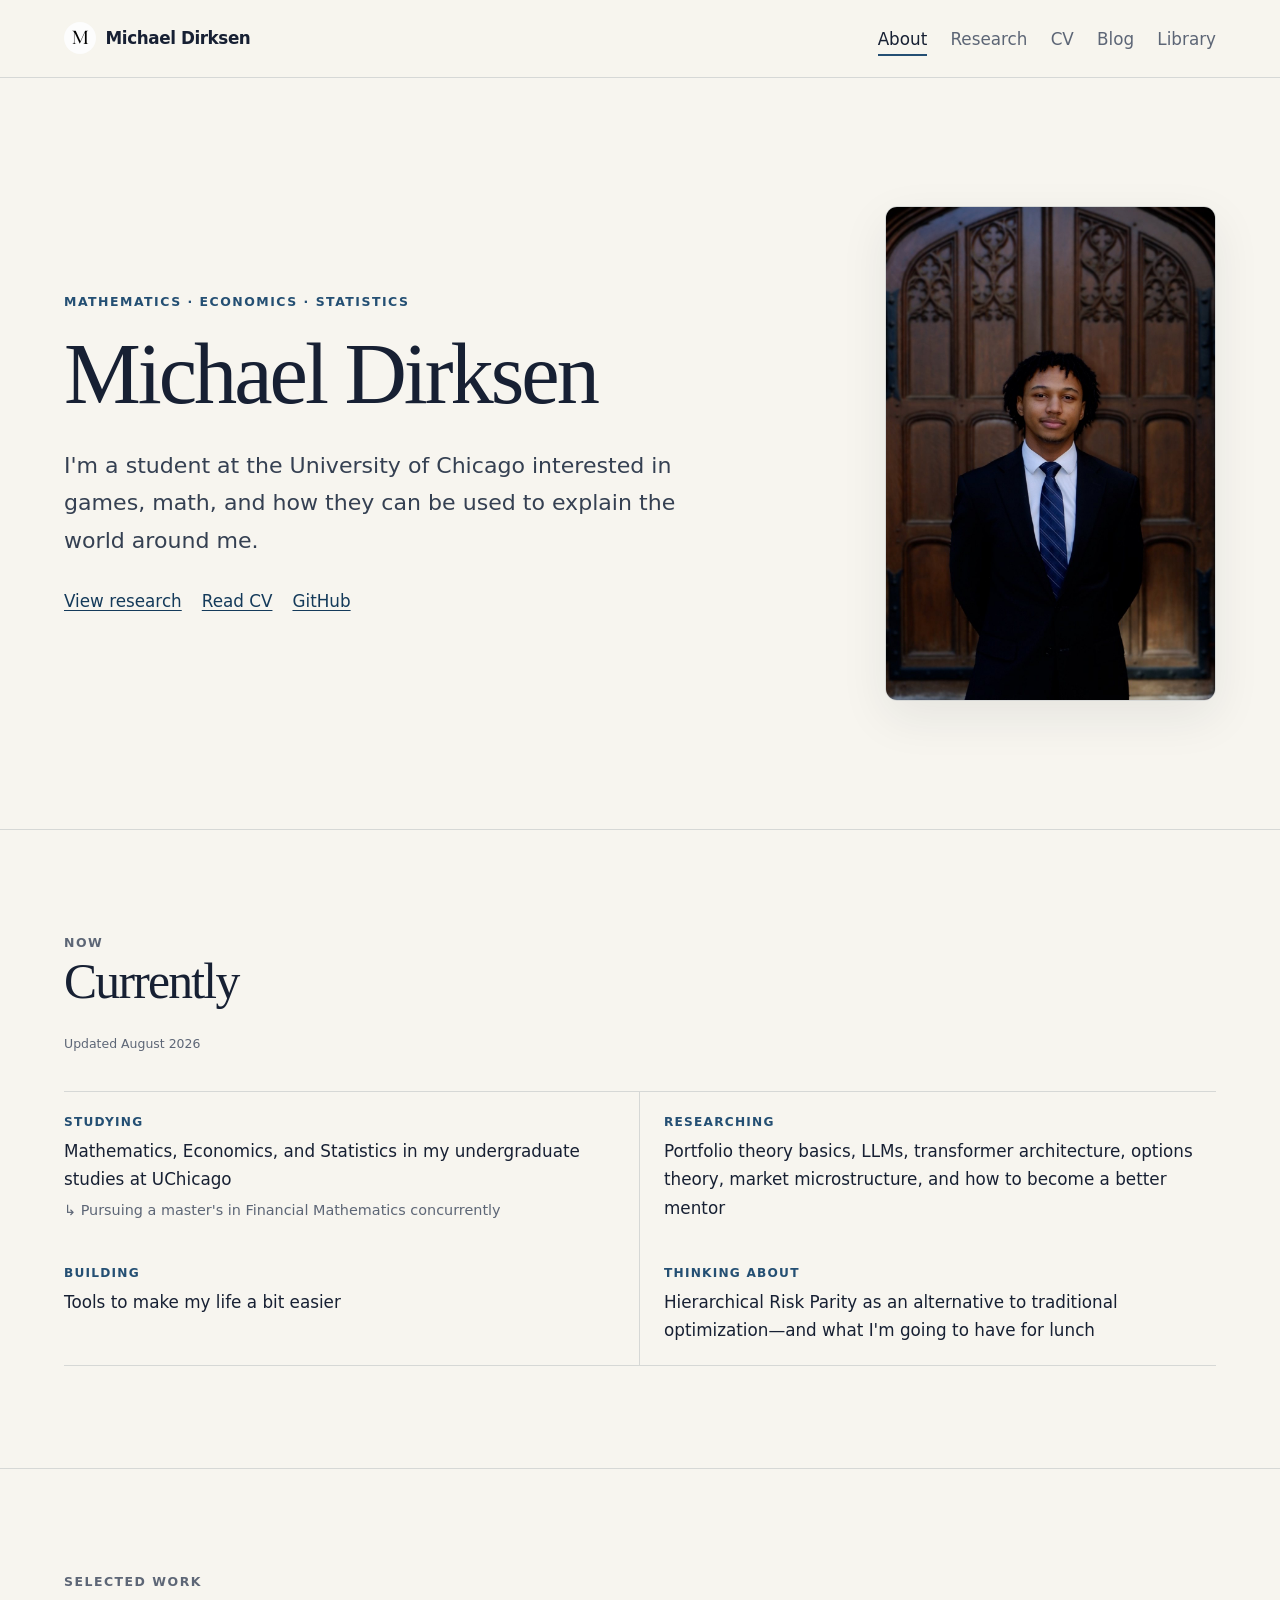
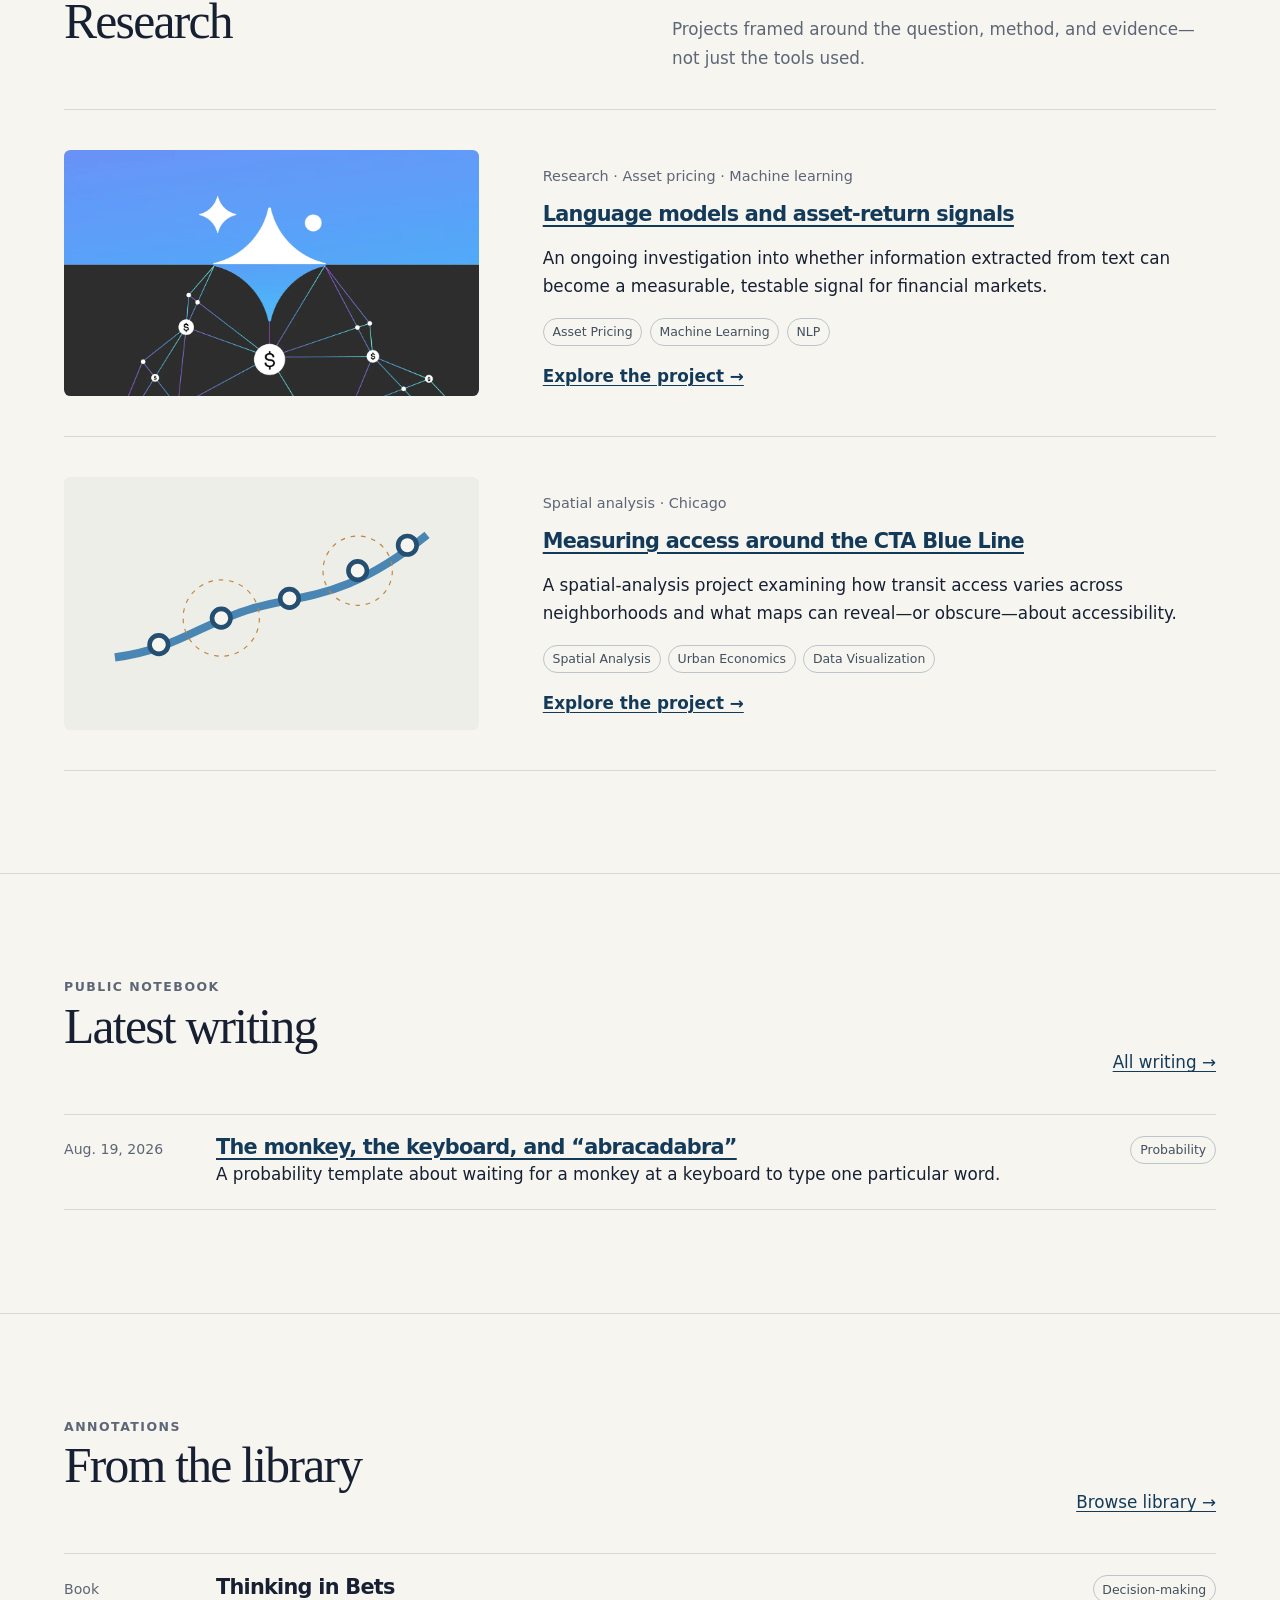
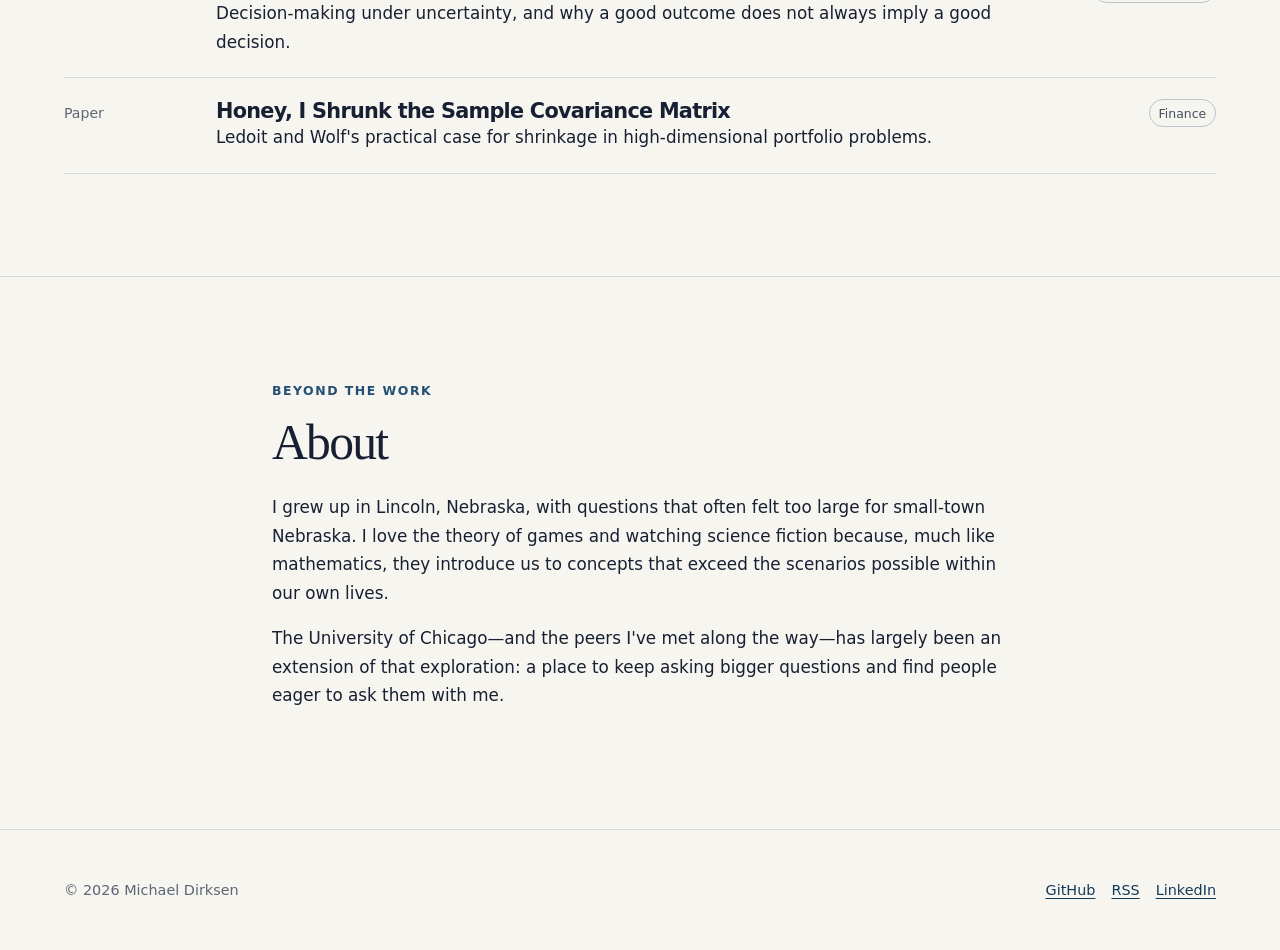
==== index.html @ cda5f02d "Update site content and add CV toggle" ====
<!doctype html>
<html lang="en">
<head>
  <meta charset="utf-8"><meta name="viewport" content="width=device-width,initial-scale=1">
  <title>Michael Dirksen — Mathematics, Economics & Statistics</title>
  <meta name="description" content="Michael Dirksen studies mathematics, economics, and statistics at the University of Chicago, with interests in quantitative finance and applied research.">
  <link rel="canonical" href="https://mike-dirksen.github.io/"><link rel="icon" type="image/png" href="/assets/images/michael-dirksen-logo.png"><link rel="stylesheet" href="/assets/css/site.css">
  <meta property="og:title" content="Michael Dirksen"><meta property="og:description" content="Research, writing, and an evolving intellectual library."><meta property="og:type" content="website"><meta property="og:url" content="https://mike-dirksen.github.io/"><meta property="og:image" content="https://mike-dirksen.github.io/assets/images/profile-michael-dirksen.jpg">
</head>
<body>
<a class="skip-link" href="#content">Skip to content</a>
<header class="site-header"><nav class="container nav-wrap" aria-label="Primary"><a class="wordmark" href="/"><img class="wordmark-logo" src="/assets/images/michael-dirksen-logo.png" width="32" height="32" alt="">Michael Dirksen</a><button class="nav-toggle" aria-expanded="false" aria-controls="nav">Menu</button><ul class="nav-list" id="nav"><li><a href="/" aria-current="page">About</a></li><li><a href="/research/">Research</a></li><li><a href="/cv/">CV</a></li><li><a href="/blog/">Blog</a></li><li><a href="/library/">Library</a></li></ul></nav></header>
<main id="content">
  <section class="container hero"><div><p class="eyebrow">Mathematics · Economics · Statistics</p><h1>Michael Dirksen</h1><p class="lede">I'm a student at the University of Chicago interested in games, math, and how they can be used to explain the world around me.</p><div class="link-row"><a href="/research/">View research</a><a href="/cv/">Read CV</a><a href="https://github.com/Mike-Dirksen">GitHub</a></div></div><img class="portrait" src="/assets/images/profile-michael-dirksen.jpg" width="1066" height="1600" alt="Michael Dirksen standing in front of carved wooden doors"></section>
  <section class="section"><div class="container"><div class="section-head"><div><p class="eyebrow">Now</p><h2>Currently</h2><p class="updated-note">Updated August 2026</p></div></div><div class="currently"><div><strong>Studying</strong><span>Mathematics, Economics, and Statistics in my undergraduate studies at UChicago<small>↳ Pursuing a master's in Financial Mathematics concurrently</small></span></div><div><strong>Researching</strong><span>Portfolio theory basics, LLMs, transformer architecture, options theory, market microstructure, and how to become a better mentor</span></div><div><strong>Building</strong><span>Tools to make my life a bit easier</span></div><div><strong>Thinking about</strong><span>Hierarchical Risk Parity as an alternative to traditional optimization—and what I'm going to have for lunch</span></div></div></div></section>
  <section class="section"><div class="container"><div class="section-head"><div><p class="eyebrow">Selected work</p><h2>Research</h2></div><p>Projects framed around the question, method, and evidence—not just the tools used.</p></div><div class="research-list">
    <article class="research-card"><div class="figure-tile has-image"><img src="/assets/images/llm-asset-returns-thumbnail.webp" width="1200" height="711" loading="lazy" alt="Abstract network of connected dollar symbols beneath a blue geometric canopy"></div><div><p class="meta">Research · Asset pricing · Machine learning</p><h3><a href="/research/llm-asset-returns/">Language models and asset-return signals</a></h3><p>An ongoing investigation into whether information extracted from text can become a measurable, testable signal for financial markets.</p><ul class="tags"><li class="tag">Asset Pricing</li><li class="tag">Machine Learning</li><li class="tag">NLP</li></ul><a class="arrow-link" href="/research/llm-asset-returns/">Explore the project →</a></div></article>
    <article class="research-card"><div class="figure-tile"><svg viewBox="0 0 320 180" role="img" aria-label="Stylized transit map with stations and surrounding access rings"><path d="M25 137C78 130 99 108 143 95s82-7 152-64" fill="none" stroke="#4986b3" stroke-width="7"/><g fill="#f7f5ef" stroke="#244f73" stroke-width="4"><circle cx="63" cy="126" r="8"/><circle cx="117" cy="103" r="8"/><circle cx="176" cy="86" r="8"/><circle cx="235" cy="62" r="8"/><circle cx="278" cy="40" r="8"/></g><g fill="none" stroke="#c1843c" stroke-dasharray="4 5"><circle cx="117" cy="103" r="33"/><circle cx="235" cy="62" r="30"/></g></svg></div><div><p class="meta">Spatial analysis · Chicago</p><h3><a href="/research/blue-line-accessibility/">Measuring access around the CTA Blue Line</a></h3><p>A spatial-analysis project examining how transit access varies across neighborhoods and what maps can reveal—or obscure—about accessibility.</p><ul class="tags"><li class="tag">Spatial Analysis</li><li class="tag">Urban Economics</li><li class="tag">Data Visualization</li></ul><a class="arrow-link" href="/research/blue-line-accessibility/">Explore the project →</a></div></article>
  </div></div></section>
  <section class="section"><div class="container"><div class="section-head"><div><p class="eyebrow">Public notebook</p><h2>Latest writing</h2></div><a href="/blog/">All writing →</a></div><div class="editorial-list"><article class="editorial-row"><time datetime="2026-08-19">Aug. 19, 2026</time><div><h3><a href="/blog/monkey-keyboard-abracadabra/">The monkey, the keyboard, and “abracadabra”</a></h3><p>A probability template about waiting for a monkey at a keyboard to type one particular word.</p></div><span class="tag">Probability</span></article></div></div></section>
  <section class="section"><div class="container"><div class="section-head"><div><p class="eyebrow">Annotations</p><h2>From the library</h2></div><a href="/library/">Browse library →</a></div><div class="editorial-list"><div class="editorial-row"><span class="kind">Book</span><div><h3>Thinking in Bets</h3><p>Decision-making under uncertainty, and why a good outcome does not always imply a good decision.</p></div><span class="tag">Decision-making</span></div><div class="editorial-row"><span class="kind">Paper</span><div><h3>Honey, I Shrunk the Sample Covariance Matrix</h3><p>Ledoit and Wolf's practical case for shrinkage in high-dimensional portfolio problems.</p></div><span class="tag">Finance</span></div></div></div></section>
  <section class="section"><div class="container reading"><p class="eyebrow">Beyond the work</p><h2>About</h2><p>I grew up in Lincoln, Nebraska, with questions that often felt too large for small-town Nebraska. I love the theory of games and watching science fiction because, much like mathematics, they introduce us to concepts that exceed the scenarios possible within our own lives.</p><p>The University of Chicago—and the peers I've met along the way—has largely been an extension of that exploration: a place to keep asking bigger questions and find people eager to ask them with me.</p></div></section>
</main>
<footer class="site-footer"><div class="container footer-wrap"><span>© 2026 Michael Dirksen</span><div class="footer-links"><a href="https://github.com/Mike-Dirksen">GitHub</a><a href="/rss.xml">RSS</a><a href="https://www.linkedin.com/in/mike-dirksen/">LinkedIn</a></div></div></footer><script src="/assets/js/site.js" defer></script>
</body></html>
---- assets/css/site.css ----
:root {
  --paper: #f7f5ef;
  --ink: #172033;
  --muted: #5d6676;
  --accent: #244f73;
  --accent-strong: #143a5a;
  --surface: #eeeee8;
  --line: #d6d8d6;
  --white: #fffefa;
  --max: 72rem;
  --read: 46rem;
  --radius: .4rem;
  --shadow: 0 1rem 3rem rgba(23, 32, 51, .08);
}

* { box-sizing: border-box; }
html { scroll-behavior: smooth; }
body {
  margin: 0;
  background: var(--paper);
  color: var(--ink);
  font-family: Inter, ui-sans-serif, system-ui, -apple-system, BlinkMacSystemFont, "Segoe UI", sans-serif;
  font-size: 1.05rem;
  line-height: 1.7;
  text-rendering: optimizeLegibility;
}
img, svg { display: block; max-width: 100%; }
a { color: var(--accent-strong); text-decoration-thickness: .08em; text-underline-offset: .18em; }
a:hover { color: #0b263d; }
:focus-visible { outline: 3px solid #d78b36; outline-offset: 3px; }
.skip-link { position: fixed; left: 1rem; top: -5rem; z-index: 20; background: var(--ink); color: white; padding: .65rem 1rem; }
.skip-link:focus { top: 1rem; }
.container { width: min(calc(100% - 2.5rem), var(--max)); margin-inline: auto; }
.reading { max-width: var(--read); }

.site-header { border-bottom: 1px solid var(--line); background: rgba(247, 245, 239, .96); }
.nav-wrap { min-height: 4.8rem; display: flex; align-items: center; justify-content: space-between; gap: 2rem; }
.wordmark { display: inline-flex; align-items: center; gap: .6rem; color: var(--ink); font-weight: 760; text-decoration: none; letter-spacing: -.025em; }
.wordmark-logo { width: 2rem; height: 2rem; border-radius: 50%; object-fit: cover; }
.nav-list { display: flex; align-items: center; gap: 1.45rem; list-style: none; margin: 0; padding: 0; }
.nav-list a { color: var(--muted); text-decoration: none; padding-block: .35rem; border-bottom: 2px solid transparent; }
.nav-list a:hover, .nav-list a[aria-current="page"] { color: var(--ink); border-color: var(--accent); }
.nav-toggle { display: none; font: inherit; color: var(--ink); background: transparent; border: 1px solid var(--line); border-radius: var(--radius); padding: .45rem .7rem; }

main { min-height: 70vh; }
.hero { display: grid; grid-template-columns: minmax(0, 1.55fr) minmax(15rem, .7fr); gap: clamp(2rem, 7vw, 6rem); align-items: center; padding-block: clamp(4rem, 10vw, 8rem); }
.eyebrow { margin: 0 0 .8rem; color: var(--accent); font-size: .78rem; font-weight: 760; letter-spacing: .12em; text-transform: uppercase; }
h1, h2, h3 { line-height: 1.15; letter-spacing: -.035em; }
h1 { margin: 0 0 1.25rem; font-family: Georgia, "Times New Roman", serif; font-size: clamp(2.8rem, 7vw, 5.4rem); font-weight: 500; }
h2 { margin: 0 0 1.4rem; font-family: Georgia, "Times New Roman", serif; font-size: clamp(2rem, 4.5vw, 3.1rem); font-weight: 500; }
h3 { margin: 0 0 .65rem; font-size: 1.3rem; }
.lede { max-width: 42rem; color: #354052; font-size: clamp(1.15rem, 2vw, 1.38rem); }
.link-row { display: flex; flex-wrap: wrap; gap: .75rem 1.25rem; margin-top: 1.7rem; }
.portrait { width: 100%; height: auto; max-height: 34rem; border: 1px solid var(--line); border-radius: .75rem; object-fit: cover; object-position: center 36%; box-shadow: var(--shadow); }

.section { padding-block: clamp(3.5rem, 8vw, 6.5rem); border-top: 1px solid var(--line); }
.section-head { display: flex; justify-content: space-between; align-items: end; gap: 2rem; margin-bottom: 2.3rem; }
.section-head p { max-width: 34rem; margin: 0; color: var(--muted); }
.updated-note { margin: -.85rem 0 0; color: var(--muted); font-size: .78rem; }
.currently { display: grid; grid-template-columns: repeat(2, minmax(0, 1fr)); border-block: 1px solid var(--line); }
.currently div { padding: 1.25rem 1rem 1.25rem 0; }
.currently div:nth-child(odd) { border-right: 1px solid var(--line); }
.currently div:nth-child(even) { padding-left: 1.5rem; }
.currently strong { display: block; color: var(--accent); font-size: .76rem; letter-spacing: .1em; text-transform: uppercase; }
.currently span { display: block; margin-top: .25rem; }
.currently small { display: block; margin-top: .3rem; color: var(--muted); font-size: .9rem; }

.research-list { display: grid; gap: 0; }
.research-card { display: grid; grid-template-columns: minmax(14rem, 36%) 1fr; gap: clamp(1.5rem, 5vw, 4rem); padding-block: 2.5rem; border-top: 1px solid var(--line); }
.research-card:last-child { border-bottom: 1px solid var(--line); }
.figure-tile { min-height: 13rem; display: grid; place-items: center; padding: 1.4rem; background: var(--surface); border-radius: var(--radius); overflow: hidden; }
.figure-tile svg { width: 100%; height: auto; }
.figure-tile.has-image { padding: 0; }
.figure-tile.has-image img { width: 100%; height: 100%; min-height: 13rem; object-fit: cover; }
.meta { color: var(--muted); font-size: .9rem; }
.tags { display: flex; flex-wrap: wrap; gap: .45rem; list-style: none; margin: 1rem 0 0; padding: 0; }
.tag { border: 1px solid #bbc5ca; border-radius: 999px; padding: .15rem .55rem; color: #42505f; font-size: .78rem; }
.arrow-link { display: inline-block; margin-top: 1rem; font-weight: 650; }

.editorial-list { border-top: 1px solid var(--line); }
.editorial-row { display: grid; grid-template-columns: 8rem 1fr auto; gap: 1.5rem; align-items: baseline; padding-block: 1.3rem; border-bottom: 1px solid var(--line); }
.editorial-row h3, .editorial-row p { margin: 0; }
.editorial-row time, .editorial-row .kind { color: var(--muted); font-size: .88rem; }

.page-head { padding-block: clamp(4rem, 9vw, 7rem); }
.page-head h1 { font-size: clamp(2.8rem, 6vw, 4.7rem); }
.page-head p { max-width: 45rem; color: #414c5d; font-size: 1.2rem; }
.project-head { padding-block: 4rem 2.5rem; }
.project-head h1 { max-width: 58rem; font-size: clamp(2.7rem, 6vw, 4.8rem); }
.context-strip { display: grid; grid-template-columns: repeat(4, 1fr); gap: 1.2rem; padding: 1.2rem 0; border-block: 1px solid var(--line); }
.context-strip strong { display: block; font-size: .75rem; color: var(--muted); text-transform: uppercase; letter-spacing: .08em; }
.article { padding-block: 3.5rem 6rem; }
.article h2 { margin-top: 3.6rem; font-size: 2rem; }
.article h3 { margin-top: 2.5rem; }
.article p, .article li { max-width: var(--read); }
.callout { max-width: var(--read); margin: 2rem 0; padding: 1.2rem 1.4rem; background: #e8eee9; border-left: 4px solid #547463; }
.formula { max-width: var(--read); overflow-x: auto; padding: 1.1rem 1.25rem; background: var(--ink); color: white; font-family: ui-monospace, SFMono-Regular, Menlo, monospace; }
.back { display: inline-block; margin-bottom: 2rem; }

.cv-actions { display: flex; flex-wrap: wrap; gap: .8rem; margin-top: 1.5rem; }
.document-toggle { display: inline-flex; gap: .25rem; margin-top: 1.5rem; padding: .25rem; border: 1px solid var(--line); border-radius: var(--radius); background: var(--surface); }
.document-toggle-button { min-width: 6rem; padding: .55rem .9rem; border: 0; border-radius: calc(var(--radius) - .2rem); background: transparent; color: var(--muted); font: inherit; font-weight: 700; cursor: pointer; }
.document-toggle-button[aria-pressed="true"] { background: var(--accent); color: white; }
.document-toggle-button:focus-visible { outline: 3px solid color-mix(in srgb, var(--accent) 35%, transparent); outline-offset: 2px; }
.button { display: inline-block; padding: .65rem .95rem; border: 1px solid var(--accent); border-radius: var(--radius); background: var(--accent); color: white; font-weight: 650; text-decoration: none; }
.button.secondary { background: transparent; color: var(--accent-strong); }
.timeline { display: grid; gap: 2rem; }
.timeline-item { display: grid; grid-template-columns: 10rem 1fr; gap: 1.5rem; }
.timeline-item p { margin: .25rem 0; }
.pdf-frame { width: 100%; min-height: 48rem; margin-top: 2rem; border: 1px solid var(--line); background: white; }

.filter-bar { display: flex; flex-wrap: wrap; gap: 1rem; align-items: end; margin-bottom: 2rem; padding: 1rem; background: var(--surface); }
.filter-bar label { display: grid; gap: .25rem; font-size: .82rem; font-weight: 700; }
.filter-bar select, .filter-bar input { min-height: 2.7rem; padding: .45rem .6rem; border: 1px solid #9ba7ad; border-radius: .25rem; background: var(--white); color: var(--ink); font: inherit; }
.library-grid { display: grid; grid-template-columns: repeat(2, 1fr); gap: 1rem; }
.library-item { padding: 1.4rem; border: 1px solid var(--line); background: rgba(255, 254, 250, .55); }
.library-item h3 { margin-top: .35rem; }
.library-item p { margin-bottom: 0; }
.empty-state { display: none; padding: 2rem; border: 1px dashed var(--line); }

.site-footer { padding-block: 3rem; border-top: 1px solid var(--line); color: var(--muted); font-size: .9rem; }
.footer-wrap { display: flex; justify-content: space-between; gap: 2rem; }
.footer-links { display: flex; flex-wrap: wrap; gap: 1rem; }

@media (max-width: 760px) {
  body { font-size: 1rem; }
  .container { width: min(calc(100% - 2rem), var(--max)); }
  .nav-toggle { display: block; }
  .nav-list { display: none; position: absolute; inset: 4.7rem 1rem auto; z-index: 10; flex-direction: column; align-items: stretch; padding: .8rem; background: var(--white); border: 1px solid var(--line); box-shadow: var(--shadow); }
  .nav-list[data-open="true"] { display: flex; }
  .nav-list a { display: block; padding: .65rem; }
  .hero, .research-card { grid-template-columns: 1fr; }
  .hero { padding-block: 3.5rem; }
  .hero .portrait { max-width: 14rem; grid-row: 1; }
  .section-head { display: block; }
  .currently { grid-template-columns: 1fr; }
  .currently div:nth-child(odd) { border-right: 0; }
  .currently div:nth-child(even) { padding-left: 0; }
  .editorial-row { grid-template-columns: 1fr; gap: .3rem; }
  .context-strip { grid-template-columns: repeat(2, 1fr); }
  .timeline-item { grid-template-columns: 1fr; gap: .25rem; }
  .library-grid { grid-template-columns: 1fr; }
  .footer-wrap { flex-direction: column; }
  .pdf-frame { display: none; }
}

@media (prefers-reduced-motion: reduce) {
  html { scroll-behavior: auto; }
  *, *::before, *::after { animation-duration: .01ms !important; transition-duration: .01ms !important; }
}

@media print {
  .site-header, .site-footer, .skip-link, .filter-bar { display: none !important; }
  body { background: white; color: black; font-size: 11pt; }
  a { color: black; }
  .section { padding-block: 1.5rem; }
}
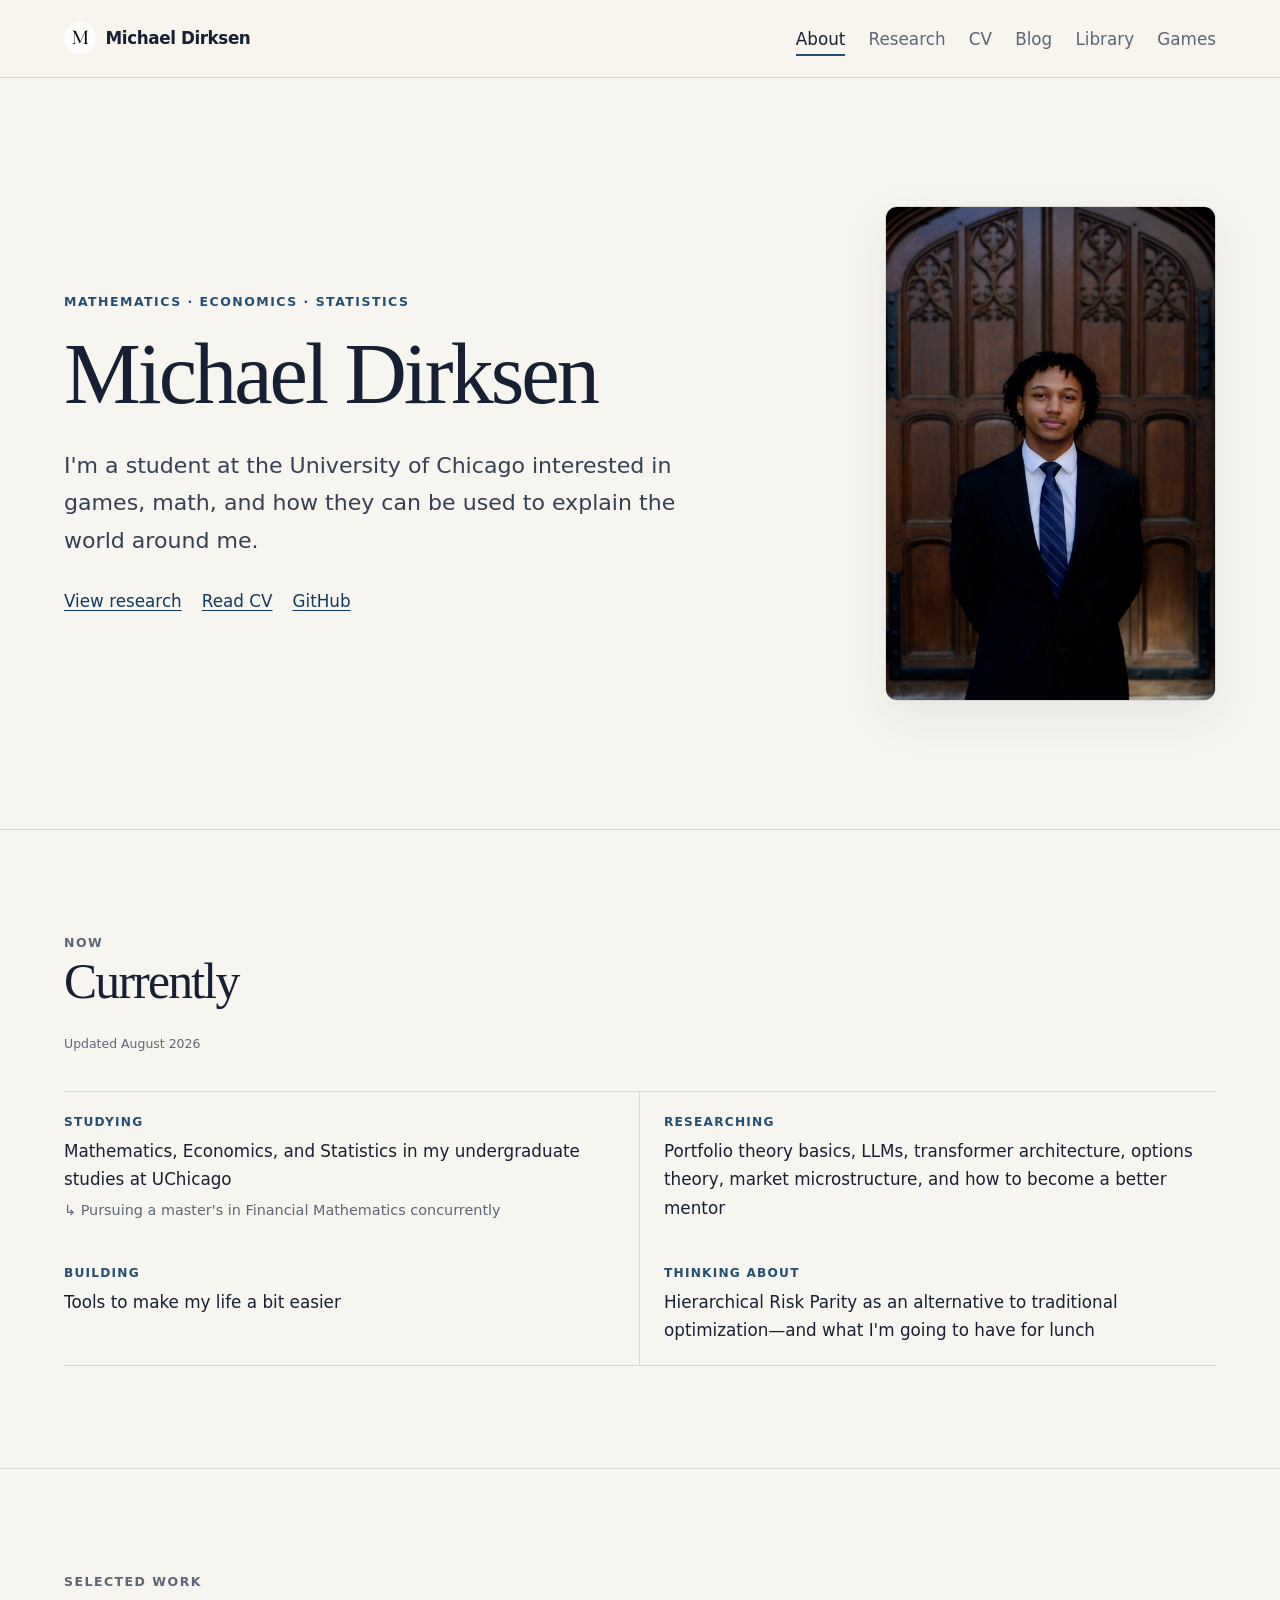
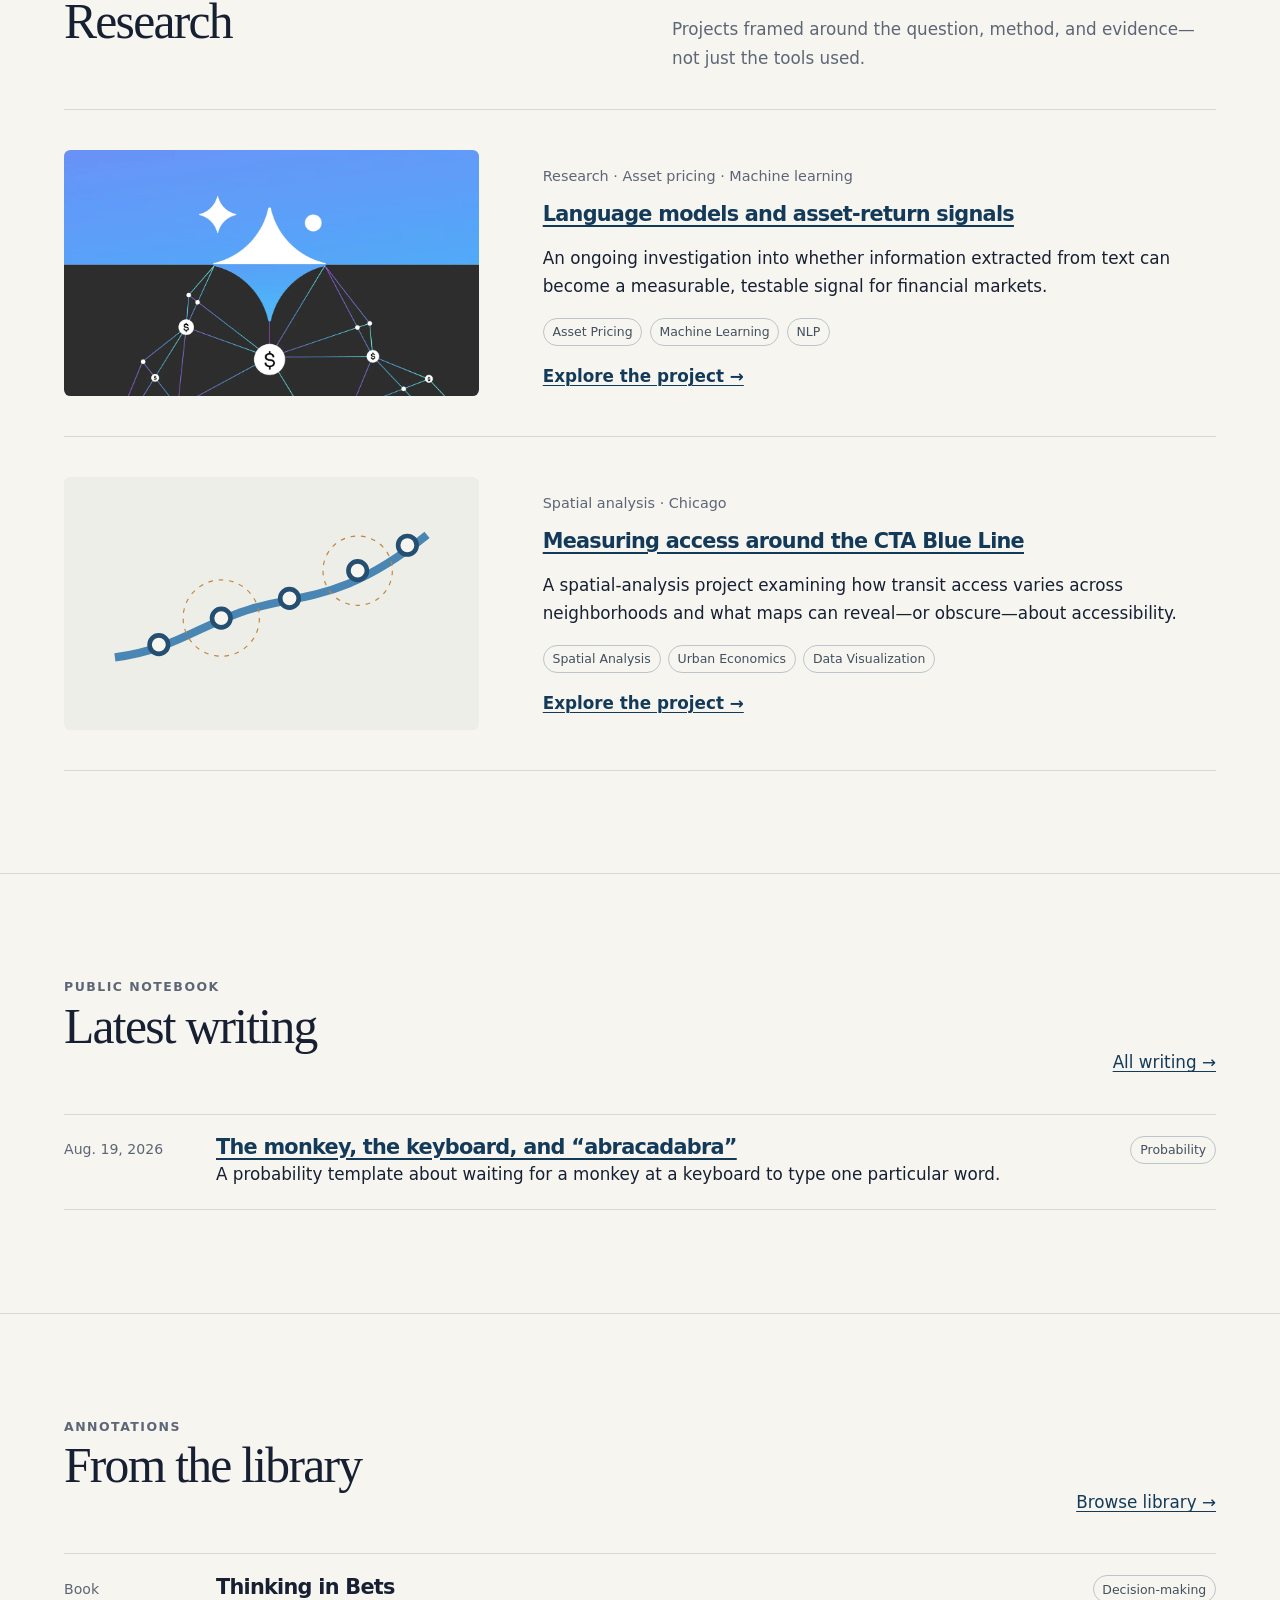
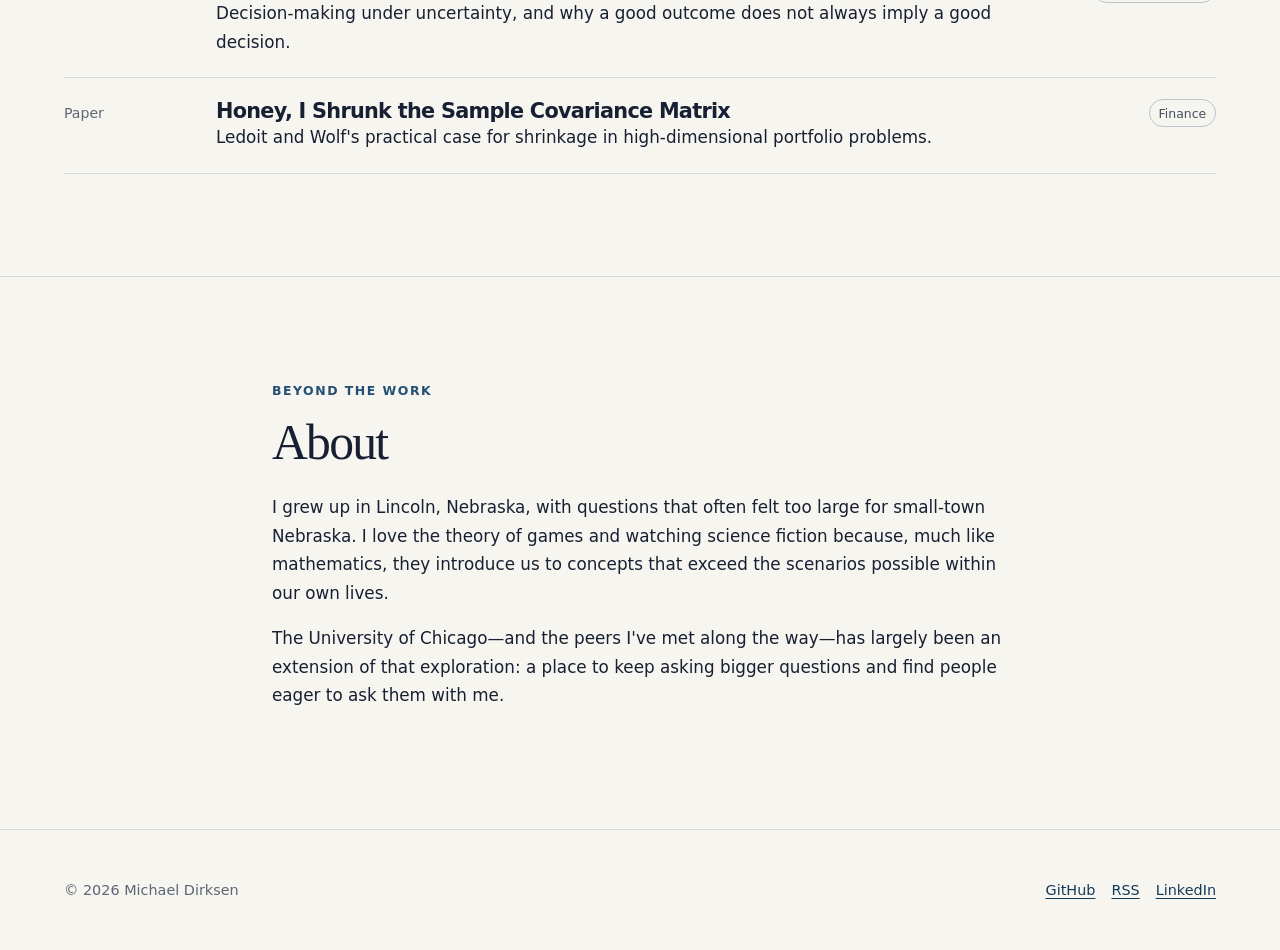
==== commit 613e092e: "Add Game Room with PCP-Mac" ====
--- a/index.html
+++ b/index.html
@@ -9,7 +9,7 @@
 </head>
 <body>
 <a class="skip-link" href="#content">Skip to content</a>
-<header class="site-header"><nav class="container nav-wrap" aria-label="Primary"><a class="wordmark" href="/"><img class="wordmark-logo" src="/assets/images/michael-dirksen-logo.png" width="32" height="32" alt="">Michael Dirksen</a><button class="nav-toggle" aria-expanded="false" aria-controls="nav">Menu</button><ul class="nav-list" id="nav"><li><a href="/" aria-current="page">About</a></li><li><a href="/research/">Research</a></li><li><a href="/cv/">CV</a></li><li><a href="/blog/">Blog</a></li><li><a href="/library/">Library</a></li></ul></nav></header>
+<header class="site-header"><nav class="container nav-wrap" aria-label="Primary"><a class="wordmark" href="/"><img class="wordmark-logo" src="/assets/images/michael-dirksen-logo.png" width="32" height="32" alt="">Michael Dirksen</a><button class="nav-toggle" aria-expanded="false" aria-controls="nav">Menu</button><ul class="nav-list" id="nav"><li><a href="/" aria-current="page">About</a></li><li><a href="/research/">Research</a></li><li><a href="/cv/">CV</a></li><li><a href="/blog/">Blog</a></li><li><a href="/library/">Library</a></li><li><a href="/games/">Games</a></li></ul></nav></header>
 <main id="content">
   <section class="container hero"><div><p class="eyebrow">Mathematics · Economics · Statistics</p><h1>Michael Dirksen</h1><p class="lede">I'm a student at the University of Chicago interested in games, math, and how they can be used to explain the world around me.</p><div class="link-row"><a href="/research/">View research</a><a href="/cv/">Read CV</a><a href="https://github.com/Mike-Dirksen">GitHub</a></div></div><img class="portrait" src="/assets/images/profile-michael-dirksen.jpg" width="1066" height="1600" alt="Michael Dirksen standing in front of carved wooden doors"></section>
   <section class="section"><div class="container"><div class="section-head"><div><p class="eyebrow">Now</p><h2>Currently</h2><p class="updated-note">Updated August 2026</p></div></div><div class="currently"><div><strong>Studying</strong><span>Mathematics, Economics, and Statistics in my undergraduate studies at UChicago<small>↳ Pursuing a master's in Financial Mathematics concurrently</small></span></div><div><strong>Researching</strong><span>Portfolio theory basics, LLMs, transformer architecture, options theory, market microstructure, and how to become a better mentor</span></div><div><strong>Building</strong><span>Tools to make my life a bit easier</span></div><div><strong>Thinking about</strong><span>Hierarchical Risk Parity as an alternative to traditional optimization—and what I'm going to have for lunch</span></div></div></div></section>
--- a/assets/css/site.css
+++ b/assets/css/site.css
@@ -118,6 +118,17 @@
 .library-item p { margin-bottom: 0; }
 .empty-state { display: none; padding: 2rem; border: 1px dashed var(--line); }
 
+.game-room-head { padding-bottom: clamp(3rem, 7vw, 5rem); }
+.game-shelf { padding-top: clamp(2.5rem, 6vw, 4.5rem); }
+.game-card { display: grid; grid-template-columns: minmax(18rem, 1.12fr) minmax(18rem, .88fr); overflow: hidden; border: 1px solid var(--line); border-radius: .75rem; background: rgba(255, 254, 250, .65); box-shadow: var(--shadow); }
+.game-card-art { display: block; min-height: 25rem; overflow: hidden; background: var(--ink); }
+.game-card-art img { width: 100%; height: 100%; object-fit: cover; transition: transform .25s ease; }
+.game-card-art:hover img { transform: scale(1.015); }
+.game-card-copy { display: flex; flex-direction: column; justify-content: center; padding: clamp(2rem, 5vw, 4rem); }
+.game-card-copy h3 { margin-bottom: 1rem; font-family: Georgia, "Times New Roman", serif; font-size: clamp(2rem, 4vw, 3rem); font-weight: 500; }
+.game-card-copy > p:not(.meta) { color: #414c5d; }
+.game-launch { align-self: flex-start; margin-top: 1.6rem; }
+
 .site-footer { padding-block: 3rem; border-top: 1px solid var(--line); color: var(--muted); font-size: .9rem; }
 .footer-wrap { display: flex; justify-content: space-between; gap: 2rem; }
 .footer-links { display: flex; flex-wrap: wrap; gap: 1rem; }
@@ -140,6 +151,8 @@
   .context-strip { grid-template-columns: repeat(2, 1fr); }
   .timeline-item { grid-template-columns: 1fr; gap: .25rem; }
   .library-grid { grid-template-columns: 1fr; }
+  .game-card { grid-template-columns: 1fr; }
+  .game-card-art { min-height: 14rem; }
   .footer-wrap { flex-direction: column; }
   .pdf-frame { display: none; }
 }
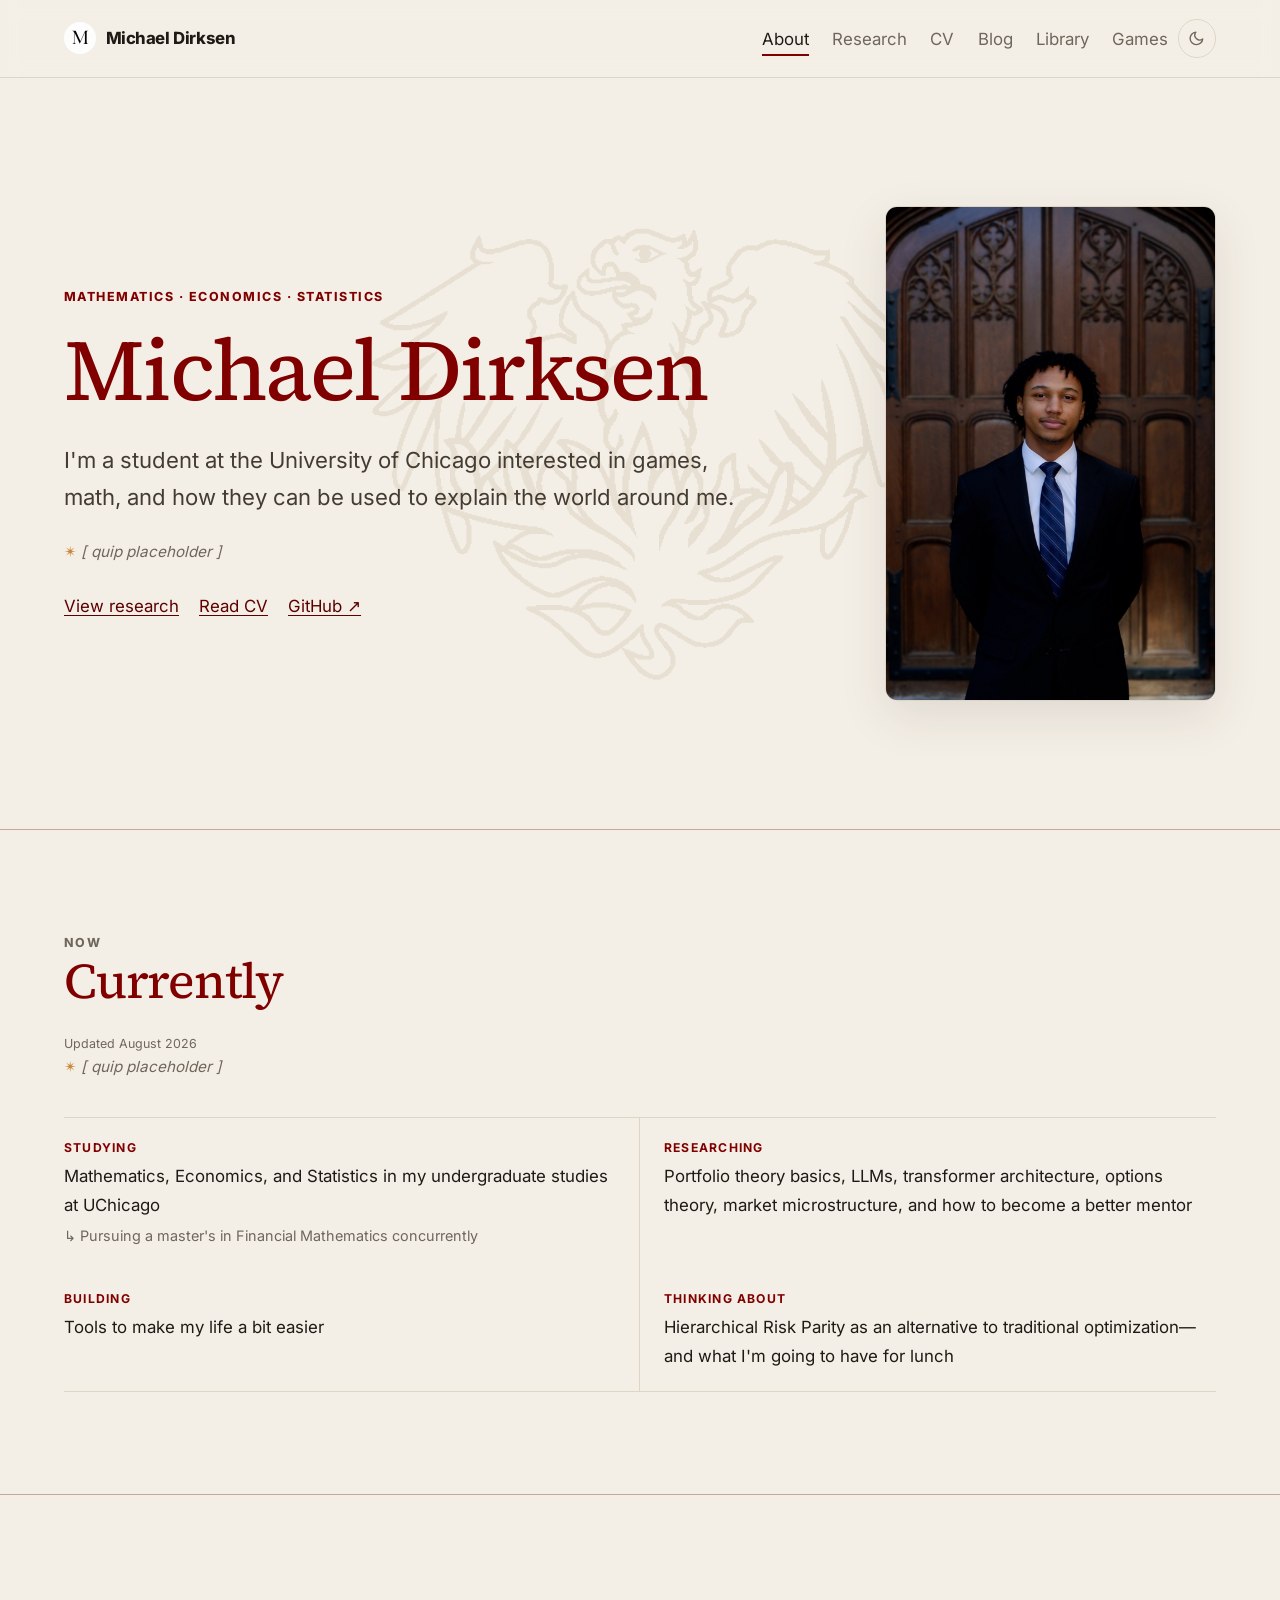
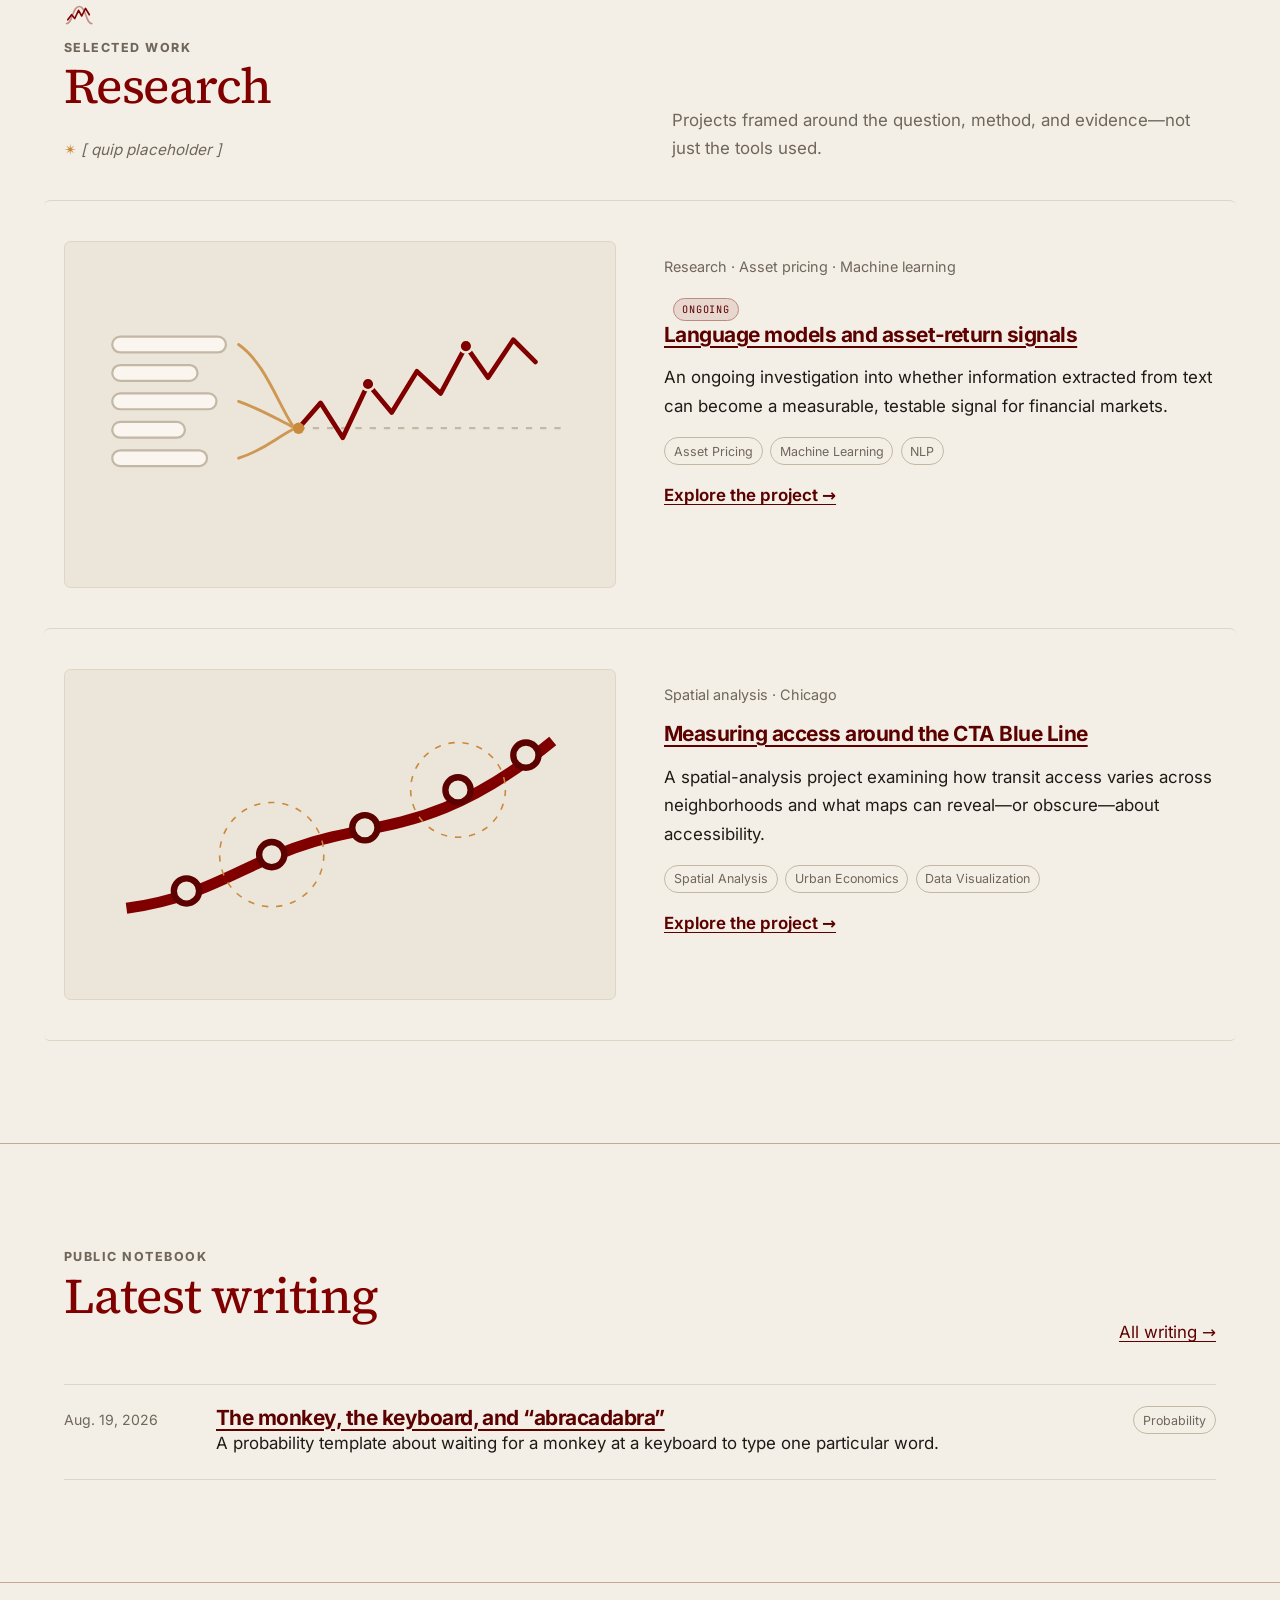
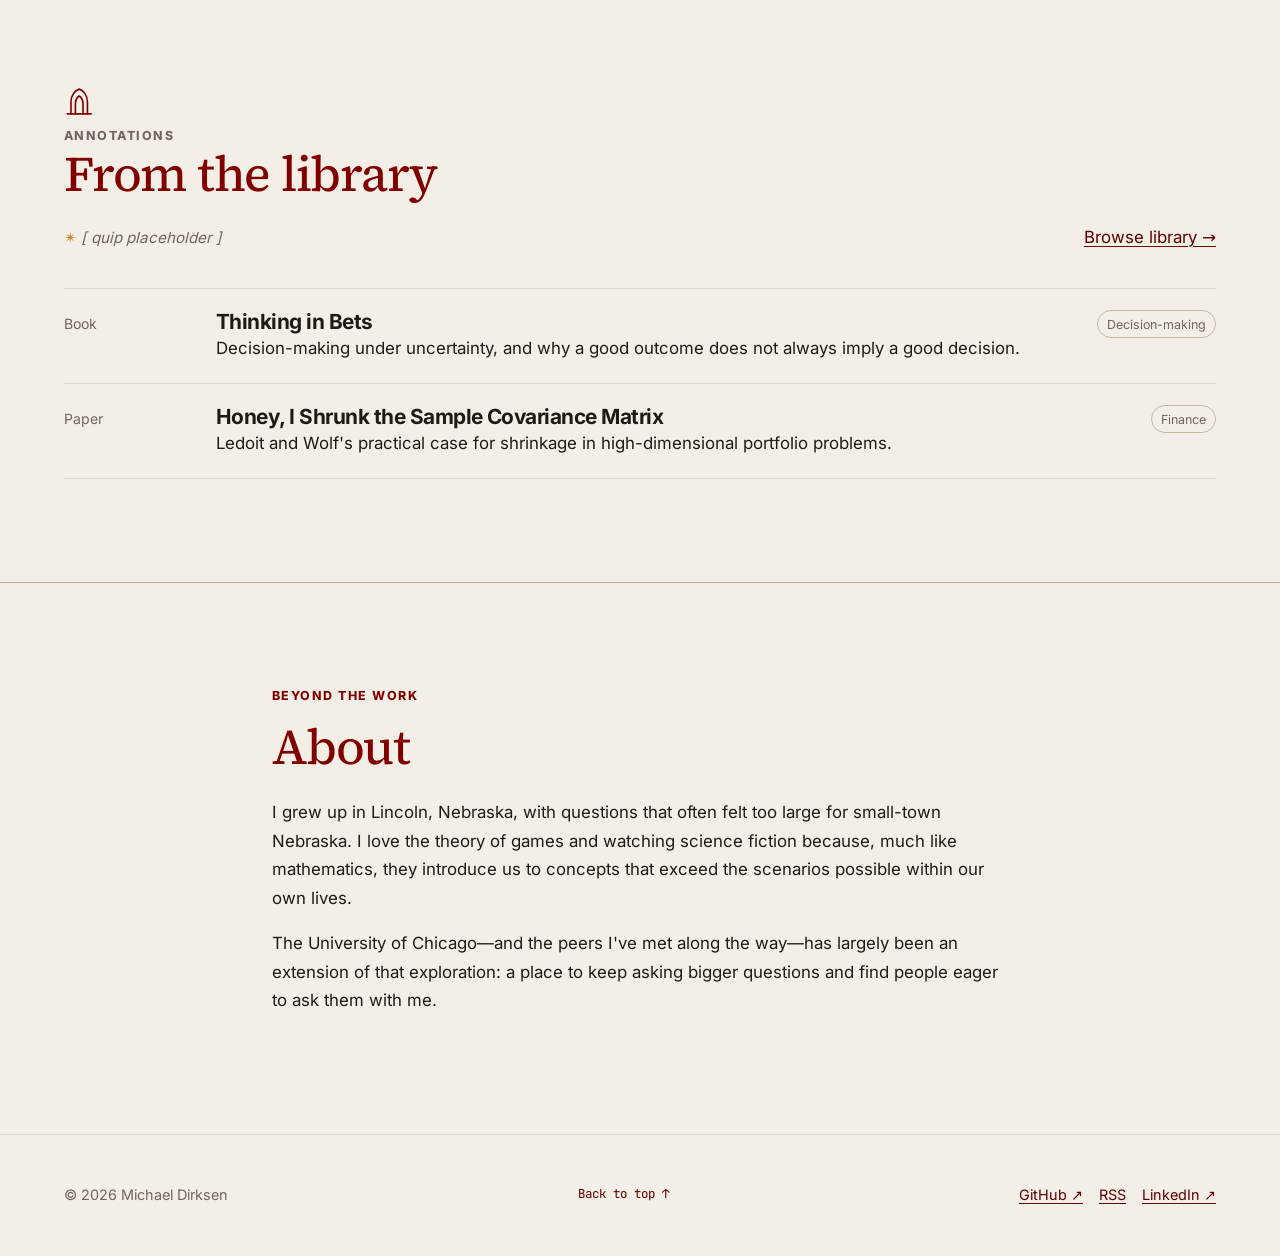
==== commit b81e4479: "Redesign: warm retro light theme, editorial dark theme, themed artwork Rebuilds the visual layer aro" ====
--- a/index.html
+++ b/index.html
@@ -1,25 +1,25 @@
 <!doctype html>
 <html lang="en">
-<head>
+<head><script>var d=document.documentElement;try{var s=localStorage.getItem("theme");d.dataset.theme=s||(matchMedia("(prefers-color-scheme: dark)").matches?"dark":"light")}catch(e){d.dataset.theme="light"}d.classList.add("js")</script>
   <meta charset="utf-8"><meta name="viewport" content="width=device-width,initial-scale=1">
   <title>Michael Dirksen — Mathematics, Economics & Statistics</title>
   <meta name="description" content="Michael Dirksen studies mathematics, economics, and statistics at the University of Chicago, with interests in quantitative finance and applied research.">
   <link rel="canonical" href="https://mike-dirksen.github.io/"><link rel="icon" type="image/png" href="/assets/images/michael-dirksen-logo.png"><link rel="stylesheet" href="/assets/css/site.css">
   <meta property="og:title" content="Michael Dirksen"><meta property="og:description" content="Research, writing, and an evolving intellectual library."><meta property="og:type" content="website"><meta property="og:url" content="https://mike-dirksen.github.io/"><meta property="og:image" content="https://mike-dirksen.github.io/assets/images/profile-michael-dirksen.jpg">
 </head>
-<body>
+<body><div class="scroll-progress" aria-hidden="true"></div><canvas class="dot-field" aria-hidden="true"></canvas><div class="cursor-dot" aria-hidden="true"></div><div class="cursor-ring" aria-hidden="true"></div><svg width="0" height="0" aria-hidden="true" focusable="false" style="position:absolute"><defs><g id="phoenix-art"><path d="M437 234 L437 235 435 237 434 237 433 237 432 237 432 238 432 237 431 237 430 237 428 235 428 234 427 234 427 233 427 232 427 231 426 230 426 229 426 228 426 227 425 227 425 226 425 225 425 224 424 223 424 222 424 221 424 220 423 220 423 219 423 218 423 217 423 216 422 216 422 215 422 214 422 213 422 212 421 212 421 211 421 210 421 209 420 208 420 209 420 210 419 210 419 211 419 212 418 212 418 213 418 214 417 215 415 216 414 218 414 219 413 219 413 220 412 220 412 221 412 222 412 226 411 226 411 227 411 228 411 229 411 230 411 231 410 231 410 232 410 233 410 234 409 234 409 235 409 236 408 237 408 238 410 238 411 238 412 238 412 239 413 239 414 239 415 240 418 243 420 244 419 245 418 245 417 245 417 246 416 246 415 246 414 246 414 247 413 247 412 247 412 248 411 248 409 250 409 252 409 253 409 254 408 254 408 255 408 256 408 258 407 259 407 260 407 261 407 262 406 263 406 264 406 265 406 266 405 266 405 267 405 268 405 269 404 269 404 270 404 271 404 272 403 272 403 273 403 274 402 274 402 275 402 276 401 277 401 278 401 279 400 279 400 280 400 281 399 281 399 282 399 283 398 283 398 284 397 285 397 286 396 286 396 287 396 288 395 288 395 289 394 290 393 291 392 293 391 293 390 293 390 294 387 294 386 294 386 293 385 293 384 292 384 291 383 291 383 290 383 289 382 288 382 286 382 284 382 280 382 277 382 276 382 275 382 274 383 274 383 272 383 271 383 270 382 270 381 270 381 271 380 271 379 271 378 271 377 272 376 272 375 272 374 272 372 272 372 273 371 273 370 273 369 273 368 273 366 273 366 274 364 274 362 274 360 274 359 274 358 275 357 275 355 275 354 275 352 275 352 276 351 276 350 276 349 276 348 276 348 277 347 277 346 277 345 277 344 277 344 278 343 278 342 278 342 279 341 279 340 279 339 279 339 280 338 280 337 280 336 281 335 281 334 281 334 282 333 282 332 283 331 283 330 284 329 285 328 285 327 286 326 286 326 287 325 287 324 287 324 288 323 288 322 289 322 290 321 290 320 290 320 291 319 291 318 292 317 292 316 293 316 294 315 294 314 295 313 295 312 296 311 297 310 297 310 298 309 298 308 298 308 299 307 299 306 300 305 300 305 301 304 301 303 301 303 302 302 302 301 302 301 303 300 303 299 303 298 303 298 304 297 304 296 304 296 305 295 305 294 305 293 305 294 306 295 306 296 306 296 307 297 307 298 307 298 308 299 308 300 308 301 308 302 308 303 308 303 309 306 309 307 308 308 308 309 308 310 308 311 308 312 308 312 307 313 307 314 307 314 306 315 306 316 306 317 305 318 305 318 304 319 304 320 304 320 303 321 303 322 303 323 302 324 302 324 301 325 301 326 301 326 300 327 300 328 300 328 299 329 299 330 299 330 298 331 298 332 298 332 297 333 297 334 297 334 296 335 296 336 296 336 295 337 295 338 295 338 294 339 294 340 294 340 293 341 293 342 293 342 292 343 292 344 292 345 292 345 291 346 291 347 291 348 291 349 291 352 291 353 291 353 292 353 293 352 294 351 296 350 296 347 299 346 299 346 300 342 304 342 305 339 307 338 309 334 313 332 315 330 317 329 317 328 318 327 319 326 320 325 320 325 321 324 321 323 322 322 322 321 323 320 323 319 323 319 324 318 324 317 324 316 324 316 325 315 325 314 325 313 326 312 326 311 326 310 326 310 327 309 327 308 327 307 327 306 327 306 328 305 328 304 328 302 328 301 328 301 329 300 329 299 329 298 329 296 329 294 329 294 330 290 330 281 330 278 330 278 329 276 329 274 329 272 329 271 329 271 328 269 328 269 329 270 329 271 330 272 330 275 334 276 334 277 335 278 335 278 336 279 336 280 336 280 337 281 337 282 337 282 338 283 338 284 338 285 338 285 339 287 339 288 338 289 338 290 338 290 337 291 336 292 336 294 334 295 333 296 333 296 332 297 332 298 332 298 331 299 331 300 331 300 330 301 330 302 330 303 330 304 330 304 329 306 329 308 329 309 329 311 329 311 330 312 330 313 330 314 330 315 330 315 331 316 331 317 331 318 332 319 332 320 333 321 333 321 334 322 335 324 336 329 341 329 342 330 342 330 343 330 344 329 344 328 344 326 344 325 344 321 344 320 344 320 345 319 345 316 348 315 349 314 350 314 351 313 352 312 354 307 358 306 359 305 360 304 360 304 361 303 361 302 361 302 362 301 362 300 362 299 362 299 363 298 363 297 363 296 363 295 363 293 363 292 364 290 364 290 363 286 363 285 363 284 363 283 363 283 362 282 362 281 362 280 361 279 361 278 360 277 360 277 359 276 359 275 359 275 358 274 358 274 357 273 357 272 357 272 356 271 356 270 356 270 355 269 355 269 354 268 354 267 353 266 353 265 352 264 352 264 351 263 351 262 351 262 350 261 350 260 349 259 349 258 349 258 348 256 348 255 349 255 351 255 352 256 352 256 353 257 354 257 355 258 356 259 357 259 358 261 359 262 360 262 361 263 362 264 363 265 364 265 365 266 366 266 367 267 367 267 368 267 369 268 370 268 371 268 372 268 373 268 374 268 375 268 376 268 377 268 378 267 378 267 379 267 380 266 380 266 381 265 382 264 384 263 384 262 386 261 386 260 386 260 387 259 387 258 388 257 388 256 388 256 389 254 389 253 389 252 389 250 389 250 388 249 388 248 388 247 388 246 387 245 387 244 386 243 386 242 385 241 384 240 384 239 383 236 379 234 377 233 376 232 375 232 374 231 374 231 373 231 372 230 372 230 371 229 371 229 370 228 369 228 368 227 367 227 366 226 366 226 365 225 364 224 365 223 366 222 366 222 367 221 367 220 367 220 368 219 368 218 368 218 369 217 369 216 369 216 370 215 370 214 370 213 371 212 371 211 371 210 371 209 372 203 372 203 371 202 371 201 371 200 371 199 370 198 370 197 370 197 369 196 369 195 368 194 368 194 367 193 367 180 354 178 351 177 351 175 349 174 348 173 348 172 347 171 346 170 346 170 345 169 344 168 344 168 343 167 343 166 343 166 342 165 342 164 341 163 340 162 340 162 339 161 339 160 339 160 338 159 338 158 338 158 337 157 337 156 337 156 336 155 336 154 336 153 335 152 335 151 334 150 333 150 332 151 332 151 331 152 331 153 331 154 331 158 331 158 330 161 330 165 330 166 330 172 330 176 330 178 330 179 331 180 331 181 331 182 331 183 331 184 331 184 332 186 332 187 332 187 331 188 330 189 330 189 329 189 328 190 328 191 326 192 325 194 323 197 320 198 320 199 318 200 317 201 317 202 316 203 316 203 315 204 315 205 314 206 314 207 313 208 313 209 313 210 312 211 312 212 312 213 312 213 311 211 311 210 311 209 311 207 311 206 312 205 312 204 312 203 312 202 312 202 313 201 313 200 313 199 314 198 314 197 314 197 315 196 315 195 315 194 316 193 316 192 317 191 317 190 318 189 318 188 319 187 319 186 320 185 320 184 321 183 321 182 322 181 322 180 322 180 323 179 323 178 323 177 324 176 324 175 324 174 324 170 324 168 324 167 324 166 323 165 323 164 323 164 322 163 322 162 322 162 321 161 321 160 321 160 320 159 320 158 320 158 319 157 319 156 319 156 318 155 318 154 318 154 317 153 317 153 316 152 316 151 315 150 315 149 314 148 313 147 312 146 312 145 310 144 310 143 309 140 307 136 303 136 302 134 300 133 299 132 298 131 297 131 296 130 295 130 294 129 294 129 293 129 292 128 292 128 291 128 290 127 290 127 289 127 288 126 288 126 287 126 286 126 285 125 285 125 284 125 283 124 282 124 281 124 280 124 279 126 279 127 280 128 281 129 281 130 282 131 283 132 283 133 283 135 281 136 279 137 279 138 278 139 278 140 277 141 276 142 275 143 275 144 274 145 273 146 273 147 272 148 272 149 272 149 271 150 271 148 271 146 271 144 271 144 270 143 270 142 270 141 270 140 270 138 270 138 269 137 269 136 269 134 269 133 269 132 268 130 268 129 268 128 268 128 267 127 267 126 267 125 267 124 267 123 267 123 266 122 266 121 266 120 266 119 266 119 265 118 265 117 265 116 265 115 265 114 264 113 264 112 264 111 264 111 263 110 263 109 263 108 263 107 262 106 262 105 262 105 263 106 263 106 264 106 265 106 266 106 267 107 267 107 268 107 270 107 273 107 274 107 276 107 279 107 280 107 281 107 282 106 282 106 283 106 284 106 285 105 285 105 286 104 287 104 288 103 289 102 289 101 290 98 290 98 289 97 289 96 289 96 288 95 287 95 286 94 286 94 285 94 284 93 284 93 283 93 282 92 282 92 281 92 280 91 280 91 279 91 278 91 277 90 277 90 276 90 275 89 274 89 273 89 272 88 272 88 271 88 270 88 269 87 268 87 267 87 266 86 265 86 264 86 263 86 262 85 262 85 261 85 260 85 259 84 258 84 257 84 256 83 255 83 254 83 253 83 252 82 252 82 251 82 250 82 249 81 248 81 247 82 247 82 246 81 246 81 245 81 244 81 242 80 241 80 240 80 238 80 237 80 236 79 236 79 234 79 232 79 231 79 229 78 229 78 227 78 225 78 224 78 222 78 220 77 219 77 214 77 201 77 194 78 194 78 189 78 185 78 182 78 181 78 182 78 183 77 183 77 184 77 185 76 185 76 186 76 187 76 188 75 188 75 189 75 190 74 190 74 191 74 192 73 193 73 194 73 195 72 195 72 196 72 197 71 198 71 199 71 200 70 200 70 201 70 202 69 202 69 203 69 204 69 205 68 205 68 206 68 207 67 208 67 209 67 210 66 210 66 211 66 212 65 212 65 213 65 214 64 215 64 216 64 217 63 217 63 218 63 219 62 220 62 221 62 222 61 222 61 223 61 224 60 224 60 225 60 226 59 227 59 228 59 229 58 229 58 230 58 231 57 232 57 233 57 234 56 234 56 235 56 236 55 236 55 237 55 238 54 238 54 239 54 240 53 240 52 240 51 240 50 240 50 239 49 239 48 238 47 238 47 237 46 236 46 235 45 234 45 233 45 232 45 230 44 230 44 224 45 224 45 222 45 221 45 220 45 218 45 216 46 216 46 215 46 214 46 213 46 212 47 212 47 211 47 210 47 209 47 208 48 208 48 207 48 206 48 205 48 204 49 204 49 203 49 202 49 201 50 201 50 200 50 199 50 198 51 198 51 197 51 196 51 195 52 195 52 194 52 193 52 192 53 192 53 191 53 190 54 190 54 189 54 188 54 187 55 187 55 186 55 185 56 184 56 183 56 182 57 182 57 181 57 180 58 180 58 179 58 178 59 178 59 177 59 176 60 176 60 175 60 174 61 173 61 172 62 171 62 170 63 170 63 169 63 168 64 168 64 167 63 167 62 169 60 170 59 171 58 171 58 172 57 172 56 173 55 174 54 174 54 175 53 175 53 176 52 176 51 176 51 177 50 177 49 178 48 178 47 179 46 179 45 179 45 180 44 180 43 180 42 180 41 181 40 181 36 181 34 181 34 180 33 180 32 180 31 180 30 180 30 179 29 178 28 178 29 177 29 176 29 175 42 162 43 162 47 157 48 157 52 153 56 149 60 145 64 141 63 141 63 142 62 142 61 142 60 142 60 143 59 143 58 143 57 143 56 143 56 144 55 144 54 144 52 144 50 144 50 145 43 145 43 144 41 144 39 144 38 144 37 144 37 143 36 143 35 143 34 143 33 142 32 142 31 142 30 141 29 141 28 141 28 140 28 139 28 138 29 138 30 137 31 137 31 136 32 136 33 135 34 135 35 135 35 134 36 134 37 133 38 133 39 132 40 132 40 131 41 131 42 131 43 130 44 130 44 129 45 129 46 129 46 128 47 128 48 127 49 127 50 127 50 126 51 126 52 125 53 125 54 124 55 123 56 123 56 122 57 122 58 122 58 121 59 121 60 120 61 120 62 119 63 118 64 118 64 117 65 117 66 117 66 116 67 116 68 115 69 114 70 114 71 113 72 112 73 112 74 111 75 110 77 108 79 107 78 107 77 107 76 107 76 108 75 108 74 108 74 109 73 109 72 109 71 109 71 110 70 110 69 110 68 110 68 111 67 111 66 111 65 111 64 111 64 112 62 112 61 112 60 112 60 113 58 113 56 113 48 113 46 113 45 113 45 112 44 112 43 112 42 112 41 111 40 111 39 111 39 110 38 110 37 110 37 109 36 109 35 108 34 108 35 107 35 106 36 105 37 105 38 104 39 104 39 103 40 103 41 103 41 102 42 102 43 101 44 101 45 100 46 100 46 99 47 99 48 99 48 98 49 98 50 97 51 96 52 96 53 95 54 95 54 94 55 94 56 94 56 93 57 93 58 92 59 92 59 91 60 91 61 90 62 90 63 89 64 89 64 88 65 88 66 88 66 87 67 87 67 86 68 86 69 86 69 85 70 85 70 84 71 84 72 84 72 83 73 83 74 83 74 82 75 82 75 81 76 81 77 80 78 80 79 79 80 79 80 78 81 78 82 77 83 77 84 76 85 75 86 75 86 74 87 74 88 74 88 73 89 73 90 72 91 71 92 71 92 70 93 70 94 70 94 69 95 69 96 68 97 68 97 67 98 67 99 67 99 66 100 66 101 65 102 65 102 64 103 64 104 63 105 63 106 62 107 61 108 61 109 60 107 58 107 57 106 57 106 56 106 55 106 54 106 53 106 52 106 51 106 50 107 50 107 49 107 48 108 47 108 46 109 45 109 44 110 44 110 43 110 42 111 41 111 40 112 39 113 38 114 38 114 39 114 40 115 41 115 42 115 43 115 44 115 45 116 45 116 46 116 47 116 48 117 48 118 48 118 49 120 49 122 49 124 49 125 49 126 48 127 48 128 48 129 48 130 48 130 47 131 47 132 47 133 47 133 46 134 46 135 46 136 46 136 45 137 45 138 45 139 44 140 44 141 44 142 43 143 43 144 43 145 42 146 42 147 42 148 42 150 42 150 41 155 41 155 42 156 42 157 42 158 42 159 42 160 43 161 43 162 43 162 44 163 44 163 45 164 45 164 46 165 46 166 47 167 48 168 49 168 50 169 51 169 52 170 53 170 54 170 55 171 56 171 57 171 58 171 60 172 60 172 61 172 62 172 64 172 65 172 69 172 72 172 74 171 74 171 75 171 76 172 76 173 77 174 77 175 77 176 77 176 78 178 78 178 77 180 77 182 77 183 77 183 78 183 80 183 81 182 81 182 82 182 83 182 84 181 84 181 85 181 86 180 86 180 87 179 87 179 88 176 91 175 92 174 92 173 92 172 93 168 93 166 93 166 92 165 92 164 92 163 92 163 91 162 91 160 94 159 94 158 94 158 95 155 97 155 98 155 101 155 102 157 104 157 105 158 105 158 106 158 107 158 109 159 109 159 112 158 112 158 113 158 114 158 115 157 116 156 116 156 118 157 118 157 119 160 119 161 119 161 118 162 118 163 118 164 118 165 118 165 117 166 117 167 117 168 117 169 117 169 116 170 116 171 116 172 116 174 116 174 115 179 115 179 116 180 116 181 116 182 116 182 117 183 117 184 117 184 118 185 118 186 119 186 118 185 117 184 117 183 116 182 116 182 115 181 115 180 114 179 113 178 113 178 112 177 111 177 110 176 110 176 109 176 108 176 103 176 102 176 101 176 100 177 99 177 98 177 97 177 96 178 96 178 95 178 94 179 94 179 93 179 92 180 92 180 91 180 90 181 90 181 89 181 88 182 88 182 87 182 86 183 86 185 84 186 82 187 82 188 82 189 83 189 84 189 85 189 86 190 86 190 87 190 88 190 89 190 90 191 90 191 91 191 92 192 93 192 94 193 94 193 95 193 96 197 99 198 100 199 100 199 101 200 101 201 102 202 102 202 103 203 103 204 104 205 105 206 105 206 106 207 106 208 106 211 110 211 111 212 112 213 112 213 113 213 114 214 114 214 115 214 116 215 116 215 117 215 118 215 119 216 120 216 122 217 121 218 120 221 117 222 116 223 116 223 115 224 115 224 114 225 114 226 114 227 114 226 113 226 112 226 111 226 110 225 110 225 109 225 108 226 108 227 108 228 107 229 107 231 107 233 107 234 107 234 106 235 106 234 106 232 104 232 103 231 103 231 102 230 101 230 100 229 100 230 99 231 99 232 99 232 98 233 98 234 98 235 97 236 97 236 96 235 96 235 95 232 95 232 96 231 96 230 96 227 96 226 96 226 95 225 95 224 95 224 94 223 93 222 93 220 91 220 90 219 90 219 89 219 88 218 88 218 87 218 86 218 85 218 82 217 83 216 83 215 83 214 83 214 84 213 84 212 84 211 84 210 84 210 85 209 85 208 85 206 85 204 85 204 86 200 86 200 85 199 85 198 85 197 85 196 85 196 84 195 84 194 84 194 83 191 81 191 80 190 80 190 79 190 78 190 77 190 76 190 74 190 73 191 73 191 72 191 71 192 70 193 69 194 68 195 67 196 67 196 66 198 65 199 64 200 64 200 66 200 67 200 70 200 71 201 72 202 72 202 73 208 73 209 73 210 72 211 72 212 72 213 72 214 72 216 72 216 71 217 71 220 71 221 71 221 70 221 69 221 68 220 68 220 67 220 66 219 65 219 64 218 63 217 63 216 63 215 63 214 63 214 64 213 65 213 67 213 70 212 70 211 70 210 70 209 70 209 69 208 69 207 68 206 67 205 66 204 65 203 64 202 63 202 62 202 61 201 61 201 60 201 58 201 56 201 54 201 53 202 52 202 51 202 50 203 50 203 49 204 48 205 48 205 47 208 44 209 43 210 43 210 42 211 42 212 41 213 41 214 41 216 41 217 41 218 41 218 40 219 40 220 39 221 39 222 39 222 38 224 38 224 39 225 39 226 39 227 39 228 39 228 38 229 37 230 36 231 36 232 35 233 35 234 34 235 34 236 34 236 33 237 33 238 33 239 33 244 33 245 33 246 33 247 33 248 34 249 34 250 34 251 35 252 35 253 35 253 36 254 36 255 36 256 37 257 37 258 37 258 38 259 38 260 38 260 39 261 39 262 39 263 39 264 40 265 40 268 40 269 39 270 39 271 39 271 38 272 38 273 38 273 37 274 37 276 37 276 38 276 40 277 40 277 41 277 43 278 42 278 41 279 40 279 39 280 39 280 38 280 37 281 37 281 36 281 35 282 34 283 34 284 35 284 36 284 37 284 38 285 38 285 39 285 40 285 41 285 42 286 42 286 44 286 48 286 49 286 50 285 50 285 51 285 52 284 52 284 53 284 54 281 56 280 57 279 57 279 58 278 58 278 59 278 60 279 60 279 61 279 63 279 64 279 65 280 65 280 66 281 67 282 67 283 67 284 66 285 66 285 65 286 65 287 65 287 64 288 64 289 63 289 64 289 65 289 66 288 67 288 68 288 69 288 70 288 71 288 72 287 72 287 73 287 74 286 74 286 75 286 76 284 77 284 78 283 78 282 78 281 78 280 79 281 79 281 80 281 81 281 83 281 85 281 86 282 86 282 87 282 88 282 89 282 90 283 90 283 91 285 92 286 93 287 94 288 94 290 96 290 97 290 98 289 99 288 99 288 100 287 100 286 100 286 101 285 101 284 101 284 102 282 102 282 101 281 101 281 102 281 104 280 104 280 106 280 107 280 108 280 109 279 109 279 110 279 111 279 112 278 112 278 113 278 114 277 115 277 116 277 117 276 117 276 118 276 119 277 119 278 119 278 120 279 120 280 120 280 121 281 121 282 121 283 121 283 120 284 120 284 119 284 118 284 117 285 117 285 116 285 115 285 114 286 114 286 113 286 112 287 112 287 111 288 110 290 108 291 108 292 107 293 106 294 105 294 104 294 103 294 102 294 101 294 100 293 100 293 99 293 98 292 98 292 97 291 97 291 96 291 95 290 95 290 94 289 93 289 92 288 92 288 91 289 90 290 90 292 90 292 91 293 91 294 91 294 90 293 90 293 89 293 88 293 84 293 83 294 83 294 82 294 81 296 79 297 79 298 78 299 78 300 78 300 77 301 77 302 77 302 76 303 76 304 76 305 75 306 75 306 74 307 74 308 74 310 72 310 71 309 70 308 70 308 69 308 68 308 65 308 63 308 62 309 62 309 61 309 60 310 60 310 59 311 58 311 57 312 56 313 55 314 54 314 53 318 49 319 49 320 49 320 48 321 48 321 47 322 47 323 47 324 46 326 46 329 46 330 46 331 46 332 47 332 46 333 46 334 45 335 45 335 44 336 44 337 44 338 44 338 43 339 43 340 43 340 42 341 42 342 42 343 42 344 42 346 42 346 41 348 41 348 42 351 42 353 42 354 42 355 42 356 42 356 43 357 43 358 43 359 43 360 43 360 44 361 44 362 44 363 44 364 44 364 45 365 45 366 45 367 45 367 46 368 46 369 46 370 47 371 47 372 47 372 48 373 48 374 48 374 49 375 49 376 49 377 49 377 50 378 50 380 50 385 50 386 50 387 50 388 50 389 50 389 49 390 49 390 55 390 56 390 57 390 58 389 58 389 59 388 60 389 60 390 60 390 61 391 61 392 61 392 62 393 62 394 62 395 63 396 63 397 64 398 64 399 65 400 65 400 66 401 66 402 66 402 67 403 67 404 67 404 68 405 69 408 71 408 72 409 72 409 73 409 74 409 75 409 76 414 82 416 84 418 86 419 87 419 88 420 88 427 95 427 96 428 96 428 97 429 97 436 104 436 105 437 105 437 106 438 106 443 111 443 112 444 112 444 113 444 114 444 116 442 118 440 118 439 118 438 118 437 118 436 118 436 117 435 117 434 117 433 116 435 118 435 119 437 121 438 122 438 123 439 124 441 126 442 127 442 128 443 129 444 130 445 131 445 132 446 132 446 133 447 134 448 135 448 136 449 136 449 137 449 138 450 138 450 139 451 139 451 140 452 141 452 142 453 142 453 143 453 144 454 144 454 145 454 146 455 146 455 147 455 148 456 148 456 149 456 150 456 152 456 153 455 153 454 153 454 154 453 154 453 153 451 153 450 153 449 153 448 153 448 152 447 152 446 152 445 152 445 151 444 151 443 151 442 151 442 150 441 150 440 150 440 149 439 149 438 149 437 148 436 148 435 148 435 147 434 147 433 147 433 146 432 146 431 145 430 145 429 144 428 144 428 143 427 143 426 142 426 143 427 143 427 144 427 145 428 145 428 146 429 147 429 148 430 148 430 149 430 150 431 150 431 151 431 152 432 152 432 153 432 154 433 154 433 155 433 156 434 156 434 157 434 158 435 159 435 160 435 161 436 161 436 162 436 163 436 164 437 164 437 165 437 166 437 167 438 167 438 168 438 169 438 170 439 170 439 171 439 172 439 173 439 174 440 175 440 176 440 177 440 178 440 180 441 180 441 182 441 184 441 189 441 190 441 208 441 213 441 216 441 217 441 220 440 220 440 222 440 224 440 225 440 226 439 226 439 228 439 229 439 230 438 231 438 232 438 233 437 233 437 234Z M229 257 L229 256 228 256 228 255 228 254 228 253 227 252 227 251 227 250 227 248 226 248 226 247 226 245 226 242 226 234 226 232 226 231 226 230 226 229 226 228 227 228 227 227 227 226 227 225 227 224 227 223 228 223 228 222 228 221 228 220 229 220 229 219 229 218 229 217 230 217 230 216 230 215 230 214 231 214 231 213 231 212 232 211 232 210 232 209 233 208 233 207 233 206 234 206 234 205 234 204 235 203 235 202 235 201 236 200 236 199 236 198 237 198 237 197 237 196 238 195 238 194 238 193 239 192 239 191 239 190 240 190 240 189 240 188 241 188 241 187 241 186 241 185 242 185 242 184 242 185 243 186 243 187 244 187 244 188 244 189 245 189 245 190 245 191 246 192 246 193 246 194 247 194 247 195 247 196 247 197 248 197 248 198 248 199 248 200 249 200 249 201 249 202 249 203 250 204 250 206 250 207 251 208 251 209 251 210 251 211 251 212 251 213 252 213 252 215 252 218 252 220 252 223 253 223 253 225 253 224 254 224 255 223 255 222 257 220 258 219 258 218 259 218 259 217 260 216 261 215 261 214 262 213 263 212 266 209 266 210 266 211 267 211 267 212 267 213 267 214 267 215 268 215 268 216 268 217 268 218 268 219 269 219 269 220 269 221 269 222 269 223 270 224 270 226 270 227 270 228 271 228 271 229 271 230 271 231 271 232 272 232 272 231 272 230 272 229 273 229 273 228 273 227 274 226 274 225 274 224 275 224 275 223 275 222 275 221 275 220 276 220 276 219 276 218 276 217 276 215 276 211 276 208 276 206 276 205 275 205 275 204 275 203 275 202 275 201 275 200 274 200 274 199 274 198 274 197 273 197 273 196 273 195 273 194 272 194 272 193 272 192 272 191 271 191 271 190 272 190 273 191 274 192 274 193 275 193 275 194 276 195 276 196 277 196 277 197 277 198 278 198 279 198 279 197 279 196 279 192 279 190 279 188 278 188 278 187 278 186 278 185 278 184 277 184 277 183 275 181 275 180 274 180 273 179 273 178 273 177 272 177 272 176 271 175 271 174 271 173 270 173 270 172 270 171 270 170 269 169 269 166 270 166 271 167 271 168 271 169 272 169 272 170 272 171 273 171 273 172 274 173 274 174 275 174 276 176 277 176 277 175 278 174 278 172 278 170 278 169 278 168 278 167 279 167 279 166 279 165 279 163 279 161 279 158 280 158 280 155 279 154 279 153 279 152 279 151 278 150 278 149 278 148 277 148 277 147 277 146 276 146 276 145 275 144 275 143 274 143 274 142 273 142 272 140 268 136 268 135 267 134 266 133 266 132 265 132 265 131 265 130 264 130 264 129 264 128 264 127 263 126 263 125 263 124 263 123 265 124 265 125 266 126 267 127 267 128 267 129 268 130 269 130 269 131 270 131 270 130 271 130 271 128 271 127 271 125 271 122 270 122 270 120 270 119 270 118 270 117 269 117 269 116 269 115 269 114 268 114 268 113 268 112 267 112 267 111 267 110 266 109 266 108 265 108 265 107 265 106 266 107 268 108 268 109 269 110 270 111 270 112 271 112 271 113 272 114 273 114 273 115 274 114 274 113 274 112 275 112 275 111 275 110 275 109 276 109 276 108 276 107 276 106 276 105 277 104 277 103 277 98 277 97 276 97 276 96 276 95 276 94 275 94 275 93 275 92 276 94 278 95 280 97 281 97 282 98 284 98 284 97 285 97 284 96 283 96 282 95 281 94 280 93 280 92 279 92 279 91 279 90 278 90 278 89 278 88 278 87 278 86 277 86 277 84 277 82 277 80 277 79 276 79 276 78 276 77 276 76 275 76 275 75 274 74 274 73 274 72 275 73 276 73 276 74 277 74 278 74 278 75 281 75 281 74 282 74 283 73 283 72 284 72 284 71 283 71 281 71 280 71 279 71 279 70 278 70 277 68 276 68 276 67 276 66 276 65 275 65 275 64 275 62 275 61 275 60 274 60 272 58 271 57 270 57 269 57 269 56 270 56 272 56 273 56 273 55 274 55 275 55 276 55 276 54 277 54 278 54 278 53 281 51 281 50 282 50 282 49 282 48 282 47 282 45 282 44 282 43 281 43 281 44 281 45 278 47 277 48 276 48 275 48 275 49 274 49 271 49 270 49 269 48 270 48 271 47 272 46 273 46 273 45 273 44 273 42 272 42 272 43 271 43 270 43 268 43 268 44 264 44 264 43 262 43 261 43 260 43 260 42 259 42 258 42 257 41 256 41 255 41 255 40 254 40 253 40 253 39 252 39 251 39 250 39 250 38 249 38 248 38 247 37 246 37 245 37 244 37 240 37 238 37 237 37 236 37 236 38 235 38 234 38 234 39 233 39 232 39 232 40 230 42 229 43 229 44 228 45 227 45 225 43 224 43 224 42 222 42 222 43 221 43 221 44 220 44 220 45 220 46 221 47 221 48 221 49 222 49 222 50 222 51 223 51 223 52 223 54 221 54 220 53 219 52 218 51 218 50 218 49 217 49 217 48 217 47 217 46 216 46 215 45 215 44 214 44 214 45 213 45 212 45 212 46 211 47 207 50 207 51 206 52 206 53 205 53 205 54 205 55 205 56 204 57 204 58 205 58 205 60 205 61 206 62 206 63 209 66 210 66 210 64 210 63 211 62 212 60 213 60 214 60 214 59 215 59 218 59 219 59 220 60 222 62 222 63 223 63 223 64 223 65 224 65 224 66 224 67 228 67 230 67 231 67 232 67 232 68 233 68 234 68 234 69 235 69 236 70 238 71 238 72 239 72 239 73 239 74 240 74 240 75 240 76 241 77 242 77 243 77 244 77 245 78 246 78 247 78 248 79 249 79 250 80 251 82 252 82 252 83 252 84 253 84 253 85 253 88 253 89 252 90 251 89 250 88 247 85 246 84 245 84 244 83 243 83 242 83 242 82 241 82 240 82 238 82 237 82 236 83 235 83 234 83 234 84 233 84 232 84 232 85 231 85 230 85 230 86 229 86 228 86 228 87 227 87 226 87 224 87 223 87 222 86 222 87 222 88 223 88 223 89 224 90 225 91 226 91 226 92 227 92 228 92 230 92 231 92 232 92 233 91 234 91 234 92 236 92 237 92 238 93 239 94 239 95 240 96 240 97 239 97 239 98 239 99 237 101 236 101 235 101 235 102 236 103 237 103 240 103 241 103 242 103 242 102 243 102 244 102 244 101 248 98 248 97 249 96 250 95 250 96 250 97 250 100 250 101 249 101 249 102 249 103 248 104 246 106 245 107 244 107 243 108 242 108 242 109 241 109 240 109 239 109 238 109 238 110 236 110 235 110 234 110 234 111 232 111 230 111 230 112 231 113 231 114 232 114 233 114 233 115 234 115 235 115 236 115 236 116 234 116 232 116 231 116 230 116 230 117 229 117 228 117 227 117 227 118 226 118 225 118 224 119 224 120 220 123 220 124 219 124 219 125 219 126 218 126 218 127 218 128 217 128 217 129 217 130 216 130 216 131 216 132 216 134 216 135 215 135 215 137 215 142 215 143 216 143 217 143 217 142 218 142 219 141 220 141 221 140 222 139 223 139 224 138 225 138 225 140 224 141 222 142 222 143 222 144 221 145 220 146 219 147 219 148 218 148 218 149 218 150 217 150 217 151 217 152 216 152 216 153 216 154 215 154 215 155 215 156 214 156 214 157 214 158 213 159 213 160 213 161 213 162 212 162 212 163 212 164 212 165 212 167 212 173 212 174 212 175 212 176 212 177 213 178 213 179 213 180 214 180 214 181 214 182 215 183 216 182 218 180 218 179 219 179 219 178 219 177 219 176 220 176 220 175 221 175 222 176 222 177 222 178 223 178 223 180 222 180 222 181 222 182 222 183 221 183 221 184 221 185 220 185 220 186 219 186 219 187 219 188 218 188 217 189 217 190 217 191 216 191 216 192 216 193 216 194 216 195 215 195 215 196 215 197 215 200 215 201 216 201 216 202 216 203 217 203 217 204 218 205 219 205 220 206 221 206 221 205 221 204 222 204 222 203 222 202 223 202 223 201 223 200 223 199 223 198 223 196 224 196 224 195 225 195 225 196 226 196 226 197 226 198 226 199 227 199 227 200 227 204 226 204 226 205 225 205 224 206 223 207 223 208 222 208 222 209 222 210 221 211 221 212 221 213 221 214 220 214 220 215 220 216 220 218 220 219 220 223 219 223 219 224 220 224 220 228 220 231 220 232 220 233 220 234 221 235 221 236 221 237 221 238 221 239 222 240 222 241 222 242 222 243 223 243 223 244 223 245 223 246 224 246 224 247 224 248 224 249 225 249 225 250 225 251 226 251 226 252 226 253 227 253 227 254 227 255 228 256 229 257Z M50 235 L51 235 51 236 52 235 52 234 53 233 53 232 53 231 54 231 54 230 54 229 55 228 55 227 55 226 56 226 56 225 56 224 57 224 57 223 57 222 58 221 58 220 58 219 59 219 59 218 59 217 60 216 60 215 60 214 61 214 61 213 61 212 62 212 62 211 62 210 63 209 63 208 63 207 64 207 64 206 64 205 64 204 65 204 65 203 65 202 66 202 66 201 66 200 67 199 67 198 67 197 68 197 68 196 68 195 69 194 69 193 69 192 70 192 70 191 70 190 71 190 71 189 71 188 72 187 72 186 72 185 73 185 73 184 73 183 73 182 74 182 74 181 74 180 75 180 75 179 75 178 76 178 76 177 76 176 76 175 77 175 77 174 77 173 78 173 78 172 78 171 78 170 79 170 79 169 79 168 80 168 80 167 80 166 81 166 81 165 81 164 82 164 82 163 82 162 83 161 83 160 84 159 85 159 85 163 84 163 84 165 84 166 84 167 84 168 84 169 84 171 83 171 83 172 83 173 83 174 83 175 83 176 83 178 82 178 82 180 82 183 82 186 82 191 81 191 81 196 81 197 81 218 81 221 82 222 82 224 82 226 82 228 82 230 83 230 83 232 83 233 83 235 83 236 84 236 84 238 84 239 84 240 84 242 85 242 85 243 85 244 85 245 85 246 86 247 86 246 88 245 88 244 89 244 90 244 90 243 95 243 95 242 95 241 94 240 93 239 93 238 92 237 92 236 91 236 91 235 91 234 90 233 90 232 90 230 90 226 90 224 90 223 90 222 91 221 91 220 91 218 91 216 91 212 91 211 91 210 91 209 90 208 90 207 90 206 89 206 89 205 88 205 88 204 87 204 87 203 86 202 85 201 85 200 86 199 87 199 88 199 89 198 90 198 94 198 94 197 94 195 95 195 95 193 95 191 95 190 95 189 95 188 96 188 96 187 96 186 96 185 96 184 96 183 97 183 97 182 97 181 97 180 97 179 98 179 98 178 98 177 98 176 99 175 99 174 99 173 100 172 100 171 101 170 102 169 102 173 102 175 102 176 102 177 101 178 101 179 101 180 101 181 101 182 100 183 100 184 100 185 100 186 100 187 100 188 99 188 99 190 99 192 99 194 99 197 99 198 100 198 101 198 102 197 102 196 103 196 103 195 104 194 105 193 105 192 106 192 106 191 107 190 107 189 108 188 108 187 109 187 109 186 110 186 110 185 110 184 111 184 111 183 111 182 112 182 112 181 113 180 114 179 114 178 115 178 115 177 116 176 116 175 117 175 117 174 118 173 118 172 119 172 119 171 120 170 120 169 121 168 122 167 123 166 123 165 124 164 125 163 127 161 127 162 127 163 127 164 126 164 126 165 126 166 125 166 125 167 125 168 124 169 124 170 124 171 123 171 123 172 123 173 122 173 122 174 122 175 121 175 121 176 121 177 120 177 120 178 120 179 119 179 119 180 119 181 118 181 118 182 117 182 117 183 117 184 116 184 116 185 116 186 115 186 115 187 114 188 113 189 112 190 112 191 111 192 110 193 110 194 109 195 108 196 108 197 107 198 106 198 106 199 106 200 105 200 105 201 107 203 108 204 109 206 110 206 110 207 111 208 111 209 111 210 112 210 113 208 114 207 115 206 116 205 117 204 118 202 119 202 119 201 119 200 120 199 121 198 122 197 122 196 123 196 124 194 125 193 126 192 127 191 127 190 128 190 128 189 129 188 130 187 131 186 132 184 134 183 134 182 135 181 136 180 138 178 142 173 143 174 142 174 142 175 142 176 141 177 141 178 140 178 140 179 140 180 139 180 139 181 139 182 138 182 138 183 137 184 137 185 136 186 135 187 135 188 134 189 134 190 133 190 133 191 133 192 132 192 132 193 131 194 130 195 130 196 129 197 128 198 127 199 127 200 126 201 125 202 125 203 123 204 123 205 121 206 121 207 119 209 117 211 117 212 115 214 113 216 113 217 113 221 113 224 113 226 114 226 114 228 114 229 114 230 115 229 116 228 117 227 118 227 119 226 121 224 128 217 128 216 130 215 130 214 131 214 131 213 132 212 132 209 132 208 132 206 132 205 133 205 133 204 133 203 133 202 133 201 133 200 134 200 134 199 135 199 136 199 136 200 137 200 140 203 141 202 142 201 143 200 144 199 144 198 145 198 145 197 145 196 146 196 146 195 146 194 147 194 147 193 148 192 149 191 149 190 150 190 150 189 150 188 151 188 151 187 152 186 153 185 153 184 154 183 154 182 155 182 155 181 156 180 156 179 157 179 157 178 158 177 158 176 159 176 159 175 160 174 160 173 161 172 162 171 162 170 163 170 163 171 163 172 162 173 162 174 162 175 161 175 161 176 161 177 160 178 160 179 160 180 159 180 159 181 159 182 158 182 158 183 158 184 157 184 157 185 157 186 156 186 156 187 156 188 155 188 155 189 155 190 154 190 154 191 154 192 153 192 153 193 152 194 151 195 151 196 150 196 150 197 150 198 149 198 149 199 148 200 147 200 147 201 146 202 145 203 144 204 144 205 143 206 144 207 144 208 145 208 145 209 145 210 146 210 146 211 146 212 147 212 147 213 147 214 148 214 148 215 148 216 149 216 149 217 149 218 150 219 150 218 151 218 151 217 151 216 152 216 153 215 153 214 154 213 154 212 155 212 155 211 156 211 156 210 157 209 158 208 158 207 159 206 159 205 160 204 161 204 161 203 161 202 162 202 163 201 163 200 164 200 164 199 165 198 166 197 166 196 167 195 168 194 169 193 169 192 170 191 171 190 172 188 173 187 174 186 176 184 178 182 179 182 179 183 178 184 178 185 178 186 177 186 177 187 177 188 176 188 176 189 176 190 175 190 175 191 175 192 174 192 174 193 174 194 173 194 173 195 172 196 172 197 172 198 171 198 171 199 170 200 170 201 169 201 169 202 168 203 168 204 167 205 166 206 166 207 165 208 164 209 163 210 162 211 161 212 161 213 161 214 160 214 160 215 159 216 158 217 157 218 156 219 156 220 155 220 154 222 153 222 153 223 153 224 152 224 152 225 153 226 153 227 153 228 154 228 154 229 154 230 155 230 155 231 155 232 155 233 156 233 156 234 156 235 156 236 157 236 157 237 157 238 158 238 158 239 158 240 158 241 159 241 159 239 158 238 158 232 159 232 159 230 159 229 159 228 159 227 159 226 160 226 160 225 160 224 161 223 161 222 162 221 162 220 163 219 163 218 164 218 164 217 165 216 166 215 170 211 171 210 171 211 171 212 172 213 172 214 172 215 172 216 173 216 173 217 173 218 174 219 174 220 174 221 175 221 175 222 177 224 178 224 178 225 179 225 180 227 181 227 181 228 182 228 184 230 184 231 185 232 186 232 186 231 186 230 186 221 186 220 186 219 186 218 186 217 185 217 185 216 185 215 185 214 184 214 184 213 183 212 183 211 181 210 180 208 179 207 178 206 178 205 176 204 174 202 174 201 175 200 176 200 176 199 178 199 183 199 184 199 184 200 186 200 187 200 188 200 188 201 189 201 190 201 191 201 191 202 192 202 193 202 194 203 195 203 196 204 197 204 197 205 198 205 199 206 200 206 201 207 205 211 206 212 207 213 207 214 208 215 208 216 209 216 209 217 209 218 210 218 210 219 210 220 211 220 211 221 211 222 212 222 212 223 212 224 213 224 213 225 213 226 214 226 214 227 214 228 215 228 215 229 215 230 216 230 216 231 216 232 216 230 216 225 216 224 216 222 215 222 215 219 216 218 216 216 216 215 216 214 216 213 217 212 217 211 217 210 214 206 213 206 213 205 213 204 212 204 212 203 212 202 211 202 211 201 211 200 211 198 211 194 211 193 211 192 211 191 211 190 211 189 212 189 212 188 212 187 212 186 211 186 211 185 210 184 210 183 209 183 209 182 209 181 208 181 208 180 208 179 208 178 207 178 207 177 207 176 207 174 207 173 206 172 206 166 207 166 207 164 207 162 207 160 207 159 208 159 208 158 208 157 208 156 209 155 209 154 209 153 210 152 210 151 210 150 211 150 211 149 212 149 212 148 213 147 212 147 212 146 212 145 211 145 211 144 211 143 211 142 210 142 210 141 210 137 210 136 211 135 211 134 211 133 211 132 212 132 212 131 212 130 212 129 213 128 213 125 213 124 212 123 212 122 212 121 212 120 212 119 211 119 211 118 211 117 211 116 210 116 210 115 209 114 208 113 208 112 205 109 204 109 204 108 203 108 202 108 202 107 201 107 200 106 199 105 198 105 198 104 197 104 196 103 195 103 194 102 191 98 190 98 190 97 189 96 189 95 188 95 188 94 188 93 187 93 187 92 187 91 187 90 186 90 186 89 186 88 185 89 185 90 184 90 184 91 184 92 183 93 183 94 182 94 182 95 182 96 181 97 181 98 181 99 180 100 180 101 180 102 180 104 179 104 179 107 180 107 180 108 180 109 181 110 182 111 183 112 184 112 185 113 186 113 187 114 188 114 188 115 189 116 190 116 190 117 190 118 190 122 190 123 190 124 188 124 187 124 186 123 185 123 184 122 183 122 182 121 181 120 180 120 179 119 178 119 175 119 174 119 173 119 173 120 172 120 171 120 170 120 169 120 168 121 167 121 166 121 165 121 165 122 164 122 163 122 162 122 160 122 160 123 156 123 156 122 155 122 154 122 154 121 153 120 153 119 153 118 153 115 153 114 154 114 154 113 154 112 155 112 155 108 154 108 154 107 154 106 152 104 151 103 151 102 151 97 152 96 152 95 153 95 153 94 155 92 156 91 157 91 159 89 159 88 160 87 162 87 163 87 164 88 165 88 166 88 166 89 167 89 168 89 171 89 172 89 172 88 173 88 174 88 176 86 176 85 177 85 177 84 177 83 178 83 178 82 178 81 175 81 174 81 173 81 172 81 172 80 171 80 170 80 170 79 169 79 168 78 168 77 167 77 167 75 168 75 168 73 168 71 168 62 168 60 168 59 167 59 167 58 167 57 167 56 166 55 166 54 166 53 165 53 165 52 164 51 164 50 162 48 161 47 160 47 159 47 159 46 158 46 157 46 156 46 156 45 154 45 153 45 152 45 149 45 149 46 148 46 146 46 145 46 144 47 143 47 142 47 142 48 141 48 140 48 139 48 138 49 137 49 136 49 136 50 135 50 134 50 133 50 133 51 132 51 131 51 130 51 130 52 129 52 128 52 126 52 125 52 125 53 123 53 119 53 118 53 118 52 117 52 116 52 115 52 115 51 114 51 114 50 113 50 113 49 113 48 112 48 112 47 112 48 111 48 111 49 111 50 110 50 110 51 110 52 110 55 110 56 111 57 112 57 112 58 113 58 114 58 115 59 116 59 122 59 123 59 125 59 124 59 124 60 123 60 122 60 122 61 121 61 120 61 115 61 114 61 114 62 113 62 112 62 112 63 111 63 110 64 109 65 108 65 107 66 106 66 106 67 105 67 104 67 104 68 103 68 103 69 102 69 101 69 101 70 100 70 99 71 98 71 98 72 97 72 96 73 95 73 94 74 93 75 92 75 92 76 91 76 90 77 89 77 88 78 87 78 87 79 86 79 86 80 85 80 84 80 84 81 83 81 82 81 82 82 81 82 81 83 80 83 79 83 79 84 78 84 78 85 77 85 76 85 76 86 75 86 74 86 74 87 73 87 73 88 72 88 71 88 71 89 70 89 70 90 69 90 68 90 68 91 67 91 66 91 66 92 65 92 65 93 64 93 63 93 63 94 62 94 62 95 61 95 60 95 60 96 59 96 58 97 57 97 56 98 55 99 54 99 53 100 52 100 52 101 51 101 50 101 50 102 49 102 48 102 48 103 47 103 47 104 46 104 45 105 44 105 43 106 42 106 42 107 41 107 42 107 42 108 43 108 44 108 45 108 45 109 46 109 47 109 48 109 50 109 54 109 55 109 57 109 58 109 59 109 60 109 60 108 62 108 63 108 64 108 65 107 66 107 67 107 68 107 68 106 69 106 70 106 71 106 71 105 72 105 73 105 74 105 74 104 75 104 76 104 76 103 77 103 78 103 78 102 79 102 80 102 80 101 81 101 82 101 82 100 83 100 84 100 84 99 85 99 86 99 86 98 87 98 88 98 88 100 88 101 87 101 87 102 86 103 86 104 85 105 84 106 83 108 82 108 82 109 81 110 80 110 78 112 77 113 76 114 75 115 74 115 74 116 73 117 72 117 71 118 70 118 70 119 69 119 68 119 68 120 67 120 66 121 65 122 64 122 64 123 63 123 62 124 61 124 60 125 59 125 58 126 57 127 56 127 56 128 55 128 54 128 54 129 53 129 52 129 52 130 51 130 50 131 49 131 48 132 47 132 46 133 45 133 45 134 44 134 43 135 42 135 41 135 41 136 40 136 39 137 38 137 37 138 36 138 36 139 35 139 36 139 37 140 38 140 39 140 40 140 42 140 42 141 44 141 48 141 49 141 51 141 51 140 53 140 54 140 56 140 57 139 58 139 59 139 60 139 60 138 61 138 62 138 63 138 63 137 64 137 65 137 66 136 67 136 68 136 68 135 69 135 70 135 70 134 71 134 72 133 73 133 74 133 74 132 75 132 76 131 77 131 78 130 79 130 79 129 80 129 80 130 80 131 79 131 79 132 78 132 78 133 77 134 64 147 60 151 59 151 55 155 51 159 47 163 46 163 40 169 34 175 34 176 34 177 35 177 40 177 42 177 42 176 43 176 44 176 45 175 46 175 47 175 47 174 48 174 49 173 50 173 51 172 52 172 52 171 53 171 54 170 54 169 55 169 56 169 57 167 58 166 59 166 60 165 72 153 75 150 77 148 78 148 78 147 79 147 80 147 80 149 79 150 78 151 77 152 77 153 76 154 76 155 75 156 74 156 74 157 74 158 73 158 73 159 73 160 72 160 72 161 71 161 71 162 71 163 70 163 70 164 69 165 69 166 68 166 68 167 68 168 67 168 67 169 67 170 66 170 66 171 66 172 65 172 65 173 65 174 64 174 64 175 64 176 63 176 63 177 63 178 62 178 62 179 62 180 61 180 61 181 61 182 60 183 60 184 60 185 59 185 59 186 59 187 58 188 58 189 58 190 57 190 57 191 57 192 56 193 56 194 56 195 55 195 55 196 55 197 55 198 54 198 54 199 54 200 54 201 53 201 53 202 53 203 53 204 52 204 52 205 52 206 52 207 52 208 51 208 51 209 51 210 51 211 51 212 50 212 50 213 50 214 50 215 50 216 49 216 49 218 49 219 49 220 49 221 49 222 48 222 48 226 48 229 48 231 49 232 49 233 49 234 50 234Z M234 49 L235 49 235 48 236 48 236 47 237 47 238 47 238 46 239 46 240 46 241 46 243 46 243 45 244 45 244 46 246 46 247 46 248 46 248 47 249 47 250 47 250 48 251 48 252 48 252 49 253 49 254 49 254 50 255 50 256 50 256 51 257 51 258 51 258 52 259 52 260 52 261 52 261 53 260 53 259 53 258 54 257 54 256 54 256 55 255 55 254 56 253 56 253 57 252 57 251 57 251 58 250 58 249 58 249 59 248 59 247 59 246 59 246 60 245 60 241 60 240 60 240 59 239 59 238 59 238 58 237 58 236 57 236 56 237 56 237 57 238 57 240 57 241 57 241 58 241 57 240 56 240 55 239 54 239 52 240 51 240 50 240 49 240 50 239 50 238 50 238 51 237 51 234 51 234 50Z M292 248 L293 247 293 246 294 245 294 244 294 243 295 243 295 242 295 241 296 241 296 240 297 239 297 238 298 238 298 237 299 236 299 235 300 234 300 233 300 232 301 231 301 230 301 229 301 228 301 227 302 227 302 225 302 223 302 220 302 219 303 219 303 218 305 216 306 215 307 214 308 213 309 212 310 212 311 211 312 211 312 210 313 210 315 210 316 210 316 211 316 214 316 216 316 220 316 221 316 222 316 224 317 224 317 225 317 226 317 227 317 228 317 229 318 229 318 230 318 232 318 233 318 234 319 235 319 238 319 239 319 238 320 238 322 238 324 238 327 238 328 237 330 237 330 238 332 238 333 238 334 238 335 240 336 241 337 241 338 242 339 242 340 242 341 242 341 241 341 240 341 239 341 238 340 238 339 237 338 237 337 236 336 235 335 234 334 233 332 232 329 229 329 228 328 228 328 227 327 227 327 226 327 225 326 225 326 224 326 223 325 223 325 222 325 221 325 220 325 219 326 219 326 220 327 221 328 221 329 222 338 231 339 231 339 232 341 234 342 234 342 235 343 234 343 233 343 232 344 232 344 231 344 230 345 229 345 228 346 227 346 226 347 225 347 224 348 224 348 223 348 222 349 222 348 220 346 219 342 216 342 215 342 214 341 213 340 212 339 211 339 210 338 210 338 209 338 208 337 208 337 207 337 206 336 206 336 205 336 204 335 204 335 203 335 202 334 202 334 201 334 200 334 199 335 199 335 200 336 200 338 202 344 208 347 211 349 214 351 216 354 218 355 217 356 217 357 217 359 217 360 217 360 218 361 218 361 219 361 220 361 221 362 221 362 222 362 224 362 225 362 226 363 227 364 227 365 228 366 229 368 230 369 231 370 232 371 232 372 234 374 235 375 236 376 237 377 237 378 236 379 234 380 233 381 232 381 231 382 231 382 230 382 229 383 229 383 228 384 227 384 226 382 223 377 219 372 213 371 213 363 204 360 202 360 201 358 200 357 198 357 197 356 197 356 196 355 195 355 194 354 193 354 192 353 192 353 191 353 190 352 190 352 189 352 188 351 188 351 187 350 186 350 185 349 184 349 183 348 183 348 182 348 181 347 180 347 179 347 178 346 178 346 176 347 176 348 177 353 182 355 184 357 186 358 188 359 190 361 191 362 192 362 193 363 194 364 196 366 197 367 198 367 199 368 200 369 202 371 203 372 204 372 205 373 206 374 208 376 209 376 210 377 211 379 213 381 215 385 219 386 220 386 219 387 218 387 217 387 216 387 215 387 214 388 214 388 212 388 211 388 208 388 201 387 200 386 200 385 198 384 197 381 195 381 194 380 194 378 192 378 191 375 189 374 188 374 187 373 186 372 185 372 184 371 184 371 183 371 182 370 182 370 181 369 181 369 180 369 179 368 179 368 178 367 178 367 177 367 176 366 176 366 175 366 174 365 174 365 173 365 172 364 172 364 171 363 170 363 169 362 168 362 167 361 166 361 165 361 164 360 164 360 163 361 163 362 164 366 168 369 170 369 171 370 172 371 174 373 175 373 176 374 177 375 178 375 179 376 180 378 181 378 182 379 182 379 183 380 184 381 185 381 186 382 186 382 187 383 188 384 189 385 190 386 192 387 193 388 194 388 191 387 190 387 189 387 188 387 187 387 185 387 183 386 183 386 182 386 181 386 180 386 178 386 176 385 176 385 174 385 173 385 171 385 169 384 169 384 168 384 167 384 166 384 164 384 162 383 162 383 160 383 158 383 157 383 154 383 153 383 152 384 152 384 153 385 154 385 155 385 156 386 156 386 157 386 158 387 158 387 159 387 160 387 161 388 162 388 163 388 164 389 165 389 166 389 167 389 168 390 168 390 169 390 170 390 171 390 172 391 172 391 173 391 174 391 175 391 176 392 176 392 178 392 179 392 180 392 181 393 181 393 182 393 183 393 184 393 185 393 186 393 187 394 187 394 189 394 190 394 191 394 192 394 194 395 195 395 198 395 200 395 201 395 206 395 212 395 213 395 216 396 216 396 215 397 214 398 214 398 213 399 213 399 212 400 212 401 211 402 211 402 210 403 210 404 210 404 209 405 209 406 209 406 208 407 208 408 208 408 207 409 207 410 207 411 206 412 206 413 206 413 205 414 205 415 205 416 205 416 204 416 203 416 202 416 199 416 196 415 196 415 194 415 192 415 190 415 188 414 188 414 187 414 186 414 185 414 184 414 183 413 182 413 181 413 180 413 179 413 178 412 178 412 177 412 176 412 175 412 174 411 173 411 172 411 171 411 170 410 169 410 168 410 167 410 166 409 166 409 165 409 164 409 163 409 162 408 162 408 161 408 160 408 159 407 159 407 158 407 157 407 156 406 156 406 155 406 154 406 153 405 153 405 152 405 151 405 150 404 150 404 149 404 148 404 147 403 147 403 146 403 145 403 144 402 144 402 143 402 142 401 142 401 141 401 140 401 139 400 139 400 138 400 137 400 136 399 136 399 135 399 134 398 134 398 133 398 132 397 131 397 130 397 129 396 128 396 127 396 126 395 126 395 125 395 124 396 124 396 125 396 126 397 126 397 127 398 128 399 128 399 129 400 130 400 131 401 131 401 132 401 133 402 133 402 134 403 135 403 136 404 137 404 138 405 139 405 140 405 141 406 141 406 142 406 143 407 143 407 144 407 145 407 146 408 146 408 147 408 148 409 148 409 149 409 150 409 151 410 151 410 152 410 153 410 154 411 154 411 155 411 156 411 157 412 157 412 158 412 159 412 160 413 160 413 161 413 162 413 163 413 164 414 164 414 165 414 166 414 167 415 167 415 168 415 169 415 170 415 171 416 171 416 172 416 173 416 174 416 175 417 175 417 176 417 177 417 178 418 179 418 180 418 181 418 182 418 183 419 183 419 184 419 185 419 186 419 187 420 187 420 188 420 189 420 190 420 191 421 191 421 192 421 193 421 194 421 195 422 196 422 197 422 198 422 200 423 200 423 201 423 202 423 203 423 204 424 204 424 205 424 206 424 207 424 208 425 208 425 209 425 210 425 211 425 212 426 212 426 213 426 214 426 215 426 216 427 216 427 217 427 218 427 219 427 220 428 220 428 221 428 222 428 223 428 224 429 224 429 225 429 226 429 227 430 228 430 229 430 230 430 231 431 231 431 232 431 233 432 234 434 232 434 231 434 230 435 230 435 229 435 228 435 227 436 227 436 226 436 224 436 223 436 221 437 221 437 219 437 218 437 216 437 212 437 201 438 201 438 199 437 198 437 185 437 183 437 182 437 181 437 179 436 179 436 178 436 177 436 176 436 175 436 174 435 174 435 173 435 172 435 171 435 170 434 170 434 169 434 168 434 167 433 167 433 166 433 165 433 164 432 164 432 163 432 162 431 162 431 161 431 160 431 159 430 159 430 158 430 157 429 157 429 156 429 155 428 155 428 154 428 153 427 153 427 152 427 151 426 151 426 150 426 149 425 149 425 148 424 147 424 146 423 146 423 145 423 144 422 144 422 143 422 142 421 142 421 141 421 140 420 140 420 139 419 138 419 137 418 136 417 135 417 134 416 134 416 133 416 132 415 132 415 131 414 130 414 129 413 128 413 127 412 126 411 125 411 124 410 124 410 123 410 122 409 122 409 121 409 120 408 120 408 119 407 118 407 117 406 117 406 116 405 115 405 114 404 114 404 113 404 112 403 112 403 111 402 110 402 109 401 109 401 108 401 107 400 107 400 106 399 106 399 105 399 104 398 104 398 103 398 102 399 102 400 102 401 102 404 105 404 106 405 106 405 107 405 108 406 108 406 109 407 110 407 111 408 111 408 112 409 113 409 114 410 114 410 115 411 116 411 117 412 118 413 119 413 120 414 120 414 121 414 122 415 122 415 123 416 124 416 125 417 125 417 126 418 126 418 127 418 128 419 128 419 129 420 130 421 131 421 132 422 133 423 134 427 138 428 139 429 140 430 140 431 141 432 141 432 142 433 142 434 142 434 143 435 143 436 143 436 144 437 144 438 144 438 145 439 145 440 145 440 146 441 146 442 146 442 147 443 147 444 147 445 147 445 148 446 148 447 148 448 148 448 149 449 149 450 149 451 149 452 149 452 148 451 148 451 147 450 146 450 145 449 145 449 144 449 143 448 143 448 142 447 142 447 141 447 140 446 140 446 139 445 138 444 137 444 136 443 135 442 134 441 133 441 132 440 131 440 130 439 130 438 128 437 127 436 126 434 124 432 122 430 120 428 118 428 117 425 114 425 113 420 109 412 101 412 100 411 100 408 96 407 94 406 93 405 92 404 92 404 91 404 90 404 89 406 91 408 93 409 93 411 95 413 97 415 99 416 100 417 100 418 101 420 103 421 104 422 104 423 105 424 106 425 107 426 107 427 108 428 109 429 110 430 110 430 111 431 111 432 111 432 112 433 112 434 112 434 113 435 113 436 113 436 114 437 114 438 114 440 114 433 107 424 98 423 98 423 97 416 90 415 89 415 88 414 87 412 86 412 85 402 75 405 75 405 74 403 72 402 71 401 71 401 70 400 70 399 69 398 69 398 68 397 68 396 68 396 67 395 67 394 67 394 66 393 66 392 66 392 65 391 65 390 65 390 64 389 64 388 64 387 63 386 63 385 63 384 63 384 62 382 62 381 62 380 62 380 61 379 61 378 61 377 60 378 59 380 59 382 59 382 58 383 58 384 58 385 57 386 56 386 55 387 54 386 54 385 54 384 54 381 54 379 54 378 54 377 54 377 53 376 53 375 53 374 53 374 52 373 52 372 52 372 51 371 51 370 51 369 51 369 50 368 50 367 50 366 49 365 49 364 49 364 48 363 48 362 48 361 48 360 48 360 47 359 47 358 47 357 47 356 47 356 46 355 46 354 46 352 46 350 46 350 45 344 45 344 46 343 46 342 46 341 46 340 47 339 47 338 47 338 48 337 48 336 48 336 49 335 49 334 50 333 50 332 51 331 51 331 50 330 50 328 50 327 50 326 50 325 50 324 50 324 51 323 51 322 51 321 52 317 56 316 58 315 59 314 60 314 61 313 61 313 62 312 63 312 64 312 68 313 68 313 69 313 70 314 71 314 72 313 72 313 73 313 74 310 76 310 77 309 77 309 78 308 78 307 78 307 79 306 79 305 79 305 80 304 80 303 80 303 81 302 81 301 81 300 81 300 82 299 82 298 82 298 83 297 84 297 85 297 86 297 87 298 87 298 86 299 86 300 86 301 85 302 85 304 85 305 85 306 85 306 86 307 86 308 86 308 87 309 87 310 87 311 87 312 88 313 88 314 88 315 88 316 87 317 87 318 86 319 85 322 83 324 80 325 80 325 79 326 78 326 79 326 80 326 81 326 82 326 84 326 85 327 85 328 85 328 86 329 86 330 86 331 88 332 88 332 89 332 92 331 93 331 94 330 94 328 97 326 98 326 99 326 100 325 100 325 101 324 102 324 103 324 104 323 104 323 106 323 107 323 108 323 109 322 109 322 110 322 111 321 112 320 114 319 115 318 115 318 116 317 116 316 116 316 117 315 117 314 117 314 118 313 118 312 118 310 118 310 119 308 119 304 119 303 119 303 118 302 118 302 116 302 115 303 114 303 113 303 112 304 112 304 111 304 110 305 110 305 109 305 108 305 107 306 107 306 103 305 103 305 102 305 101 304 101 304 100 303 99 302 99 302 98 301 98 300 97 299 97 298 97 298 96 297 96 296 96 296 95 295 96 296 96 296 97 296 98 297 98 297 99 297 100 298 100 298 101 298 102 298 104 298 105 298 106 297 107 297 108 294 110 294 111 293 111 292 111 290 113 290 114 290 115 289 115 289 116 289 117 288 118 288 119 288 120 287 120 287 121 287 122 284 124 283 125 280 125 280 124 279 124 278 124 277 123 276 123 276 125 276 127 275 127 275 128 275 129 275 130 275 131 275 132 274 132 274 133 274 134 274 135 278 139 279 140 279 141 280 142 281 142 281 143 281 144 282 144 282 145 282 146 283 146 283 147 283 148 284 149 284 150 284 151 284 152 284 153 284 158 284 160 284 163 284 164 283 165 283 166 283 167 283 168 283 170 283 171 283 174 282 174 282 182 283 183 283 184 283 185 283 186 284 186 284 187 284 188 284 189 284 190 285 190 285 196 284 196 284 198 284 199 284 200 283 200 283 201 283 202 282 202 282 203 280 205 280 206 281 206 281 208 281 210 281 211 281 212 281 213 282 214 282 216 282 217 283 217 283 218 283 219 284 220 284 221 285 221 285 222 285 223 286 223 286 224 286 225 287 226 288 227 288 228 289 228 289 229 289 230 290 230 290 231 290 232 290 233 290 243 291 243 291 245 291 246 291 247 292 247 292 248Z M247 49 L248 50 248 51 249 52 249 53 249 54 248 54 248 55 248 56 247 56 247 57 248 57 248 56 249 56 250 56 250 55 251 55 252 55 252 54 253 54 254 54 254 53 255 53 254 52 253 52 252 52 252 51 251 51 250 50 249 50 248 49 247 49Z M247 57Z M193 75 L193 77 193 78 194 78 194 79 195 80 196 80 196 81 197 81 198 82 199 82 200 82 204 82 206 82 208 82 209 81 210 81 211 81 212 81 213 80 214 80 215 80 216 80 216 79 217 79 218 79 219 79 220 79 220 78 221 78 222 78 223 78 224 78 226 78 226 77 230 77 230 78 231 78 232 78 233 78 232 76 231 76 230 75 229 75 228 75 228 74 227 74 224 74 223 74 219 74 218 74 217 75 216 75 214 75 213 75 211 75 211 76 210 76 208 76 202 76 201 76 200 75 199 75 198 74 198 73 198 72 197 72 197 71 197 70 194 72 194 73 194 74 193 74 193 75Z M233 78Z M230 81 L226 81 224 81 223 81 222 81 221 82 220 82 221 82 221 83 222 83 223 83 226 83 227 83 228 83 228 82 229 82 230 81Z M307 115 L310 115 311 115 311 114 312 114 313 114 314 114 314 113 315 113 316 112 317 111 318 110 318 109 319 109 319 108 319 107 319 106 319 105 320 105 320 104 320 103 320 102 320 101 321 101 321 100 321 99 322 99 322 98 322 97 323 97 323 96 324 96 326 94 326 93 327 92 328 91 328 90 327 89 326 89 325 89 324 89 324 88 323 87 322 88 321 89 320 89 320 90 319 90 318 90 318 91 317 91 316 91 315 91 315 92 312 92 312 91 311 91 310 91 309 91 308 91 308 90 307 90 306 90 306 89 305 89 302 89 301 89 301 90 300 90 299 90 299 91 298 91 297 91 297 92 296 92 297 92 298 92 299 93 300 93 301 93 301 94 302 94 303 94 304 95 305 96 306 96 307 98 308 98 308 99 308 100 309 100 309 101 309 102 309 103 310 103 310 106 309 107 309 108 309 109 309 110 308 111 308 112 308 113 307 113 307 114 307 115Z M64 167Z M415 210 L414 210 414 211 413 211 412 211 411 211 411 212 410 212 409 212 409 213 408 213 407 213 406 214 405 214 405 215 404 215 403 216 402 216 402 217 401 217 400 218 399 218 399 219 398 219 397 220 396 220 395 222 393 223 393 224 392 224 392 225 392 226 391 226 390 227 390 228 389 228 389 229 389 230 388 230 388 231 387 232 387 233 386 234 386 235 385 236 384 237 384 238 383 238 383 239 383 240 382 240 381 241 381 242 379 244 374 249 372 251 371 252 370 252 369 253 368 254 367 254 366 255 365 256 364 256 364 257 363 257 362 258 361 258 360 259 359 259 358 260 357 260 357 261 356 261 355 262 354 262 353 263 352 263 351 264 350 264 349 265 348 265 347 266 346 266 345 266 345 267 344 267 343 267 343 268 342 268 341 268 342 267 344 264 346 262 347 261 347 260 348 260 349 259 349 258 350 258 350 257 350 256 351 256 351 255 351 254 352 254 352 253 352 252 352 251 353 251 353 250 353 249 353 248 354 248 354 246 354 245 354 244 355 243 355 242 355 241 355 240 355 238 356 238 356 236 356 234 356 228 356 226 356 225 355 225 355 224 355 223 353 225 353 226 351 227 351 228 350 228 350 229 350 230 349 230 349 231 349 232 348 232 348 233 348 234 347 234 347 235 347 236 347 237 347 238 346 238 346 239 346 240 346 241 345 242 345 243 345 244 344 244 344 245 344 246 343 247 343 248 342 249 342 250 341 251 341 252 340 253 340 254 339 254 339 255 339 256 338 256 338 257 334 261 332 262 331 263 330 263 330 264 329 264 328 264 328 265 327 266 326 266 326 267 325 267 324 267 324 268 323 268 322 269 321 270 320 270 320 271 319 272 317 274 315 276 310 281 308 283 307 284 306 284 305 285 304 286 303 286 302 287 301 287 301 288 300 288 299 288 299 289 298 289 297 289 296 289 296 290 295 290 294 290 293 290 292 290 292 289 293 289 293 288 293 287 294 287 294 286 294 285 297 283 298 282 299 281 300 281 304 277 304 276 305 275 305 274 306 274 306 273 307 272 307 271 308 270 308 269 309 268 309 267 309 266 310 266 310 265 310 264 311 264 311 263 311 262 311 261 312 261 312 260 312 259 313 259 313 258 313 257 314 256 314 255 315 254 315 253 316 252 317 251 317 250 320 247 321 247 322 247 322 246 323 246 323 245 324 245 325 245 326 244 327 244 328 244 328 243 329 243 330 243 329 243 328 243 328 242 327 242 326 242 324 242 323 242 322 243 321 243 320 243 319 244 318 244 317 245 316 245 315 246 314 246 314 247 313 247 312 248 311 248 311 249 310 249 310 248 311 247 311 246 312 246 312 245 312 244 313 244 313 243 313 242 313 241 313 240 314 240 314 239 314 232 314 230 313 230 313 228 313 227 313 226 313 224 312 224 312 223 312 222 312 221 312 216 311 216 310 217 310 218 309 218 307 220 307 221 306 222 306 223 306 224 306 226 305 226 305 228 305 229 305 230 305 231 304 232 304 233 304 234 304 235 303 235 303 236 303 237 302 238 302 239 301 240 301 241 300 242 300 243 299 244 298 245 298 246 297 246 297 247 297 248 296 248 296 249 296 250 295 250 295 251 295 252 295 253 295 258 295 260 294 260 294 261 294 262 294 263 294 264 293 264 293 265 293 266 292 266 292 267 292 268 291 268 291 269 291 270 290 270 290 271 290 272 289 272 288 273 288 274 287 275 286 276 285 277 285 278 284 279 283 280 281 282 279 284 278 285 278 284 278 282 278 280 278 278 278 277 279 277 279 276 279 275 279 274 280 274 280 273 280 272 281 272 282 271 282 270 285 267 286 267 286 266 287 266 287 265 288 265 290 263 290 262 291 261 291 258 290 258 290 257 290 256 290 255 290 254 289 254 289 253 289 252 288 252 288 251 288 252 288 253 287 253 287 254 287 255 287 256 286 256 286 257 286 258 285 258 285 259 285 260 284 260 284 261 283 262 282 264 281 264 280 264 280 265 279 265 278 265 278 266 277 266 276 266 275 266 275 265 275 264 276 264 276 263 277 262 277 261 278 260 279 259 279 258 280 258 280 257 280 256 281 255 281 254 282 254 282 253 282 252 283 252 283 251 283 250 284 249 284 248 284 247 285 246 285 245 285 244 285 243 286 242 286 241 286 235 286 234 285 234 285 233 285 232 285 231 284 230 283 229 283 228 283 227 282 226 282 225 280 226 280 227 280 228 279 228 279 229 278 230 277 231 277 232 276 233 276 234 276 235 275 235 275 236 275 237 275 238 274 239 274 240 274 241 274 243 274 244 273 244 273 246 273 247 273 248 273 249 273 250 272 250 272 251 272 252 272 253 272 254 271 254 271 255 271 256 270 256 270 257 270 258 269 258 269 259 269 260 268 261 268 262 267 262 267 263 266 264 265 265 265 266 264 267 263 268 262 269 262 270 262 271 261 271 261 272 261 273 260 273 260 274 260 275 259 275 259 276 259 277 259 278 258 278 258 279 258 280 257 281 257 282 257 283 257 284 256 284 256 285 256 286 256 287 255 287 255 288 255 279 255 278 255 276 255 274 256 274 256 273 256 272 256 271 257 271 257 270 257 269 258 269 258 268 258 267 259 267 259 266 260 266 260 265 260 264 261 264 261 263 261 262 262 262 262 261 263 260 264 259 264 258 265 257 265 256 266 255 266 254 267 253 267 252 267 251 267 250 268 250 268 249 268 248 268 247 268 246 268 239 268 238 268 236 268 235 267 235 267 234 267 233 267 232 267 231 266 231 266 230 266 229 266 228 265 227 265 226 265 225 265 224 264 224 264 223 264 222 264 221 264 220 263 220 262 221 260 223 259 224 256 227 256 228 255 229 254 230 254 231 253 231 253 232 253 233 252 233 252 234 252 235 251 235 251 236 251 237 251 238 250 238 250 239 250 240 249 241 249 242 249 244 248 245 248 246 248 247 248 248 248 250 248 249 247 249 247 247 247 246 247 244 247 242 246 241 246 238 246 235 246 234 246 232 247 232 247 231 247 230 247 229 247 228 248 228 248 226 248 225 248 224 248 222 248 221 248 220 248 216 248 214 248 212 247 212 247 211 247 210 247 208 246 207 246 206 246 205 246 204 245 203 245 202 245 201 245 200 244 200 244 199 244 198 243 197 243 196 243 197 242 198 241 199 241 200 240 200 240 201 240 202 239 202 239 203 239 204 238 204 238 205 238 206 237 207 237 208 237 209 236 209 236 210 236 211 236 212 235 212 235 213 235 214 235 215 234 215 234 216 234 217 234 218 234 219 233 219 233 220 233 221 233 222 233 224 232 224 232 225 232 226 232 227 232 229 232 231 231 232 231 236 231 242 231 246 232 246 232 249 232 251 232 252 232 253 232 255 233 255 233 256 233 258 233 259 233 260 234 260 234 262 234 263 234 264 234 265 235 265 235 266 235 267 235 268 235 269 236 269 236 270 236 271 236 272 237 272 237 273 237 274 237 275 237 276 238 276 238 277 237 277 237 276 236 275 236 274 235 274 235 273 235 272 234 272 233 271 233 270 232 269 231 268 229 266 225 262 225 261 223 259 222 258 221 257 221 256 220 256 220 255 220 254 219 254 219 253 219 252 218 252 218 251 218 250 218 249 218 248 217 248 217 247 217 246 217 245 217 244 216 244 216 243 216 242 216 241 215 241 215 240 215 239 215 238 214 238 214 237 214 236 213 236 213 235 213 234 212 233 212 232 212 231 211 231 211 230 211 229 210 229 210 228 210 227 209 226 209 225 208 225 208 224 207 223 207 222 206 221 206 220 205 220 205 219 204 218 203 217 203 216 201 215 201 214 196 209 195 208 194 208 193 207 192 207 192 206 191 206 190 206 190 205 189 205 188 205 188 204 187 204 186 204 185 204 185 203 184 203 182 203 183 205 184 205 186 207 186 208 187 209 188 210 188 211 189 211 189 212 189 213 190 213 190 214 190 215 190 216 190 217 190 227 191 228 191 231 190 231 190 233 190 236 190 239 190 242 190 243 191 243 191 244 191 245 191 246 191 247 192 247 192 248 192 249 192 250 193 250 193 251 193 252 194 252 194 253 194 254 195 254 195 255 196 256 197 256 197 257 198 258 199 260 202 262 204 265 206 266 207 267 208 267 208 268 209 268 210 269 211 269 211 270 212 270 213 271 214 271 214 272 215 272 216 273 217 273 217 274 218 274 218 275 219 275 220 275 220 276 221 276 222 277 223 278 224 278 224 279 225 279 226 279 226 280 227 281 228 281 228 282 229 282 230 283 233 285 233 286 234 286 234 287 234 288 235 288 235 289 235 290 236 290 236 291 236 292 236 296 235 295 235 294 234 293 234 292 233 291 227 286 226 285 225 284 224 284 224 283 223 282 222 282 221 281 220 281 220 280 219 280 218 279 217 279 217 278 216 278 215 278 215 277 214 277 213 276 212 276 212 275 211 275 210 275 210 274 209 274 208 274 208 273 207 273 206 273 206 272 205 272 204 272 204 271 203 271 202 271 202 270 201 270 200 270 200 269 199 269 198 268 197 267 196 267 195 266 194 266 194 265 193 265 192 264 191 263 190 263 190 262 189 262 188 261 187 260 184 258 184 257 184 256 183 256 183 255 182 254 182 253 182 252 182 251 181 251 181 249 182 249 182 247 182 246 182 245 182 239 182 236 182 235 181 234 181 233 181 232 179 231 178 230 177 230 177 229 176 229 176 228 173 226 173 225 172 224 171 223 171 222 170 221 170 220 170 219 169 219 167 221 166 222 166 223 165 224 165 225 164 225 164 226 164 227 163 227 163 228 163 229 163 230 163 232 162 233 162 235 163 235 163 238 163 239 163 240 163 241 163 242 164 242 164 244 164 245 164 246 164 248 164 253 164 254 164 255 164 256 163 255 160 253 160 252 159 251 159 250 158 250 158 249 157 248 157 247 156 247 156 246 155 245 154 244 153 243 153 242 152 241 152 240 151 240 151 239 151 238 150 238 150 237 150 236 149 236 149 235 149 234 148 234 148 233 148 232 148 231 147 231 147 230 147 229 147 228 146 228 146 227 146 226 146 225 146 224 145 224 145 223 145 222 145 221 145 220 144 220 144 219 144 218 144 217 143 217 143 216 143 215 143 214 142 214 142 213 142 212 141 212 141 211 141 210 140 210 140 209 140 208 139 208 139 207 138 206 137 206 137 208 136 208 136 210 136 211 136 215 136 216 136 220 136 224 136 226 137 227 137 228 137 230 137 231 137 232 138 232 138 233 138 234 138 235 138 236 139 236 139 237 139 238 140 238 140 239 140 240 141 241 141 242 142 242 142 243 142 244 142 245 141 246 140 247 140 248 139 248 138 248 137 248 137 247 136 247 135 247 134 246 133 246 132 245 131 244 130 244 129 243 128 242 125 240 125 239 124 238 123 237 123 236 122 236 122 235 122 234 121 234 121 233 121 232 120 232 120 231 119 232 118 233 118 234 117 234 117 235 117 236 116 236 116 237 116 238 116 239 116 240 116 242 116 243 117 243 117 244 117 245 117 246 117 245 116 245 115 244 113 242 112 242 112 241 112 240 111 240 111 239 111 238 110 238 110 237 110 236 110 235 109 234 109 232 109 230 109 229 108 228 108 226 108 223 108 222 108 220 108 218 107 218 107 216 107 214 107 213 107 212 106 212 106 211 106 210 105 210 105 209 105 208 104 207 102 205 101 205 101 204 100 204 99 204 99 203 98 203 97 203 94 203 93 203 93 204 94 204 94 205 94 206 95 206 95 207 95 208 96 208 96 209 96 211 96 214 96 216 96 218 95 218 95 219 95 220 95 221 95 222 95 223 95 224 94 224 94 229 95 229 95 230 95 231 95 232 96 233 96 234 96 235 97 235 97 236 98 237 98 238 99 238 99 239 100 240 101 241 101 242 104 245 105 245 106 246 107 247 108 247 108 248 109 249 110 249 111 250 110 250 110 249 109 249 108 249 107 249 107 248 106 248 105 248 104 248 103 248 101 248 101 247 98 247 98 248 96 248 94 248 93 248 93 249 92 249 91 250 90 250 90 251 89 252 90 252 90 253 91 253 92 253 92 254 93 254 94 254 95 254 95 255 96 255 97 255 98 255 98 256 99 256 100 256 101 256 101 257 102 257 103 257 104 257 104 258 105 258 106 258 107 258 108 259 109 259 110 259 111 259 111 260 112 260 113 260 114 260 115 261 116 261 117 261 118 261 119 262 120 262 121 262 122 262 123 262 123 263 124 263 125 263 126 263 127 263 128 264 129 264 130 264 131 264 132 264 132 265 134 265 135 265 136 265 137 265 138 265 138 266 139 266 140 266 141 266 142 266 144 266 144 267 146 267 147 267 148 267 149 267 151 267 151 268 153 268 155 268 157 268 159 268 159 269 161 269 162 269 163 269 163 270 164 270 165 270 165 271 166 271 167 272 168 272 168 273 169 273 170 273 172 276 170 276 170 275 169 275 168 275 167 275 166 275 166 274 165 274 164 274 163 274 162 274 156 274 155 274 154 274 153 274 152 274 152 275 151 275 150 275 149 276 148 276 147 277 146 277 145 278 144 278 144 279 143 279 142 280 141 280 140 281 139 282 140 282 141 282 142 283 143 283 144 283 144 284 145 284 146 284 146 285 147 285 148 286 149 286 149 287 150 287 150 288 151 288 152 288 152 289 153 289 154 289 154 290 155 290 156 290 156 291 157 291 158 291 159 291 160 292 163 292 163 291 164 291 165 291 166 291 167 291 167 290 168 290 169 290 170 289 171 289 172 289 172 288 173 288 174 288 176 288 176 287 177 287 178 287 179 287 180 287 181 287 181 286 182 286 184 286 186 286 187 286 198 286 200 286 201 286 202 286 203 287 204 287 205 287 206 287 207 287 207 288 208 288 209 288 210 288 210 289 211 289 212 289 212 290 213 290 214 290 215 291 216 291 216 292 217 292 218 292 218 293 219 293 220 294 221 295 222 295 224 296 225 298 227 300 228 300 230 302 230 303 229 302 228 302 227 302 226 302 226 301 225 301 224 301 224 300 223 300 222 300 222 299 221 299 220 299 219 299 219 298 218 298 217 298 216 297 215 297 214 297 214 296 213 296 212 296 211 296 210 296 210 295 209 295 208 295 206 295 206 294 205 294 204 294 203 294 202 294 201 294 200 293 198 293 192 293 190 293 190 294 188 294 187 294 186 294 185 294 185 295 184 295 183 295 182 295 182 296 181 296 180 296 180 297 179 297 178 297 178 298 177 298 176 298 176 299 175 299 174 299 174 300 173 300 172 300 171 300 170 300 170 301 168 301 162 301 160 301 160 300 158 300 157 300 156 300 155 300 155 299 154 299 153 299 152 299 152 298 151 298 150 298 149 298 149 297 148 297 147 297 146 297 146 296 145 296 144 296 144 295 143 295 142 295 142 294 141 294 140 294 140 293 139 293 138 293 138 292 137 292 137 291 136 291 135 291 135 290 134 290 133 289 132 288 131 288 131 287 131 288 131 289 131 290 132 290 132 291 133 292 134 293 134 294 135 295 136 296 137 297 137 298 138 299 144 305 146 306 147 308 148 308 148 309 149 309 150 310 151 310 152 311 152 312 153 312 154 312 154 313 155 313 156 314 157 315 158 315 159 316 160 316 160 317 161 317 162 317 162 318 163 318 164 318 164 319 165 319 166 319 167 320 168 320 169 320 170 320 170 321 173 321 173 320 174 320 175 320 176 320 177 320 177 319 178 319 179 319 180 319 180 318 181 318 182 318 182 317 183 317 184 317 184 316 185 316 186 316 186 315 187 315 188 315 188 314 189 314 190 314 190 313 191 313 192 313 192 312 193 312 194 312 194 311 195 311 196 311 196 310 197 310 198 310 199 310 199 309 200 309 201 309 202 309 202 308 203 308 204 308 206 308 208 308 208 307 212 307 212 308 215 308 216 308 217 308 218 308 218 309 219 309 220 309 221 309 222 309 222 310 223 310 224 310 224 311 225 311 226 311 226 312 227 312 228 313 229 314 230 314 233 317 234 318 234 319 235 320 235 321 236 322 236 323 236 324 237 324 237 325 237 326 237 329 236 328 235 327 235 326 234 326 234 325 230 321 229 321 228 320 228 319 227 319 226 319 226 318 225 318 224 318 224 317 223 317 222 317 222 316 221 316 220 316 219 316 217 316 217 315 214 315 214 316 212 316 211 316 210 316 210 317 209 317 208 317 207 317 207 318 206 318 205 319 204 319 203 320 202 321 201 322 200 322 196 326 195 328 194 329 193 330 193 331 194 331 194 330 195 330 196 330 197 330 197 329 198 329 199 329 200 329 201 329 202 328 203 328 206 328 211 328 214 328 216 328 216 329 218 329 219 329 220 329 221 329 221 330 222 330 223 330 224 330 225 330 225 331 226 331 227 331 228 331 228 332 229 332 230 332 230 333 231 333 232 333 233 334 234 334 234 335 233 335 233 336 232 337 232 338 231 339 230 340 229 342 227 344 225 346 224 347 220 351 220 352 219 352 218 352 218 353 217 353 216 353 216 354 215 354 214 354 210 354 209 354 209 353 208 353 207 353 206 352 204 350 203 348 202 348 202 347 201 347 201 346 201 345 200 344 196 341 196 340 195 340 194 340 194 339 193 339 192 338 191 338 190 337 189 337 188 337 188 336 187 336 186 336 185 336 184 335 183 335 182 335 181 335 180 335 180 334 178 334 176 334 175 334 171 334 167 334 162 334 160 334 161 335 162 335 162 336 163 336 164 336 164 337 165 337 166 337 166 338 167 338 168 339 169 339 169 340 170 340 170 341 171 341 172 341 172 342 173 343 174 343 174 344 175 344 176 345 178 347 180 349 183 352 184 352 196 364 197 365 198 365 198 366 199 366 200 366 200 367 201 367 202 367 203 368 204 368 208 368 210 368 210 367 211 367 212 367 213 367 214 366 215 366 216 366 216 365 217 365 218 365 218 364 219 364 220 363 221 362 222 362 222 361 223 361 224 361 224 360 225 359 226 359 226 358 227 358 228 357 230 356 232 354 235 351 236 351 236 350 239 347 240 347 240 346 241 346 241 345 242 345 243 346 243 348 243 349 243 350 243 351 243 352 244 352 244 353 244 354 244 355 245 355 245 356 245 357 246 357 246 358 247 359 247 360 248 360 248 361 249 362 249 363 249 364 250 364 250 365 250 366 251 366 251 367 251 368 251 370 251 371 251 372 250 372 249 373 248 373 242 373 240 373 239 373 238 373 238 372 237 372 236 372 235 372 235 371 235 372 236 373 236 374 237 374 237 375 238 376 242 380 243 381 244 381 244 382 245 382 246 383 247 383 247 384 248 384 249 384 250 384 250 385 251 385 254 385 255 385 256 385 256 384 257 384 258 384 258 383 259 383 260 382 262 380 263 379 263 378 264 378 264 377 264 376 264 375 264 372 264 371 264 370 263 370 263 369 263 368 262 367 262 366 261 366 260 365 260 364 259 364 259 363 258 362 257 360 256 359 255 358 254 357 254 356 253 356 253 355 253 354 252 354 252 353 252 352 251 352 251 351 251 349 251 348 252 348 252 347 252 346 254 345 254 344 255 344 257 344 258 344 258 345 259 345 260 345 261 345 261 346 262 346 263 346 263 347 264 347 265 347 265 348 266 348 267 349 268 349 268 350 269 350 270 350 270 351 271 351 272 352 273 352 273 353 274 353 274 354 275 354 276 354 276 355 277 355 278 355 278 356 279 356 280 357 281 357 281 358 282 358 283 358 284 359 285 359 286 359 288 359 288 360 294 360 294 359 296 359 297 359 298 359 299 358 300 358 301 358 301 357 302 357 303 357 303 356 304 356 306 354 308 352 309 351 309 350 310 350 310 349 311 348 312 348 312 347 313 346 314 345 316 342 317 341 318 341 319 341 319 340 320 340 322 340 321 338 320 337 319 337 318 337 318 336 317 336 317 335 316 335 315 335 314 334 313 334 312 334 312 333 310 333 305 333 304 333 304 334 302 334 301 334 300 334 300 335 299 335 298 335 298 336 297 337 296 337 293 340 292 341 291 341 290 342 289 342 288 342 284 342 283 342 282 342 281 341 280 341 279 341 278 340 277 340 277 339 276 339 276 338 275 338 274 338 274 337 273 337 272 336 271 335 271 334 270 334 270 333 269 333 268 333 268 332 267 332 266 332 265 332 265 331 264 331 260 331 258 331 258 332 257 332 257 331 257 330 258 329 260 328 260 327 261 327 262 327 262 326 263 326 264 326 264 325 265 325 266 325 267 325 272 325 273 325 274 325 275 325 276 325 276 326 279 326 283 326 288 326 292 326 295 326 295 325 297 325 298 325 299 325 300 325 302 325 302 324 303 324 304 324 305 324 306 324 306 323 307 323 308 323 309 323 310 323 310 322 311 322 312 322 313 322 314 321 315 321 316 321 316 320 317 320 318 320 319 319 320 319 321 319 321 318 322 318 323 317 324 317 324 316 325 316 326 316 326 315 327 315 328 313 329 313 332 309 335 306 337 304 340 301 345 296 345 295 344 296 343 296 342 296 342 297 341 297 340 297 340 298 339 298 338 298 338 299 337 299 336 299 336 300 335 300 334 301 333 301 332 301 332 302 331 302 330 302 330 303 329 303 328 304 327 304 326 305 325 305 325 306 324 306 323 306 323 307 322 307 321 307 321 308 320 308 319 308 319 309 318 309 317 309 317 310 316 310 315 310 315 311 314 311 313 311 312 311 312 312 311 312 310 312 309 312 308 312 302 312 300 312 299 312 298 312 298 311 297 311 296 311 295 311 295 310 294 310 293 310 293 309 292 309 291 309 291 308 290 308 289 307 288 307 288 306 286 306 285 306 285 305 286 305 286 304 287 303 288 303 289 303 289 302 290 302 291 302 292 302 292 301 293 301 294 301 295 301 296 301 296 300 297 300 298 300 298 299 299 299 300 299 300 298 301 298 302 298 302 297 303 297 304 297 304 296 305 296 306 295 307 295 308 294 309 293 310 293 310 292 311 292 312 292 312 291 313 291 314 290 315 290 315 289 316 289 316 288 317 288 318 287 319 287 320 286 321 285 322 285 322 284 323 284 324 283 325 282 326 282 327 281 328 281 329 280 330 280 330 279 331 279 332 279 332 278 333 278 334 278 334 277 335 277 336 277 336 276 337 276 338 276 339 275 340 275 341 275 341 274 342 274 343 274 344 274 344 273 345 273 346 273 347 273 348 273 348 272 349 272 350 272 352 272 353 272 353 271 354 271 356 271 358 271 359 271 360 270 361 270 363 270 365 270 366 270 367 269 368 269 370 269 371 269 372 269 373 269 373 268 374 268 375 268 376 268 378 268 378 267 379 267 380 267 381 267 381 266 382 266 383 266 384 266 384 265 385 265 386 265 387 264 388 264 389 263 390 263 390 262 391 262 392 262 393 261 394 260 395 260 396 258 401 254 402 252 403 251 404 250 405 248 408 246 409 245 410 244 411 244 412 243 412 242 411 242 410 242 408 242 407 242 406 243 405 243 405 244 404 244 403 244 403 245 402 245 401 245 400 245 400 244 401 243 401 242 402 242 402 241 402 240 403 240 403 239 403 238 404 238 404 237 404 236 405 236 405 235 405 234 406 234 406 233 406 232 406 231 407 231 407 230 407 229 407 228 407 226 408 226 408 224 408 222 408 221 408 220 409 220 409 219 409 218 410 218 410 217 411 216 412 215 413 214 414 212 415 211Z M135 242 L135 241 135 240 135 239 134 239 134 238 134 237 134 236 133 236 133 235 133 234 133 233 133 232 133 230 132 230 132 222 132 220 130 223 129 223 128 225 127 225 126 226 125 227 124 228 124 230 125 230 125 231 125 232 126 233 126 234 127 234 127 235 128 236 130 238 132 240 134 242 135 242Z M366 248 L368 246 369 245 370 245 371 244 374 241 374 240 373 239 372 239 371 238 370 236 369 236 368 235 366 234 365 232 364 232 363 231 362 231 362 230 362 232 362 234 361 234 361 236 361 238 361 240 361 241 360 242 360 243 360 244 361 245 362 245 362 246 363 246 364 246 364 247 365 247 366 248Z M195 261 L194 260 193 259 193 258 192 257 192 256 191 256 191 255 191 254 190 254 190 253 190 252 189 252 189 251 189 250 188 250 188 249 188 248 188 247 187 247 187 246 187 245 187 244 187 242 186 242 186 240 186 236 186 238 186 240 186 244 186 246 186 248 185 248 185 250 185 252 186 252 186 253 186 254 187 254 187 255 190 258 191 258 192 259 192 260 193 260 194 260 194 261 195 261Z M159 241Z M314 270 L316 269 317 268 318 267 319 266 320 266 321 265 322 263 323 263 324 262 326 261 327 260 329 258 331 256 333 255 337 250 338 250 338 249 338 248 339 248 339 247 339 246 339 245 338 246 337 246 336 246 334 246 333 246 333 247 332 247 331 247 331 248 330 248 329 249 328 249 327 250 323 254 323 255 322 256 321 257 320 258 320 259 319 260 318 261 318 262 317 263 317 264 316 265 316 266 316 267 315 267 315 268 315 269 314 270Z M355 255 L356 255 357 255 358 255 358 254 359 254 360 253 361 253 362 252 363 251 363 250 362 250 361 249 360 249 360 248 359 248 358 248 358 249 358 250 357 251 357 252 357 253 356 253 356 254 356 255 355 255Z M388 290 L389 290 391 288 391 287 392 287 392 286 393 285 393 284 394 284 394 283 394 282 395 282 395 281 395 280 396 280 396 279 396 278 397 278 397 277 397 276 398 276 398 275 398 274 399 274 399 273 399 272 400 272 400 271 400 270 400 269 401 269 401 268 401 267 401 266 402 266 402 265 402 264 402 263 403 262 403 261 403 260 403 259 404 259 404 258 404 257 404 256 403 257 400 261 399 261 398 262 397 262 396 263 396 264 395 264 394 264 394 265 393 265 393 266 392 266 391 266 391 267 390 267 389 267 389 268 388 268 388 269 387 269 387 270 387 271 387 272 387 273 386 273 386 274 386 275 386 276 386 278 386 286 386 287 386 288 387 289 388 290Z M100 286 L101 285 101 284 102 284 102 283 102 282 103 282 103 281 103 280 103 278 103 271 103 269 103 268 103 267 102 266 102 265 102 264 102 263 101 263 101 262 100 262 100 261 99 261 98 261 98 260 97 260 96 260 95 260 95 259 94 259 93 259 92 259 92 258 91 258 90 258 90 257 89 257 88 256 88 257 88 258 89 259 89 260 89 261 89 262 90 262 90 263 90 264 90 265 91 266 91 267 91 268 92 269 92 270 92 271 93 272 93 273 93 274 94 274 94 275 94 276 95 277 95 278 95 279 96 279 96 280 96 281 97 281 97 282 97 283 98 283 98 284 98 285 99 286 100 286Z M229 257Z M196 262 L196 261 195 262 196 262Z M191 290 L191 289 189 289 188 290 185 290 183 290 182 290 180 290 180 291 179 291 178 291 176 291 175 292 174 292 173 292 172 292 172 293 171 293 170 293 170 294 169 294 168 294 167 294 167 295 166 295 165 295 164 295 159 295 158 295 157 295 156 295 155 294 154 294 153 294 153 293 152 293 151 293 150 292 149 291 148 291 148 290 147 290 146 289 145 289 145 288 144 288 143 287 142 287 141 287 141 286 140 286 136 286 135 286 136 286 136 287 137 287 138 288 139 288 140 289 141 289 142 290 143 290 143 291 144 291 145 291 145 292 146 292 147 292 147 293 148 293 149 293 149 294 150 294 151 294 152 294 152 295 153 295 154 295 155 295 155 296 156 296 157 296 158 296 159 296 159 297 161 297 163 297 164 297 167 297 169 297 170 297 171 296 172 296 173 296 174 296 174 295 175 295 176 294 177 294 178 293 179 293 180 292 181 292 182 292 182 291 183 291 184 291 185 291 186 290 187 290 188 290 189 290 191 290Z M193 331 L192 331Z M228 336 L228 335 227 335 226 335 225 335 224 334 223 334 222 334 221 333 220 333 219 333 218 333 217 333 217 332 215 332 213 332 204 332 202 332 201 332 201 333 200 333 199 333 198 333 197 333 197 334 196 334 195 334 194 334 194 335 195 335 195 336 196 336 197 336 197 337 198 337 199 338 200 338 202 341 202 342 203 342 203 343 204 343 204 344 205 345 205 346 207 347 208 348 209 349 210 350 211 350 214 350 215 350 216 350 216 349 217 349 217 348 218 348 222 344 223 343 223 342 224 341 226 339 227 338 227 337Z M247 369 L247 368 247 367 247 366 246 366 246 365 246 364 245 364 245 363 244 362 243 361 243 360 242 359 242 358 241 357 241 356 241 355 240 355 240 354 240 353 240 352 239 352 236 356 233 358 232 358 231 360 230 361 229 361 228 362 227 363 226 364 227 364 228 364 228 365 229 365 230 365 231 365 231 366 232 366 233 366 233 367 234 367 235 367 236 367 236 368 237 368 238 368 238 369 239 369 240 369 241 369 242 369 243 370 247 370 247 369Z" fill="currentColor" fill-rule="evenodd"/></g></defs></svg>
 <a class="skip-link" href="#content">Skip to content</a>
-<header class="site-header"><nav class="container nav-wrap" aria-label="Primary"><a class="wordmark" href="/"><img class="wordmark-logo" src="/assets/images/michael-dirksen-logo.png" width="32" height="32" alt="">Michael Dirksen</a><button class="nav-toggle" aria-expanded="false" aria-controls="nav">Menu</button><ul class="nav-list" id="nav"><li><a href="/" aria-current="page">About</a></li><li><a href="/research/">Research</a></li><li><a href="/cv/">CV</a></li><li><a href="/blog/">Blog</a></li><li><a href="/library/">Library</a></li><li><a href="/games/">Games</a></li></ul></nav></header>
+<header class="site-header"><nav class="container nav-wrap" aria-label="Primary"><a class="wordmark" href="/"><img class="wordmark-logo" src="/assets/images/michael-dirksen-logo.png" width="32" height="32" alt="">Michael Dirksen</a><div class="nav-actions"><button class="nav-toggle" aria-expanded="false" aria-controls="nav">Menu</button><ul class="nav-list" id="nav"><li><a href="/" aria-current="page">About</a></li><li><a href="/research/">Research</a></li><li><a href="/cv/">CV</a></li><li><a href="/blog/">Blog</a></li><li><a href="/library/">Library</a></li><li><a href="/games/">Games</a></li></ul><button class="theme-toggle" type="button" data-theme-toggle aria-label="Switch to dark theme"><svg class="icon-sun" viewBox="0 0 24 24" fill="none" stroke="currentColor" stroke-width="2" stroke-linecap="round" aria-hidden="true"><circle cx="12" cy="12" r="4"/><path d="M12 2v2M12 20v2M4.9 4.9l1.4 1.4M17.7 17.7l1.4 1.4M2 12h2M20 12h2M4.9 19.1l1.4-1.4M17.7 6.3l1.4-1.4"/></svg><svg class="icon-moon" viewBox="0 0 24 24" fill="none" stroke="currentColor" stroke-width="2" stroke-linecap="round" stroke-linejoin="round" aria-hidden="true"><path d="M21 12.8A9 9 0 1 1 11.2 3a7 7 0 0 0 9.8 9.8z"/></svg></button></div></nav></header>
 <main id="content">
-  <section class="container hero"><div><p class="eyebrow">Mathematics · Economics · Statistics</p><h1>Michael Dirksen</h1><p class="lede">I'm a student at the University of Chicago interested in games, math, and how they can be used to explain the world around me.</p><div class="link-row"><a href="/research/">View research</a><a href="/cv/">Read CV</a><a href="https://github.com/Mike-Dirksen">GitHub</a></div></div><img class="portrait" src="/assets/images/profile-michael-dirksen.jpg" width="1066" height="1600" alt="Michael Dirksen standing in front of carved wooden doors"></section>
-  <section class="section"><div class="container"><div class="section-head"><div><p class="eyebrow">Now</p><h2>Currently</h2><p class="updated-note">Updated August 2026</p></div></div><div class="currently"><div><strong>Studying</strong><span>Mathematics, Economics, and Statistics in my undergraduate studies at UChicago<small>↳ Pursuing a master's in Financial Mathematics concurrently</small></span></div><div><strong>Researching</strong><span>Portfolio theory basics, LLMs, transformer architecture, options theory, market microstructure, and how to become a better mentor</span></div><div><strong>Building</strong><span>Tools to make my life a bit easier</span></div><div><strong>Thinking about</strong><span>Hierarchical Risk Parity as an alternative to traditional optimization—and what I'm going to have for lunch</span></div></div></div></section>
-  <section class="section"><div class="container"><div class="section-head"><div><p class="eyebrow">Selected work</p><h2>Research</h2></div><p>Projects framed around the question, method, and evidence—not just the tools used.</p></div><div class="research-list">
-    <article class="research-card"><div class="figure-tile has-image"><img src="/assets/images/llm-asset-returns-thumbnail.webp" width="1200" height="711" loading="lazy" alt="Abstract network of connected dollar symbols beneath a blue geometric canopy"></div><div><p class="meta">Research · Asset pricing · Machine learning</p><h3><a href="/research/llm-asset-returns/">Language models and asset-return signals</a></h3><p>An ongoing investigation into whether information extracted from text can become a measurable, testable signal for financial markets.</p><ul class="tags"><li class="tag">Asset Pricing</li><li class="tag">Machine Learning</li><li class="tag">NLP</li></ul><a class="arrow-link" href="/research/llm-asset-returns/">Explore the project →</a></div></article>
-    <article class="research-card"><div class="figure-tile"><svg viewBox="0 0 320 180" role="img" aria-label="Stylized transit map with stations and surrounding access rings"><path d="M25 137C78 130 99 108 143 95s82-7 152-64" fill="none" stroke="#4986b3" stroke-width="7"/><g fill="#f7f5ef" stroke="#244f73" stroke-width="4"><circle cx="63" cy="126" r="8"/><circle cx="117" cy="103" r="8"/><circle cx="176" cy="86" r="8"/><circle cx="235" cy="62" r="8"/><circle cx="278" cy="40" r="8"/></g><g fill="none" stroke="#c1843c" stroke-dasharray="4 5"><circle cx="117" cy="103" r="33"/><circle cx="235" cy="62" r="30"/></g></svg></div><div><p class="meta">Spatial analysis · Chicago</p><h3><a href="/research/blue-line-accessibility/">Measuring access around the CTA Blue Line</a></h3><p>A spatial-analysis project examining how transit access varies across neighborhoods and what maps can reveal—or obscure—about accessibility.</p><ul class="tags"><li class="tag">Spatial Analysis</li><li class="tag">Urban Economics</li><li class="tag">Data Visualization</li></ul><a class="arrow-link" href="/research/blue-line-accessibility/">Explore the project →</a></div></article>
+  <section class="container hero" id="top" data-nav="/"><svg class="hero-watermark" viewBox="0 0 480 420" aria-hidden="true"><use href="#phoenix-art"/></svg><div><p class="eyebrow">Mathematics · Economics · Statistics</p><h1>Michael Dirksen</h1><p class="lede">I'm a student at the University of Chicago interested in games, math, and how they can be used to explain the world around me.</p><p class="quip">[ quip placeholder ]</p><div class="link-row"><a href="/research/">View research</a><a href="/cv/">Read CV</a><a href="https://github.com/Mike-Dirksen">GitHub</a></div></div><img class="portrait" src="/assets/images/profile-michael-dirksen.jpg" width="1066" height="1600" alt="Michael Dirksen standing in front of carved wooden doors"></section>
+  <section class="section" id="currently" data-reveal><div class="container"><div class="section-head"><div><p class="eyebrow">Now</p><h2>Currently</h2><p class="updated-note">Updated August 2026</p><p class="quip">[ quip placeholder ]</p></div></div><div class="currently"><div><strong>Studying</strong><span>Mathematics, Economics, and Statistics in my undergraduate studies at UChicago<small>↳ Pursuing a master's in Financial Mathematics concurrently</small></span></div><div><strong>Researching</strong><span>Portfolio theory basics, LLMs, transformer architecture, options theory, market microstructure, and how to become a better mentor</span></div><div><strong>Building</strong><span>Tools to make my life a bit easier</span></div><div><strong>Thinking about</strong><span>Hierarchical Risk Parity as an alternative to traditional optimization—and what I'm going to have for lunch</span></div></div></div></section>
+  <section class="section" id="research" data-nav="/research/" data-reveal><div class="container"><div class="section-head"><div><svg class="section-mark" viewBox="0 0 48 48" fill="none" stroke="currentColor" stroke-width="2.6" stroke-linecap="round" stroke-linejoin="round" aria-hidden="true"><path d="M4 42C14 42 13 15 24 15s10 27 20 27" opacity=".4"/><path d="M6 36l6-8 5 6 6-13 5 9 6-12 6 10"/></svg><p class="eyebrow">Selected work</p><h2>Research</h2><p class="quip">[ quip placeholder ]</p></div><p>Projects framed around the question, method, and evidence—not just the tools used.</p></div><div class="research-list">
+    <article class="research-card"><div class="figure-tile"><svg viewBox="0 0 320 190" role="img" aria-label="Rows of text converging into a fluctuating asset-return series"><g style="fill:var(--elevated);stroke:var(--line-strong)" stroke-width="1.4"><rect x="16" y="46" width="72" height="10" rx="5"/><rect x="16" y="64" width="54" height="10" rx="5"/><rect x="16" y="82" width="66" height="10" rx="5"/><rect x="16" y="100" width="46" height="10" rx="5"/><rect x="16" y="118" width="60" height="10" rx="5"/></g><g fill="none" style="stroke:var(--warm)" stroke-width="1.8" stroke-linecap="round" opacity=".85"><path d="M96 51C112 62 120 86 130 102"/><path d="M96 87C110 92 120 98 130 103"/><path d="M96 123C112 118 120 110 130 105"/></g><path d="M134 104H302" fill="none" style="stroke:var(--line-strong)" stroke-width="1.4" stroke-dasharray="4 5"/><path d="M134 104l14-16 14 22 16-34 15 18 16-26 15 14 16-30 14 20 16-24 14 14" fill="none" style="stroke:var(--accent)" stroke-width="3" stroke-linecap="round" stroke-linejoin="round"/><circle cx="134" cy="104" r="3.6" style="fill:var(--warm)"/><g style="fill:var(--accent);stroke:var(--surface)" stroke-width="1.6"><circle cx="178" cy="76" r="4"/><circle cx="240" cy="52" r="4"/></g></svg></div><div><p class="meta">Research · Asset pricing · Machine learning</p><span class="pill">Ongoing</span><h3><a href="/research/llm-asset-returns/">Language models and asset-return signals</a></h3><p>An ongoing investigation into whether information extracted from text can become a measurable, testable signal for financial markets.</p><ul class="tags"><li class="tag">Asset Pricing</li><li class="tag">Machine Learning</li><li class="tag">NLP</li></ul><a class="arrow-link" href="/research/llm-asset-returns/">Explore the project →</a></div></article>
+    <article class="research-card"><div class="figure-tile"><svg viewBox="0 0 320 180" role="img" aria-label="Stylized transit map with stations and surrounding access rings"><path d="M25 137C78 130 99 108 143 95s82-7 152-64" fill="none" style="stroke:var(--accent)" stroke-width="7"/><g style="fill:var(--surface);stroke:var(--accent-strong)" stroke-width="4"><circle cx="63" cy="126" r="8"/><circle cx="117" cy="103" r="8"/><circle cx="176" cy="86" r="8"/><circle cx="235" cy="62" r="8"/><circle cx="278" cy="40" r="8"/></g><g fill="none" style="stroke:var(--warm)" stroke-dasharray="4 5"><circle cx="117" cy="103" r="33"/><circle cx="235" cy="62" r="30"/></g></svg></div><div><p class="meta">Spatial analysis · Chicago</p><h3><a href="/research/blue-line-accessibility/">Measuring access around the CTA Blue Line</a></h3><p>A spatial-analysis project examining how transit access varies across neighborhoods and what maps can reveal—or obscure—about accessibility.</p><ul class="tags"><li class="tag">Spatial Analysis</li><li class="tag">Urban Economics</li><li class="tag">Data Visualization</li></ul><a class="arrow-link" href="/research/blue-line-accessibility/">Explore the project →</a></div></article>
   </div></div></section>
-  <section class="section"><div class="container"><div class="section-head"><div><p class="eyebrow">Public notebook</p><h2>Latest writing</h2></div><a href="/blog/">All writing →</a></div><div class="editorial-list"><article class="editorial-row"><time datetime="2026-08-19">Aug. 19, 2026</time><div><h3><a href="/blog/monkey-keyboard-abracadabra/">The monkey, the keyboard, and “abracadabra”</a></h3><p>A probability template about waiting for a monkey at a keyboard to type one particular word.</p></div><span class="tag">Probability</span></article></div></div></section>
-  <section class="section"><div class="container"><div class="section-head"><div><p class="eyebrow">Annotations</p><h2>From the library</h2></div><a href="/library/">Browse library →</a></div><div class="editorial-list"><div class="editorial-row"><span class="kind">Book</span><div><h3>Thinking in Bets</h3><p>Decision-making under uncertainty, and why a good outcome does not always imply a good decision.</p></div><span class="tag">Decision-making</span></div><div class="editorial-row"><span class="kind">Paper</span><div><h3>Honey, I Shrunk the Sample Covariance Matrix</h3><p>Ledoit and Wolf's practical case for shrinkage in high-dimensional portfolio problems.</p></div><span class="tag">Finance</span></div></div></div></section>
-  <section class="section"><div class="container reading"><p class="eyebrow">Beyond the work</p><h2>About</h2><p>I grew up in Lincoln, Nebraska, with questions that often felt too large for small-town Nebraska. I love the theory of games and watching science fiction because, much like mathematics, they introduce us to concepts that exceed the scenarios possible within our own lives.</p><p>The University of Chicago—and the peers I've met along the way—has largely been an extension of that exploration: a place to keep asking bigger questions and find people eager to ask them with me.</p></div></section>
+  <section class="section" id="writing" data-nav="/blog/" data-reveal><div class="container"><div class="section-head"><div><p class="eyebrow">Public notebook</p><h2>Latest writing</h2></div><a href="/blog/">All writing →</a></div><div class="editorial-list"><article class="editorial-row"><time datetime="2026-08-19">Aug. 19, 2026</time><div><h3><a href="/blog/monkey-keyboard-abracadabra/">The monkey, the keyboard, and “abracadabra”</a></h3><p>A probability template about waiting for a monkey at a keyboard to type one particular word.</p></div><span class="tag">Probability</span></article></div></div></section>
+  <section class="section" id="library" data-nav="/library/" data-reveal><div class="container"><div class="section-head"><div><svg class="section-mark" viewBox="0 0 48 48" fill="none" stroke="currentColor" stroke-width="2.6" stroke-linecap="round" stroke-linejoin="round" aria-hidden="true"><path d="M11 44V25c0-10 6-18 13-20 7 2 13 10 13 20v19"/><path d="M18 44V28c0-6 3-11 6-12 3 1 6 6 6 12v16"/><path d="M5 44h38"/></svg><p class="eyebrow">Annotations</p><h2>From the library</h2><p class="quip">[ quip placeholder ]</p></div><a href="/library/">Browse library →</a></div><div class="editorial-list"><div class="editorial-row"><span class="kind">Book</span><div><h3>Thinking in Bets</h3><p>Decision-making under uncertainty, and why a good outcome does not always imply a good decision.</p></div><span class="tag">Decision-making</span></div><div class="editorial-row"><span class="kind">Paper</span><div><h3>Honey, I Shrunk the Sample Covariance Matrix</h3><p>Ledoit and Wolf's practical case for shrinkage in high-dimensional portfolio problems.</p></div><span class="tag">Finance</span></div></div></div></section>
+  <section class="section" id="about" data-reveal><div class="container reading"><p class="eyebrow">Beyond the work</p><h2>About</h2><p>I grew up in Lincoln, Nebraska, with questions that often felt too large for small-town Nebraska. I love the theory of games and watching science fiction because, much like mathematics, they introduce us to concepts that exceed the scenarios possible within our own lives.</p><p>The University of Chicago—and the peers I've met along the way—has largely been an extension of that exploration: a place to keep asking bigger questions and find people eager to ask them with me.</p></div></section>
 </main>
-<footer class="site-footer"><div class="container footer-wrap"><span>© 2026 Michael Dirksen</span><div class="footer-links"><a href="https://github.com/Mike-Dirksen">GitHub</a><a href="/rss.xml">RSS</a><a href="https://www.linkedin.com/in/mike-dirksen/">LinkedIn</a></div></div></footer><script src="/assets/js/site.js" defer></script>
+<footer class="site-footer"><div class="container footer-wrap"><span>© 2026 Michael Dirksen</span><a class="back-to-top" href="#content">Back to top ↑</a><div class="footer-links"><a href="https://github.com/Mike-Dirksen">GitHub</a><a href="/rss.xml">RSS</a><a href="https://www.linkedin.com/in/mike-dirksen/">LinkedIn</a></div></div></footer><script src="/assets/js/site.js" defer></script>
 </body></html>
--- a/assets/css/site.css
+++ b/assets/css/site.css
@@ -1,59 +1,240 @@
+@font-face {
+  font-family: Inter;
+  font-style: normal;
+  font-weight: 100 900;
+  font-display: swap;
+  src: url("/assets/fonts/inter-latin-wght-normal.woff2") format("woff2");
+}
+
+@font-face {
+  font-family: "Source Serif 4";
+  font-style: normal;
+  font-weight: 200 900;
+  font-display: swap;
+  src: url("/assets/fonts/source-serif-4-latin-wght-normal.woff2") format("woff2");
+}
+
+@font-face {
+  font-family: "JetBrains Mono";
+  font-style: normal;
+  font-weight: 100 800;
+  font-display: swap;
+  src: url("/assets/fonts/jetbrains-mono-latin-wght-normal.woff2") format("woff2");
+}
+
+/* LIGHT — warm retro paper with UChicago maroon as the dominant accent.
+   --watermark is deliberately just a shade darker than --bg so the phoenix
+   reads as a paper watermark rather than a graphic. */
 :root {
-  --paper: #f7f5ef;
-  --ink: #172033;
-  --muted: #5d6676;
-  --accent: #244f73;
-  --accent-strong: #143a5a;
-  --surface: #eeeee8;
-  --line: #d6d8d6;
-  --white: #fffefa;
+  color-scheme: light;
+  --bg: #f4efe6;
+  --surface: #ece5d9;
+  --elevated: #faf6ef;
+  --ink: #1f1a16;
+  --ink-soft: #443b32;
+  --muted: #6f665c;
+  --line: #ded5c6;
+  --line-strong: #c3b8a5;
+  --accent: #800000;
+  --accent-strong: #5c0000;
+  --accent-contrast: #faf6ef;
+  --warm: #c98a3c;
+  --watermark: #e7dfd2;
+  --header-bg: rgba(244, 239, 230, .88);
+  --callout-bg: #ece5d9;
+  --shadow: 0 1rem 3rem rgba(47, 38, 28, .10);
+  --panel-bg: #1f1a16;
+  --panel-fg: #f4efe6;
+
+  --display: var(--serif);
+  --heading-color: var(--accent);
+  --quip-style: italic;
+
   --max: 72rem;
   --read: 46rem;
   --radius: .4rem;
-  --shadow: 0 1rem 3rem rgba(23, 32, 51, .08);
+  --radius-lg: .55rem;
+  --serif: "Source Serif 4", Georgia, "Times New Roman", serif;
+  --sans: Inter, ui-sans-serif, system-ui, -apple-system, BlinkMacSystemFont, "Segoe UI", sans-serif;
+  --mono: "JetBrains Mono", ui-monospace, SFMono-Regular, Menlo, monospace;
+}
+
+/* DARK — warm and editorial. Same maroon lineage as light, brightened so it
+   carries on a dark ground. Headings stay serif; mono is reserved for
+   micro-labels. Single block: the boot script always resolves an explicit
+   theme, so no prefers-color-scheme duplicate is needed. */
+:root[data-theme="dark"] {
+  color-scheme: dark;
+  --bg: #141211;
+  --surface: #1c1a18;
+  --elevated: #221f1c;
+  --ink: #f2ede8;
+  --ink-soft: #c9c2ba;
+  --muted: #8d857d;
+  --line: #2a2724;
+  --line-strong: #3a352f;
+  --accent: #d05a42;
+  --accent-strong: #e2836d;
+  --accent-contrast: #141211;
+  --warm: #d9a05b;
+  --watermark: #423b33;
+  --header-bg: rgba(20, 18, 17, .84);
+  --callout-bg: #1b1817;
+  --shadow: 0 1rem 3rem rgba(0, 0, 0, .55);
+  --panel-bg: #0d0c0b;
+  --panel-fg: #e8e2db;
+  --radius-lg: 1rem;
+
+  --display: var(--serif);
+  --heading-color: var(--ink);
+  --quip-style: normal;
 }
 
 * { box-sizing: border-box; }
 html { scroll-behavior: smooth; }
 body {
   margin: 0;
-  background: var(--paper);
+  background: var(--bg);
   color: var(--ink);
-  font-family: Inter, ui-sans-serif, system-ui, -apple-system, BlinkMacSystemFont, "Segoe UI", sans-serif;
+  font-family: var(--sans);
   font-size: 1.05rem;
   line-height: 1.7;
   text-rendering: optimizeLegibility;
+  -webkit-font-smoothing: antialiased;
 }
 img, svg { display: block; max-width: 100%; }
 a { color: var(--accent-strong); text-decoration-thickness: .08em; text-underline-offset: .18em; }
-a:hover { color: #0b263d; }
-:focus-visible { outline: 3px solid #d78b36; outline-offset: 3px; }
-.skip-link { position: fixed; left: 1rem; top: -5rem; z-index: 20; background: var(--ink); color: white; padding: .65rem 1rem; }
+a:hover { color: var(--accent); }
+:focus-visible { outline: 3px solid var(--warm); outline-offset: 3px; }
+.skip-link { position: fixed; left: 1rem; top: -5rem; z-index: 40; background: var(--ink); color: var(--bg); padding: .65rem 1rem; }
 .skip-link:focus { top: 1rem; }
 .container { width: min(calc(100% - 2.5rem), var(--max)); margin-inline: auto; }
 .reading { max-width: var(--read); }
 
-.site-header { border-bottom: 1px solid var(--line); background: rgba(247, 245, 239, .96); }
+.scroll-progress { position: fixed; inset: 0 auto auto 0; z-index: 30; width: 0; height: 2px; background: var(--accent); }
+
+/* Interactive dot field. Dark only, and z-index -1 so it sits behind all
+   in-flow content rather than over it. */
+.dot-field { display: none; position: fixed; inset: 0; z-index: -1; width: 100%; height: 100%; pointer-events: none; }
+:root[data-theme="dark"].js .dot-field { display: block; }
+
+/* Custom cursor, two parts: the dot tracks the pointer exactly so clicks land
+   where it appears, and the ring lags behind it for the trailing feel. */
+.cursor-dot,
+.cursor-ring {
+  display: none;
+  position: fixed;
+  top: 0;
+  left: 0;
+  border-radius: 50%;
+  pointer-events: none;
+  transition: opacity .2s ease;
+}
+.cursor-dot {
+  z-index: 46;
+  width: .4rem;
+  height: .4rem;
+  margin: -.2rem 0 0 -.2rem;
+  background: var(--accent);
+  translate: var(--dx, -100px) var(--dy, -100px);
+}
+.cursor-ring {
+  z-index: 45;
+  width: 1.7rem;
+  height: 1.7rem;
+  margin: -.85rem 0 0 -.85rem;
+  border: 1px solid color-mix(in srgb, var(--accent) 50%, transparent);
+  translate: var(--rx, -100px) var(--ry, -100px);
+  transition: opacity .2s ease, scale .18s ease, border-color .18s ease;
+}
+@media (pointer: fine) {
+  .js .cursor-dot,
+  .js .cursor-ring { display: block; }
+}
+.cursor-ring[data-over="true"] { scale: 1.65; border-color: var(--accent); }
+
+/* Hide the native cursor only once the custom one is confirmed running, so a
+   JS failure can never leave the page with no cursor at all. Text entry keeps
+   its I-beam, where losing it is genuinely disorienting. */
+/* :root raises specificity to (0,2,0) so these beat the component rules below
+   that set cursor: pointer — those are (0,1,0) but appear later in the file. */
+@media (pointer: fine) {
+  :root.cursor-custom,
+  :root.cursor-custom * { cursor: none; }
+  :root.cursor-custom input,
+  :root.cursor-custom textarea,
+  :root.cursor-custom select { cursor: auto; }
+}
+
+.site-header { position: sticky; top: 0; z-index: 20; border-bottom: 1px solid var(--line); background: var(--header-bg); backdrop-filter: saturate(1.4) blur(8px); }
 .nav-wrap { min-height: 4.8rem; display: flex; align-items: center; justify-content: space-between; gap: 2rem; }
 .wordmark { display: inline-flex; align-items: center; gap: .6rem; color: var(--ink); font-weight: 760; text-decoration: none; letter-spacing: -.025em; }
 .wordmark-logo { width: 2rem; height: 2rem; border-radius: 50%; object-fit: cover; }
 .nav-list { display: flex; align-items: center; gap: 1.45rem; list-style: none; margin: 0; padding: 0; }
-.nav-list a { color: var(--muted); text-decoration: none; padding-block: .35rem; border-bottom: 2px solid transparent; }
-.nav-list a:hover, .nav-list a[aria-current="page"] { color: var(--ink); border-color: var(--accent); }
-.nav-toggle { display: none; font: inherit; color: var(--ink); background: transparent; border: 1px solid var(--line); border-radius: var(--radius); padding: .45rem .7rem; }
+.nav-list a { color: var(--muted); text-decoration: none; padding-block: .35rem; border-bottom: 2px solid transparent; transition: color .2s ease, border-color .2s ease; }
+.nav-list a:hover, .nav-list a[aria-current="page"], .nav-list a[data-active="true"] { color: var(--ink); border-color: var(--accent); }
+.nav-list[data-scrolled="true"] a[aria-current="page"]:not([data-active="true"]):not(:hover) { color: var(--muted); border-color: transparent; }
+.nav-actions { display: flex; align-items: center; gap: .6rem; }
+.nav-toggle { display: none; font: inherit; color: var(--ink); background: transparent; border: 1px solid var(--line); border-radius: var(--radius); padding: .45rem .7rem; cursor: pointer; }
+
+/* Two-state pill. Shows the mode it will switch TO: moon while light, sun while dark. */
+.theme-toggle { display: inline-grid; place-items: center; width: 2.4rem; height: 2.4rem; padding: 0; border: 1px solid var(--line); border-radius: 999px; background: transparent; color: var(--muted); cursor: pointer; transition: color .2s ease, border-color .2s ease; }
+.theme-toggle:hover { color: var(--ink); border-color: var(--line-strong); }
+.theme-toggle svg { width: 1.05rem; height: 1.05rem; }
+.theme-toggle .icon-sun { display: none; }
+.theme-toggle .icon-moon { display: block; }
+:root[data-theme="dark"] .theme-toggle .icon-sun { display: block; }
+:root[data-theme="dark"] .theme-toggle .icon-moon { display: none; }
+
+/* Status badge, as the reference uses on its project cards. */
+.pill { display: inline-block; margin-left: .55rem; padding: .12rem .52rem; border: 1px solid color-mix(in srgb, var(--accent) 35%, var(--line)); border-radius: 999px; background: color-mix(in srgb, var(--accent) 10%, transparent); color: var(--accent-strong); font-family: var(--mono); font-size: .64rem; letter-spacing: .08em; text-transform: uppercase; vertical-align: middle; }
+
+/* Outbound links get an explicit cue. */
+.link-row a[href^="http"]::after,
+.footer-links a[href^="http"]::after { content: "\00a0\2197"; }
+.back-to-top { font-family: var(--mono); font-size: .78rem; text-decoration: none; }
+
+/* Scroll reveal. Gated on .js so content is never hidden without JS. */
+.js [data-reveal] { opacity: 0; transform: translateY(12px); transition: opacity .6s ease, transform .6s ease; }
+.js [data-reveal].is-visible { opacity: 1; transform: none; }
 
 main { min-height: 70vh; }
 .hero { display: grid; grid-template-columns: minmax(0, 1.55fr) minmax(15rem, .7fr); gap: clamp(2rem, 7vw, 6rem); align-items: center; padding-block: clamp(4rem, 10vw, 8rem); }
 .eyebrow { margin: 0 0 .8rem; color: var(--accent); font-size: .78rem; font-weight: 760; letter-spacing: .12em; text-transform: uppercase; }
-h1, h2, h3 { line-height: 1.15; letter-spacing: -.035em; }
-h1 { margin: 0 0 1.25rem; font-family: Georgia, "Times New Roman", serif; font-size: clamp(2.8rem, 7vw, 5.4rem); font-weight: 500; }
-h2 { margin: 0 0 1.4rem; font-family: Georgia, "Times New Roman", serif; font-size: clamp(2rem, 4.5vw, 3.1rem); font-weight: 500; }
+h1, h2, h3 { line-height: 1.15; letter-spacing: -.025em; }
+h1 { margin: 0 0 1.25rem; font-family: var(--display); color: var(--heading-color); font-size: clamp(2.8rem, 7vw, 5.4rem); font-weight: 450; }
+h2 { margin: 0 0 1.4rem; font-family: var(--display); color: var(--heading-color); font-size: clamp(2rem, 4.5vw, 3.1rem); font-weight: 450; }
 h3 { margin: 0 0 .65rem; font-size: 1.3rem; }
-.lede { max-width: 42rem; color: #354052; font-size: clamp(1.15rem, 2vw, 1.38rem); }
+.lede { max-width: 42rem; color: var(--ink-soft); font-size: clamp(1.15rem, 2vw, 1.38rem); }
 .link-row { display: flex; flex-wrap: wrap; gap: .75rem 1.25rem; margin-top: 1.7rem; }
 .portrait { width: 100%; height: auto; max-height: 34rem; border: 1px solid var(--line); border-radius: .75rem; object-fit: cover; object-position: center 36%; box-shadow: var(--shadow); }
 
-.section { padding-block: clamp(3.5rem, 8vw, 6.5rem); border-top: 1px solid var(--line); }
+/* Personality marks. Inline SVGs use currentColor so they follow the theme accent. */
+/* Phoenix sits in the background in both themes. Artwork is inlined once in
+   <defs> and <use>d, so currentColor resolves — it goes transparent if an SVG
+   is pulled in as an external CSS mask instead. Colour comes from --watermark
+   rather than opacity, so each theme controls it exactly. */
+.hero { position: relative; }
+.hero-watermark {
+  position: absolute;
+  top: 50%;
+  left: 50%;
+  translate: -50% -50%;
+  width: min(38rem, 88%);
+  height: auto;
+  color: var(--watermark);
+  pointer-events: none;
+}
+.hero > div,
+.hero > .portrait { position: relative; }
+.section-mark { width: 1.9rem; height: 1.9rem; margin-bottom: .55rem; color: var(--accent); }
+
+/* Quips: muted italic asides in light, glowing fluorescent ink in dark. */
+.quip { margin: .9rem 0 0; color: var(--muted); font-size: .95rem; font-style: var(--quip-style); }
+.quip::before { content: "\2734\00a0"; color: var(--warm); font-style: normal; }
+:root[data-theme="dark"] .quip { font-family: var(--mono); color: var(--warm); font-size: .88rem; letter-spacing: -.01em; }
+
+.section { padding-block: clamp(3.5rem, 8vw, 6.5rem); border-top: 1px solid color-mix(in srgb, var(--accent) 22%, var(--line)); scroll-margin-top: 6rem; }
 .section-head { display: flex; justify-content: space-between; align-items: end; gap: 2rem; margin-bottom: 2.3rem; }
 .section-head p { max-width: 34rem; margin: 0; color: var(--muted); }
 .updated-note { margin: -.85rem 0 0; color: var(--muted); font-size: .78rem; }
@@ -66,16 +247,23 @@
 .currently small { display: block; margin-top: .3rem; color: var(--muted); font-size: .9rem; }
 
 .research-list { display: grid; gap: 0; }
-.research-card { display: grid; grid-template-columns: minmax(14rem, 36%) 1fr; gap: clamp(1.5rem, 5vw, 4rem); padding-block: 2.5rem; border-top: 1px solid var(--line); }
+.research-card { display: grid; grid-template-columns: minmax(16rem, 1fr) 1fr; gap: clamp(1.5rem, 4vw, 3rem); padding: 2.5rem 1.25rem; margin-inline: -1.25rem; border-top: 1px solid var(--line); border-radius: var(--radius); transition: background-color .25s ease, box-shadow .25s ease, transform .25s ease; }
 .research-card:last-child { border-bottom: 1px solid var(--line); }
-.figure-tile { min-height: 13rem; display: grid; place-items: center; padding: 1.4rem; background: var(--surface); border-radius: var(--radius); overflow: hidden; }
+/* Hover lifts the card frame only. The thumbnail slot is left interaction-neutral
+   so it can host interactive content later without fighting the card. */
+@media (hover: hover) {
+  .research-card:hover { background: var(--surface); box-shadow: var(--shadow); transform: translateY(-2px); }
+  .research-card:hover .arrow-link { transform: translateX(4px); }
+}
+.figure-tile { min-height: 13rem; display: grid; place-items: center; padding: 1.4rem; background: var(--surface); border: 1px solid var(--line); border-radius: var(--radius); overflow: hidden; }
+.research-card:hover .figure-tile { background: var(--elevated); }
 .figure-tile svg { width: 100%; height: auto; }
 .figure-tile.has-image { padding: 0; }
 .figure-tile.has-image img { width: 100%; height: 100%; min-height: 13rem; object-fit: cover; }
 .meta { color: var(--muted); font-size: .9rem; }
 .tags { display: flex; flex-wrap: wrap; gap: .45rem; list-style: none; margin: 1rem 0 0; padding: 0; }
-.tag { border: 1px solid #bbc5ca; border-radius: 999px; padding: .15rem .55rem; color: #42505f; font-size: .78rem; }
-.arrow-link { display: inline-block; margin-top: 1rem; font-weight: 650; }
+.tag { border: 1px solid var(--line-strong); border-radius: 999px; padding: .15rem .55rem; color: var(--muted); font-size: .78rem; }
+.arrow-link { display: inline-block; margin-top: 1rem; font-weight: 650; transition: transform .25s ease; }
 
 .editorial-list { border-top: 1px solid var(--line); }
 .editorial-row { display: grid; grid-template-columns: 8rem 1fr auto; gap: 1.5rem; align-items: baseline; padding-block: 1.3rem; border-bottom: 1px solid var(--line); }
@@ -84,7 +272,7 @@
 
 .page-head { padding-block: clamp(4rem, 9vw, 7rem); }
 .page-head h1 { font-size: clamp(2.8rem, 6vw, 4.7rem); }
-.page-head p { max-width: 45rem; color: #414c5d; font-size: 1.2rem; }
+.page-head p { max-width: 45rem; color: var(--ink-soft); font-size: 1.2rem; }
 .project-head { padding-block: 4rem 2.5rem; }
 .project-head h1 { max-width: 58rem; font-size: clamp(2.7rem, 6vw, 4.8rem); }
 .context-strip { display: grid; grid-template-columns: repeat(4, 1fr); gap: 1.2rem; padding: 1.2rem 0; border-block: 1px solid var(--line); }
@@ -93,51 +281,125 @@
 .article h2 { margin-top: 3.6rem; font-size: 2rem; }
 .article h3 { margin-top: 2.5rem; }
 .article p, .article li { max-width: var(--read); }
-.callout { max-width: var(--read); margin: 2rem 0; padding: 1.2rem 1.4rem; background: #e8eee9; border-left: 4px solid #547463; }
-.formula { max-width: var(--read); overflow-x: auto; padding: 1.1rem 1.25rem; background: var(--ink); color: white; font-family: ui-monospace, SFMono-Regular, Menlo, monospace; }
+.callout { max-width: var(--read); margin: 2rem 0; padding: 1.2rem 1.4rem; background: var(--callout-bg); border-left: 4px solid var(--accent); }
+.formula { max-width: var(--read); overflow-x: auto; padding: 1.1rem 1.25rem; background: var(--panel-bg); color: var(--panel-fg); font-family: var(--mono); border-radius: var(--radius); }
 .back { display: inline-block; margin-bottom: 2rem; }
 
 .cv-actions { display: flex; flex-wrap: wrap; gap: .8rem; margin-top: 1.5rem; }
 .document-toggle { display: inline-flex; gap: .25rem; margin-top: 1.5rem; padding: .25rem; border: 1px solid var(--line); border-radius: var(--radius); background: var(--surface); }
 .document-toggle-button { min-width: 6rem; padding: .55rem .9rem; border: 0; border-radius: calc(var(--radius) - .2rem); background: transparent; color: var(--muted); font: inherit; font-weight: 700; cursor: pointer; }
-.document-toggle-button[aria-pressed="true"] { background: var(--accent); color: white; }
+.document-toggle-button[aria-pressed="true"] { background: var(--accent); color: var(--accent-contrast); }
 .document-toggle-button:focus-visible { outline: 3px solid color-mix(in srgb, var(--accent) 35%, transparent); outline-offset: 2px; }
-.button { display: inline-block; padding: .65rem .95rem; border: 1px solid var(--accent); border-radius: var(--radius); background: var(--accent); color: white; font-weight: 650; text-decoration: none; }
+.button { display: inline-block; padding: .65rem .95rem; border: 1px solid var(--accent); border-radius: var(--radius); background: var(--accent); color: var(--accent-contrast); font-weight: 650; text-decoration: none; }
 .button.secondary { background: transparent; color: var(--accent-strong); }
 .timeline { display: grid; gap: 2rem; }
 .timeline-item { display: grid; grid-template-columns: 10rem 1fr; gap: 1.5rem; }
 .timeline-item p { margin: .25rem 0; }
-.pdf-frame { width: 100%; min-height: 48rem; margin-top: 2rem; border: 1px solid var(--line); background: white; }
-
-.filter-bar { display: flex; flex-wrap: wrap; gap: 1rem; align-items: end; margin-bottom: 2rem; padding: 1rem; background: var(--surface); }
+.pdf-frame { width: 100%; min-height: 48rem; margin-top: 2rem; border: 1px solid var(--line); background: var(--elevated); }
+
+.filter-bar { display: flex; flex-wrap: wrap; gap: 1rem; align-items: end; margin-bottom: 2rem; padding: 1rem; background: var(--surface); border-radius: var(--radius); }
 .filter-bar label { display: grid; gap: .25rem; font-size: .82rem; font-weight: 700; }
-.filter-bar select, .filter-bar input { min-height: 2.7rem; padding: .45rem .6rem; border: 1px solid #9ba7ad; border-radius: .25rem; background: var(--white); color: var(--ink); font: inherit; }
+.filter-bar select, .filter-bar input { min-height: 2.7rem; padding: .45rem .6rem; border: 1px solid var(--line-strong); border-radius: .25rem; background: var(--elevated); color: var(--ink); font: inherit; }
 .library-grid { display: grid; grid-template-columns: repeat(2, 1fr); gap: 1rem; }
-.library-item { padding: 1.4rem; border: 1px solid var(--line); background: rgba(255, 254, 250, .55); }
+.library-item { padding: 1.4rem; border: 1px solid var(--line); border-radius: var(--radius); background: var(--elevated); transition: box-shadow .25s ease, transform .25s ease; }
+@media (hover: hover) {
+  .library-item:hover { box-shadow: var(--shadow); transform: translateY(-2px); }
+}
 .library-item h3 { margin-top: .35rem; }
 .library-item p { margin-bottom: 0; }
 .empty-state { display: none; padding: 2rem; border: 1px dashed var(--line); }
 
 .game-room-head { padding-bottom: clamp(3rem, 7vw, 5rem); }
 .game-shelf { padding-top: clamp(2.5rem, 6vw, 4.5rem); }
-.game-card { display: grid; grid-template-columns: minmax(18rem, 1.12fr) minmax(18rem, .88fr); overflow: hidden; border: 1px solid var(--line); border-radius: .75rem; background: rgba(255, 254, 250, .65); box-shadow: var(--shadow); }
-.game-card-art { display: block; min-height: 25rem; overflow: hidden; background: var(--ink); }
-.game-card-art img { width: 100%; height: 100%; object-fit: cover; transition: transform .25s ease; }
-.game-card-art:hover img { transform: scale(1.015); }
+.game-card { display: grid; grid-template-columns: minmax(18rem, 1.12fr) minmax(18rem, .88fr); overflow: hidden; border: 1px solid var(--line); border-radius: .75rem; background: var(--elevated); box-shadow: var(--shadow); }
+/* Surface rather than the fixed dark panel, so the theme-reactive artwork inside
+   sits on a ground that moves with it. */
+.game-card-art { display: grid; place-items: center; min-height: 25rem; padding: clamp(1.5rem, 4vw, 3rem); overflow: hidden; background: var(--surface); }
+.game-card-art img,
+.game-card-art svg { width: 100%; height: auto; max-height: 100%; object-fit: contain; transition: transform .25s ease; }
+@media (hover: hover) {
+  .game-card-art:hover img,
+  .game-card-art:hover svg { transform: scale(1.015); }
+}
 .game-card-copy { display: flex; flex-direction: column; justify-content: center; padding: clamp(2rem, 5vw, 4rem); }
-.game-card-copy h3 { margin-bottom: 1rem; font-family: Georgia, "Times New Roman", serif; font-size: clamp(2rem, 4vw, 3rem); font-weight: 500; }
-.game-card-copy > p:not(.meta) { color: #414c5d; }
+.game-card-copy h3 { margin-bottom: 1rem; font-family: var(--display); color: var(--heading-color); font-size: clamp(2rem, 4vw, 3rem); font-weight: 450; }
+.game-card-copy > p:not(.meta) { color: var(--ink-soft); }
 .game-launch { align-self: flex-start; margin-top: 1.6rem; }
 
 .site-footer { padding-block: 3rem; border-top: 1px solid var(--line); color: var(--muted); font-size: .9rem; }
 .footer-wrap { display: flex; justify-content: space-between; gap: 2rem; }
 .footer-links { display: flex; flex-wrap: wrap; gap: 1rem; }
+
+/* ---- Dark-mode treatment. Warm ground, hairline panels, mono reserved for
+   micro-labels. Deliberately no glow, grid, scanlines or HUD numbering. ---- */
+
+/* Micro-labels go mono. Headings stay serif, shared with light mode. */
+:root[data-theme="dark"] .eyebrow,
+:root[data-theme="dark"] .currently strong,
+:root[data-theme="dark"] .context-strip strong,
+:root[data-theme="dark"] .meta,
+:root[data-theme="dark"] .tag,
+:root[data-theme="dark"] .updated-note,
+:root[data-theme="dark"] .editorial-row time,
+:root[data-theme="dark"] .editorial-row .kind {
+  font-family: var(--mono);
+  font-weight: 500;
+  letter-spacing: .02em;
+}
+:root[data-theme="dark"] .eyebrow { font-size: .72rem; letter-spacing: .14em; }
+
+/* Dot texture is drawn on canvas in dark (see .dot-field) so it can react to
+   the pointer and clear around the phoenix. This is the no-JS fallback. */
+:root[data-theme="dark"]:not(.js) body {
+  background-image: radial-gradient(color-mix(in srgb, var(--ink) 8%, transparent) 1px, transparent 0);
+  background-size: 26px 26px;
+}
+
+/* Content groups into elevated panels with hairline borders. */
+:root[data-theme="dark"] .research-list { gap: 1rem; }
+:root[data-theme="dark"] .research-card {
+  margin-inline: 0;
+  padding: 1.75rem;
+  background: var(--surface);
+  border: 1px solid var(--line);
+  border-radius: var(--radius-lg);
+}
+:root[data-theme="dark"] .research-card:last-child { border-bottom: 1px solid var(--line); }
+:root[data-theme="dark"] .figure-tile { background: var(--elevated); border-radius: calc(var(--radius-lg) - .3rem); }
+:root[data-theme="dark"] .library-item { background: var(--surface); border-radius: var(--radius-lg); }
+:root[data-theme="dark"] .currently { padding-inline: 1.25rem; border: 1px solid var(--line); border-radius: var(--radius-lg); }
+:root[data-theme="dark"] .filter-bar,
+:root[data-theme="dark"] .document-toggle,
+:root[data-theme="dark"] .pdf-frame { border-radius: var(--radius-lg); }
+:root[data-theme="dark"] .callout { border-radius: 0 var(--radius-lg) var(--radius-lg) 0; }
+
+/* Tags read as status pills, as in the reference. */
+:root[data-theme="dark"] .tag {
+  padding: .2rem .62rem;
+  background: color-mix(in srgb, var(--accent) 12%, transparent);
+  border-color: color-mix(in srgb, var(--accent) 28%, transparent);
+  color: var(--accent-strong);
+  font-size: .71rem;
+  text-transform: uppercase;
+}
+
+/* Quips: a quiet mono aside. */
+:root[data-theme="dark"] .quip { font-family: var(--mono); color: var(--muted); font-size: .84rem; }
+
+@media (hover: hover) {
+  :root[data-theme="dark"] .research-card:hover {
+    background: var(--elevated);
+    border-color: var(--line-strong);
+    box-shadow: var(--shadow);
+  }
+  :root[data-theme="dark"] .library-item:hover { border-color: var(--line-strong); box-shadow: var(--shadow); }
+}
 
 @media (max-width: 760px) {
   body { font-size: 1rem; }
   .container { width: min(calc(100% - 2rem), var(--max)); }
   .nav-toggle { display: block; }
-  .nav-list { display: none; position: absolute; inset: 4.7rem 1rem auto; z-index: 10; flex-direction: column; align-items: stretch; padding: .8rem; background: var(--white); border: 1px solid var(--line); box-shadow: var(--shadow); }
+  .nav-list { display: none; position: absolute; inset: 4.7rem 1rem auto; z-index: 10; flex-direction: column; align-items: stretch; padding: .8rem; background: var(--elevated); border: 1px solid var(--line); border-radius: var(--radius); box-shadow: var(--shadow); }
   .nav-list[data-open="true"] { display: flex; }
   .nav-list a { display: block; padding: .65rem; }
   .hero, .research-card { grid-template-columns: 1fr; }
@@ -160,11 +422,17 @@
 @media (prefers-reduced-motion: reduce) {
   html { scroll-behavior: auto; }
   *, *::before, *::after { animation-duration: .01ms !important; transition-duration: .01ms !important; }
+  .js [data-reveal] { opacity: 1; transform: none; }
+  .cursor-dot, .cursor-ring { display: none !important; }
 }
 
 @media print {
-  .site-header, .site-footer, .skip-link, .filter-bar { display: none !important; }
+  .site-header, .site-footer, .skip-link, .filter-bar, .scroll-progress,
+  .dot-field, .cursor-dot, .cursor-ring { display: none !important; }
   body { background: white; color: black; font-size: 11pt; }
-  a { color: black; }
+  a, h1, h2, h3 { color: black; }
   .section { padding-block: 1.5rem; }
-}
+  .hero-mark, .section-mark, .hero-watermark { display: none !important; }
+  body { background-image: none !important; }
+  .js [data-reveal] { opacity: 1 !important; transform: none !important; }
+}
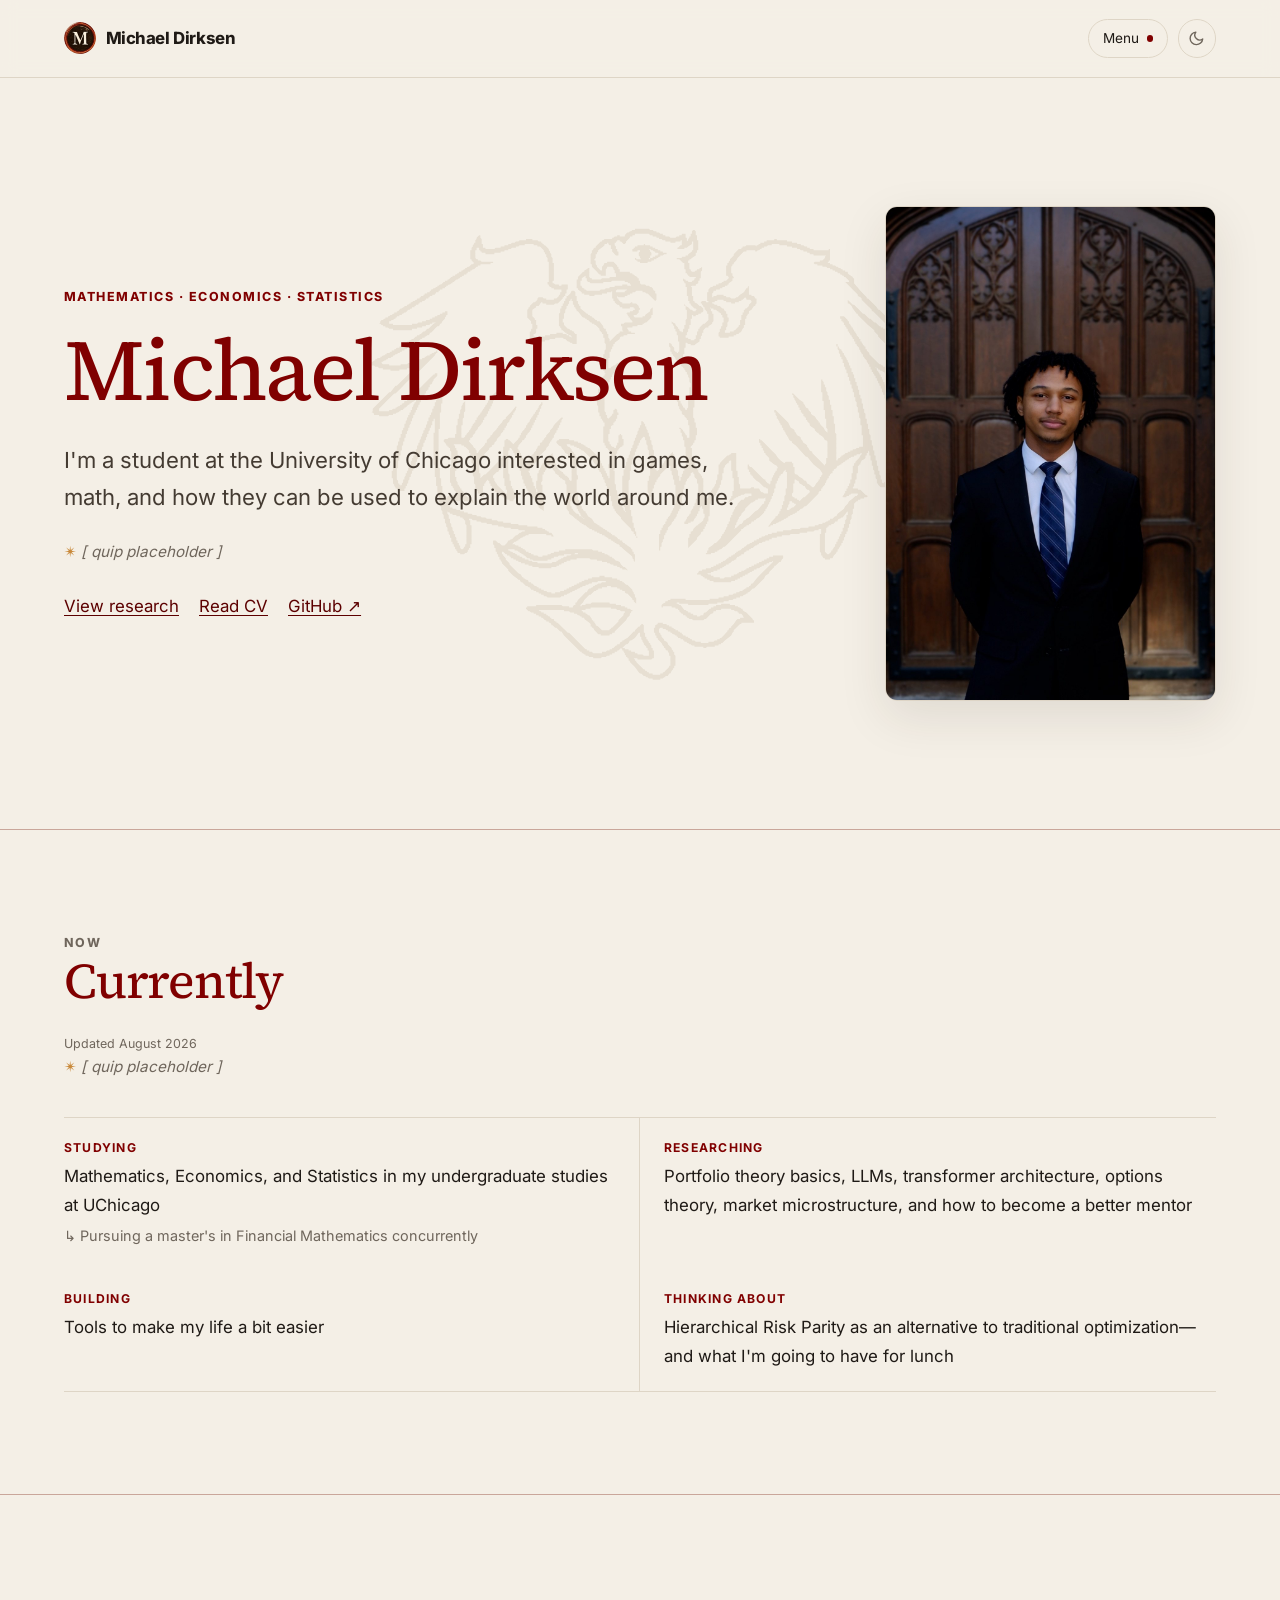
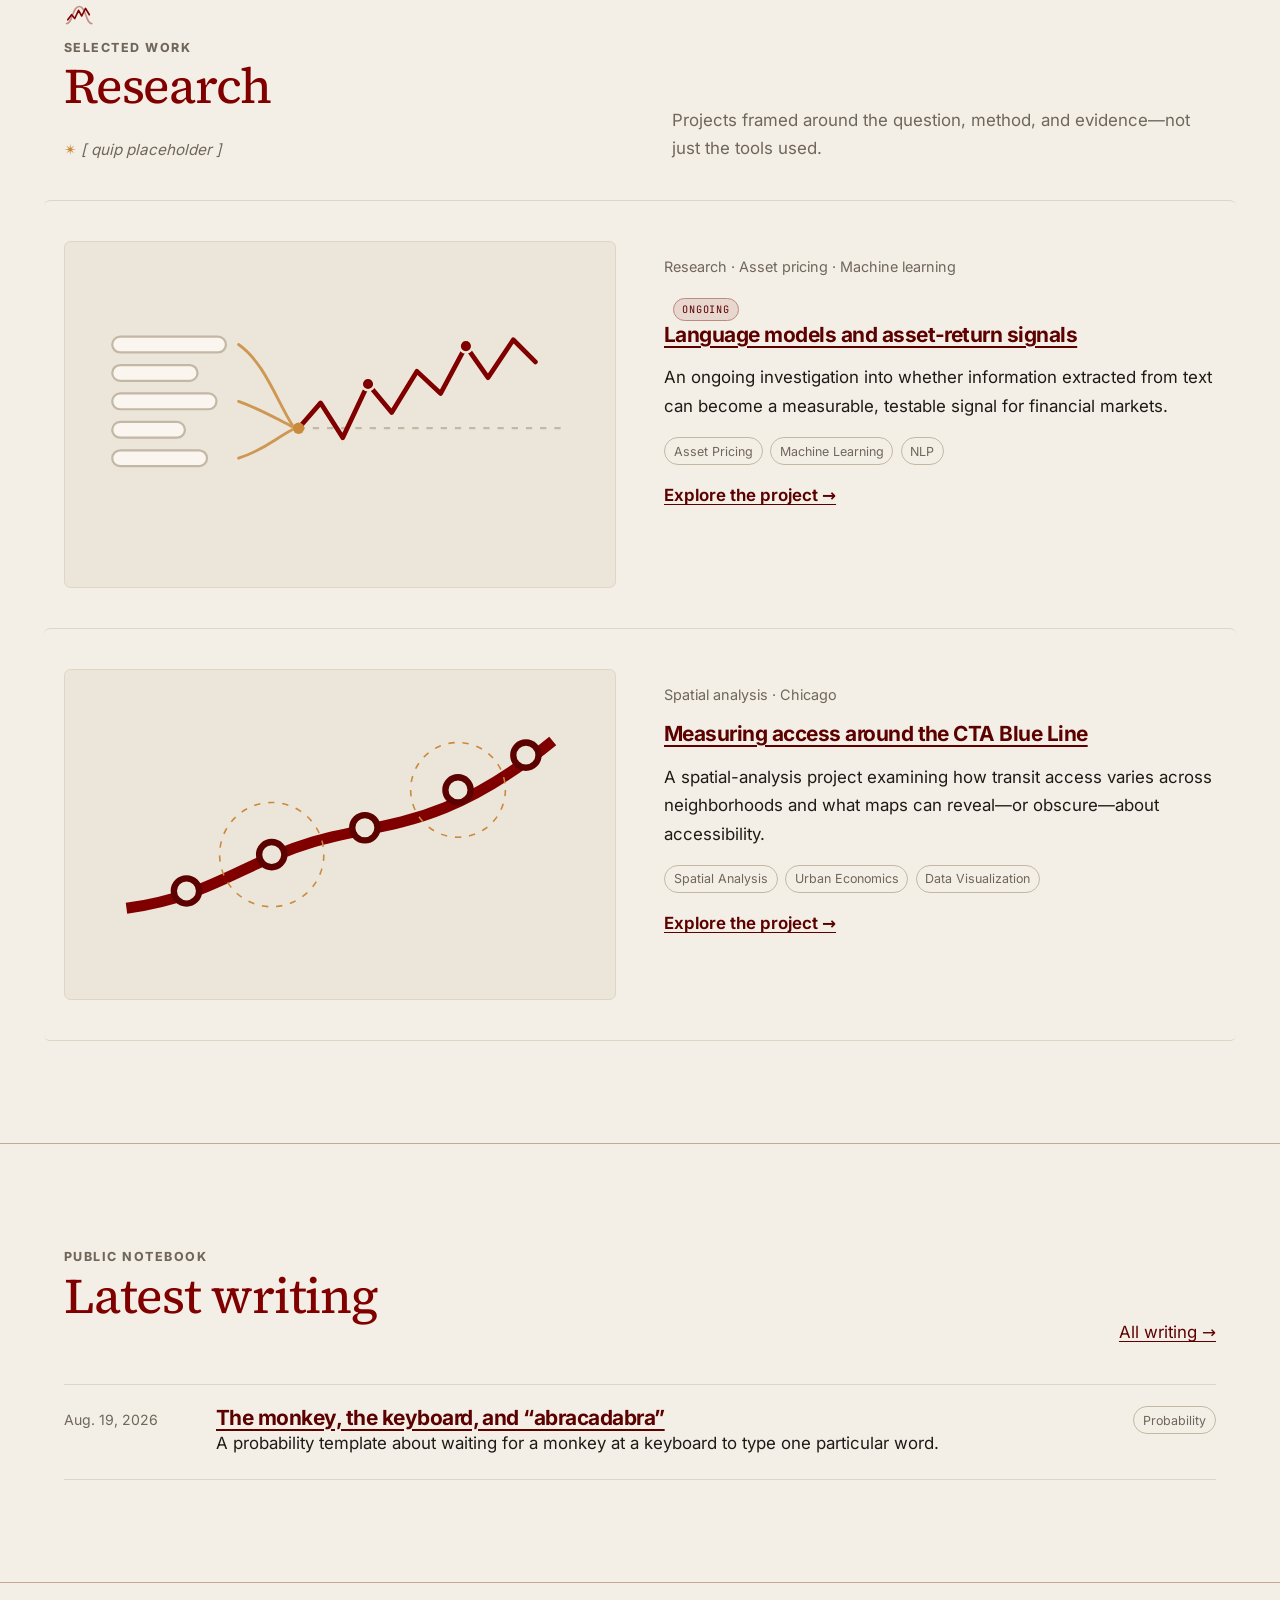
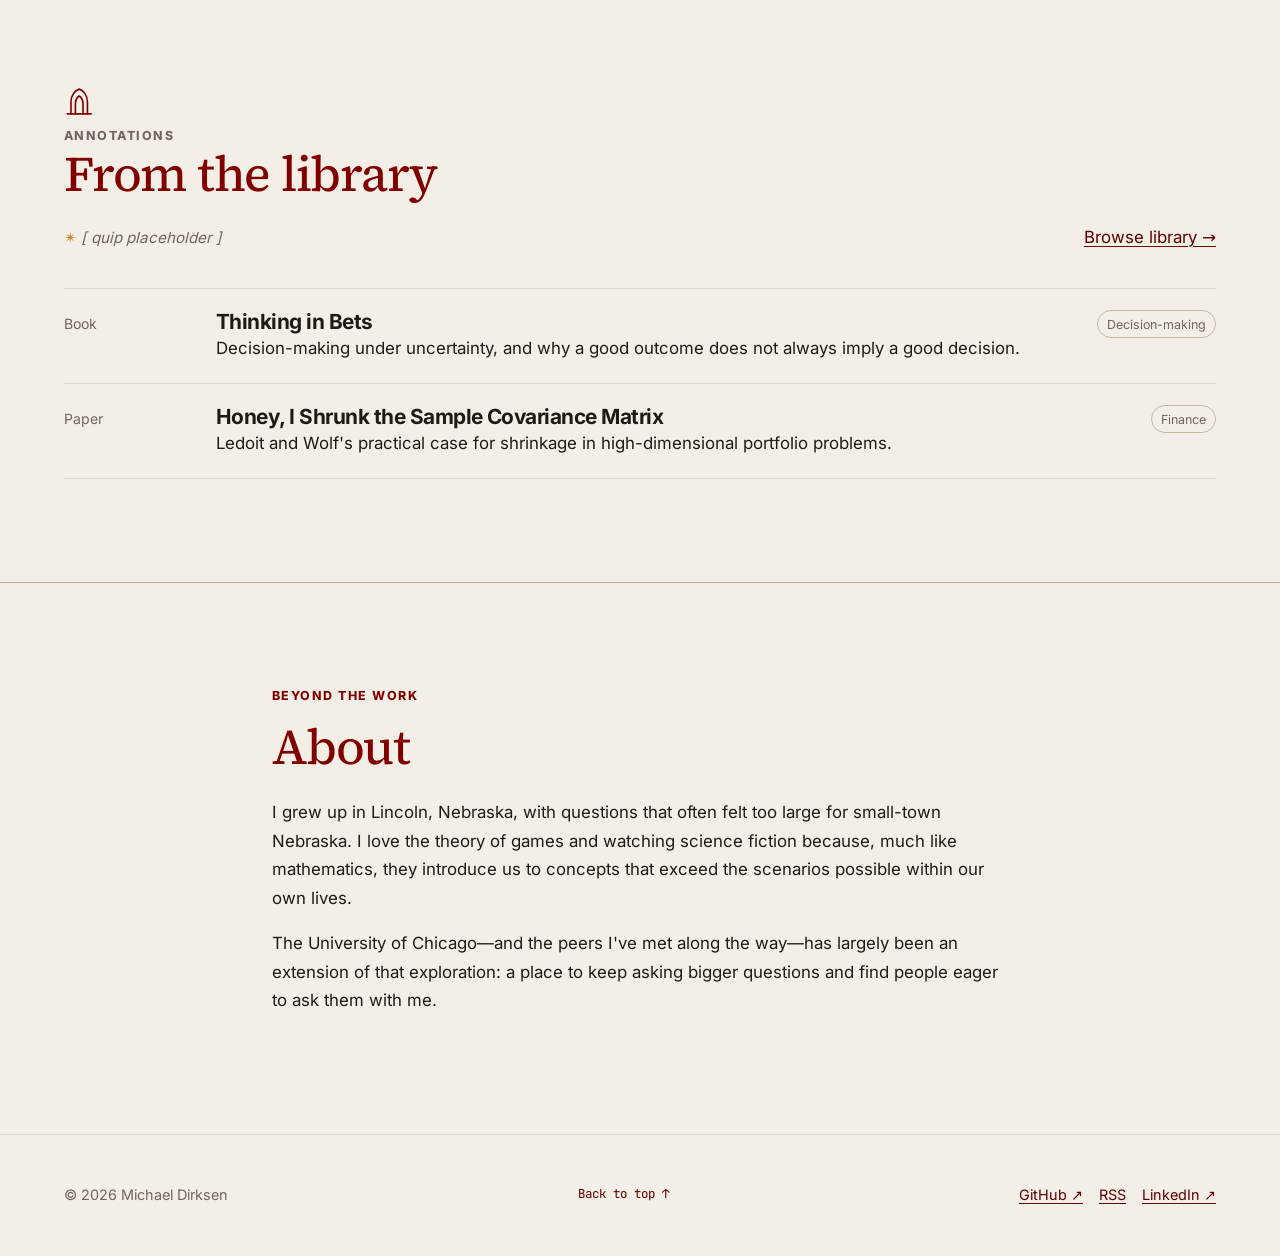
==== commit d5f00d41: "Use the wax-seal monogram for the logo and tab icon Header keeps an opaque crop, since CSS already c" ====
--- a/index.html
+++ b/index.html
@@ -4,7 +4,7 @@
   <meta charset="utf-8"><meta name="viewport" content="width=device-width,initial-scale=1">
   <title>Michael Dirksen — Mathematics, Economics & Statistics</title>
   <meta name="description" content="Michael Dirksen studies mathematics, economics, and statistics at the University of Chicago, with interests in quantitative finance and applied research.">
-  <link rel="canonical" href="https://mike-dirksen.github.io/"><link rel="icon" type="image/png" href="/assets/images/michael-dirksen-logo.png"><link rel="stylesheet" href="/assets/css/site.css">
+  <link rel="canonical" href="https://mike-dirksen.github.io/"><link rel="icon" type="image/png" href="/assets/images/favicon.png"><link rel="stylesheet" href="/assets/css/site.css">
   <meta property="og:title" content="Michael Dirksen"><meta property="og:description" content="Research, writing, and an evolving intellectual library."><meta property="og:type" content="website"><meta property="og:url" content="https://mike-dirksen.github.io/"><meta property="og:image" content="https://mike-dirksen.github.io/assets/images/profile-michael-dirksen.jpg">
 </head>
 <body><div class="scroll-progress" aria-hidden="true"></div><canvas class="dot-field" aria-hidden="true"></canvas><div class="cursor-dot" aria-hidden="true"></div><div class="cursor-ring" aria-hidden="true"></div><svg width="0" height="0" aria-hidden="true" focusable="false" style="position:absolute"><defs><g id="phoenix-art"><path d="M437 234 L437 235 435 237 434 237 433 237 432 237 432 238 432 237 431 237 430 237 428 235 428 234 427 234 427 233 427 232 427 231 426 230 426 229 426 228 426 227 425 227 425 226 425 225 425 224 424 223 424 222 424 221 424 220 423 220 423 219 423 218 423 217 423 216 422 216 422 215 422 214 422 213 422 212 421 212 421 211 421 210 421 209 420 208 420 209 420 210 419 210 419 211 419 212 418 212 418 213 418 214 417 215 415 216 414 218 414 219 413 219 413 220 412 220 412 221 412 222 412 226 411 226 411 227 411 228 411 229 411 230 411 231 410 231 410 232 410 233 410 234 409 234 409 235 409 236 408 237 408 238 410 238 411 238 412 238 412 239 413 239 414 239 415 240 418 243 420 244 419 245 418 245 417 245 417 246 416 246 415 246 414 246 414 247 413 247 412 247 412 248 411 248 409 250 409 252 409 253 409 254 408 254 408 255 408 256 408 258 407 259 407 260 407 261 407 262 406 263 406 264 406 265 406 266 405 266 405 267 405 268 405 269 404 269 404 270 404 271 404 272 403 272 403 273 403 274 402 274 402 275 402 276 401 277 401 278 401 279 400 279 400 280 400 281 399 281 399 282 399 283 398 283 398 284 397 285 397 286 396 286 396 287 396 288 395 288 395 289 394 290 393 291 392 293 391 293 390 293 390 294 387 294 386 294 386 293 385 293 384 292 384 291 383 291 383 290 383 289 382 288 382 286 382 284 382 280 382 277 382 276 382 275 382 274 383 274 383 272 383 271 383 270 382 270 381 270 381 271 380 271 379 271 378 271 377 272 376 272 375 272 374 272 372 272 372 273 371 273 370 273 369 273 368 273 366 273 366 274 364 274 362 274 360 274 359 274 358 275 357 275 355 275 354 275 352 275 352 276 351 276 350 276 349 276 348 276 348 277 347 277 346 277 345 277 344 277 344 278 343 278 342 278 342 279 341 279 340 279 339 279 339 280 338 280 337 280 336 281 335 281 334 281 334 282 333 282 332 283 331 283 330 284 329 285 328 285 327 286 326 286 326 287 325 287 324 287 324 288 323 288 322 289 322 290 321 290 320 290 320 291 319 291 318 292 317 292 316 293 316 294 315 294 314 295 313 295 312 296 311 297 310 297 310 298 309 298 308 298 308 299 307 299 306 300 305 300 305 301 304 301 303 301 303 302 302 302 301 302 301 303 300 303 299 303 298 303 298 304 297 304 296 304 296 305 295 305 294 305 293 305 294 306 295 306 296 306 296 307 297 307 298 307 298 308 299 308 300 308 301 308 302 308 303 308 303 309 306 309 307 308 308 308 309 308 310 308 311 308 312 308 312 307 313 307 314 307 314 306 315 306 316 306 317 305 318 305 318 304 319 304 320 304 320 303 321 303 322 303 323 302 324 302 324 301 325 301 326 301 326 300 327 300 328 300 328 299 329 299 330 299 330 298 331 298 332 298 332 297 333 297 334 297 334 296 335 296 336 296 336 295 337 295 338 295 338 294 339 294 340 294 340 293 341 293 342 293 342 292 343 292 344 292 345 292 345 291 346 291 347 291 348 291 349 291 352 291 353 291 353 292 353 293 352 294 351 296 350 296 347 299 346 299 346 300 342 304 342 305 339 307 338 309 334 313 332 315 330 317 329 317 328 318 327 319 326 320 325 320 325 321 324 321 323 322 322 322 321 323 320 323 319 323 319 324 318 324 317 324 316 324 316 325 315 325 314 325 313 326 312 326 311 326 310 326 310 327 309 327 308 327 307 327 306 327 306 328 305 328 304 328 302 328 301 328 301 329 300 329 299 329 298 329 296 329 294 329 294 330 290 330 281 330 278 330 278 329 276 329 274 329 272 329 271 329 271 328 269 328 269 329 270 329 271 330 272 330 275 334 276 334 277 335 278 335 278 336 279 336 280 336 280 337 281 337 282 337 282 338 283 338 284 338 285 338 285 339 287 339 288 338 289 338 290 338 290 337 291 336 292 336 294 334 295 333 296 333 296 332 297 332 298 332 298 331 299 331 300 331 300 330 301 330 302 330 303 330 304 330 304 329 306 329 308 329 309 329 311 329 311 330 312 330 313 330 314 330 315 330 315 331 316 331 317 331 318 332 319 332 320 333 321 333 321 334 322 335 324 336 329 341 329 342 330 342 330 343 330 344 329 344 328 344 326 344 325 344 321 344 320 344 320 345 319 345 316 348 315 349 314 350 314 351 313 352 312 354 307 358 306 359 305 360 304 360 304 361 303 361 302 361 302 362 301 362 300 362 299 362 299 363 298 363 297 363 296 363 295 363 293 363 292 364 290 364 290 363 286 363 285 363 284 363 283 363 283 362 282 362 281 362 280 361 279 361 278 360 277 360 277 359 276 359 275 359 275 358 274 358 274 357 273 357 272 357 272 356 271 356 270 356 270 355 269 355 269 354 268 354 267 353 266 353 265 352 264 352 264 351 263 351 262 351 262 350 261 350 260 349 259 349 258 349 258 348 256 348 255 349 255 351 255 352 256 352 256 353 257 354 257 355 258 356 259 357 259 358 261 359 262 360 262 361 263 362 264 363 265 364 265 365 266 366 266 367 267 367 267 368 267 369 268 370 268 371 268 372 268 373 268 374 268 375 268 376 268 377 268 378 267 378 267 379 267 380 266 380 266 381 265 382 264 384 263 384 262 386 261 386 260 386 260 387 259 387 258 388 257 388 256 388 256 389 254 389 253 389 252 389 250 389 250 388 249 388 248 388 247 388 246 387 245 387 244 386 243 386 242 385 241 384 240 384 239 383 236 379 234 377 233 376 232 375 232 374 231 374 231 373 231 372 230 372 230 371 229 371 229 370 228 369 228 368 227 367 227 366 226 366 226 365 225 364 224 365 223 366 222 366 222 367 221 367 220 367 220 368 219 368 218 368 218 369 217 369 216 369 216 370 215 370 214 370 213 371 212 371 211 371 210 371 209 372 203 372 203 371 202 371 201 371 200 371 199 370 198 370 197 370 197 369 196 369 195 368 194 368 194 367 193 367 180 354 178 351 177 351 175 349 174 348 173 348 172 347 171 346 170 346 170 345 169 344 168 344 168 343 167 343 166 343 166 342 165 342 164 341 163 340 162 340 162 339 161 339 160 339 160 338 159 338 158 338 158 337 157 337 156 337 156 336 155 336 154 336 153 335 152 335 151 334 150 333 150 332 151 332 151 331 152 331 153 331 154 331 158 331 158 330 161 330 165 330 166 330 172 330 176 330 178 330 179 331 180 331 181 331 182 331 183 331 184 331 184 332 186 332 187 332 187 331 188 330 189 330 189 329 189 328 190 328 191 326 192 325 194 323 197 320 198 320 199 318 200 317 201 317 202 316 203 316 203 315 204 315 205 314 206 314 207 313 208 313 209 313 210 312 211 312 212 312 213 312 213 311 211 311 210 311 209 311 207 311 206 312 205 312 204 312 203 312 202 312 202 313 201 313 200 313 199 314 198 314 197 314 197 315 196 315 195 315 194 316 193 316 192 317 191 317 190 318 189 318 188 319 187 319 186 320 185 320 184 321 183 321 182 322 181 322 180 322 180 323 179 323 178 323 177 324 176 324 175 324 174 324 170 324 168 324 167 324 166 323 165 323 164 323 164 322 163 322 162 322 162 321 161 321 160 321 160 320 159 320 158 320 158 319 157 319 156 319 156 318 155 318 154 318 154 317 153 317 153 316 152 316 151 315 150 315 149 314 148 313 147 312 146 312 145 310 144 310 143 309 140 307 136 303 136 302 134 300 133 299 132 298 131 297 131 296 130 295 130 294 129 294 129 293 129 292 128 292 128 291 128 290 127 290 127 289 127 288 126 288 126 287 126 286 126 285 125 285 125 284 125 283 124 282 124 281 124 280 124 279 126 279 127 280 128 281 129 281 130 282 131 283 132 283 133 283 135 281 136 279 137 279 138 278 139 278 140 277 141 276 142 275 143 275 144 274 145 273 146 273 147 272 148 272 149 272 149 271 150 271 148 271 146 271 144 271 144 270 143 270 142 270 141 270 140 270 138 270 138 269 137 269 136 269 134 269 133 269 132 268 130 268 129 268 128 268 128 267 127 267 126 267 125 267 124 267 123 267 123 266 122 266 121 266 120 266 119 266 119 265 118 265 117 265 116 265 115 265 114 264 113 264 112 264 111 264 111 263 110 263 109 263 108 263 107 262 106 262 105 262 105 263 106 263 106 264 106 265 106 266 106 267 107 267 107 268 107 270 107 273 107 274 107 276 107 279 107 280 107 281 107 282 106 282 106 283 106 284 106 285 105 285 105 286 104 287 104 288 103 289 102 289 101 290 98 290 98 289 97 289 96 289 96 288 95 287 95 286 94 286 94 285 94 284 93 284 93 283 93 282 92 282 92 281 92 280 91 280 91 279 91 278 91 277 90 277 90 276 90 275 89 274 89 273 89 272 88 272 88 271 88 270 88 269 87 268 87 267 87 266 86 265 86 264 86 263 86 262 85 262 85 261 85 260 85 259 84 258 84 257 84 256 83 255 83 254 83 253 83 252 82 252 82 251 82 250 82 249 81 248 81 247 82 247 82 246 81 246 81 245 81 244 81 242 80 241 80 240 80 238 80 237 80 236 79 236 79 234 79 232 79 231 79 229 78 229 78 227 78 225 78 224 78 222 78 220 77 219 77 214 77 201 77 194 78 194 78 189 78 185 78 182 78 181 78 182 78 183 77 183 77 184 77 185 76 185 76 186 76 187 76 188 75 188 75 189 75 190 74 190 74 191 74 192 73 193 73 194 73 195 72 195 72 196 72 197 71 198 71 199 71 200 70 200 70 201 70 202 69 202 69 203 69 204 69 205 68 205 68 206 68 207 67 208 67 209 67 210 66 210 66 211 66 212 65 212 65 213 65 214 64 215 64 216 64 217 63 217 63 218 63 219 62 220 62 221 62 222 61 222 61 223 61 224 60 224 60 225 60 226 59 227 59 228 59 229 58 229 58 230 58 231 57 232 57 233 57 234 56 234 56 235 56 236 55 236 55 237 55 238 54 238 54 239 54 240 53 240 52 240 51 240 50 240 50 239 49 239 48 238 47 238 47 237 46 236 46 235 45 234 45 233 45 232 45 230 44 230 44 224 45 224 45 222 45 221 45 220 45 218 45 216 46 216 46 215 46 214 46 213 46 212 47 212 47 211 47 210 47 209 47 208 48 208 48 207 48 206 48 205 48 204 49 204 49 203 49 202 49 201 50 201 50 200 50 199 50 198 51 198 51 197 51 196 51 195 52 195 52 194 52 193 52 192 53 192 53 191 53 190 54 190 54 189 54 188 54 187 55 187 55 186 55 185 56 184 56 183 56 182 57 182 57 181 57 180 58 180 58 179 58 178 59 178 59 177 59 176 60 176 60 175 60 174 61 173 61 172 62 171 62 170 63 170 63 169 63 168 64 168 64 167 63 167 62 169 60 170 59 171 58 171 58 172 57 172 56 173 55 174 54 174 54 175 53 175 53 176 52 176 51 176 51 177 50 177 49 178 48 178 47 179 46 179 45 179 45 180 44 180 43 180 42 180 41 181 40 181 36 181 34 181 34 180 33 180 32 180 31 180 30 180 30 179 29 178 28 178 29 177 29 176 29 175 42 162 43 162 47 157 48 157 52 153 56 149 60 145 64 141 63 141 63 142 62 142 61 142 60 142 60 143 59 143 58 143 57 143 56 143 56 144 55 144 54 144 52 144 50 144 50 145 43 145 43 144 41 144 39 144 38 144 37 144 37 143 36 143 35 143 34 143 33 142 32 142 31 142 30 141 29 141 28 141 28 140 28 139 28 138 29 138 30 137 31 137 31 136 32 136 33 135 34 135 35 135 35 134 36 134 37 133 38 133 39 132 40 132 40 131 41 131 42 131 43 130 44 130 44 129 45 129 46 129 46 128 47 128 48 127 49 127 50 127 50 126 51 126 52 125 53 125 54 124 55 123 56 123 56 122 57 122 58 122 58 121 59 121 60 120 61 120 62 119 63 118 64 118 64 117 65 117 66 117 66 116 67 116 68 115 69 114 70 114 71 113 72 112 73 112 74 111 75 110 77 108 79 107 78 107 77 107 76 107 76 108 75 108 74 108 74 109 73 109 72 109 71 109 71 110 70 110 69 110 68 110 68 111 67 111 66 111 65 111 64 111 64 112 62 112 61 112 60 112 60 113 58 113 56 113 48 113 46 113 45 113 45 112 44 112 43 112 42 112 41 111 40 111 39 111 39 110 38 110 37 110 37 109 36 109 35 108 34 108 35 107 35 106 36 105 37 105 38 104 39 104 39 103 40 103 41 103 41 102 42 102 43 101 44 101 45 100 46 100 46 99 47 99 48 99 48 98 49 98 50 97 51 96 52 96 53 95 54 95 54 94 55 94 56 94 56 93 57 93 58 92 59 92 59 91 60 91 61 90 62 90 63 89 64 89 64 88 65 88 66 88 66 87 67 87 67 86 68 86 69 86 69 85 70 85 70 84 71 84 72 84 72 83 73 83 74 83 74 82 75 82 75 81 76 81 77 80 78 80 79 79 80 79 80 78 81 78 82 77 83 77 84 76 85 75 86 75 86 74 87 74 88 74 88 73 89 73 90 72 91 71 92 71 92 70 93 70 94 70 94 69 95 69 96 68 97 68 97 67 98 67 99 67 99 66 100 66 101 65 102 65 102 64 103 64 104 63 105 63 106 62 107 61 108 61 109 60 107 58 107 57 106 57 106 56 106 55 106 54 106 53 106 52 106 51 106 50 107 50 107 49 107 48 108 47 108 46 109 45 109 44 110 44 110 43 110 42 111 41 111 40 112 39 113 38 114 38 114 39 114 40 115 41 115 42 115 43 115 44 115 45 116 45 116 46 116 47 116 48 117 48 118 48 118 49 120 49 122 49 124 49 125 49 126 48 127 48 128 48 129 48 130 48 130 47 131 47 132 47 133 47 133 46 134 46 135 46 136 46 136 45 137 45 138 45 139 44 140 44 141 44 142 43 143 43 144 43 145 42 146 42 147 42 148 42 150 42 150 41 155 41 155 42 156 42 157 42 158 42 159 42 160 43 161 43 162 43 162 44 163 44 163 45 164 45 164 46 165 46 166 47 167 48 168 49 168 50 169 51 169 52 170 53 170 54 170 55 171 56 171 57 171 58 171 60 172 60 172 61 172 62 172 64 172 65 172 69 172 72 172 74 171 74 171 75 171 76 172 76 173 77 174 77 175 77 176 77 176 78 178 78 178 77 180 77 182 77 183 77 183 78 183 80 183 81 182 81 182 82 182 83 182 84 181 84 181 85 181 86 180 86 180 87 179 87 179 88 176 91 175 92 174 92 173 92 172 93 168 93 166 93 166 92 165 92 164 92 163 92 163 91 162 91 160 94 159 94 158 94 158 95 155 97 155 98 155 101 155 102 157 104 157 105 158 105 158 106 158 107 158 109 159 109 159 112 158 112 158 113 158 114 158 115 157 116 156 116 156 118 157 118 157 119 160 119 161 119 161 118 162 118 163 118 164 118 165 118 165 117 166 117 167 117 168 117 169 117 169 116 170 116 171 116 172 116 174 116 174 115 179 115 179 116 180 116 181 116 182 116 182 117 183 117 184 117 184 118 185 118 186 119 186 118 185 117 184 117 183 116 182 116 182 115 181 115 180 114 179 113 178 113 178 112 177 111 177 110 176 110 176 109 176 108 176 103 176 102 176 101 176 100 177 99 177 98 177 97 177 96 178 96 178 95 178 94 179 94 179 93 179 92 180 92 180 91 180 90 181 90 181 89 181 88 182 88 182 87 182 86 183 86 185 84 186 82 187 82 188 82 189 83 189 84 189 85 189 86 190 86 190 87 190 88 190 89 190 90 191 90 191 91 191 92 192 93 192 94 193 94 193 95 193 96 197 99 198 100 199 100 199 101 200 101 201 102 202 102 202 103 203 103 204 104 205 105 206 105 206 106 207 106 208 106 211 110 211 111 212 112 213 112 213 113 213 114 214 114 214 115 214 116 215 116 215 117 215 118 215 119 216 120 216 122 217 121 218 120 221 117 222 116 223 116 223 115 224 115 224 114 225 114 226 114 227 114 226 113 226 112 226 111 226 110 225 110 225 109 225 108 226 108 227 108 228 107 229 107 231 107 233 107 234 107 234 106 235 106 234 106 232 104 232 103 231 103 231 102 230 101 230 100 229 100 230 99 231 99 232 99 232 98 233 98 234 98 235 97 236 97 236 96 235 96 235 95 232 95 232 96 231 96 230 96 227 96 226 96 226 95 225 95 224 95 224 94 223 93 222 93 220 91 220 90 219 90 219 89 219 88 218 88 218 87 218 86 218 85 218 82 217 83 216 83 215 83 214 83 214 84 213 84 212 84 211 84 210 84 210 85 209 85 208 85 206 85 204 85 204 86 200 86 200 85 199 85 198 85 197 85 196 85 196 84 195 84 194 84 194 83 191 81 191 80 190 80 190 79 190 78 190 77 190 76 190 74 190 73 191 73 191 72 191 71 192 70 193 69 194 68 195 67 196 67 196 66 198 65 199 64 200 64 200 66 200 67 200 70 200 71 201 72 202 72 202 73 208 73 209 73 210 72 211 72 212 72 213 72 214 72 216 72 216 71 217 71 220 71 221 71 221 70 221 69 221 68 220 68 220 67 220 66 219 65 219 64 218 63 217 63 216 63 215 63 214 63 214 64 213 65 213 67 213 70 212 70 211 70 210 70 209 70 209 69 208 69 207 68 206 67 205 66 204 65 203 64 202 63 202 62 202 61 201 61 201 60 201 58 201 56 201 54 201 53 202 52 202 51 202 50 203 50 203 49 204 48 205 48 205 47 208 44 209 43 210 43 210 42 211 42 212 41 213 41 214 41 216 41 217 41 218 41 218 40 219 40 220 39 221 39 222 39 222 38 224 38 224 39 225 39 226 39 227 39 228 39 228 38 229 37 230 36 231 36 232 35 233 35 234 34 235 34 236 34 236 33 237 33 238 33 239 33 244 33 245 33 246 33 247 33 248 34 249 34 250 34 251 35 252 35 253 35 253 36 254 36 255 36 256 37 257 37 258 37 258 38 259 38 260 38 260 39 261 39 262 39 263 39 264 40 265 40 268 40 269 39 270 39 271 39 271 38 272 38 273 38 273 37 274 37 276 37 276 38 276 40 277 40 277 41 277 43 278 42 278 41 279 40 279 39 280 39 280 38 280 37 281 37 281 36 281 35 282 34 283 34 284 35 284 36 284 37 284 38 285 38 285 39 285 40 285 41 285 42 286 42 286 44 286 48 286 49 286 50 285 50 285 51 285 52 284 52 284 53 284 54 281 56 280 57 279 57 279 58 278 58 278 59 278 60 279 60 279 61 279 63 279 64 279 65 280 65 280 66 281 67 282 67 283 67 284 66 285 66 285 65 286 65 287 65 287 64 288 64 289 63 289 64 289 65 289 66 288 67 288 68 288 69 288 70 288 71 288 72 287 72 287 73 287 74 286 74 286 75 286 76 284 77 284 78 283 78 282 78 281 78 280 79 281 79 281 80 281 81 281 83 281 85 281 86 282 86 282 87 282 88 282 89 282 90 283 90 283 91 285 92 286 93 287 94 288 94 290 96 290 97 290 98 289 99 288 99 288 100 287 100 286 100 286 101 285 101 284 101 284 102 282 102 282 101 281 101 281 102 281 104 280 104 280 106 280 107 280 108 280 109 279 109 279 110 279 111 279 112 278 112 278 113 278 114 277 115 277 116 277 117 276 117 276 118 276 119 277 119 278 119 278 120 279 120 280 120 280 121 281 121 282 121 283 121 283 120 284 120 284 119 284 118 284 117 285 117 285 116 285 115 285 114 286 114 286 113 286 112 287 112 287 111 288 110 290 108 291 108 292 107 293 106 294 105 294 104 294 103 294 102 294 101 294 100 293 100 293 99 293 98 292 98 292 97 291 97 291 96 291 95 290 95 290 94 289 93 289 92 288 92 288 91 289 90 290 90 292 90 292 91 293 91 294 91 294 90 293 90 293 89 293 88 293 84 293 83 294 83 294 82 294 81 296 79 297 79 298 78 299 78 300 78 300 77 301 77 302 77 302 76 303 76 304 76 305 75 306 75 306 74 307 74 308 74 310 72 310 71 309 70 308 70 308 69 308 68 308 65 308 63 308 62 309 62 309 61 309 60 310 60 310 59 311 58 311 57 312 56 313 55 314 54 314 53 318 49 319 49 320 49 320 48 321 48 321 47 322 47 323 47 324 46 326 46 329 46 330 46 331 46 332 47 332 46 333 46 334 45 335 45 335 44 336 44 337 44 338 44 338 43 339 43 340 43 340 42 341 42 342 42 343 42 344 42 346 42 346 41 348 41 348 42 351 42 353 42 354 42 355 42 356 42 356 43 357 43 358 43 359 43 360 43 360 44 361 44 362 44 363 44 364 44 364 45 365 45 366 45 367 45 367 46 368 46 369 46 370 47 371 47 372 47 372 48 373 48 374 48 374 49 375 49 376 49 377 49 377 50 378 50 380 50 385 50 386 50 387 50 388 50 389 50 389 49 390 49 390 55 390 56 390 57 390 58 389 58 389 59 388 60 389 60 390 60 390 61 391 61 392 61 392 62 393 62 394 62 395 63 396 63 397 64 398 64 399 65 400 65 400 66 401 66 402 66 402 67 403 67 404 67 404 68 405 69 408 71 408 72 409 72 409 73 409 74 409 75 409 76 414 82 416 84 418 86 419 87 419 88 420 88 427 95 427 96 428 96 428 97 429 97 436 104 436 105 437 105 437 106 438 106 443 111 443 112 444 112 444 113 444 114 444 116 442 118 440 118 439 118 438 118 437 118 436 118 436 117 435 117 434 117 433 116 435 118 435 119 437 121 438 122 438 123 439 124 441 126 442 127 442 128 443 129 444 130 445 131 445 132 446 132 446 133 447 134 448 135 448 136 449 136 449 137 449 138 450 138 450 139 451 139 451 140 452 141 452 142 453 142 453 143 453 144 454 144 454 145 454 146 455 146 455 147 455 148 456 148 456 149 456 150 456 152 456 153 455 153 454 153 454 154 453 154 453 153 451 153 450 153 449 153 448 153 448 152 447 152 446 152 445 152 445 151 444 151 443 151 442 151 442 150 441 150 440 150 440 149 439 149 438 149 437 148 436 148 435 148 435 147 434 147 433 147 433 146 432 146 431 145 430 145 429 144 428 144 428 143 427 143 426 142 426 143 427 143 427 144 427 145 428 145 428 146 429 147 429 148 430 148 430 149 430 150 431 150 431 151 431 152 432 152 432 153 432 154 433 154 433 155 433 156 434 156 434 157 434 158 435 159 435 160 435 161 436 161 436 162 436 163 436 164 437 164 437 165 437 166 437 167 438 167 438 168 438 169 438 170 439 170 439 171 439 172 439 173 439 174 440 175 440 176 440 177 440 178 440 180 441 180 441 182 441 184 441 189 441 190 441 208 441 213 441 216 441 217 441 220 440 220 440 222 440 224 440 225 440 226 439 226 439 228 439 229 439 230 438 231 438 232 438 233 437 233 437 234Z M229 257 L229 256 228 256 228 255 228 254 228 253 227 252 227 251 227 250 227 248 226 248 226 247 226 245 226 242 226 234 226 232 226 231 226 230 226 229 226 228 227 228 227 227 227 226 227 225 227 224 227 223 228 223 228 222 228 221 228 220 229 220 229 219 229 218 229 217 230 217 230 216 230 215 230 214 231 214 231 213 231 212 232 211 232 210 232 209 233 208 233 207 233 206 234 206 234 205 234 204 235 203 235 202 235 201 236 200 236 199 236 198 237 198 237 197 237 196 238 195 238 194 238 193 239 192 239 191 239 190 240 190 240 189 240 188 241 188 241 187 241 186 241 185 242 185 242 184 242 185 243 186 243 187 244 187 244 188 244 189 245 189 245 190 245 191 246 192 246 193 246 194 247 194 247 195 247 196 247 197 248 197 248 198 248 199 248 200 249 200 249 201 249 202 249 203 250 204 250 206 250 207 251 208 251 209 251 210 251 211 251 212 251 213 252 213 252 215 252 218 252 220 252 223 253 223 253 225 253 224 254 224 255 223 255 222 257 220 258 219 258 218 259 218 259 217 260 216 261 215 261 214 262 213 263 212 266 209 266 210 266 211 267 211 267 212 267 213 267 214 267 215 268 215 268 216 268 217 268 218 268 219 269 219 269 220 269 221 269 222 269 223 270 224 270 226 270 227 270 228 271 228 271 229 271 230 271 231 271 232 272 232 272 231 272 230 272 229 273 229 273 228 273 227 274 226 274 225 274 224 275 224 275 223 275 222 275 221 275 220 276 220 276 219 276 218 276 217 276 215 276 211 276 208 276 206 276 205 275 205 275 204 275 203 275 202 275 201 275 200 274 200 274 199 274 198 274 197 273 197 273 196 273 195 273 194 272 194 272 193 272 192 272 191 271 191 271 190 272 190 273 191 274 192 274 193 275 193 275 194 276 195 276 196 277 196 277 197 277 198 278 198 279 198 279 197 279 196 279 192 279 190 279 188 278 188 278 187 278 186 278 185 278 184 277 184 277 183 275 181 275 180 274 180 273 179 273 178 273 177 272 177 272 176 271 175 271 174 271 173 270 173 270 172 270 171 270 170 269 169 269 166 270 166 271 167 271 168 271 169 272 169 272 170 272 171 273 171 273 172 274 173 274 174 275 174 276 176 277 176 277 175 278 174 278 172 278 170 278 169 278 168 278 167 279 167 279 166 279 165 279 163 279 161 279 158 280 158 280 155 279 154 279 153 279 152 279 151 278 150 278 149 278 148 277 148 277 147 277 146 276 146 276 145 275 144 275 143 274 143 274 142 273 142 272 140 268 136 268 135 267 134 266 133 266 132 265 132 265 131 265 130 264 130 264 129 264 128 264 127 263 126 263 125 263 124 263 123 265 124 265 125 266 126 267 127 267 128 267 129 268 130 269 130 269 131 270 131 270 130 271 130 271 128 271 127 271 125 271 122 270 122 270 120 270 119 270 118 270 117 269 117 269 116 269 115 269 114 268 114 268 113 268 112 267 112 267 111 267 110 266 109 266 108 265 108 265 107 265 106 266 107 268 108 268 109 269 110 270 111 270 112 271 112 271 113 272 114 273 114 273 115 274 114 274 113 274 112 275 112 275 111 275 110 275 109 276 109 276 108 276 107 276 106 276 105 277 104 277 103 277 98 277 97 276 97 276 96 276 95 276 94 275 94 275 93 275 92 276 94 278 95 280 97 281 97 282 98 284 98 284 97 285 97 284 96 283 96 282 95 281 94 280 93 280 92 279 92 279 91 279 90 278 90 278 89 278 88 278 87 278 86 277 86 277 84 277 82 277 80 277 79 276 79 276 78 276 77 276 76 275 76 275 75 274 74 274 73 274 72 275 73 276 73 276 74 277 74 278 74 278 75 281 75 281 74 282 74 283 73 283 72 284 72 284 71 283 71 281 71 280 71 279 71 279 70 278 70 277 68 276 68 276 67 276 66 276 65 275 65 275 64 275 62 275 61 275 60 274 60 272 58 271 57 270 57 269 57 269 56 270 56 272 56 273 56 273 55 274 55 275 55 276 55 276 54 277 54 278 54 278 53 281 51 281 50 282 50 282 49 282 48 282 47 282 45 282 44 282 43 281 43 281 44 281 45 278 47 277 48 276 48 275 48 275 49 274 49 271 49 270 49 269 48 270 48 271 47 272 46 273 46 273 45 273 44 273 42 272 42 272 43 271 43 270 43 268 43 268 44 264 44 264 43 262 43 261 43 260 43 260 42 259 42 258 42 257 41 256 41 255 41 255 40 254 40 253 40 253 39 252 39 251 39 250 39 250 38 249 38 248 38 247 37 246 37 245 37 244 37 240 37 238 37 237 37 236 37 236 38 235 38 234 38 234 39 233 39 232 39 232 40 230 42 229 43 229 44 228 45 227 45 225 43 224 43 224 42 222 42 222 43 221 43 221 44 220 44 220 45 220 46 221 47 221 48 221 49 222 49 222 50 222 51 223 51 223 52 223 54 221 54 220 53 219 52 218 51 218 50 218 49 217 49 217 48 217 47 217 46 216 46 215 45 215 44 214 44 214 45 213 45 212 45 212 46 211 47 207 50 207 51 206 52 206 53 205 53 205 54 205 55 205 56 204 57 204 58 205 58 205 60 205 61 206 62 206 63 209 66 210 66 210 64 210 63 211 62 212 60 213 60 214 60 214 59 215 59 218 59 219 59 220 60 222 62 222 63 223 63 223 64 223 65 224 65 224 66 224 67 228 67 230 67 231 67 232 67 232 68 233 68 234 68 234 69 235 69 236 70 238 71 238 72 239 72 239 73 239 74 240 74 240 75 240 76 241 77 242 77 243 77 244 77 245 78 246 78 247 78 248 79 249 79 250 80 251 82 252 82 252 83 252 84 253 84 253 85 253 88 253 89 252 90 251 89 250 88 247 85 246 84 245 84 244 83 243 83 242 83 242 82 241 82 240 82 238 82 237 82 236 83 235 83 234 83 234 84 233 84 232 84 232 85 231 85 230 85 230 86 229 86 228 86 228 87 227 87 226 87 224 87 223 87 222 86 222 87 222 88 223 88 223 89 224 90 225 91 226 91 226 92 227 92 228 92 230 92 231 92 232 92 233 91 234 91 234 92 236 92 237 92 238 93 239 94 239 95 240 96 240 97 239 97 239 98 239 99 237 101 236 101 235 101 235 102 236 103 237 103 240 103 241 103 242 103 242 102 243 102 244 102 244 101 248 98 248 97 249 96 250 95 250 96 250 97 250 100 250 101 249 101 249 102 249 103 248 104 246 106 245 107 244 107 243 108 242 108 242 109 241 109 240 109 239 109 238 109 238 110 236 110 235 110 234 110 234 111 232 111 230 111 230 112 231 113 231 114 232 114 233 114 233 115 234 115 235 115 236 115 236 116 234 116 232 116 231 116 230 116 230 117 229 117 228 117 227 117 227 118 226 118 225 118 224 119 224 120 220 123 220 124 219 124 219 125 219 126 218 126 218 127 218 128 217 128 217 129 217 130 216 130 216 131 216 132 216 134 216 135 215 135 215 137 215 142 215 143 216 143 217 143 217 142 218 142 219 141 220 141 221 140 222 139 223 139 224 138 225 138 225 140 224 141 222 142 222 143 222 144 221 145 220 146 219 147 219 148 218 148 218 149 218 150 217 150 217 151 217 152 216 152 216 153 216 154 215 154 215 155 215 156 214 156 214 157 214 158 213 159 213 160 213 161 213 162 212 162 212 163 212 164 212 165 212 167 212 173 212 174 212 175 212 176 212 177 213 178 213 179 213 180 214 180 214 181 214 182 215 183 216 182 218 180 218 179 219 179 219 178 219 177 219 176 220 176 220 175 221 175 222 176 222 177 222 178 223 178 223 180 222 180 222 181 222 182 222 183 221 183 221 184 221 185 220 185 220 186 219 186 219 187 219 188 218 188 217 189 217 190 217 191 216 191 216 192 216 193 216 194 216 195 215 195 215 196 215 197 215 200 215 201 216 201 216 202 216 203 217 203 217 204 218 205 219 205 220 206 221 206 221 205 221 204 222 204 222 203 222 202 223 202 223 201 223 200 223 199 223 198 223 196 224 196 224 195 225 195 225 196 226 196 226 197 226 198 226 199 227 199 227 200 227 204 226 204 226 205 225 205 224 206 223 207 223 208 222 208 222 209 222 210 221 211 221 212 221 213 221 214 220 214 220 215 220 216 220 218 220 219 220 223 219 223 219 224 220 224 220 228 220 231 220 232 220 233 220 234 221 235 221 236 221 237 221 238 221 239 222 240 222 241 222 242 222 243 223 243 223 244 223 245 223 246 224 246 224 247 224 248 224 249 225 249 225 250 225 251 226 251 226 252 226 253 227 253 227 254 227 255 228 256 229 257Z M50 235 L51 235 51 236 52 235 52 234 53 233 53 232 53 231 54 231 54 230 54 229 55 228 55 227 55 226 56 226 56 225 56 224 57 224 57 223 57 222 58 221 58 220 58 219 59 219 59 218 59 217 60 216 60 215 60 214 61 214 61 213 61 212 62 212 62 211 62 210 63 209 63 208 63 207 64 207 64 206 64 205 64 204 65 204 65 203 65 202 66 202 66 201 66 200 67 199 67 198 67 197 68 197 68 196 68 195 69 194 69 193 69 192 70 192 70 191 70 190 71 190 71 189 71 188 72 187 72 186 72 185 73 185 73 184 73 183 73 182 74 182 74 181 74 180 75 180 75 179 75 178 76 178 76 177 76 176 76 175 77 175 77 174 77 173 78 173 78 172 78 171 78 170 79 170 79 169 79 168 80 168 80 167 80 166 81 166 81 165 81 164 82 164 82 163 82 162 83 161 83 160 84 159 85 159 85 163 84 163 84 165 84 166 84 167 84 168 84 169 84 171 83 171 83 172 83 173 83 174 83 175 83 176 83 178 82 178 82 180 82 183 82 186 82 191 81 191 81 196 81 197 81 218 81 221 82 222 82 224 82 226 82 228 82 230 83 230 83 232 83 233 83 235 83 236 84 236 84 238 84 239 84 240 84 242 85 242 85 243 85 244 85 245 85 246 86 247 86 246 88 245 88 244 89 244 90 244 90 243 95 243 95 242 95 241 94 240 93 239 93 238 92 237 92 236 91 236 91 235 91 234 90 233 90 232 90 230 90 226 90 224 90 223 90 222 91 221 91 220 91 218 91 216 91 212 91 211 91 210 91 209 90 208 90 207 90 206 89 206 89 205 88 205 88 204 87 204 87 203 86 202 85 201 85 200 86 199 87 199 88 199 89 198 90 198 94 198 94 197 94 195 95 195 95 193 95 191 95 190 95 189 95 188 96 188 96 187 96 186 96 185 96 184 96 183 97 183 97 182 97 181 97 180 97 179 98 179 98 178 98 177 98 176 99 175 99 174 99 173 100 172 100 171 101 170 102 169 102 173 102 175 102 176 102 177 101 178 101 179 101 180 101 181 101 182 100 183 100 184 100 185 100 186 100 187 100 188 99 188 99 190 99 192 99 194 99 197 99 198 100 198 101 198 102 197 102 196 103 196 103 195 104 194 105 193 105 192 106 192 106 191 107 190 107 189 108 188 108 187 109 187 109 186 110 186 110 185 110 184 111 184 111 183 111 182 112 182 112 181 113 180 114 179 114 178 115 178 115 177 116 176 116 175 117 175 117 174 118 173 118 172 119 172 119 171 120 170 120 169 121 168 122 167 123 166 123 165 124 164 125 163 127 161 127 162 127 163 127 164 126 164 126 165 126 166 125 166 125 167 125 168 124 169 124 170 124 171 123 171 123 172 123 173 122 173 122 174 122 175 121 175 121 176 121 177 120 177 120 178 120 179 119 179 119 180 119 181 118 181 118 182 117 182 117 183 117 184 116 184 116 185 116 186 115 186 115 187 114 188 113 189 112 190 112 191 111 192 110 193 110 194 109 195 108 196 108 197 107 198 106 198 106 199 106 200 105 200 105 201 107 203 108 204 109 206 110 206 110 207 111 208 111 209 111 210 112 210 113 208 114 207 115 206 116 205 117 204 118 202 119 202 119 201 119 200 120 199 121 198 122 197 122 196 123 196 124 194 125 193 126 192 127 191 127 190 128 190 128 189 129 188 130 187 131 186 132 184 134 183 134 182 135 181 136 180 138 178 142 173 143 174 142 174 142 175 142 176 141 177 141 178 140 178 140 179 140 180 139 180 139 181 139 182 138 182 138 183 137 184 137 185 136 186 135 187 135 188 134 189 134 190 133 190 133 191 133 192 132 192 132 193 131 194 130 195 130 196 129 197 128 198 127 199 127 200 126 201 125 202 125 203 123 204 123 205 121 206 121 207 119 209 117 211 117 212 115 214 113 216 113 217 113 221 113 224 113 226 114 226 114 228 114 229 114 230 115 229 116 228 117 227 118 227 119 226 121 224 128 217 128 216 130 215 130 214 131 214 131 213 132 212 132 209 132 208 132 206 132 205 133 205 133 204 133 203 133 202 133 201 133 200 134 200 134 199 135 199 136 199 136 200 137 200 140 203 141 202 142 201 143 200 144 199 144 198 145 198 145 197 145 196 146 196 146 195 146 194 147 194 147 193 148 192 149 191 149 190 150 190 150 189 150 188 151 188 151 187 152 186 153 185 153 184 154 183 154 182 155 182 155 181 156 180 156 179 157 179 157 178 158 177 158 176 159 176 159 175 160 174 160 173 161 172 162 171 162 170 163 170 163 171 163 172 162 173 162 174 162 175 161 175 161 176 161 177 160 178 160 179 160 180 159 180 159 181 159 182 158 182 158 183 158 184 157 184 157 185 157 186 156 186 156 187 156 188 155 188 155 189 155 190 154 190 154 191 154 192 153 192 153 193 152 194 151 195 151 196 150 196 150 197 150 198 149 198 149 199 148 200 147 200 147 201 146 202 145 203 144 204 144 205 143 206 144 207 144 208 145 208 145 209 145 210 146 210 146 211 146 212 147 212 147 213 147 214 148 214 148 215 148 216 149 216 149 217 149 218 150 219 150 218 151 218 151 217 151 216 152 216 153 215 153 214 154 213 154 212 155 212 155 211 156 211 156 210 157 209 158 208 158 207 159 206 159 205 160 204 161 204 161 203 161 202 162 202 163 201 163 200 164 200 164 199 165 198 166 197 166 196 167 195 168 194 169 193 169 192 170 191 171 190 172 188 173 187 174 186 176 184 178 182 179 182 179 183 178 184 178 185 178 186 177 186 177 187 177 188 176 188 176 189 176 190 175 190 175 191 175 192 174 192 174 193 174 194 173 194 173 195 172 196 172 197 172 198 171 198 171 199 170 200 170 201 169 201 169 202 168 203 168 204 167 205 166 206 166 207 165 208 164 209 163 210 162 211 161 212 161 213 161 214 160 214 160 215 159 216 158 217 157 218 156 219 156 220 155 220 154 222 153 222 153 223 153 224 152 224 152 225 153 226 153 227 153 228 154 228 154 229 154 230 155 230 155 231 155 232 155 233 156 233 156 234 156 235 156 236 157 236 157 237 157 238 158 238 158 239 158 240 158 241 159 241 159 239 158 238 158 232 159 232 159 230 159 229 159 228 159 227 159 226 160 226 160 225 160 224 161 223 161 222 162 221 162 220 163 219 163 218 164 218 164 217 165 216 166 215 170 211 171 210 171 211 171 212 172 213 172 214 172 215 172 216 173 216 173 217 173 218 174 219 174 220 174 221 175 221 175 222 177 224 178 224 178 225 179 225 180 227 181 227 181 228 182 228 184 230 184 231 185 232 186 232 186 231 186 230 186 221 186 220 186 219 186 218 186 217 185 217 185 216 185 215 185 214 184 214 184 213 183 212 183 211 181 210 180 208 179 207 178 206 178 205 176 204 174 202 174 201 175 200 176 200 176 199 178 199 183 199 184 199 184 200 186 200 187 200 188 200 188 201 189 201 190 201 191 201 191 202 192 202 193 202 194 203 195 203 196 204 197 204 197 205 198 205 199 206 200 206 201 207 205 211 206 212 207 213 207 214 208 215 208 216 209 216 209 217 209 218 210 218 210 219 210 220 211 220 211 221 211 222 212 222 212 223 212 224 213 224 213 225 213 226 214 226 214 227 214 228 215 228 215 229 215 230 216 230 216 231 216 232 216 230 216 225 216 224 216 222 215 222 215 219 216 218 216 216 216 215 216 214 216 213 217 212 217 211 217 210 214 206 213 206 213 205 213 204 212 204 212 203 212 202 211 202 211 201 211 200 211 198 211 194 211 193 211 192 211 191 211 190 211 189 212 189 212 188 212 187 212 186 211 186 211 185 210 184 210 183 209 183 209 182 209 181 208 181 208 180 208 179 208 178 207 178 207 177 207 176 207 174 207 173 206 172 206 166 207 166 207 164 207 162 207 160 207 159 208 159 208 158 208 157 208 156 209 155 209 154 209 153 210 152 210 151 210 150 211 150 211 149 212 149 212 148 213 147 212 147 212 146 212 145 211 145 211 144 211 143 211 142 210 142 210 141 210 137 210 136 211 135 211 134 211 133 211 132 212 132 212 131 212 130 212 129 213 128 213 125 213 124 212 123 212 122 212 121 212 120 212 119 211 119 211 118 211 117 211 116 210 116 210 115 209 114 208 113 208 112 205 109 204 109 204 108 203 108 202 108 202 107 201 107 200 106 199 105 198 105 198 104 197 104 196 103 195 103 194 102 191 98 190 98 190 97 189 96 189 95 188 95 188 94 188 93 187 93 187 92 187 91 187 90 186 90 186 89 186 88 185 89 185 90 184 90 184 91 184 92 183 93 183 94 182 94 182 95 182 96 181 97 181 98 181 99 180 100 180 101 180 102 180 104 179 104 179 107 180 107 180 108 180 109 181 110 182 111 183 112 184 112 185 113 186 113 187 114 188 114 188 115 189 116 190 116 190 117 190 118 190 122 190 123 190 124 188 124 187 124 186 123 185 123 184 122 183 122 182 121 181 120 180 120 179 119 178 119 175 119 174 119 173 119 173 120 172 120 171 120 170 120 169 120 168 121 167 121 166 121 165 121 165 122 164 122 163 122 162 122 160 122 160 123 156 123 156 122 155 122 154 122 154 121 153 120 153 119 153 118 153 115 153 114 154 114 154 113 154 112 155 112 155 108 154 108 154 107 154 106 152 104 151 103 151 102 151 97 152 96 152 95 153 95 153 94 155 92 156 91 157 91 159 89 159 88 160 87 162 87 163 87 164 88 165 88 166 88 166 89 167 89 168 89 171 89 172 89 172 88 173 88 174 88 176 86 176 85 177 85 177 84 177 83 178 83 178 82 178 81 175 81 174 81 173 81 172 81 172 80 171 80 170 80 170 79 169 79 168 78 168 77 167 77 167 75 168 75 168 73 168 71 168 62 168 60 168 59 167 59 167 58 167 57 167 56 166 55 166 54 166 53 165 53 165 52 164 51 164 50 162 48 161 47 160 47 159 47 159 46 158 46 157 46 156 46 156 45 154 45 153 45 152 45 149 45 149 46 148 46 146 46 145 46 144 47 143 47 142 47 142 48 141 48 140 48 139 48 138 49 137 49 136 49 136 50 135 50 134 50 133 50 133 51 132 51 131 51 130 51 130 52 129 52 128 52 126 52 125 52 125 53 123 53 119 53 118 53 118 52 117 52 116 52 115 52 115 51 114 51 114 50 113 50 113 49 113 48 112 48 112 47 112 48 111 48 111 49 111 50 110 50 110 51 110 52 110 55 110 56 111 57 112 57 112 58 113 58 114 58 115 59 116 59 122 59 123 59 125 59 124 59 124 60 123 60 122 60 122 61 121 61 120 61 115 61 114 61 114 62 113 62 112 62 112 63 111 63 110 64 109 65 108 65 107 66 106 66 106 67 105 67 104 67 104 68 103 68 103 69 102 69 101 69 101 70 100 70 99 71 98 71 98 72 97 72 96 73 95 73 94 74 93 75 92 75 92 76 91 76 90 77 89 77 88 78 87 78 87 79 86 79 86 80 85 80 84 80 84 81 83 81 82 81 82 82 81 82 81 83 80 83 79 83 79 84 78 84 78 85 77 85 76 85 76 86 75 86 74 86 74 87 73 87 73 88 72 88 71 88 71 89 70 89 70 90 69 90 68 90 68 91 67 91 66 91 66 92 65 92 65 93 64 93 63 93 63 94 62 94 62 95 61 95 60 95 60 96 59 96 58 97 57 97 56 98 55 99 54 99 53 100 52 100 52 101 51 101 50 101 50 102 49 102 48 102 48 103 47 103 47 104 46 104 45 105 44 105 43 106 42 106 42 107 41 107 42 107 42 108 43 108 44 108 45 108 45 109 46 109 47 109 48 109 50 109 54 109 55 109 57 109 58 109 59 109 60 109 60 108 62 108 63 108 64 108 65 107 66 107 67 107 68 107 68 106 69 106 70 106 71 106 71 105 72 105 73 105 74 105 74 104 75 104 76 104 76 103 77 103 78 103 78 102 79 102 80 102 80 101 81 101 82 101 82 100 83 100 84 100 84 99 85 99 86 99 86 98 87 98 88 98 88 100 88 101 87 101 87 102 86 103 86 104 85 105 84 106 83 108 82 108 82 109 81 110 80 110 78 112 77 113 76 114 75 115 74 115 74 116 73 117 72 117 71 118 70 118 70 119 69 119 68 119 68 120 67 120 66 121 65 122 64 122 64 123 63 123 62 124 61 124 60 125 59 125 58 126 57 127 56 127 56 128 55 128 54 128 54 129 53 129 52 129 52 130 51 130 50 131 49 131 48 132 47 132 46 133 45 133 45 134 44 134 43 135 42 135 41 135 41 136 40 136 39 137 38 137 37 138 36 138 36 139 35 139 36 139 37 140 38 140 39 140 40 140 42 140 42 141 44 141 48 141 49 141 51 141 51 140 53 140 54 140 56 140 57 139 58 139 59 139 60 139 60 138 61 138 62 138 63 138 63 137 64 137 65 137 66 136 67 136 68 136 68 135 69 135 70 135 70 134 71 134 72 133 73 133 74 133 74 132 75 132 76 131 77 131 78 130 79 130 79 129 80 129 80 130 80 131 79 131 79 132 78 132 78 133 77 134 64 147 60 151 59 151 55 155 51 159 47 163 46 163 40 169 34 175 34 176 34 177 35 177 40 177 42 177 42 176 43 176 44 176 45 175 46 175 47 175 47 174 48 174 49 173 50 173 51 172 52 172 52 171 53 171 54 170 54 169 55 169 56 169 57 167 58 166 59 166 60 165 72 153 75 150 77 148 78 148 78 147 79 147 80 147 80 149 79 150 78 151 77 152 77 153 76 154 76 155 75 156 74 156 74 157 74 158 73 158 73 159 73 160 72 160 72 161 71 161 71 162 71 163 70 163 70 164 69 165 69 166 68 166 68 167 68 168 67 168 67 169 67 170 66 170 66 171 66 172 65 172 65 173 65 174 64 174 64 175 64 176 63 176 63 177 63 178 62 178 62 179 62 180 61 180 61 181 61 182 60 183 60 184 60 185 59 185 59 186 59 187 58 188 58 189 58 190 57 190 57 191 57 192 56 193 56 194 56 195 55 195 55 196 55 197 55 198 54 198 54 199 54 200 54 201 53 201 53 202 53 203 53 204 52 204 52 205 52 206 52 207 52 208 51 208 51 209 51 210 51 211 51 212 50 212 50 213 50 214 50 215 50 216 49 216 49 218 49 219 49 220 49 221 49 222 48 222 48 226 48 229 48 231 49 232 49 233 49 234 50 234Z M234 49 L235 49 235 48 236 48 236 47 237 47 238 47 238 46 239 46 240 46 241 46 243 46 243 45 244 45 244 46 246 46 247 46 248 46 248 47 249 47 250 47 250 48 251 48 252 48 252 49 253 49 254 49 254 50 255 50 256 50 256 51 257 51 258 51 258 52 259 52 260 52 261 52 261 53 260 53 259 53 258 54 257 54 256 54 256 55 255 55 254 56 253 56 253 57 252 57 251 57 251 58 250 58 249 58 249 59 248 59 247 59 246 59 246 60 245 60 241 60 240 60 240 59 239 59 238 59 238 58 237 58 236 57 236 56 237 56 237 57 238 57 240 57 241 57 241 58 241 57 240 56 240 55 239 54 239 52 240 51 240 50 240 49 240 50 239 50 238 50 238 51 237 51 234 51 234 50Z M292 248 L293 247 293 246 294 245 294 244 294 243 295 243 295 242 295 241 296 241 296 240 297 239 297 238 298 238 298 237 299 236 299 235 300 234 300 233 300 232 301 231 301 230 301 229 301 228 301 227 302 227 302 225 302 223 302 220 302 219 303 219 303 218 305 216 306 215 307 214 308 213 309 212 310 212 311 211 312 211 312 210 313 210 315 210 316 210 316 211 316 214 316 216 316 220 316 221 316 222 316 224 317 224 317 225 317 226 317 227 317 228 317 229 318 229 318 230 318 232 318 233 318 234 319 235 319 238 319 239 319 238 320 238 322 238 324 238 327 238 328 237 330 237 330 238 332 238 333 238 334 238 335 240 336 241 337 241 338 242 339 242 340 242 341 242 341 241 341 240 341 239 341 238 340 238 339 237 338 237 337 236 336 235 335 234 334 233 332 232 329 229 329 228 328 228 328 227 327 227 327 226 327 225 326 225 326 224 326 223 325 223 325 222 325 221 325 220 325 219 326 219 326 220 327 221 328 221 329 222 338 231 339 231 339 232 341 234 342 234 342 235 343 234 343 233 343 232 344 232 344 231 344 230 345 229 345 228 346 227 346 226 347 225 347 224 348 224 348 223 348 222 349 222 348 220 346 219 342 216 342 215 342 214 341 213 340 212 339 211 339 210 338 210 338 209 338 208 337 208 337 207 337 206 336 206 336 205 336 204 335 204 335 203 335 202 334 202 334 201 334 200 334 199 335 199 335 200 336 200 338 202 344 208 347 211 349 214 351 216 354 218 355 217 356 217 357 217 359 217 360 217 360 218 361 218 361 219 361 220 361 221 362 221 362 222 362 224 362 225 362 226 363 227 364 227 365 228 366 229 368 230 369 231 370 232 371 232 372 234 374 235 375 236 376 237 377 237 378 236 379 234 380 233 381 232 381 231 382 231 382 230 382 229 383 229 383 228 384 227 384 226 382 223 377 219 372 213 371 213 363 204 360 202 360 201 358 200 357 198 357 197 356 197 356 196 355 195 355 194 354 193 354 192 353 192 353 191 353 190 352 190 352 189 352 188 351 188 351 187 350 186 350 185 349 184 349 183 348 183 348 182 348 181 347 180 347 179 347 178 346 178 346 176 347 176 348 177 353 182 355 184 357 186 358 188 359 190 361 191 362 192 362 193 363 194 364 196 366 197 367 198 367 199 368 200 369 202 371 203 372 204 372 205 373 206 374 208 376 209 376 210 377 211 379 213 381 215 385 219 386 220 386 219 387 218 387 217 387 216 387 215 387 214 388 214 388 212 388 211 388 208 388 201 387 200 386 200 385 198 384 197 381 195 381 194 380 194 378 192 378 191 375 189 374 188 374 187 373 186 372 185 372 184 371 184 371 183 371 182 370 182 370 181 369 181 369 180 369 179 368 179 368 178 367 178 367 177 367 176 366 176 366 175 366 174 365 174 365 173 365 172 364 172 364 171 363 170 363 169 362 168 362 167 361 166 361 165 361 164 360 164 360 163 361 163 362 164 366 168 369 170 369 171 370 172 371 174 373 175 373 176 374 177 375 178 375 179 376 180 378 181 378 182 379 182 379 183 380 184 381 185 381 186 382 186 382 187 383 188 384 189 385 190 386 192 387 193 388 194 388 191 387 190 387 189 387 188 387 187 387 185 387 183 386 183 386 182 386 181 386 180 386 178 386 176 385 176 385 174 385 173 385 171 385 169 384 169 384 168 384 167 384 166 384 164 384 162 383 162 383 160 383 158 383 157 383 154 383 153 383 152 384 152 384 153 385 154 385 155 385 156 386 156 386 157 386 158 387 158 387 159 387 160 387 161 388 162 388 163 388 164 389 165 389 166 389 167 389 168 390 168 390 169 390 170 390 171 390 172 391 172 391 173 391 174 391 175 391 176 392 176 392 178 392 179 392 180 392 181 393 181 393 182 393 183 393 184 393 185 393 186 393 187 394 187 394 189 394 190 394 191 394 192 394 194 395 195 395 198 395 200 395 201 395 206 395 212 395 213 395 216 396 216 396 215 397 214 398 214 398 213 399 213 399 212 400 212 401 211 402 211 402 210 403 210 404 210 404 209 405 209 406 209 406 208 407 208 408 208 408 207 409 207 410 207 411 206 412 206 413 206 413 205 414 205 415 205 416 205 416 204 416 203 416 202 416 199 416 196 415 196 415 194 415 192 415 190 415 188 414 188 414 187 414 186 414 185 414 184 414 183 413 182 413 181 413 180 413 179 413 178 412 178 412 177 412 176 412 175 412 174 411 173 411 172 411 171 411 170 410 169 410 168 410 167 410 166 409 166 409 165 409 164 409 163 409 162 408 162 408 161 408 160 408 159 407 159 407 158 407 157 407 156 406 156 406 155 406 154 406 153 405 153 405 152 405 151 405 150 404 150 404 149 404 148 404 147 403 147 403 146 403 145 403 144 402 144 402 143 402 142 401 142 401 141 401 140 401 139 400 139 400 138 400 137 400 136 399 136 399 135 399 134 398 134 398 133 398 132 397 131 397 130 397 129 396 128 396 127 396 126 395 126 395 125 395 124 396 124 396 125 396 126 397 126 397 127 398 128 399 128 399 129 400 130 400 131 401 131 401 132 401 133 402 133 402 134 403 135 403 136 404 137 404 138 405 139 405 140 405 141 406 141 406 142 406 143 407 143 407 144 407 145 407 146 408 146 408 147 408 148 409 148 409 149 409 150 409 151 410 151 410 152 410 153 410 154 411 154 411 155 411 156 411 157 412 157 412 158 412 159 412 160 413 160 413 161 413 162 413 163 413 164 414 164 414 165 414 166 414 167 415 167 415 168 415 169 415 170 415 171 416 171 416 172 416 173 416 174 416 175 417 175 417 176 417 177 417 178 418 179 418 180 418 181 418 182 418 183 419 183 419 184 419 185 419 186 419 187 420 187 420 188 420 189 420 190 420 191 421 191 421 192 421 193 421 194 421 195 422 196 422 197 422 198 422 200 423 200 423 201 423 202 423 203 423 204 424 204 424 205 424 206 424 207 424 208 425 208 425 209 425 210 425 211 425 212 426 212 426 213 426 214 426 215 426 216 427 216 427 217 427 218 427 219 427 220 428 220 428 221 428 222 428 223 428 224 429 224 429 225 429 226 429 227 430 228 430 229 430 230 430 231 431 231 431 232 431 233 432 234 434 232 434 231 434 230 435 230 435 229 435 228 435 227 436 227 436 226 436 224 436 223 436 221 437 221 437 219 437 218 437 216 437 212 437 201 438 201 438 199 437 198 437 185 437 183 437 182 437 181 437 179 436 179 436 178 436 177 436 176 436 175 436 174 435 174 435 173 435 172 435 171 435 170 434 170 434 169 434 168 434 167 433 167 433 166 433 165 433 164 432 164 432 163 432 162 431 162 431 161 431 160 431 159 430 159 430 158 430 157 429 157 429 156 429 155 428 155 428 154 428 153 427 153 427 152 427 151 426 151 426 150 426 149 425 149 425 148 424 147 424 146 423 146 423 145 423 144 422 144 422 143 422 142 421 142 421 141 421 140 420 140 420 139 419 138 419 137 418 136 417 135 417 134 416 134 416 133 416 132 415 132 415 131 414 130 414 129 413 128 413 127 412 126 411 125 411 124 410 124 410 123 410 122 409 122 409 121 409 120 408 120 408 119 407 118 407 117 406 117 406 116 405 115 405 114 404 114 404 113 404 112 403 112 403 111 402 110 402 109 401 109 401 108 401 107 400 107 400 106 399 106 399 105 399 104 398 104 398 103 398 102 399 102 400 102 401 102 404 105 404 106 405 106 405 107 405 108 406 108 406 109 407 110 407 111 408 111 408 112 409 113 409 114 410 114 410 115 411 116 411 117 412 118 413 119 413 120 414 120 414 121 414 122 415 122 415 123 416 124 416 125 417 125 417 126 418 126 418 127 418 128 419 128 419 129 420 130 421 131 421 132 422 133 423 134 427 138 428 139 429 140 430 140 431 141 432 141 432 142 433 142 434 142 434 143 435 143 436 143 436 144 437 144 438 144 438 145 439 145 440 145 440 146 441 146 442 146 442 147 443 147 444 147 445 147 445 148 446 148 447 148 448 148 448 149 449 149 450 149 451 149 452 149 452 148 451 148 451 147 450 146 450 145 449 145 449 144 449 143 448 143 448 142 447 142 447 141 447 140 446 140 446 139 445 138 444 137 444 136 443 135 442 134 441 133 441 132 440 131 440 130 439 130 438 128 437 127 436 126 434 124 432 122 430 120 428 118 428 117 425 114 425 113 420 109 412 101 412 100 411 100 408 96 407 94 406 93 405 92 404 92 404 91 404 90 404 89 406 91 408 93 409 93 411 95 413 97 415 99 416 100 417 100 418 101 420 103 421 104 422 104 423 105 424 106 425 107 426 107 427 108 428 109 429 110 430 110 430 111 431 111 432 111 432 112 433 112 434 112 434 113 435 113 436 113 436 114 437 114 438 114 440 114 433 107 424 98 423 98 423 97 416 90 415 89 415 88 414 87 412 86 412 85 402 75 405 75 405 74 403 72 402 71 401 71 401 70 400 70 399 69 398 69 398 68 397 68 396 68 396 67 395 67 394 67 394 66 393 66 392 66 392 65 391 65 390 65 390 64 389 64 388 64 387 63 386 63 385 63 384 63 384 62 382 62 381 62 380 62 380 61 379 61 378 61 377 60 378 59 380 59 382 59 382 58 383 58 384 58 385 57 386 56 386 55 387 54 386 54 385 54 384 54 381 54 379 54 378 54 377 54 377 53 376 53 375 53 374 53 374 52 373 52 372 52 372 51 371 51 370 51 369 51 369 50 368 50 367 50 366 49 365 49 364 49 364 48 363 48 362 48 361 48 360 48 360 47 359 47 358 47 357 47 356 47 356 46 355 46 354 46 352 46 350 46 350 45 344 45 344 46 343 46 342 46 341 46 340 47 339 47 338 47 338 48 337 48 336 48 336 49 335 49 334 50 333 50 332 51 331 51 331 50 330 50 328 50 327 50 326 50 325 50 324 50 324 51 323 51 322 51 321 52 317 56 316 58 315 59 314 60 314 61 313 61 313 62 312 63 312 64 312 68 313 68 313 69 313 70 314 71 314 72 313 72 313 73 313 74 310 76 310 77 309 77 309 78 308 78 307 78 307 79 306 79 305 79 305 80 304 80 303 80 303 81 302 81 301 81 300 81 300 82 299 82 298 82 298 83 297 84 297 85 297 86 297 87 298 87 298 86 299 86 300 86 301 85 302 85 304 85 305 85 306 85 306 86 307 86 308 86 308 87 309 87 310 87 311 87 312 88 313 88 314 88 315 88 316 87 317 87 318 86 319 85 322 83 324 80 325 80 325 79 326 78 326 79 326 80 326 81 326 82 326 84 326 85 327 85 328 85 328 86 329 86 330 86 331 88 332 88 332 89 332 92 331 93 331 94 330 94 328 97 326 98 326 99 326 100 325 100 325 101 324 102 324 103 324 104 323 104 323 106 323 107 323 108 323 109 322 109 322 110 322 111 321 112 320 114 319 115 318 115 318 116 317 116 316 116 316 117 315 117 314 117 314 118 313 118 312 118 310 118 310 119 308 119 304 119 303 119 303 118 302 118 302 116 302 115 303 114 303 113 303 112 304 112 304 111 304 110 305 110 305 109 305 108 305 107 306 107 306 103 305 103 305 102 305 101 304 101 304 100 303 99 302 99 302 98 301 98 300 97 299 97 298 97 298 96 297 96 296 96 296 95 295 96 296 96 296 97 296 98 297 98 297 99 297 100 298 100 298 101 298 102 298 104 298 105 298 106 297 107 297 108 294 110 294 111 293 111 292 111 290 113 290 114 290 115 289 115 289 116 289 117 288 118 288 119 288 120 287 120 287 121 287 122 284 124 283 125 280 125 280 124 279 124 278 124 277 123 276 123 276 125 276 127 275 127 275 128 275 129 275 130 275 131 275 132 274 132 274 133 274 134 274 135 278 139 279 140 279 141 280 142 281 142 281 143 281 144 282 144 282 145 282 146 283 146 283 147 283 148 284 149 284 150 284 151 284 152 284 153 284 158 284 160 284 163 284 164 283 165 283 166 283 167 283 168 283 170 283 171 283 174 282 174 282 182 283 183 283 184 283 185 283 186 284 186 284 187 284 188 284 189 284 190 285 190 285 196 284 196 284 198 284 199 284 200 283 200 283 201 283 202 282 202 282 203 280 205 280 206 281 206 281 208 281 210 281 211 281 212 281 213 282 214 282 216 282 217 283 217 283 218 283 219 284 220 284 221 285 221 285 222 285 223 286 223 286 224 286 225 287 226 288 227 288 228 289 228 289 229 289 230 290 230 290 231 290 232 290 233 290 243 291 243 291 245 291 246 291 247 292 247 292 248Z M247 49 L248 50 248 51 249 52 249 53 249 54 248 54 248 55 248 56 247 56 247 57 248 57 248 56 249 56 250 56 250 55 251 55 252 55 252 54 253 54 254 54 254 53 255 53 254 52 253 52 252 52 252 51 251 51 250 50 249 50 248 49 247 49Z M247 57Z M193 75 L193 77 193 78 194 78 194 79 195 80 196 80 196 81 197 81 198 82 199 82 200 82 204 82 206 82 208 82 209 81 210 81 211 81 212 81 213 80 214 80 215 80 216 80 216 79 217 79 218 79 219 79 220 79 220 78 221 78 222 78 223 78 224 78 226 78 226 77 230 77 230 78 231 78 232 78 233 78 232 76 231 76 230 75 229 75 228 75 228 74 227 74 224 74 223 74 219 74 218 74 217 75 216 75 214 75 213 75 211 75 211 76 210 76 208 76 202 76 201 76 200 75 199 75 198 74 198 73 198 72 197 72 197 71 197 70 194 72 194 73 194 74 193 74 193 75Z M233 78Z M230 81 L226 81 224 81 223 81 222 81 221 82 220 82 221 82 221 83 222 83 223 83 226 83 227 83 228 83 228 82 229 82 230 81Z M307 115 L310 115 311 115 311 114 312 114 313 114 314 114 314 113 315 113 316 112 317 111 318 110 318 109 319 109 319 108 319 107 319 106 319 105 320 105 320 104 320 103 320 102 320 101 321 101 321 100 321 99 322 99 322 98 322 97 323 97 323 96 324 96 326 94 326 93 327 92 328 91 328 90 327 89 326 89 325 89 324 89 324 88 323 87 322 88 321 89 320 89 320 90 319 90 318 90 318 91 317 91 316 91 315 91 315 92 312 92 312 91 311 91 310 91 309 91 308 91 308 90 307 90 306 90 306 89 305 89 302 89 301 89 301 90 300 90 299 90 299 91 298 91 297 91 297 92 296 92 297 92 298 92 299 93 300 93 301 93 301 94 302 94 303 94 304 95 305 96 306 96 307 98 308 98 308 99 308 100 309 100 309 101 309 102 309 103 310 103 310 106 309 107 309 108 309 109 309 110 308 111 308 112 308 113 307 113 307 114 307 115Z M64 167Z M415 210 L414 210 414 211 413 211 412 211 411 211 411 212 410 212 409 212 409 213 408 213 407 213 406 214 405 214 405 215 404 215 403 216 402 216 402 217 401 217 400 218 399 218 399 219 398 219 397 220 396 220 395 222 393 223 393 224 392 224 392 225 392 226 391 226 390 227 390 228 389 228 389 229 389 230 388 230 388 231 387 232 387 233 386 234 386 235 385 236 384 237 384 238 383 238 383 239 383 240 382 240 381 241 381 242 379 244 374 249 372 251 371 252 370 252 369 253 368 254 367 254 366 255 365 256 364 256 364 257 363 257 362 258 361 258 360 259 359 259 358 260 357 260 357 261 356 261 355 262 354 262 353 263 352 263 351 264 350 264 349 265 348 265 347 266 346 266 345 266 345 267 344 267 343 267 343 268 342 268 341 268 342 267 344 264 346 262 347 261 347 260 348 260 349 259 349 258 350 258 350 257 350 256 351 256 351 255 351 254 352 254 352 253 352 252 352 251 353 251 353 250 353 249 353 248 354 248 354 246 354 245 354 244 355 243 355 242 355 241 355 240 355 238 356 238 356 236 356 234 356 228 356 226 356 225 355 225 355 224 355 223 353 225 353 226 351 227 351 228 350 228 350 229 350 230 349 230 349 231 349 232 348 232 348 233 348 234 347 234 347 235 347 236 347 237 347 238 346 238 346 239 346 240 346 241 345 242 345 243 345 244 344 244 344 245 344 246 343 247 343 248 342 249 342 250 341 251 341 252 340 253 340 254 339 254 339 255 339 256 338 256 338 257 334 261 332 262 331 263 330 263 330 264 329 264 328 264 328 265 327 266 326 266 326 267 325 267 324 267 324 268 323 268 322 269 321 270 320 270 320 271 319 272 317 274 315 276 310 281 308 283 307 284 306 284 305 285 304 286 303 286 302 287 301 287 301 288 300 288 299 288 299 289 298 289 297 289 296 289 296 290 295 290 294 290 293 290 292 290 292 289 293 289 293 288 293 287 294 287 294 286 294 285 297 283 298 282 299 281 300 281 304 277 304 276 305 275 305 274 306 274 306 273 307 272 307 271 308 270 308 269 309 268 309 267 309 266 310 266 310 265 310 264 311 264 311 263 311 262 311 261 312 261 312 260 312 259 313 259 313 258 313 257 314 256 314 255 315 254 315 253 316 252 317 251 317 250 320 247 321 247 322 247 322 246 323 246 323 245 324 245 325 245 326 244 327 244 328 244 328 243 329 243 330 243 329 243 328 243 328 242 327 242 326 242 324 242 323 242 322 243 321 243 320 243 319 244 318 244 317 245 316 245 315 246 314 246 314 247 313 247 312 248 311 248 311 249 310 249 310 248 311 247 311 246 312 246 312 245 312 244 313 244 313 243 313 242 313 241 313 240 314 240 314 239 314 232 314 230 313 230 313 228 313 227 313 226 313 224 312 224 312 223 312 222 312 221 312 216 311 216 310 217 310 218 309 218 307 220 307 221 306 222 306 223 306 224 306 226 305 226 305 228 305 229 305 230 305 231 304 232 304 233 304 234 304 235 303 235 303 236 303 237 302 238 302 239 301 240 301 241 300 242 300 243 299 244 298 245 298 246 297 246 297 247 297 248 296 248 296 249 296 250 295 250 295 251 295 252 295 253 295 258 295 260 294 260 294 261 294 262 294 263 294 264 293 264 293 265 293 266 292 266 292 267 292 268 291 268 291 269 291 270 290 270 290 271 290 272 289 272 288 273 288 274 287 275 286 276 285 277 285 278 284 279 283 280 281 282 279 284 278 285 278 284 278 282 278 280 278 278 278 277 279 277 279 276 279 275 279 274 280 274 280 273 280 272 281 272 282 271 282 270 285 267 286 267 286 266 287 266 287 265 288 265 290 263 290 262 291 261 291 258 290 258 290 257 290 256 290 255 290 254 289 254 289 253 289 252 288 252 288 251 288 252 288 253 287 253 287 254 287 255 287 256 286 256 286 257 286 258 285 258 285 259 285 260 284 260 284 261 283 262 282 264 281 264 280 264 280 265 279 265 278 265 278 266 277 266 276 266 275 266 275 265 275 264 276 264 276 263 277 262 277 261 278 260 279 259 279 258 280 258 280 257 280 256 281 255 281 254 282 254 282 253 282 252 283 252 283 251 283 250 284 249 284 248 284 247 285 246 285 245 285 244 285 243 286 242 286 241 286 235 286 234 285 234 285 233 285 232 285 231 284 230 283 229 283 228 283 227 282 226 282 225 280 226 280 227 280 228 279 228 279 229 278 230 277 231 277 232 276 233 276 234 276 235 275 235 275 236 275 237 275 238 274 239 274 240 274 241 274 243 274 244 273 244 273 246 273 247 273 248 273 249 273 250 272 250 272 251 272 252 272 253 272 254 271 254 271 255 271 256 270 256 270 257 270 258 269 258 269 259 269 260 268 261 268 262 267 262 267 263 266 264 265 265 265 266 264 267 263 268 262 269 262 270 262 271 261 271 261 272 261 273 260 273 260 274 260 275 259 275 259 276 259 277 259 278 258 278 258 279 258 280 257 281 257 282 257 283 257 284 256 284 256 285 256 286 256 287 255 287 255 288 255 279 255 278 255 276 255 274 256 274 256 273 256 272 256 271 257 271 257 270 257 269 258 269 258 268 258 267 259 267 259 266 260 266 260 265 260 264 261 264 261 263 261 262 262 262 262 261 263 260 264 259 264 258 265 257 265 256 266 255 266 254 267 253 267 252 267 251 267 250 268 250 268 249 268 248 268 247 268 246 268 239 268 238 268 236 268 235 267 235 267 234 267 233 267 232 267 231 266 231 266 230 266 229 266 228 265 227 265 226 265 225 265 224 264 224 264 223 264 222 264 221 264 220 263 220 262 221 260 223 259 224 256 227 256 228 255 229 254 230 254 231 253 231 253 232 253 233 252 233 252 234 252 235 251 235 251 236 251 237 251 238 250 238 250 239 250 240 249 241 249 242 249 244 248 245 248 246 248 247 248 248 248 250 248 249 247 249 247 247 247 246 247 244 247 242 246 241 246 238 246 235 246 234 246 232 247 232 247 231 247 230 247 229 247 228 248 228 248 226 248 225 248 224 248 222 248 221 248 220 248 216 248 214 248 212 247 212 247 211 247 210 247 208 246 207 246 206 246 205 246 204 245 203 245 202 245 201 245 200 244 200 244 199 244 198 243 197 243 196 243 197 242 198 241 199 241 200 240 200 240 201 240 202 239 202 239 203 239 204 238 204 238 205 238 206 237 207 237 208 237 209 236 209 236 210 236 211 236 212 235 212 235 213 235 214 235 215 234 215 234 216 234 217 234 218 234 219 233 219 233 220 233 221 233 222 233 224 232 224 232 225 232 226 232 227 232 229 232 231 231 232 231 236 231 242 231 246 232 246 232 249 232 251 232 252 232 253 232 255 233 255 233 256 233 258 233 259 233 260 234 260 234 262 234 263 234 264 234 265 235 265 235 266 235 267 235 268 235 269 236 269 236 270 236 271 236 272 237 272 237 273 237 274 237 275 237 276 238 276 238 277 237 277 237 276 236 275 236 274 235 274 235 273 235 272 234 272 233 271 233 270 232 269 231 268 229 266 225 262 225 261 223 259 222 258 221 257 221 256 220 256 220 255 220 254 219 254 219 253 219 252 218 252 218 251 218 250 218 249 218 248 217 248 217 247 217 246 217 245 217 244 216 244 216 243 216 242 216 241 215 241 215 240 215 239 215 238 214 238 214 237 214 236 213 236 213 235 213 234 212 233 212 232 212 231 211 231 211 230 211 229 210 229 210 228 210 227 209 226 209 225 208 225 208 224 207 223 207 222 206 221 206 220 205 220 205 219 204 218 203 217 203 216 201 215 201 214 196 209 195 208 194 208 193 207 192 207 192 206 191 206 190 206 190 205 189 205 188 205 188 204 187 204 186 204 185 204 185 203 184 203 182 203 183 205 184 205 186 207 186 208 187 209 188 210 188 211 189 211 189 212 189 213 190 213 190 214 190 215 190 216 190 217 190 227 191 228 191 231 190 231 190 233 190 236 190 239 190 242 190 243 191 243 191 244 191 245 191 246 191 247 192 247 192 248 192 249 192 250 193 250 193 251 193 252 194 252 194 253 194 254 195 254 195 255 196 256 197 256 197 257 198 258 199 260 202 262 204 265 206 266 207 267 208 267 208 268 209 268 210 269 211 269 211 270 212 270 213 271 214 271 214 272 215 272 216 273 217 273 217 274 218 274 218 275 219 275 220 275 220 276 221 276 222 277 223 278 224 278 224 279 225 279 226 279 226 280 227 281 228 281 228 282 229 282 230 283 233 285 233 286 234 286 234 287 234 288 235 288 235 289 235 290 236 290 236 291 236 292 236 296 235 295 235 294 234 293 234 292 233 291 227 286 226 285 225 284 224 284 224 283 223 282 222 282 221 281 220 281 220 280 219 280 218 279 217 279 217 278 216 278 215 278 215 277 214 277 213 276 212 276 212 275 211 275 210 275 210 274 209 274 208 274 208 273 207 273 206 273 206 272 205 272 204 272 204 271 203 271 202 271 202 270 201 270 200 270 200 269 199 269 198 268 197 267 196 267 195 266 194 266 194 265 193 265 192 264 191 263 190 263 190 262 189 262 188 261 187 260 184 258 184 257 184 256 183 256 183 255 182 254 182 253 182 252 182 251 181 251 181 249 182 249 182 247 182 246 182 245 182 239 182 236 182 235 181 234 181 233 181 232 179 231 178 230 177 230 177 229 176 229 176 228 173 226 173 225 172 224 171 223 171 222 170 221 170 220 170 219 169 219 167 221 166 222 166 223 165 224 165 225 164 225 164 226 164 227 163 227 163 228 163 229 163 230 163 232 162 233 162 235 163 235 163 238 163 239 163 240 163 241 163 242 164 242 164 244 164 245 164 246 164 248 164 253 164 254 164 255 164 256 163 255 160 253 160 252 159 251 159 250 158 250 158 249 157 248 157 247 156 247 156 246 155 245 154 244 153 243 153 242 152 241 152 240 151 240 151 239 151 238 150 238 150 237 150 236 149 236 149 235 149 234 148 234 148 233 148 232 148 231 147 231 147 230 147 229 147 228 146 228 146 227 146 226 146 225 146 224 145 224 145 223 145 222 145 221 145 220 144 220 144 219 144 218 144 217 143 217 143 216 143 215 143 214 142 214 142 213 142 212 141 212 141 211 141 210 140 210 140 209 140 208 139 208 139 207 138 206 137 206 137 208 136 208 136 210 136 211 136 215 136 216 136 220 136 224 136 226 137 227 137 228 137 230 137 231 137 232 138 232 138 233 138 234 138 235 138 236 139 236 139 237 139 238 140 238 140 239 140 240 141 241 141 242 142 242 142 243 142 244 142 245 141 246 140 247 140 248 139 248 138 248 137 248 137 247 136 247 135 247 134 246 133 246 132 245 131 244 130 244 129 243 128 242 125 240 125 239 124 238 123 237 123 236 122 236 122 235 122 234 121 234 121 233 121 232 120 232 120 231 119 232 118 233 118 234 117 234 117 235 117 236 116 236 116 237 116 238 116 239 116 240 116 242 116 243 117 243 117 244 117 245 117 246 117 245 116 245 115 244 113 242 112 242 112 241 112 240 111 240 111 239 111 238 110 238 110 237 110 236 110 235 109 234 109 232 109 230 109 229 108 228 108 226 108 223 108 222 108 220 108 218 107 218 107 216 107 214 107 213 107 212 106 212 106 211 106 210 105 210 105 209 105 208 104 207 102 205 101 205 101 204 100 204 99 204 99 203 98 203 97 203 94 203 93 203 93 204 94 204 94 205 94 206 95 206 95 207 95 208 96 208 96 209 96 211 96 214 96 216 96 218 95 218 95 219 95 220 95 221 95 222 95 223 95 224 94 224 94 229 95 229 95 230 95 231 95 232 96 233 96 234 96 235 97 235 97 236 98 237 98 238 99 238 99 239 100 240 101 241 101 242 104 245 105 245 106 246 107 247 108 247 108 248 109 249 110 249 111 250 110 250 110 249 109 249 108 249 107 249 107 248 106 248 105 248 104 248 103 248 101 248 101 247 98 247 98 248 96 248 94 248 93 248 93 249 92 249 91 250 90 250 90 251 89 252 90 252 90 253 91 253 92 253 92 254 93 254 94 254 95 254 95 255 96 255 97 255 98 255 98 256 99 256 100 256 101 256 101 257 102 257 103 257 104 257 104 258 105 258 106 258 107 258 108 259 109 259 110 259 111 259 111 260 112 260 113 260 114 260 115 261 116 261 117 261 118 261 119 262 120 262 121 262 122 262 123 262 123 263 124 263 125 263 126 263 127 263 128 264 129 264 130 264 131 264 132 264 132 265 134 265 135 265 136 265 137 265 138 265 138 266 139 266 140 266 141 266 142 266 144 266 144 267 146 267 147 267 148 267 149 267 151 267 151 268 153 268 155 268 157 268 159 268 159 269 161 269 162 269 163 269 163 270 164 270 165 270 165 271 166 271 167 272 168 272 168 273 169 273 170 273 172 276 170 276 170 275 169 275 168 275 167 275 166 275 166 274 165 274 164 274 163 274 162 274 156 274 155 274 154 274 153 274 152 274 152 275 151 275 150 275 149 276 148 276 147 277 146 277 145 278 144 278 144 279 143 279 142 280 141 280 140 281 139 282 140 282 141 282 142 283 143 283 144 283 144 284 145 284 146 284 146 285 147 285 148 286 149 286 149 287 150 287 150 288 151 288 152 288 152 289 153 289 154 289 154 290 155 290 156 290 156 291 157 291 158 291 159 291 160 292 163 292 163 291 164 291 165 291 166 291 167 291 167 290 168 290 169 290 170 289 171 289 172 289 172 288 173 288 174 288 176 288 176 287 177 287 178 287 179 287 180 287 181 287 181 286 182 286 184 286 186 286 187 286 198 286 200 286 201 286 202 286 203 287 204 287 205 287 206 287 207 287 207 288 208 288 209 288 210 288 210 289 211 289 212 289 212 290 213 290 214 290 215 291 216 291 216 292 217 292 218 292 218 293 219 293 220 294 221 295 222 295 224 296 225 298 227 300 228 300 230 302 230 303 229 302 228 302 227 302 226 302 226 301 225 301 224 301 224 300 223 300 222 300 222 299 221 299 220 299 219 299 219 298 218 298 217 298 216 297 215 297 214 297 214 296 213 296 212 296 211 296 210 296 210 295 209 295 208 295 206 295 206 294 205 294 204 294 203 294 202 294 201 294 200 293 198 293 192 293 190 293 190 294 188 294 187 294 186 294 185 294 185 295 184 295 183 295 182 295 182 296 181 296 180 296 180 297 179 297 178 297 178 298 177 298 176 298 176 299 175 299 174 299 174 300 173 300 172 300 171 300 170 300 170 301 168 301 162 301 160 301 160 300 158 300 157 300 156 300 155 300 155 299 154 299 153 299 152 299 152 298 151 298 150 298 149 298 149 297 148 297 147 297 146 297 146 296 145 296 144 296 144 295 143 295 142 295 142 294 141 294 140 294 140 293 139 293 138 293 138 292 137 292 137 291 136 291 135 291 135 290 134 290 133 289 132 288 131 288 131 287 131 288 131 289 131 290 132 290 132 291 133 292 134 293 134 294 135 295 136 296 137 297 137 298 138 299 144 305 146 306 147 308 148 308 148 309 149 309 150 310 151 310 152 311 152 312 153 312 154 312 154 313 155 313 156 314 157 315 158 315 159 316 160 316 160 317 161 317 162 317 162 318 163 318 164 318 164 319 165 319 166 319 167 320 168 320 169 320 170 320 170 321 173 321 173 320 174 320 175 320 176 320 177 320 177 319 178 319 179 319 180 319 180 318 181 318 182 318 182 317 183 317 184 317 184 316 185 316 186 316 186 315 187 315 188 315 188 314 189 314 190 314 190 313 191 313 192 313 192 312 193 312 194 312 194 311 195 311 196 311 196 310 197 310 198 310 199 310 199 309 200 309 201 309 202 309 202 308 203 308 204 308 206 308 208 308 208 307 212 307 212 308 215 308 216 308 217 308 218 308 218 309 219 309 220 309 221 309 222 309 222 310 223 310 224 310 224 311 225 311 226 311 226 312 227 312 228 313 229 314 230 314 233 317 234 318 234 319 235 320 235 321 236 322 236 323 236 324 237 324 237 325 237 326 237 329 236 328 235 327 235 326 234 326 234 325 230 321 229 321 228 320 228 319 227 319 226 319 226 318 225 318 224 318 224 317 223 317 222 317 222 316 221 316 220 316 219 316 217 316 217 315 214 315 214 316 212 316 211 316 210 316 210 317 209 317 208 317 207 317 207 318 206 318 205 319 204 319 203 320 202 321 201 322 200 322 196 326 195 328 194 329 193 330 193 331 194 331 194 330 195 330 196 330 197 330 197 329 198 329 199 329 200 329 201 329 202 328 203 328 206 328 211 328 214 328 216 328 216 329 218 329 219 329 220 329 221 329 221 330 222 330 223 330 224 330 225 330 225 331 226 331 227 331 228 331 228 332 229 332 230 332 230 333 231 333 232 333 233 334 234 334 234 335 233 335 233 336 232 337 232 338 231 339 230 340 229 342 227 344 225 346 224 347 220 351 220 352 219 352 218 352 218 353 217 353 216 353 216 354 215 354 214 354 210 354 209 354 209 353 208 353 207 353 206 352 204 350 203 348 202 348 202 347 201 347 201 346 201 345 200 344 196 341 196 340 195 340 194 340 194 339 193 339 192 338 191 338 190 337 189 337 188 337 188 336 187 336 186 336 185 336 184 335 183 335 182 335 181 335 180 335 180 334 178 334 176 334 175 334 171 334 167 334 162 334 160 334 161 335 162 335 162 336 163 336 164 336 164 337 165 337 166 337 166 338 167 338 168 339 169 339 169 340 170 340 170 341 171 341 172 341 172 342 173 343 174 343 174 344 175 344 176 345 178 347 180 349 183 352 184 352 196 364 197 365 198 365 198 366 199 366 200 366 200 367 201 367 202 367 203 368 204 368 208 368 210 368 210 367 211 367 212 367 213 367 214 366 215 366 216 366 216 365 217 365 218 365 218 364 219 364 220 363 221 362 222 362 222 361 223 361 224 361 224 360 225 359 226 359 226 358 227 358 228 357 230 356 232 354 235 351 236 351 236 350 239 347 240 347 240 346 241 346 241 345 242 345 243 346 243 348 243 349 243 350 243 351 243 352 244 352 244 353 244 354 244 355 245 355 245 356 245 357 246 357 246 358 247 359 247 360 248 360 248 361 249 362 249 363 249 364 250 364 250 365 250 366 251 366 251 367 251 368 251 370 251 371 251 372 250 372 249 373 248 373 242 373 240 373 239 373 238 373 238 372 237 372 236 372 235 372 235 371 235 372 236 373 236 374 237 374 237 375 238 376 242 380 243 381 244 381 244 382 245 382 246 383 247 383 247 384 248 384 249 384 250 384 250 385 251 385 254 385 255 385 256 385 256 384 257 384 258 384 258 383 259 383 260 382 262 380 263 379 263 378 264 378 264 377 264 376 264 375 264 372 264 371 264 370 263 370 263 369 263 368 262 367 262 366 261 366 260 365 260 364 259 364 259 363 258 362 257 360 256 359 255 358 254 357 254 356 253 356 253 355 253 354 252 354 252 353 252 352 251 352 251 351 251 349 251 348 252 348 252 347 252 346 254 345 254 344 255 344 257 344 258 344 258 345 259 345 260 345 261 345 261 346 262 346 263 346 263 347 264 347 265 347 265 348 266 348 267 349 268 349 268 350 269 350 270 350 270 351 271 351 272 352 273 352 273 353 274 353 274 354 275 354 276 354 276 355 277 355 278 355 278 356 279 356 280 357 281 357 281 358 282 358 283 358 284 359 285 359 286 359 288 359 288 360 294 360 294 359 296 359 297 359 298 359 299 358 300 358 301 358 301 357 302 357 303 357 303 356 304 356 306 354 308 352 309 351 309 350 310 350 310 349 311 348 312 348 312 347 313 346 314 345 316 342 317 341 318 341 319 341 319 340 320 340 322 340 321 338 320 337 319 337 318 337 318 336 317 336 317 335 316 335 315 335 314 334 313 334 312 334 312 333 310 333 305 333 304 333 304 334 302 334 301 334 300 334 300 335 299 335 298 335 298 336 297 337 296 337 293 340 292 341 291 341 290 342 289 342 288 342 284 342 283 342 282 342 281 341 280 341 279 341 278 340 277 340 277 339 276 339 276 338 275 338 274 338 274 337 273 337 272 336 271 335 271 334 270 334 270 333 269 333 268 333 268 332 267 332 266 332 265 332 265 331 264 331 260 331 258 331 258 332 257 332 257 331 257 330 258 329 260 328 260 327 261 327 262 327 262 326 263 326 264 326 264 325 265 325 266 325 267 325 272 325 273 325 274 325 275 325 276 325 276 326 279 326 283 326 288 326 292 326 295 326 295 325 297 325 298 325 299 325 300 325 302 325 302 324 303 324 304 324 305 324 306 324 306 323 307 323 308 323 309 323 310 323 310 322 311 322 312 322 313 322 314 321 315 321 316 321 316 320 317 320 318 320 319 319 320 319 321 319 321 318 322 318 323 317 324 317 324 316 325 316 326 316 326 315 327 315 328 313 329 313 332 309 335 306 337 304 340 301 345 296 345 295 344 296 343 296 342 296 342 297 341 297 340 297 340 298 339 298 338 298 338 299 337 299 336 299 336 300 335 300 334 301 333 301 332 301 332 302 331 302 330 302 330 303 329 303 328 304 327 304 326 305 325 305 325 306 324 306 323 306 323 307 322 307 321 307 321 308 320 308 319 308 319 309 318 309 317 309 317 310 316 310 315 310 315 311 314 311 313 311 312 311 312 312 311 312 310 312 309 312 308 312 302 312 300 312 299 312 298 312 298 311 297 311 296 311 295 311 295 310 294 310 293 310 293 309 292 309 291 309 291 308 290 308 289 307 288 307 288 306 286 306 285 306 285 305 286 305 286 304 287 303 288 303 289 303 289 302 290 302 291 302 292 302 292 301 293 301 294 301 295 301 296 301 296 300 297 300 298 300 298 299 299 299 300 299 300 298 301 298 302 298 302 297 303 297 304 297 304 296 305 296 306 295 307 295 308 294 309 293 310 293 310 292 311 292 312 292 312 291 313 291 314 290 315 290 315 289 316 289 316 288 317 288 318 287 319 287 320 286 321 285 322 285 322 284 323 284 324 283 325 282 326 282 327 281 328 281 329 280 330 280 330 279 331 279 332 279 332 278 333 278 334 278 334 277 335 277 336 277 336 276 337 276 338 276 339 275 340 275 341 275 341 274 342 274 343 274 344 274 344 273 345 273 346 273 347 273 348 273 348 272 349 272 350 272 352 272 353 272 353 271 354 271 356 271 358 271 359 271 360 270 361 270 363 270 365 270 366 270 367 269 368 269 370 269 371 269 372 269 373 269 373 268 374 268 375 268 376 268 378 268 378 267 379 267 380 267 381 267 381 266 382 266 383 266 384 266 384 265 385 265 386 265 387 264 388 264 389 263 390 263 390 262 391 262 392 262 393 261 394 260 395 260 396 258 401 254 402 252 403 251 404 250 405 248 408 246 409 245 410 244 411 244 412 243 412 242 411 242 410 242 408 242 407 242 406 243 405 243 405 244 404 244 403 244 403 245 402 245 401 245 400 245 400 244 401 243 401 242 402 242 402 241 402 240 403 240 403 239 403 238 404 238 404 237 404 236 405 236 405 235 405 234 406 234 406 233 406 232 406 231 407 231 407 230 407 229 407 228 407 226 408 226 408 224 408 222 408 221 408 220 409 220 409 219 409 218 410 218 410 217 411 216 412 215 413 214 414 212 415 211Z M135 242 L135 241 135 240 135 239 134 239 134 238 134 237 134 236 133 236 133 235 133 234 133 233 133 232 133 230 132 230 132 222 132 220 130 223 129 223 128 225 127 225 126 226 125 227 124 228 124 230 125 230 125 231 125 232 126 233 126 234 127 234 127 235 128 236 130 238 132 240 134 242 135 242Z M366 248 L368 246 369 245 370 245 371 244 374 241 374 240 373 239 372 239 371 238 370 236 369 236 368 235 366 234 365 232 364 232 363 231 362 231 362 230 362 232 362 234 361 234 361 236 361 238 361 240 361 241 360 242 360 243 360 244 361 245 362 245 362 246 363 246 364 246 364 247 365 247 366 248Z M195 261 L194 260 193 259 193 258 192 257 192 256 191 256 191 255 191 254 190 254 190 253 190 252 189 252 189 251 189 250 188 250 188 249 188 248 188 247 187 247 187 246 187 245 187 244 187 242 186 242 186 240 186 236 186 238 186 240 186 244 186 246 186 248 185 248 185 250 185 252 186 252 186 253 186 254 187 254 187 255 190 258 191 258 192 259 192 260 193 260 194 260 194 261 195 261Z M159 241Z M314 270 L316 269 317 268 318 267 319 266 320 266 321 265 322 263 323 263 324 262 326 261 327 260 329 258 331 256 333 255 337 250 338 250 338 249 338 248 339 248 339 247 339 246 339 245 338 246 337 246 336 246 334 246 333 246 333 247 332 247 331 247 331 248 330 248 329 249 328 249 327 250 323 254 323 255 322 256 321 257 320 258 320 259 319 260 318 261 318 262 317 263 317 264 316 265 316 266 316 267 315 267 315 268 315 269 314 270Z M355 255 L356 255 357 255 358 255 358 254 359 254 360 253 361 253 362 252 363 251 363 250 362 250 361 249 360 249 360 248 359 248 358 248 358 249 358 250 357 251 357 252 357 253 356 253 356 254 356 255 355 255Z M388 290 L389 290 391 288 391 287 392 287 392 286 393 285 393 284 394 284 394 283 394 282 395 282 395 281 395 280 396 280 396 279 396 278 397 278 397 277 397 276 398 276 398 275 398 274 399 274 399 273 399 272 400 272 400 271 400 270 400 269 401 269 401 268 401 267 401 266 402 266 402 265 402 264 402 263 403 262 403 261 403 260 403 259 404 259 404 258 404 257 404 256 403 257 400 261 399 261 398 262 397 262 396 263 396 264 395 264 394 264 394 265 393 265 393 266 392 266 391 266 391 267 390 267 389 267 389 268 388 268 388 269 387 269 387 270 387 271 387 272 387 273 386 273 386 274 386 275 386 276 386 278 386 286 386 287 386 288 387 289 388 290Z M100 286 L101 285 101 284 102 284 102 283 102 282 103 282 103 281 103 280 103 278 103 271 103 269 103 268 103 267 102 266 102 265 102 264 102 263 101 263 101 262 100 262 100 261 99 261 98 261 98 260 97 260 96 260 95 260 95 259 94 259 93 259 92 259 92 258 91 258 90 258 90 257 89 257 88 256 88 257 88 258 89 259 89 260 89 261 89 262 90 262 90 263 90 264 90 265 91 266 91 267 91 268 92 269 92 270 92 271 93 272 93 273 93 274 94 274 94 275 94 276 95 277 95 278 95 279 96 279 96 280 96 281 97 281 97 282 97 283 98 283 98 284 98 285 99 286 100 286Z M229 257Z M196 262 L196 261 195 262 196 262Z M191 290 L191 289 189 289 188 290 185 290 183 290 182 290 180 290 180 291 179 291 178 291 176 291 175 292 174 292 173 292 172 292 172 293 171 293 170 293 170 294 169 294 168 294 167 294 167 295 166 295 165 295 164 295 159 295 158 295 157 295 156 295 155 294 154 294 153 294 153 293 152 293 151 293 150 292 149 291 148 291 148 290 147 290 146 289 145 289 145 288 144 288 143 287 142 287 141 287 141 286 140 286 136 286 135 286 136 286 136 287 137 287 138 288 139 288 140 289 141 289 142 290 143 290 143 291 144 291 145 291 145 292 146 292 147 292 147 293 148 293 149 293 149 294 150 294 151 294 152 294 152 295 153 295 154 295 155 295 155 296 156 296 157 296 158 296 159 296 159 297 161 297 163 297 164 297 167 297 169 297 170 297 171 296 172 296 173 296 174 296 174 295 175 295 176 294 177 294 178 293 179 293 180 292 181 292 182 292 182 291 183 291 184 291 185 291 186 290 187 290 188 290 189 290 191 290Z M193 331 L192 331Z M228 336 L228 335 227 335 226 335 225 335 224 334 223 334 222 334 221 333 220 333 219 333 218 333 217 333 217 332 215 332 213 332 204 332 202 332 201 332 201 333 200 333 199 333 198 333 197 333 197 334 196 334 195 334 194 334 194 335 195 335 195 336 196 336 197 336 197 337 198 337 199 338 200 338 202 341 202 342 203 342 203 343 204 343 204 344 205 345 205 346 207 347 208 348 209 349 210 350 211 350 214 350 215 350 216 350 216 349 217 349 217 348 218 348 222 344 223 343 223 342 224 341 226 339 227 338 227 337Z M247 369 L247 368 247 367 247 366 246 366 246 365 246 364 245 364 245 363 244 362 243 361 243 360 242 359 242 358 241 357 241 356 241 355 240 355 240 354 240 353 240 352 239 352 236 356 233 358 232 358 231 360 230 361 229 361 228 362 227 363 226 364 227 364 228 364 228 365 229 365 230 365 231 365 231 366 232 366 233 366 233 367 234 367 235 367 236 367 236 368 237 368 238 368 238 369 239 369 240 369 241 369 242 369 243 370 247 370 247 369Z" fill="currentColor" fill-rule="evenodd"/></g></defs></svg>
--- a/assets/css/site.css
+++ b/assets/css/site.css
@@ -170,12 +170,19 @@
 .nav-wrap { min-height: 4.8rem; display: flex; align-items: center; justify-content: space-between; gap: 2rem; }
 .wordmark { display: inline-flex; align-items: center; gap: .6rem; color: var(--ink); font-weight: 760; text-decoration: none; letter-spacing: -.025em; }
 .wordmark-logo { width: 2rem; height: 2rem; border-radius: 50%; object-fit: cover; }
-.nav-list { display: flex; align-items: center; gap: 1.45rem; list-style: none; margin: 0; padding: 0; }
-.nav-list a { color: var(--muted); text-decoration: none; padding-block: .35rem; border-bottom: 2px solid transparent; transition: color .2s ease, border-color .2s ease; }
-.nav-list a:hover, .nav-list a[aria-current="page"], .nav-list a[data-active="true"] { color: var(--ink); border-color: var(--accent); }
-.nav-list[data-scrolled="true"] a[aria-current="page"]:not([data-active="true"]):not(:hover) { color: var(--muted); border-color: transparent; }
-.nav-actions { display: flex; align-items: center; gap: .6rem; }
-.nav-toggle { display: none; font: inherit; color: var(--ink); background: transparent; border: 1px solid var(--line); border-radius: var(--radius); padding: .45rem .7rem; cursor: pointer; }
+/* Nav collapses behind a menu button at every width, not just on mobile. */
+.nav-actions { position: relative; display: flex; align-items: center; gap: .6rem; }
+.nav-toggle { display: inline-flex; align-items: center; gap: .5rem; min-height: 2.4rem; padding: 0 .85rem; font: inherit; font-size: .85rem; color: var(--ink); background: transparent; border: 1px solid var(--line); border-radius: 999px; cursor: pointer; transition: border-color .2s ease, background-color .2s ease; }
+.nav-toggle::after { content: ""; width: .4rem; height: .4rem; border-radius: 50%; background: var(--accent); transition: scale .2s ease; }
+.nav-toggle:hover { border-color: var(--line-strong); }
+.nav-toggle[aria-expanded="true"] { background: var(--surface); border-color: var(--line-strong); }
+.nav-toggle[aria-expanded="true"]::after { scale: 1.5; }
+
+.nav-list { display: none; position: absolute; top: calc(100% + .55rem); right: 0; z-index: 25; min-width: 12rem; flex-direction: column; align-items: stretch; gap: .1rem; margin: 0; padding: .45rem; list-style: none; background: var(--elevated); border: 1px solid var(--line); border-radius: var(--radius-lg); box-shadow: var(--shadow); }
+.nav-list[data-open="true"] { display: flex; }
+.nav-list a { display: block; padding: .55rem .7rem; border-radius: calc(var(--radius-lg) - .3rem); color: var(--muted); text-decoration: none; transition: color .2s ease, background-color .2s ease; }
+.nav-list a:hover, .nav-list a[aria-current="page"], .nav-list a[data-active="true"] { color: var(--ink); background: var(--surface); }
+.nav-list[data-scrolled="true"] a[aria-current="page"]:not([data-active="true"]):not(:hover) { color: var(--muted); background: transparent; }
 
 /* Two-state pill. Shows the mode it will switch TO: moon while light, sun while dark. */
 .theme-toggle { display: inline-grid; place-items: center; width: 2.4rem; height: 2.4rem; padding: 0; border: 1px solid var(--line); border-radius: 999px; background: transparent; color: var(--muted); cursor: pointer; transition: color .2s ease, border-color .2s ease; }
@@ -398,10 +405,8 @@
 @media (max-width: 760px) {
   body { font-size: 1rem; }
   .container { width: min(calc(100% - 2rem), var(--max)); }
-  .nav-toggle { display: block; }
-  .nav-list { display: none; position: absolute; inset: 4.7rem 1rem auto; z-index: 10; flex-direction: column; align-items: stretch; padding: .8rem; background: var(--elevated); border: 1px solid var(--line); border-radius: var(--radius); box-shadow: var(--shadow); }
-  .nav-list[data-open="true"] { display: flex; }
-  .nav-list a { display: block; padding: .65rem; }
+  /* Same menu button as desktop; just let the panel span more of the width. */
+  .nav-list { right: -.25rem; min-width: 13rem; }
   .hero, .research-card { grid-template-columns: 1fr; }
   .hero { padding-block: 3.5rem; }
   .hero .portrait { max-width: 14rem; grid-row: 1; }
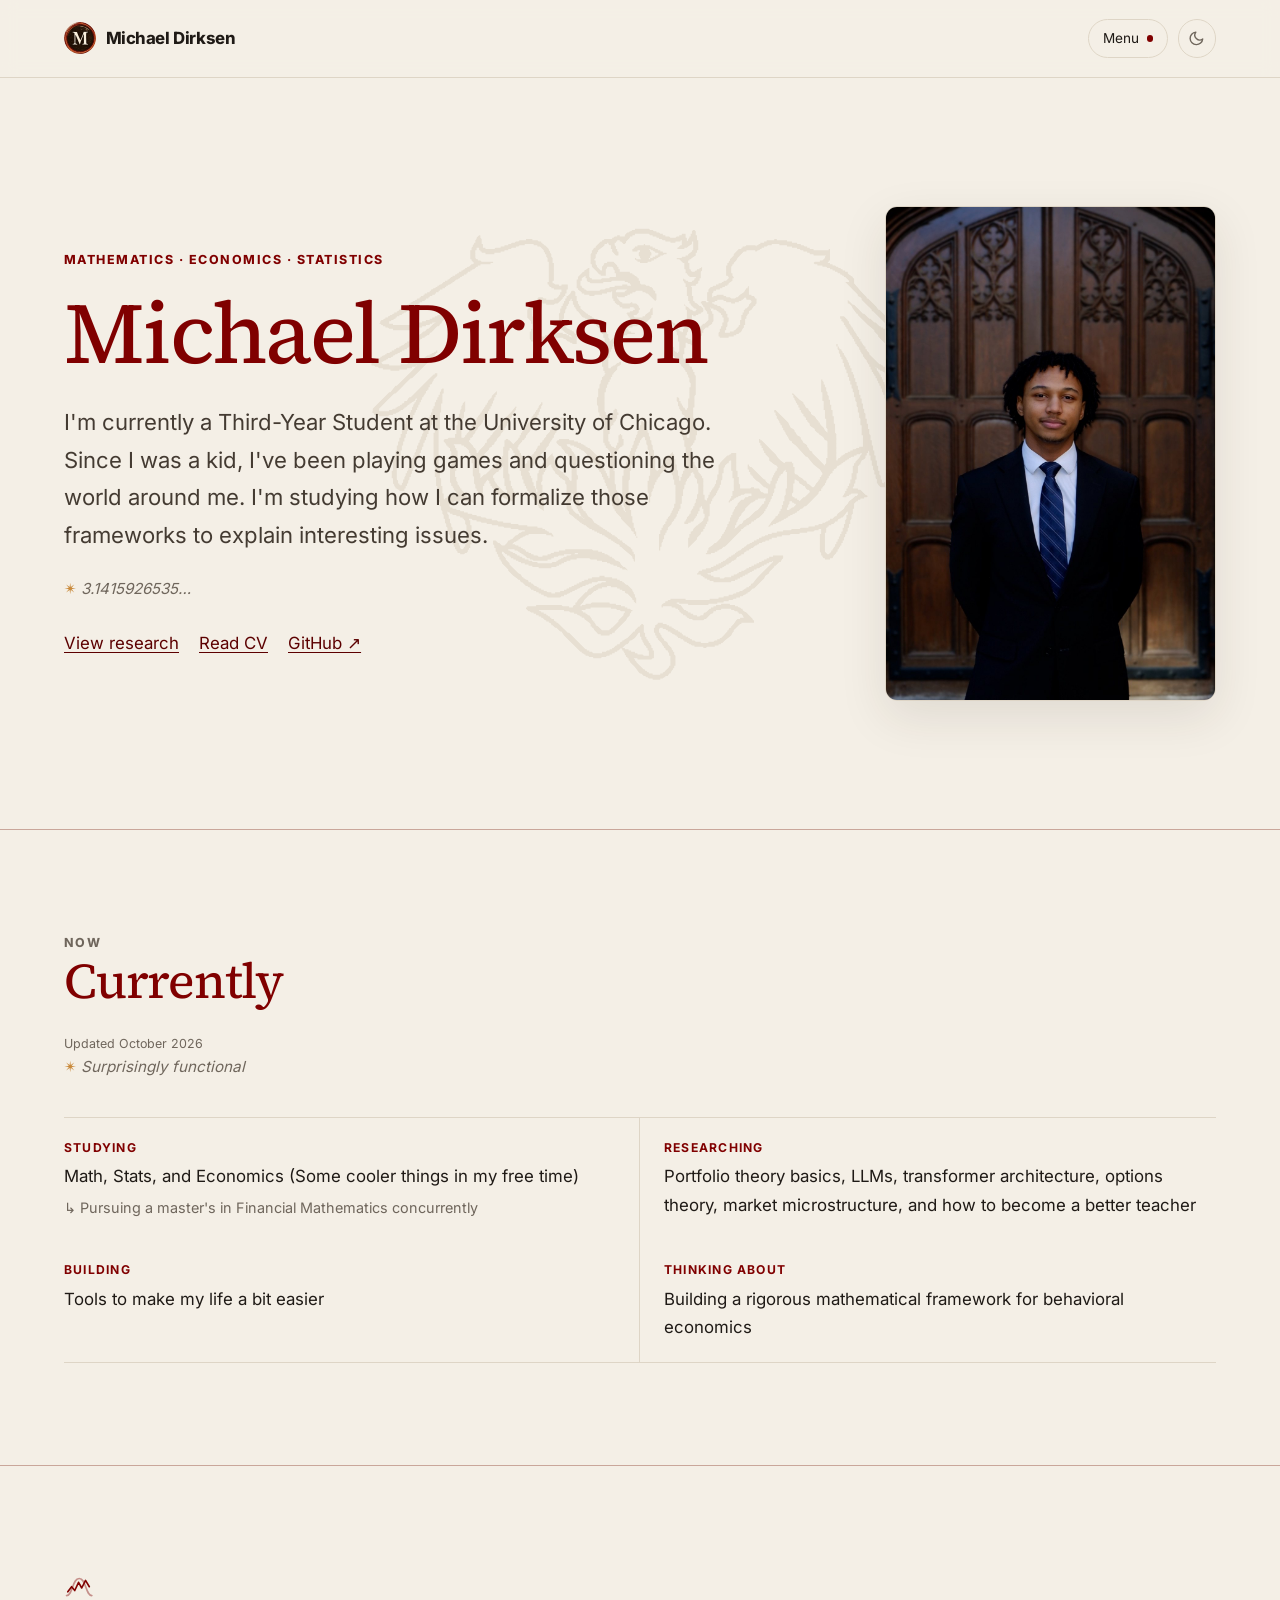
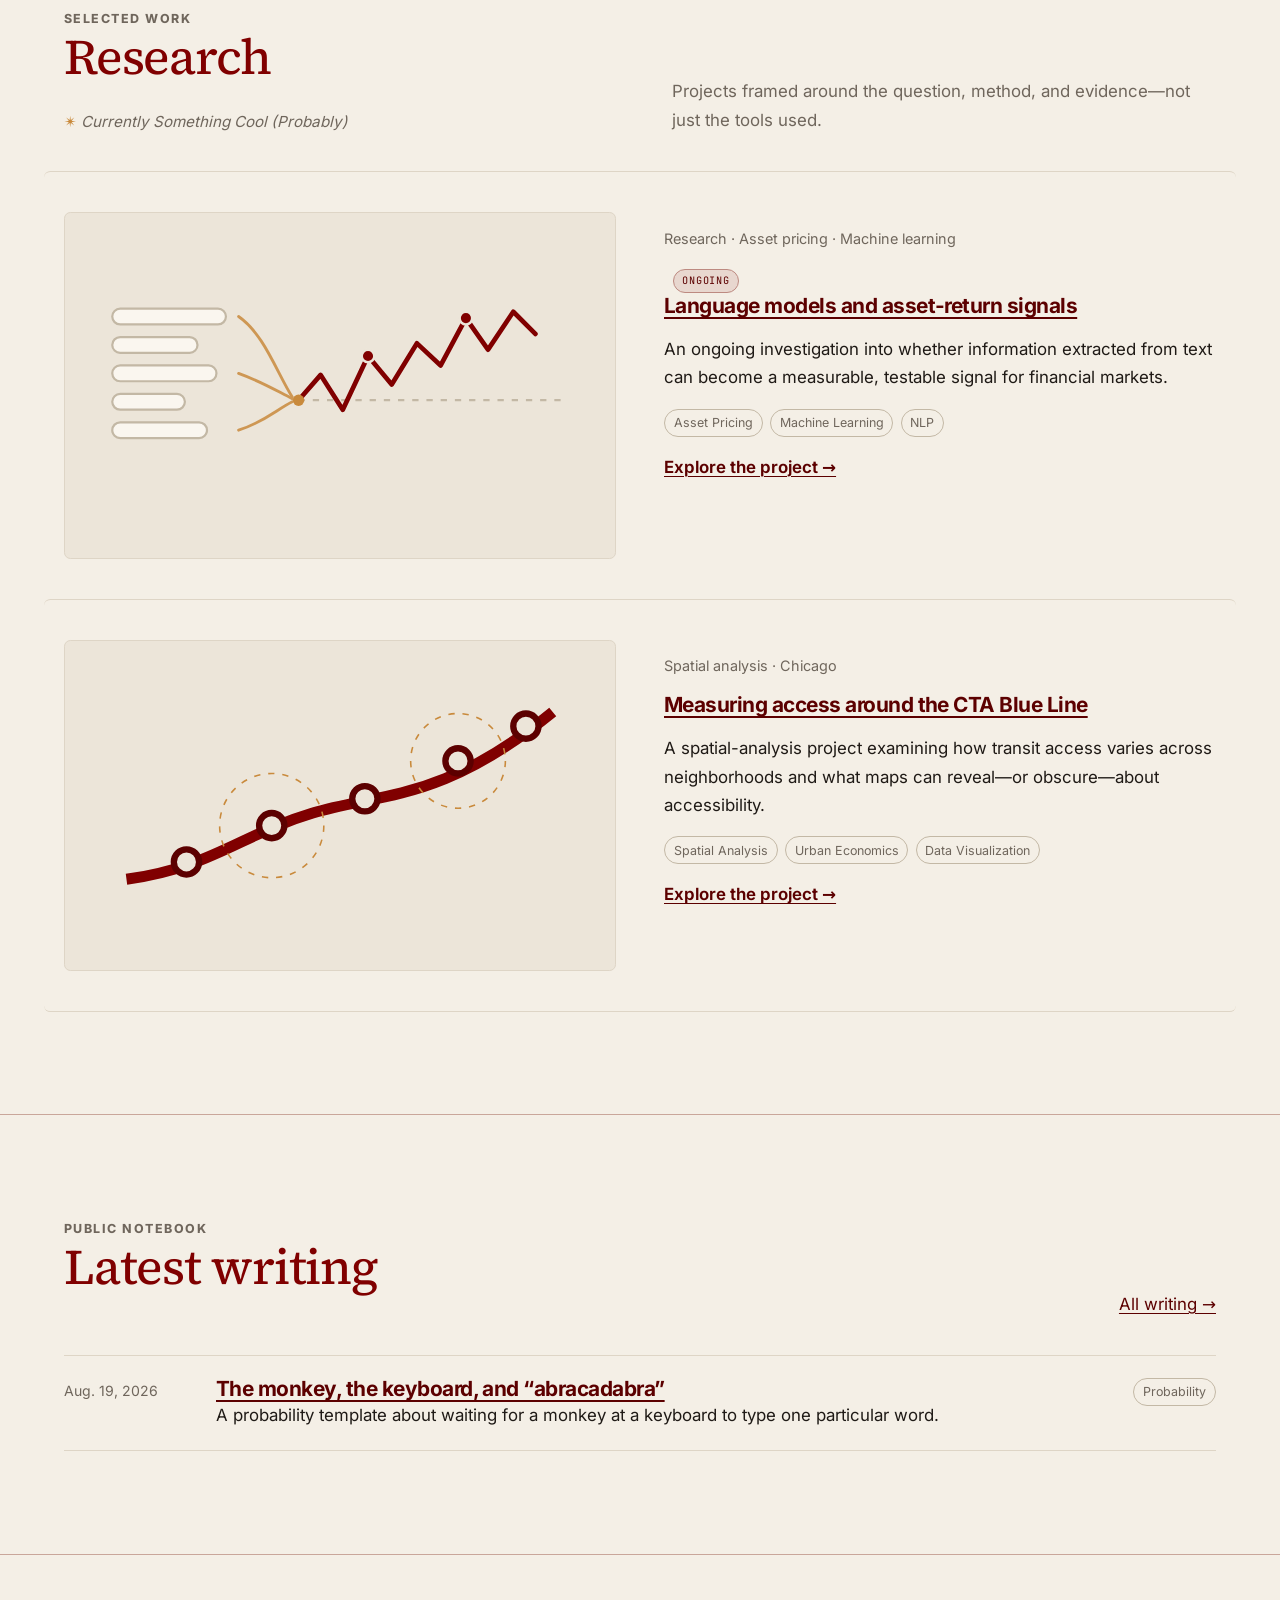
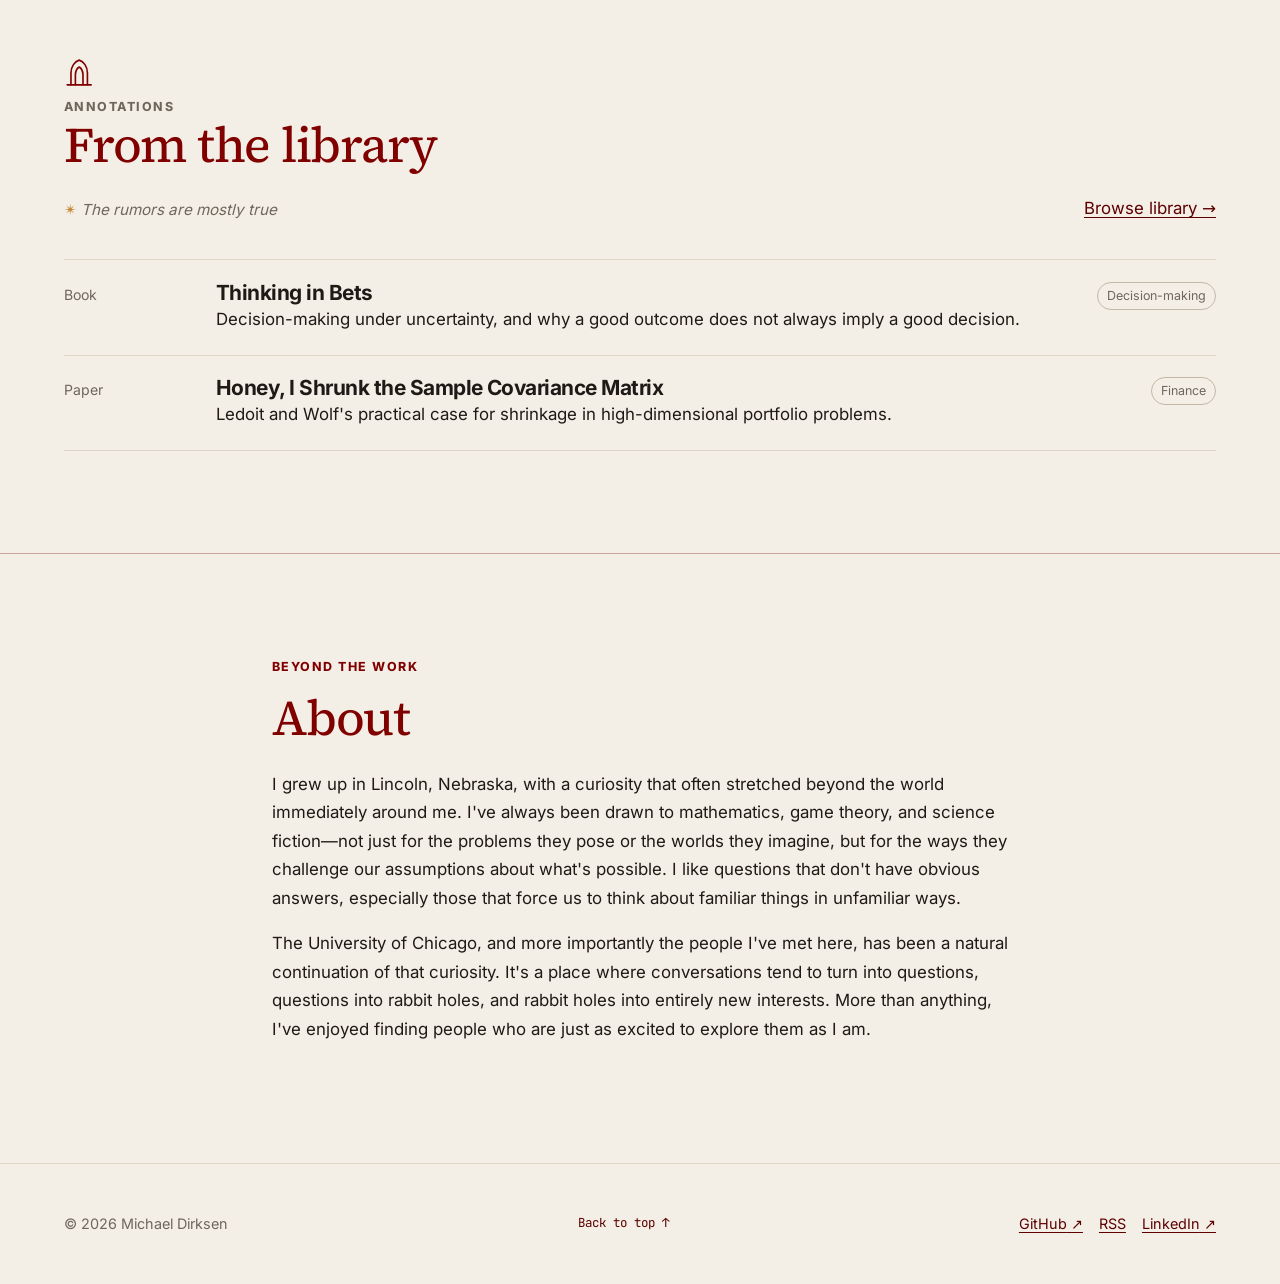
==== commit 45a49aad: "Replace home page placeholder copy and add cycling lines Swaps in the new lede, Studying/Researching" ====
--- a/index.html
+++ b/index.html
@@ -11,15 +11,15 @@
 <a class="skip-link" href="#content">Skip to content</a>
 <header class="site-header"><nav class="container nav-wrap" aria-label="Primary"><a class="wordmark" href="/"><img class="wordmark-logo" src="/assets/images/michael-dirksen-logo.png" width="32" height="32" alt="">Michael Dirksen</a><div class="nav-actions"><button class="nav-toggle" aria-expanded="false" aria-controls="nav">Menu</button><ul class="nav-list" id="nav"><li><a href="/" aria-current="page">About</a></li><li><a href="/research/">Research</a></li><li><a href="/cv/">CV</a></li><li><a href="/blog/">Blog</a></li><li><a href="/library/">Library</a></li><li><a href="/games/">Games</a></li></ul><button class="theme-toggle" type="button" data-theme-toggle aria-label="Switch to dark theme"><svg class="icon-sun" viewBox="0 0 24 24" fill="none" stroke="currentColor" stroke-width="2" stroke-linecap="round" aria-hidden="true"><circle cx="12" cy="12" r="4"/><path d="M12 2v2M12 20v2M4.9 4.9l1.4 1.4M17.7 17.7l1.4 1.4M2 12h2M20 12h2M4.9 19.1l1.4-1.4M17.7 6.3l1.4-1.4"/></svg><svg class="icon-moon" viewBox="0 0 24 24" fill="none" stroke="currentColor" stroke-width="2" stroke-linecap="round" stroke-linejoin="round" aria-hidden="true"><path d="M21 12.8A9 9 0 1 1 11.2 3a7 7 0 0 0 9.8 9.8z"/></svg></button></div></nav></header>
 <main id="content">
-  <section class="container hero" id="top" data-nav="/"><svg class="hero-watermark" viewBox="0 0 480 420" aria-hidden="true"><use href="#phoenix-art"/></svg><div><p class="eyebrow">Mathematics · Economics · Statistics</p><h1>Michael Dirksen</h1><p class="lede">I'm a student at the University of Chicago interested in games, math, and how they can be used to explain the world around me.</p><p class="quip">[ quip placeholder ]</p><div class="link-row"><a href="/research/">View research</a><a href="/cv/">Read CV</a><a href="https://github.com/Mike-Dirksen">GitHub</a></div></div><img class="portrait" src="/assets/images/profile-michael-dirksen.jpg" width="1066" height="1600" alt="Michael Dirksen standing in front of carved wooden doors"></section>
-  <section class="section" id="currently" data-reveal><div class="container"><div class="section-head"><div><p class="eyebrow">Now</p><h2>Currently</h2><p class="updated-note">Updated August 2026</p><p class="quip">[ quip placeholder ]</p></div></div><div class="currently"><div><strong>Studying</strong><span>Mathematics, Economics, and Statistics in my undergraduate studies at UChicago<small>↳ Pursuing a master's in Financial Mathematics concurrently</small></span></div><div><strong>Researching</strong><span>Portfolio theory basics, LLMs, transformer architecture, options theory, market microstructure, and how to become a better mentor</span></div><div><strong>Building</strong><span>Tools to make my life a bit easier</span></div><div><strong>Thinking about</strong><span>Hierarchical Risk Parity as an alternative to traditional optimization—and what I'm going to have for lunch</span></div></div></div></section>
-  <section class="section" id="research" data-nav="/research/" data-reveal><div class="container"><div class="section-head"><div><svg class="section-mark" viewBox="0 0 48 48" fill="none" stroke="currentColor" stroke-width="2.6" stroke-linecap="round" stroke-linejoin="round" aria-hidden="true"><path d="M4 42C14 42 13 15 24 15s10 27 20 27" opacity=".4"/><path d="M6 36l6-8 5 6 6-13 5 9 6-12 6 10"/></svg><p class="eyebrow">Selected work</p><h2>Research</h2><p class="quip">[ quip placeholder ]</p></div><p>Projects framed around the question, method, and evidence—not just the tools used.</p></div><div class="research-list">
+  <section class="container hero" id="top" data-nav="/"><svg class="hero-watermark" viewBox="0 0 480 420" aria-hidden="true"><use href="#phoenix-art"/></svg><div><p class="eyebrow">Mathematics · Economics · Statistics</p><h1>Michael Dirksen</h1><p class="lede">I'm currently a Third-Year Student at the University of Chicago. Since I was a kid, I've been playing games and questioning the world around me. I'm studying how I can formalize those frameworks to explain interesting issues.</p><p class="quip" data-quip>Oh Hello There!</p><div class="link-row"><a href="/research/">View research</a><a href="/cv/">Read CV</a><a href="https://github.com/Mike-Dirksen">GitHub</a></div></div><img class="portrait" src="/assets/images/profile-michael-dirksen.jpg" width="1066" height="1600" alt="Michael Dirksen standing in front of carved wooden doors"></section>
+  <section class="section" id="currently" data-reveal><div class="container"><div class="section-head"><div><p class="eyebrow">Now</p><h2>Currently</h2><p class="updated-note">Updated October 2026</p><p class="quip" data-quip>Currently Something Cool (Probably)</p></div></div><div class="currently"><div><strong>Studying</strong><span>Math, Stats, and Economics (Some cooler things in my free time)<small>↳ Pursuing a master's in Financial Mathematics concurrently</small></span></div><div><strong>Researching</strong><span>Portfolio theory basics, LLMs, transformer architecture, options theory, market microstructure, and how to become a better teacher</span></div><div><strong>Building</strong><span>Tools to make my life a bit easier</span></div><div><strong>Thinking about</strong><span data-thinking>Hierarchical Risk Parity as an alternative to mean-variance optimization</span></div></div></div></section>
+  <section class="section" id="research" data-nav="/research/" data-reveal><div class="container"><div class="section-head"><div><svg class="section-mark" viewBox="0 0 48 48" fill="none" stroke="currentColor" stroke-width="2.6" stroke-linecap="round" stroke-linejoin="round" aria-hidden="true"><path d="M4 42C14 42 13 15 24 15s10 27 20 27" opacity=".4"/><path d="M6 36l6-8 5 6 6-13 5 9 6-12 6 10"/></svg><p class="eyebrow">Selected work</p><h2>Research</h2><p class="quip" data-quip>Proof left to reader</p></div><p>Projects framed around the question, method, and evidence—not just the tools used.</p></div><div class="research-list">
     <article class="research-card"><div class="figure-tile"><svg viewBox="0 0 320 190" role="img" aria-label="Rows of text converging into a fluctuating asset-return series"><g style="fill:var(--elevated);stroke:var(--line-strong)" stroke-width="1.4"><rect x="16" y="46" width="72" height="10" rx="5"/><rect x="16" y="64" width="54" height="10" rx="5"/><rect x="16" y="82" width="66" height="10" rx="5"/><rect x="16" y="100" width="46" height="10" rx="5"/><rect x="16" y="118" width="60" height="10" rx="5"/></g><g fill="none" style="stroke:var(--warm)" stroke-width="1.8" stroke-linecap="round" opacity=".85"><path d="M96 51C112 62 120 86 130 102"/><path d="M96 87C110 92 120 98 130 103"/><path d="M96 123C112 118 120 110 130 105"/></g><path d="M134 104H302" fill="none" style="stroke:var(--line-strong)" stroke-width="1.4" stroke-dasharray="4 5"/><path d="M134 104l14-16 14 22 16-34 15 18 16-26 15 14 16-30 14 20 16-24 14 14" fill="none" style="stroke:var(--accent)" stroke-width="3" stroke-linecap="round" stroke-linejoin="round"/><circle cx="134" cy="104" r="3.6" style="fill:var(--warm)"/><g style="fill:var(--accent);stroke:var(--surface)" stroke-width="1.6"><circle cx="178" cy="76" r="4"/><circle cx="240" cy="52" r="4"/></g></svg></div><div><p class="meta">Research · Asset pricing · Machine learning</p><span class="pill">Ongoing</span><h3><a href="/research/llm-asset-returns/">Language models and asset-return signals</a></h3><p>An ongoing investigation into whether information extracted from text can become a measurable, testable signal for financial markets.</p><ul class="tags"><li class="tag">Asset Pricing</li><li class="tag">Machine Learning</li><li class="tag">NLP</li></ul><a class="arrow-link" href="/research/llm-asset-returns/">Explore the project →</a></div></article>
     <article class="research-card"><div class="figure-tile"><svg viewBox="0 0 320 180" role="img" aria-label="Stylized transit map with stations and surrounding access rings"><path d="M25 137C78 130 99 108 143 95s82-7 152-64" fill="none" style="stroke:var(--accent)" stroke-width="7"/><g style="fill:var(--surface);stroke:var(--accent-strong)" stroke-width="4"><circle cx="63" cy="126" r="8"/><circle cx="117" cy="103" r="8"/><circle cx="176" cy="86" r="8"/><circle cx="235" cy="62" r="8"/><circle cx="278" cy="40" r="8"/></g><g fill="none" style="stroke:var(--warm)" stroke-dasharray="4 5"><circle cx="117" cy="103" r="33"/><circle cx="235" cy="62" r="30"/></g></svg></div><div><p class="meta">Spatial analysis · Chicago</p><h3><a href="/research/blue-line-accessibility/">Measuring access around the CTA Blue Line</a></h3><p>A spatial-analysis project examining how transit access varies across neighborhoods and what maps can reveal—or obscure—about accessibility.</p><ul class="tags"><li class="tag">Spatial Analysis</li><li class="tag">Urban Economics</li><li class="tag">Data Visualization</li></ul><a class="arrow-link" href="/research/blue-line-accessibility/">Explore the project →</a></div></article>
   </div></div></section>
   <section class="section" id="writing" data-nav="/blog/" data-reveal><div class="container"><div class="section-head"><div><p class="eyebrow">Public notebook</p><h2>Latest writing</h2></div><a href="/blog/">All writing →</a></div><div class="editorial-list"><article class="editorial-row"><time datetime="2026-08-19">Aug. 19, 2026</time><div><h3><a href="/blog/monkey-keyboard-abracadabra/">The monkey, the keyboard, and “abracadabra”</a></h3><p>A probability template about waiting for a monkey at a keyboard to type one particular word.</p></div><span class="tag">Probability</span></article></div></div></section>
-  <section class="section" id="library" data-nav="/library/" data-reveal><div class="container"><div class="section-head"><div><svg class="section-mark" viewBox="0 0 48 48" fill="none" stroke="currentColor" stroke-width="2.6" stroke-linecap="round" stroke-linejoin="round" aria-hidden="true"><path d="M11 44V25c0-10 6-18 13-20 7 2 13 10 13 20v19"/><path d="M18 44V28c0-6 3-11 6-12 3 1 6 6 6 12v16"/><path d="M5 44h38"/></svg><p class="eyebrow">Annotations</p><h2>From the library</h2><p class="quip">[ quip placeholder ]</p></div><a href="/library/">Browse library →</a></div><div class="editorial-list"><div class="editorial-row"><span class="kind">Book</span><div><h3>Thinking in Bets</h3><p>Decision-making under uncertainty, and why a good outcome does not always imply a good decision.</p></div><span class="tag">Decision-making</span></div><div class="editorial-row"><span class="kind">Paper</span><div><h3>Honey, I Shrunk the Sample Covariance Matrix</h3><p>Ledoit and Wolf's practical case for shrinkage in high-dimensional portfolio problems.</p></div><span class="tag">Finance</span></div></div></div></section>
-  <section class="section" id="about" data-reveal><div class="container reading"><p class="eyebrow">Beyond the work</p><h2>About</h2><p>I grew up in Lincoln, Nebraska, with questions that often felt too large for small-town Nebraska. I love the theory of games and watching science fiction because, much like mathematics, they introduce us to concepts that exceed the scenarios possible within our own lives.</p><p>The University of Chicago—and the peers I've met along the way—has largely been an extension of that exploration: a place to keep asking bigger questions and find people eager to ask them with me.</p></div></section>
+  <section class="section" id="library" data-nav="/library/" data-reveal><div class="container"><div class="section-head"><div><svg class="section-mark" viewBox="0 0 48 48" fill="none" stroke="currentColor" stroke-width="2.6" stroke-linecap="round" stroke-linejoin="round" aria-hidden="true"><path d="M11 44V25c0-10 6-18 13-20 7 2 13 10 13 20v19"/><path d="M18 44V28c0-6 3-11 6-12 3 1 6 6 6 12v16"/><path d="M5 44h38"/></svg><p class="eyebrow">Annotations</p><h2>From the library</h2><p class="quip" data-quip>Markets can remain irrational longer than I can remain hungry</p></div><a href="/library/">Browse library →</a></div><div class="editorial-list"><div class="editorial-row"><span class="kind">Book</span><div><h3>Thinking in Bets</h3><p>Decision-making under uncertainty, and why a good outcome does not always imply a good decision.</p></div><span class="tag">Decision-making</span></div><div class="editorial-row"><span class="kind">Paper</span><div><h3>Honey, I Shrunk the Sample Covariance Matrix</h3><p>Ledoit and Wolf's practical case for shrinkage in high-dimensional portfolio problems.</p></div><span class="tag">Finance</span></div></div></div></section>
+  <section class="section" id="about" data-reveal><div class="container reading"><p class="eyebrow">Beyond the work</p><h2>About</h2><p>I grew up in Lincoln, Nebraska, with a curiosity that often stretched beyond the world immediately around me. I've always been drawn to mathematics, game theory, and science fiction—not just for the problems they pose or the worlds they imagine, but for the ways they challenge our assumptions about what's possible. I like questions that don't have obvious answers, especially those that force us to think about familiar things in unfamiliar ways.</p><p>The University of Chicago, and more importantly the people I've met here, has been a natural continuation of that curiosity. It's a place where conversations tend to turn into questions, questions into rabbit holes, and rabbit holes into entirely new interests. More than anything, I've enjoyed finding people who are just as excited to explore them as I am.</p></div></section>
 </main>
 <footer class="site-footer"><div class="container footer-wrap"><span>© 2026 Michael Dirksen</span><a class="back-to-top" href="#content">Back to top ↑</a><div class="footer-links"><a href="https://github.com/Mike-Dirksen">GitHub</a><a href="/rss.xml">RSS</a><a href="https://www.linkedin.com/in/mike-dirksen/">LinkedIn</a></div></div></footer><script src="/assets/js/site.js" defer></script>
 </body></html>
--- a/assets/css/site.css
+++ b/assets/css/site.css
@@ -239,6 +239,9 @@
 /* Quips: muted italic asides in light, glowing fluorescent ink in dark. */
 .quip { margin: .9rem 0 0; color: var(--muted); font-size: .95rem; font-style: var(--quip-style); }
 .quip::before { content: "\2734\00a0"; color: var(--warm); font-style: normal; }
+/* Cycling copy crossfades rather than popping to the next line. */
+[data-quip], [data-thinking] { transition: opacity .3s ease; }
+[data-fading="true"] { opacity: 0; }
 :root[data-theme="dark"] .quip { font-family: var(--mono); color: var(--warm); font-size: .88rem; letter-spacing: -.01em; }
 
 .section { padding-block: clamp(3.5rem, 8vw, 6.5rem); border-top: 1px solid color-mix(in srgb, var(--accent) 22%, var(--line)); scroll-margin-top: 6rem; }
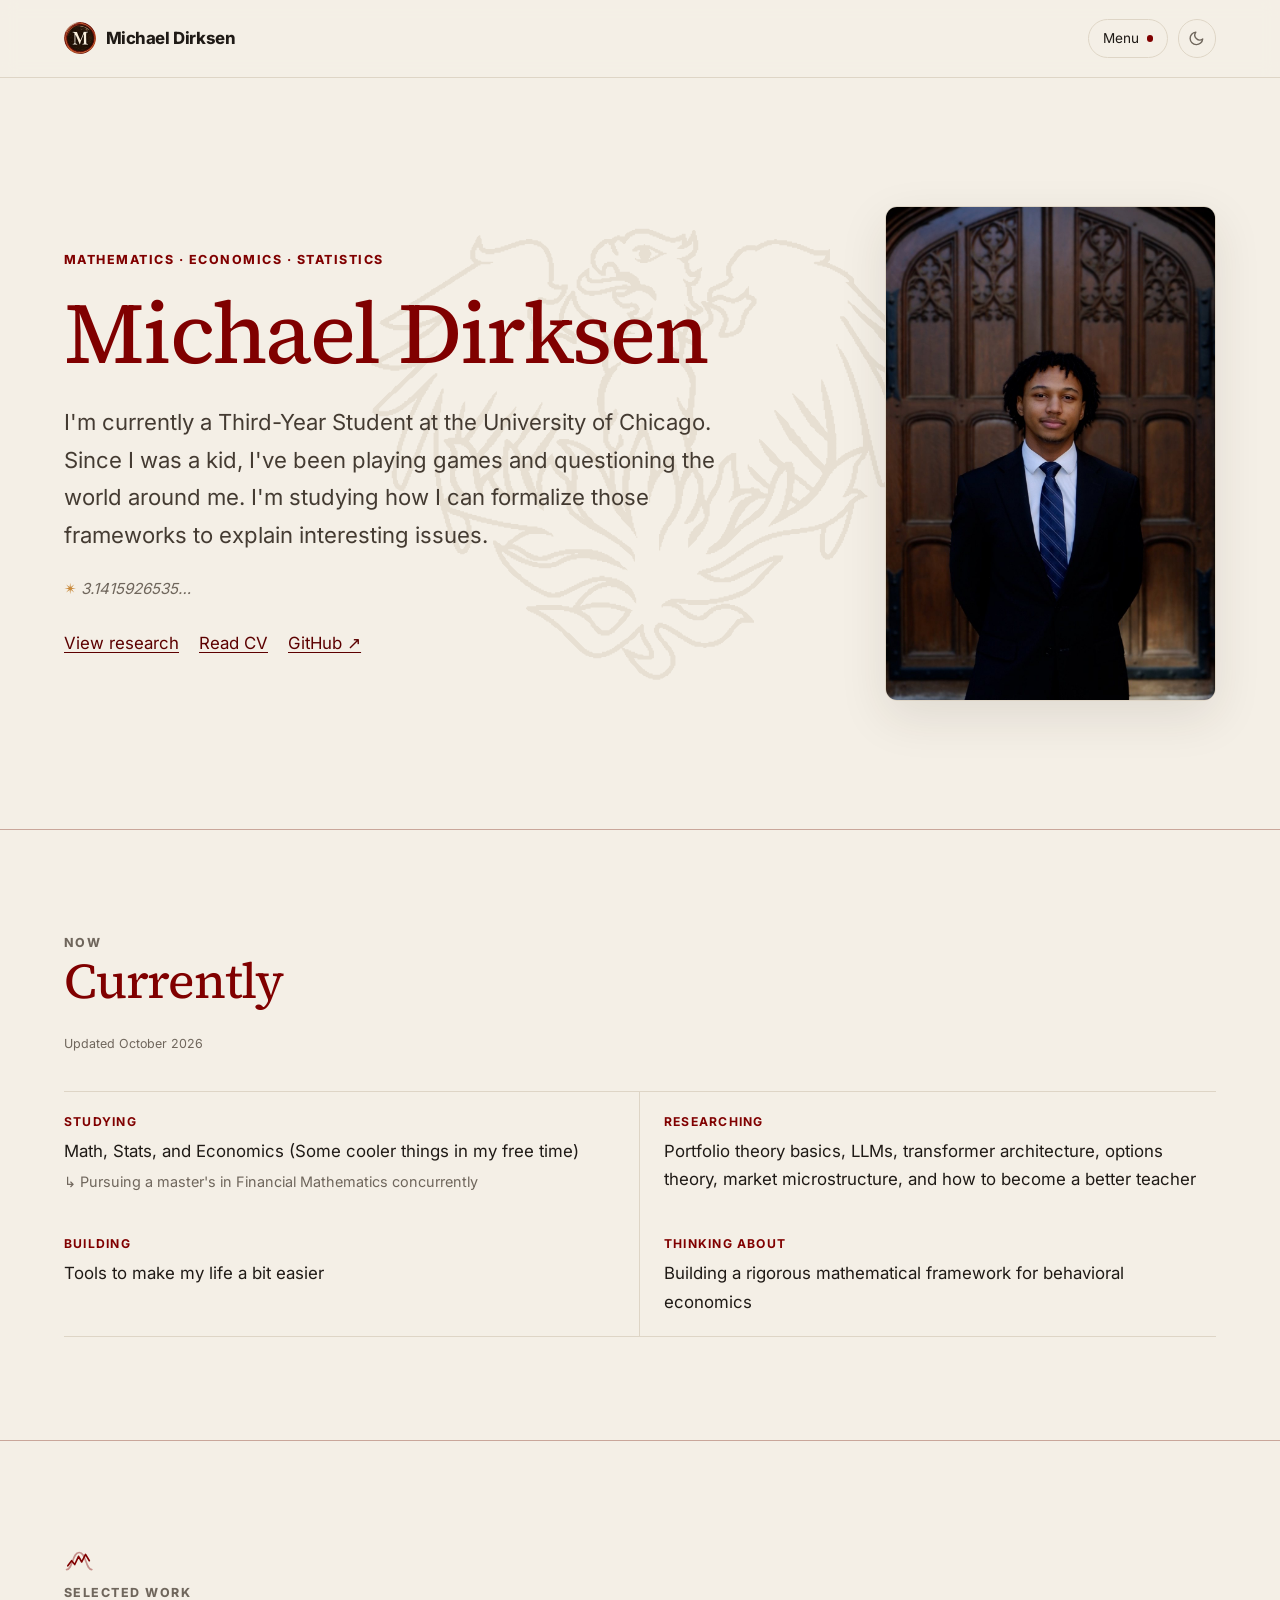
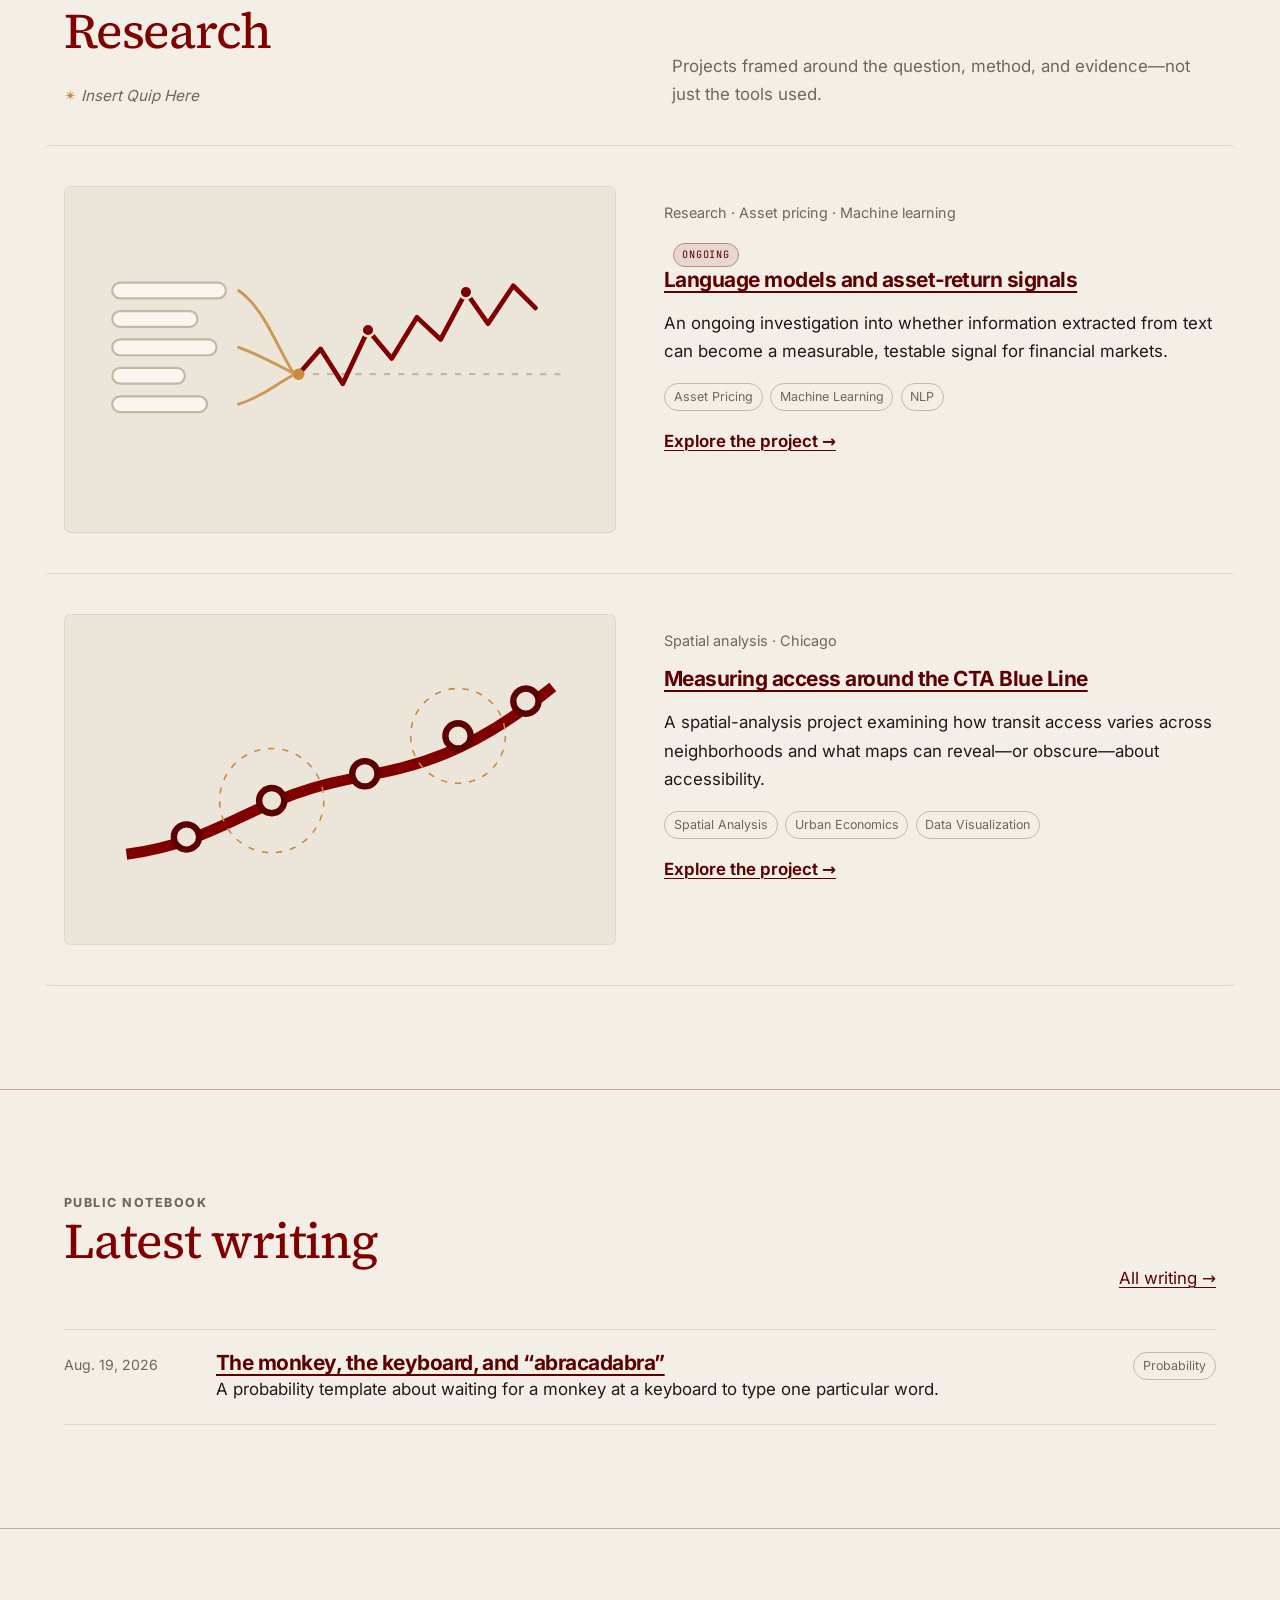
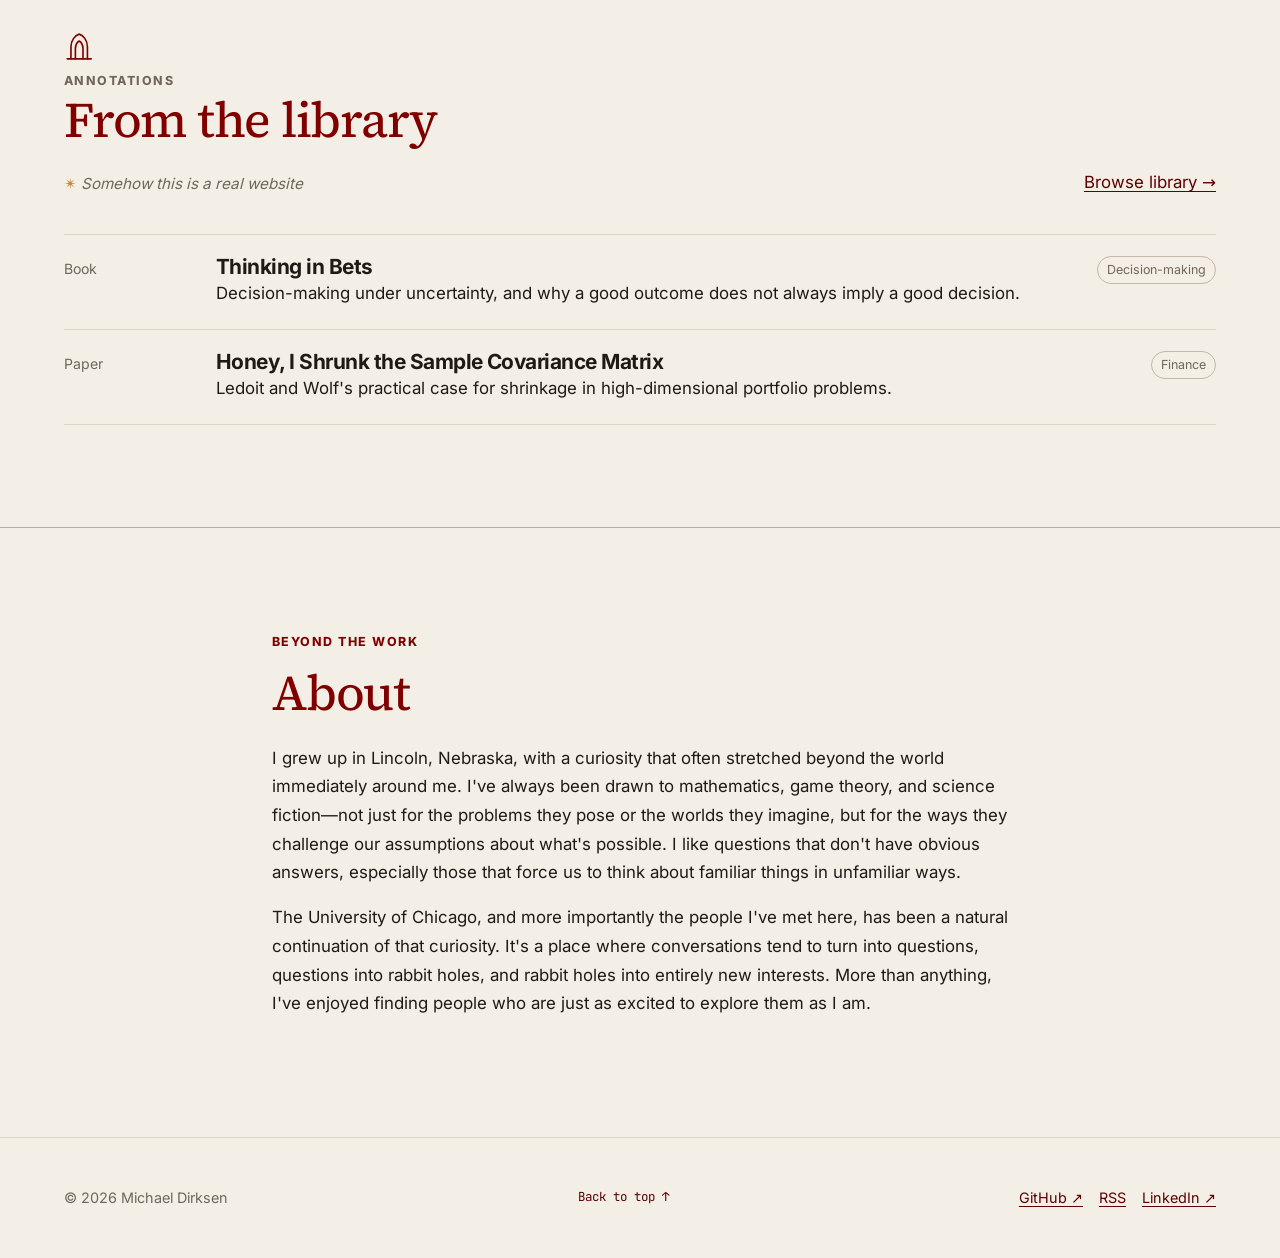
==== commit 4b09ccf5: "Slow the quip rotation and settle the Thinking about line Drops the quip under Currently, moves the " ====
--- a/index.html
+++ b/index.html
@@ -12,7 +12,7 @@
 <header class="site-header"><nav class="container nav-wrap" aria-label="Primary"><a class="wordmark" href="/"><img class="wordmark-logo" src="/assets/images/michael-dirksen-logo.png" width="32" height="32" alt="">Michael Dirksen</a><div class="nav-actions"><button class="nav-toggle" aria-expanded="false" aria-controls="nav">Menu</button><ul class="nav-list" id="nav"><li><a href="/" aria-current="page">About</a></li><li><a href="/research/">Research</a></li><li><a href="/cv/">CV</a></li><li><a href="/blog/">Blog</a></li><li><a href="/library/">Library</a></li><li><a href="/games/">Games</a></li></ul><button class="theme-toggle" type="button" data-theme-toggle aria-label="Switch to dark theme"><svg class="icon-sun" viewBox="0 0 24 24" fill="none" stroke="currentColor" stroke-width="2" stroke-linecap="round" aria-hidden="true"><circle cx="12" cy="12" r="4"/><path d="M12 2v2M12 20v2M4.9 4.9l1.4 1.4M17.7 17.7l1.4 1.4M2 12h2M20 12h2M4.9 19.1l1.4-1.4M17.7 6.3l1.4-1.4"/></svg><svg class="icon-moon" viewBox="0 0 24 24" fill="none" stroke="currentColor" stroke-width="2" stroke-linecap="round" stroke-linejoin="round" aria-hidden="true"><path d="M21 12.8A9 9 0 1 1 11.2 3a7 7 0 0 0 9.8 9.8z"/></svg></button></div></nav></header>
 <main id="content">
   <section class="container hero" id="top" data-nav="/"><svg class="hero-watermark" viewBox="0 0 480 420" aria-hidden="true"><use href="#phoenix-art"/></svg><div><p class="eyebrow">Mathematics · Economics · Statistics</p><h1>Michael Dirksen</h1><p class="lede">I'm currently a Third-Year Student at the University of Chicago. Since I was a kid, I've been playing games and questioning the world around me. I'm studying how I can formalize those frameworks to explain interesting issues.</p><p class="quip" data-quip>Oh Hello There!</p><div class="link-row"><a href="/research/">View research</a><a href="/cv/">Read CV</a><a href="https://github.com/Mike-Dirksen">GitHub</a></div></div><img class="portrait" src="/assets/images/profile-michael-dirksen.jpg" width="1066" height="1600" alt="Michael Dirksen standing in front of carved wooden doors"></section>
-  <section class="section" id="currently" data-reveal><div class="container"><div class="section-head"><div><p class="eyebrow">Now</p><h2>Currently</h2><p class="updated-note">Updated October 2026</p><p class="quip" data-quip>Currently Something Cool (Probably)</p></div></div><div class="currently"><div><strong>Studying</strong><span>Math, Stats, and Economics (Some cooler things in my free time)<small>↳ Pursuing a master's in Financial Mathematics concurrently</small></span></div><div><strong>Researching</strong><span>Portfolio theory basics, LLMs, transformer architecture, options theory, market microstructure, and how to become a better teacher</span></div><div><strong>Building</strong><span>Tools to make my life a bit easier</span></div><div><strong>Thinking about</strong><span data-thinking>Hierarchical Risk Parity as an alternative to mean-variance optimization</span></div></div></div></section>
+  <section class="section" id="currently" data-reveal><div class="container"><div class="section-head"><div><p class="eyebrow">Now</p><h2>Currently</h2><p class="updated-note">Updated October 2026</p></div></div><div class="currently"><div><strong>Studying</strong><span>Math, Stats, and Economics (Some cooler things in my free time)<small>↳ Pursuing a master's in Financial Mathematics concurrently</small></span></div><div><strong>Researching</strong><span>Portfolio theory basics, LLMs, transformer architecture, options theory, market microstructure, and how to become a better teacher</span></div><div><strong>Building</strong><span>Tools to make my life a bit easier</span></div><div><strong>Thinking about</strong><span data-thinking>Hierarchical Risk Parity as an alternative to mean-variance optimization</span></div></div></div></section>
   <section class="section" id="research" data-nav="/research/" data-reveal><div class="container"><div class="section-head"><div><svg class="section-mark" viewBox="0 0 48 48" fill="none" stroke="currentColor" stroke-width="2.6" stroke-linecap="round" stroke-linejoin="round" aria-hidden="true"><path d="M4 42C14 42 13 15 24 15s10 27 20 27" opacity=".4"/><path d="M6 36l6-8 5 6 6-13 5 9 6-12 6 10"/></svg><p class="eyebrow">Selected work</p><h2>Research</h2><p class="quip" data-quip>Proof left to reader</p></div><p>Projects framed around the question, method, and evidence—not just the tools used.</p></div><div class="research-list">
     <article class="research-card"><div class="figure-tile"><svg viewBox="0 0 320 190" role="img" aria-label="Rows of text converging into a fluctuating asset-return series"><g style="fill:var(--elevated);stroke:var(--line-strong)" stroke-width="1.4"><rect x="16" y="46" width="72" height="10" rx="5"/><rect x="16" y="64" width="54" height="10" rx="5"/><rect x="16" y="82" width="66" height="10" rx="5"/><rect x="16" y="100" width="46" height="10" rx="5"/><rect x="16" y="118" width="60" height="10" rx="5"/></g><g fill="none" style="stroke:var(--warm)" stroke-width="1.8" stroke-linecap="round" opacity=".85"><path d="M96 51C112 62 120 86 130 102"/><path d="M96 87C110 92 120 98 130 103"/><path d="M96 123C112 118 120 110 130 105"/></g><path d="M134 104H302" fill="none" style="stroke:var(--line-strong)" stroke-width="1.4" stroke-dasharray="4 5"/><path d="M134 104l14-16 14 22 16-34 15 18 16-26 15 14 16-30 14 20 16-24 14 14" fill="none" style="stroke:var(--accent)" stroke-width="3" stroke-linecap="round" stroke-linejoin="round"/><circle cx="134" cy="104" r="3.6" style="fill:var(--warm)"/><g style="fill:var(--accent);stroke:var(--surface)" stroke-width="1.6"><circle cx="178" cy="76" r="4"/><circle cx="240" cy="52" r="4"/></g></svg></div><div><p class="meta">Research · Asset pricing · Machine learning</p><span class="pill">Ongoing</span><h3><a href="/research/llm-asset-returns/">Language models and asset-return signals</a></h3><p>An ongoing investigation into whether information extracted from text can become a measurable, testable signal for financial markets.</p><ul class="tags"><li class="tag">Asset Pricing</li><li class="tag">Machine Learning</li><li class="tag">NLP</li></ul><a class="arrow-link" href="/research/llm-asset-returns/">Explore the project →</a></div></article>
     <article class="research-card"><div class="figure-tile"><svg viewBox="0 0 320 180" role="img" aria-label="Stylized transit map with stations and surrounding access rings"><path d="M25 137C78 130 99 108 143 95s82-7 152-64" fill="none" style="stroke:var(--accent)" stroke-width="7"/><g style="fill:var(--surface);stroke:var(--accent-strong)" stroke-width="4"><circle cx="63" cy="126" r="8"/><circle cx="117" cy="103" r="8"/><circle cx="176" cy="86" r="8"/><circle cx="235" cy="62" r="8"/><circle cx="278" cy="40" r="8"/></g><g fill="none" style="stroke:var(--warm)" stroke-dasharray="4 5"><circle cx="117" cy="103" r="33"/><circle cx="235" cy="62" r="30"/></g></svg></div><div><p class="meta">Spatial analysis · Chicago</p><h3><a href="/research/blue-line-accessibility/">Measuring access around the CTA Blue Line</a></h3><p>A spatial-analysis project examining how transit access varies across neighborhoods and what maps can reveal—or obscure—about accessibility.</p><ul class="tags"><li class="tag">Spatial Analysis</li><li class="tag">Urban Economics</li><li class="tag">Data Visualization</li></ul><a class="arrow-link" href="/research/blue-line-accessibility/">Explore the project →</a></div></article>
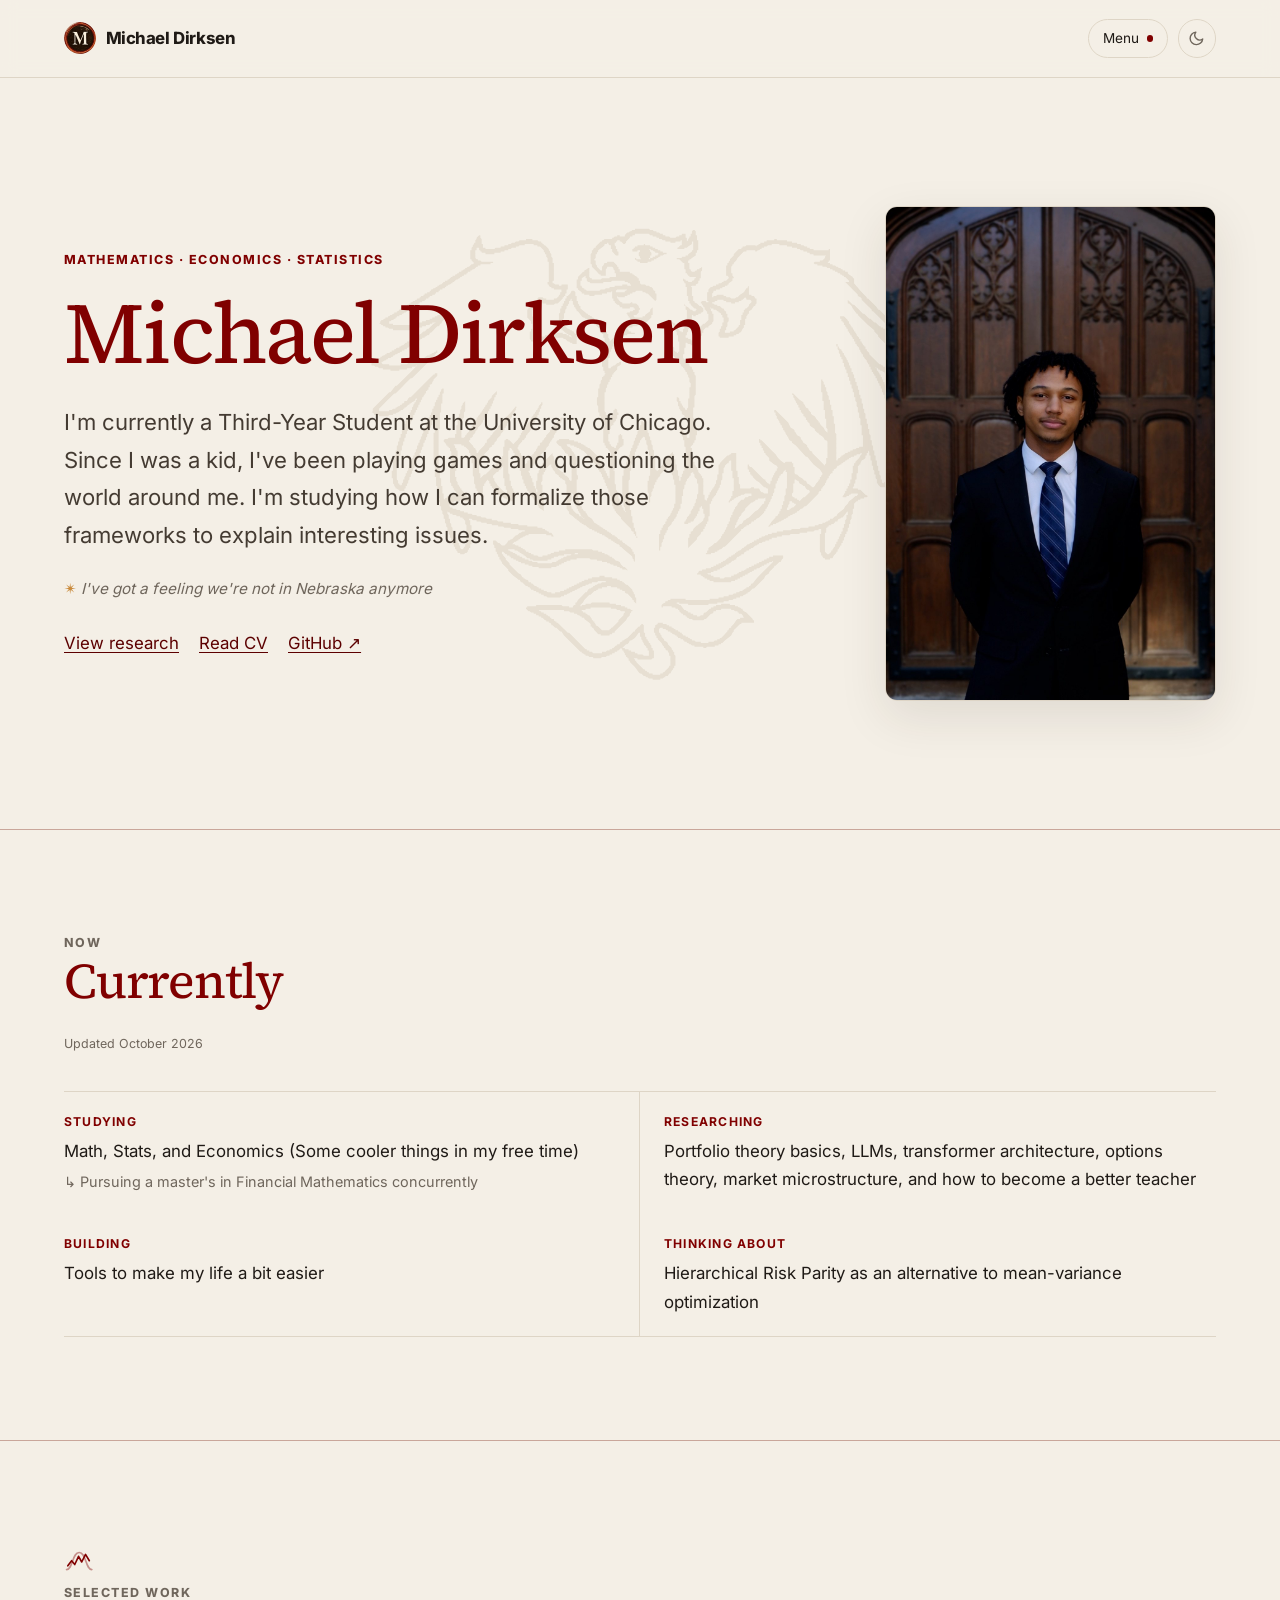
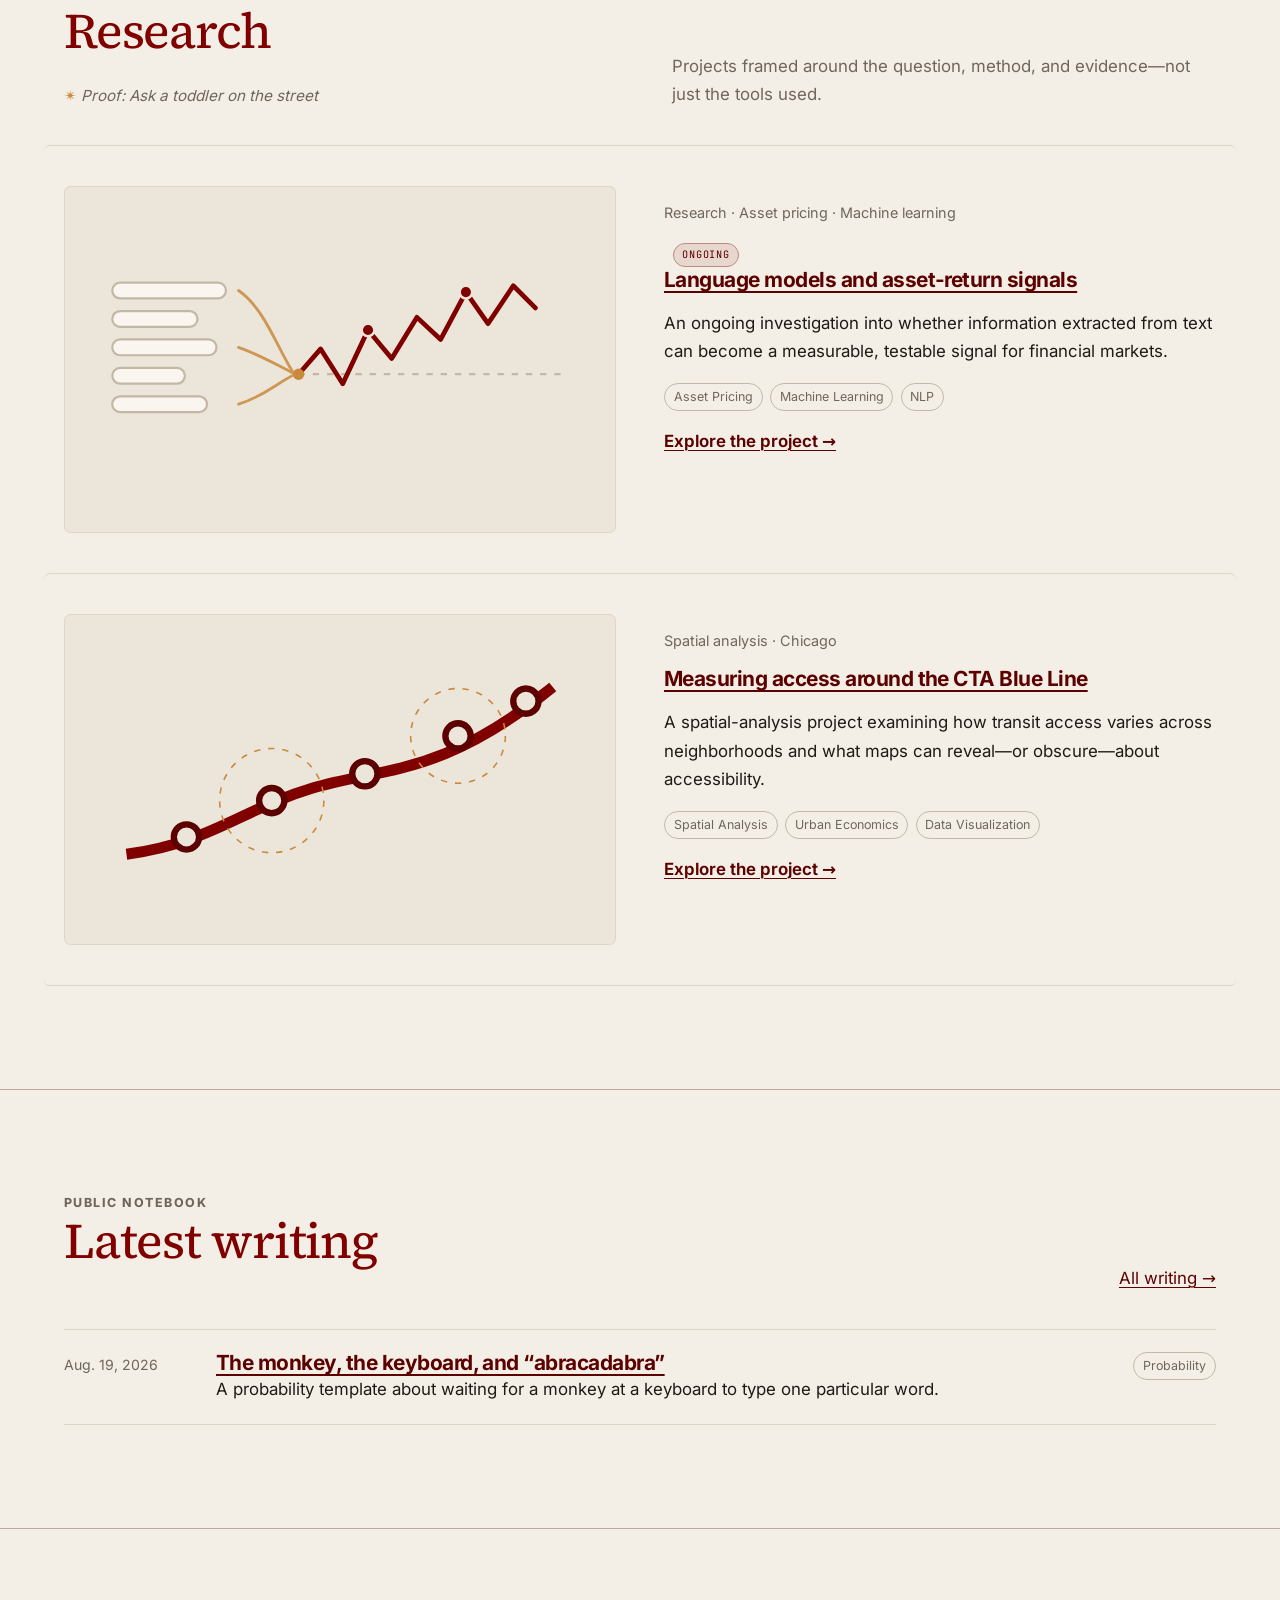
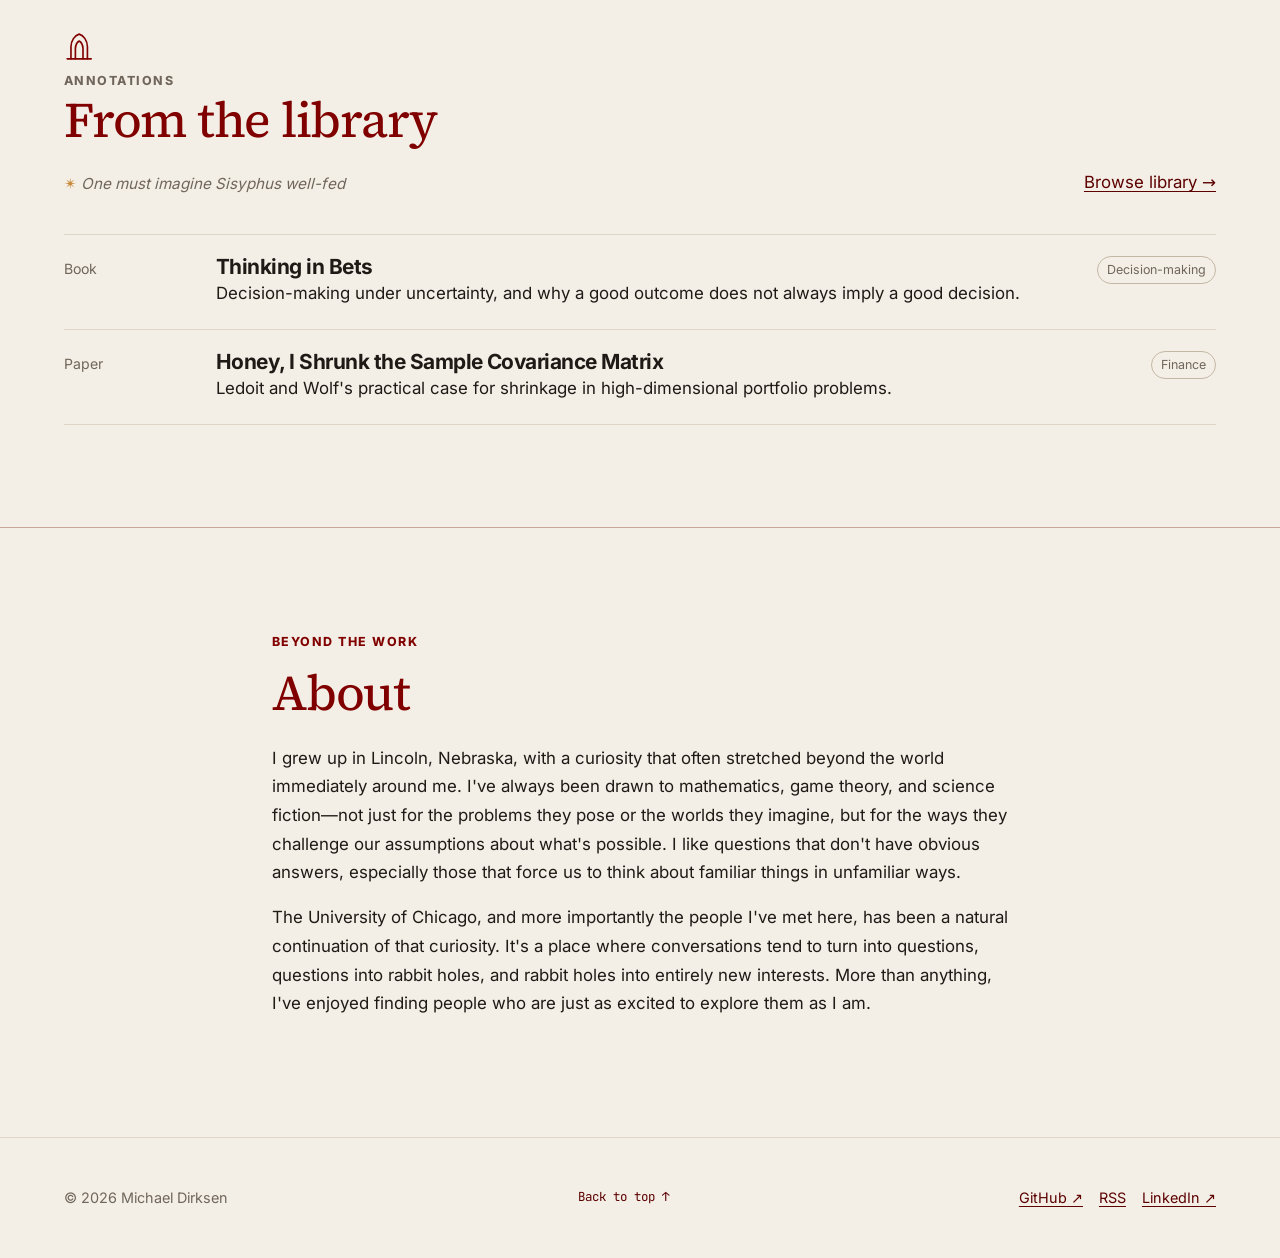
==== commit 9e4dd40e: "Split the quips by section and unify the rotation at 65s Each quip slot now draws from its own deck:" ====
--- a/index.html
+++ b/index.html
@@ -11,14 +11,14 @@
 <a class="skip-link" href="#content">Skip to content</a>
 <header class="site-header"><nav class="container nav-wrap" aria-label="Primary"><a class="wordmark" href="/"><img class="wordmark-logo" src="/assets/images/michael-dirksen-logo.png" width="32" height="32" alt="">Michael Dirksen</a><div class="nav-actions"><button class="nav-toggle" aria-expanded="false" aria-controls="nav">Menu</button><ul class="nav-list" id="nav"><li><a href="/" aria-current="page">About</a></li><li><a href="/research/">Research</a></li><li><a href="/cv/">CV</a></li><li><a href="/blog/">Blog</a></li><li><a href="/library/">Library</a></li><li><a href="/games/">Games</a></li></ul><button class="theme-toggle" type="button" data-theme-toggle aria-label="Switch to dark theme"><svg class="icon-sun" viewBox="0 0 24 24" fill="none" stroke="currentColor" stroke-width="2" stroke-linecap="round" aria-hidden="true"><circle cx="12" cy="12" r="4"/><path d="M12 2v2M12 20v2M4.9 4.9l1.4 1.4M17.7 17.7l1.4 1.4M2 12h2M20 12h2M4.9 19.1l1.4-1.4M17.7 6.3l1.4-1.4"/></svg><svg class="icon-moon" viewBox="0 0 24 24" fill="none" stroke="currentColor" stroke-width="2" stroke-linecap="round" stroke-linejoin="round" aria-hidden="true"><path d="M21 12.8A9 9 0 1 1 11.2 3a7 7 0 0 0 9.8 9.8z"/></svg></button></div></nav></header>
 <main id="content">
-  <section class="container hero" id="top" data-nav="/"><svg class="hero-watermark" viewBox="0 0 480 420" aria-hidden="true"><use href="#phoenix-art"/></svg><div><p class="eyebrow">Mathematics · Economics · Statistics</p><h1>Michael Dirksen</h1><p class="lede">I'm currently a Third-Year Student at the University of Chicago. Since I was a kid, I've been playing games and questioning the world around me. I'm studying how I can formalize those frameworks to explain interesting issues.</p><p class="quip" data-quip>Oh Hello There!</p><div class="link-row"><a href="/research/">View research</a><a href="/cv/">Read CV</a><a href="https://github.com/Mike-Dirksen">GitHub</a></div></div><img class="portrait" src="/assets/images/profile-michael-dirksen.jpg" width="1066" height="1600" alt="Michael Dirksen standing in front of carved wooden doors"></section>
+  <section class="container hero" id="top" data-nav="/"><svg class="hero-watermark" viewBox="0 0 480 420" aria-hidden="true"><use href="#phoenix-art"/></svg><div><p class="eyebrow">Mathematics · Economics · Statistics</p><h1>Michael Dirksen</h1><p class="lede">I'm currently a Third-Year Student at the University of Chicago. Since I was a kid, I've been playing games and questioning the world around me. I'm studying how I can formalize those frameworks to explain interesting issues.</p><p class="quip" data-quip="hero">Oh Hello There!</p><div class="link-row"><a href="/research/">View research</a><a href="/cv/">Read CV</a><a href="https://github.com/Mike-Dirksen">GitHub</a></div></div><img class="portrait" src="/assets/images/profile-michael-dirksen.jpg" width="1066" height="1600" alt="Michael Dirksen standing in front of carved wooden doors"></section>
   <section class="section" id="currently" data-reveal><div class="container"><div class="section-head"><div><p class="eyebrow">Now</p><h2>Currently</h2><p class="updated-note">Updated October 2026</p></div></div><div class="currently"><div><strong>Studying</strong><span>Math, Stats, and Economics (Some cooler things in my free time)<small>↳ Pursuing a master's in Financial Mathematics concurrently</small></span></div><div><strong>Researching</strong><span>Portfolio theory basics, LLMs, transformer architecture, options theory, market microstructure, and how to become a better teacher</span></div><div><strong>Building</strong><span>Tools to make my life a bit easier</span></div><div><strong>Thinking about</strong><span data-thinking>Hierarchical Risk Parity as an alternative to mean-variance optimization</span></div></div></div></section>
-  <section class="section" id="research" data-nav="/research/" data-reveal><div class="container"><div class="section-head"><div><svg class="section-mark" viewBox="0 0 48 48" fill="none" stroke="currentColor" stroke-width="2.6" stroke-linecap="round" stroke-linejoin="round" aria-hidden="true"><path d="M4 42C14 42 13 15 24 15s10 27 20 27" opacity=".4"/><path d="M6 36l6-8 5 6 6-13 5 9 6-12 6 10"/></svg><p class="eyebrow">Selected work</p><h2>Research</h2><p class="quip" data-quip>Proof left to reader</p></div><p>Projects framed around the question, method, and evidence—not just the tools used.</p></div><div class="research-list">
+  <section class="section" id="research" data-nav="/research/" data-reveal><div class="container"><div class="section-head"><div><svg class="section-mark" viewBox="0 0 48 48" fill="none" stroke="currentColor" stroke-width="2.6" stroke-linecap="round" stroke-linejoin="round" aria-hidden="true"><path d="M4 42C14 42 13 15 24 15s10 27 20 27" opacity=".4"/><path d="M6 36l6-8 5 6 6-13 5 9 6-12 6 10"/></svg><p class="eyebrow">Selected work</p><h2>Research</h2><p class="quip" data-quip="research">Proof left to reader</p></div><p>Projects framed around the question, method, and evidence—not just the tools used.</p></div><div class="research-list">
     <article class="research-card"><div class="figure-tile"><svg viewBox="0 0 320 190" role="img" aria-label="Rows of text converging into a fluctuating asset-return series"><g style="fill:var(--elevated);stroke:var(--line-strong)" stroke-width="1.4"><rect x="16" y="46" width="72" height="10" rx="5"/><rect x="16" y="64" width="54" height="10" rx="5"/><rect x="16" y="82" width="66" height="10" rx="5"/><rect x="16" y="100" width="46" height="10" rx="5"/><rect x="16" y="118" width="60" height="10" rx="5"/></g><g fill="none" style="stroke:var(--warm)" stroke-width="1.8" stroke-linecap="round" opacity=".85"><path d="M96 51C112 62 120 86 130 102"/><path d="M96 87C110 92 120 98 130 103"/><path d="M96 123C112 118 120 110 130 105"/></g><path d="M134 104H302" fill="none" style="stroke:var(--line-strong)" stroke-width="1.4" stroke-dasharray="4 5"/><path d="M134 104l14-16 14 22 16-34 15 18 16-26 15 14 16-30 14 20 16-24 14 14" fill="none" style="stroke:var(--accent)" stroke-width="3" stroke-linecap="round" stroke-linejoin="round"/><circle cx="134" cy="104" r="3.6" style="fill:var(--warm)"/><g style="fill:var(--accent);stroke:var(--surface)" stroke-width="1.6"><circle cx="178" cy="76" r="4"/><circle cx="240" cy="52" r="4"/></g></svg></div><div><p class="meta">Research · Asset pricing · Machine learning</p><span class="pill">Ongoing</span><h3><a href="/research/llm-asset-returns/">Language models and asset-return signals</a></h3><p>An ongoing investigation into whether information extracted from text can become a measurable, testable signal for financial markets.</p><ul class="tags"><li class="tag">Asset Pricing</li><li class="tag">Machine Learning</li><li class="tag">NLP</li></ul><a class="arrow-link" href="/research/llm-asset-returns/">Explore the project →</a></div></article>
     <article class="research-card"><div class="figure-tile"><svg viewBox="0 0 320 180" role="img" aria-label="Stylized transit map with stations and surrounding access rings"><path d="M25 137C78 130 99 108 143 95s82-7 152-64" fill="none" style="stroke:var(--accent)" stroke-width="7"/><g style="fill:var(--surface);stroke:var(--accent-strong)" stroke-width="4"><circle cx="63" cy="126" r="8"/><circle cx="117" cy="103" r="8"/><circle cx="176" cy="86" r="8"/><circle cx="235" cy="62" r="8"/><circle cx="278" cy="40" r="8"/></g><g fill="none" style="stroke:var(--warm)" stroke-dasharray="4 5"><circle cx="117" cy="103" r="33"/><circle cx="235" cy="62" r="30"/></g></svg></div><div><p class="meta">Spatial analysis · Chicago</p><h3><a href="/research/blue-line-accessibility/">Measuring access around the CTA Blue Line</a></h3><p>A spatial-analysis project examining how transit access varies across neighborhoods and what maps can reveal—or obscure—about accessibility.</p><ul class="tags"><li class="tag">Spatial Analysis</li><li class="tag">Urban Economics</li><li class="tag">Data Visualization</li></ul><a class="arrow-link" href="/research/blue-line-accessibility/">Explore the project →</a></div></article>
   </div></div></section>
   <section class="section" id="writing" data-nav="/blog/" data-reveal><div class="container"><div class="section-head"><div><p class="eyebrow">Public notebook</p><h2>Latest writing</h2></div><a href="/blog/">All writing →</a></div><div class="editorial-list"><article class="editorial-row"><time datetime="2026-08-19">Aug. 19, 2026</time><div><h3><a href="/blog/monkey-keyboard-abracadabra/">The monkey, the keyboard, and “abracadabra”</a></h3><p>A probability template about waiting for a monkey at a keyboard to type one particular word.</p></div><span class="tag">Probability</span></article></div></div></section>
-  <section class="section" id="library" data-nav="/library/" data-reveal><div class="container"><div class="section-head"><div><svg class="section-mark" viewBox="0 0 48 48" fill="none" stroke="currentColor" stroke-width="2.6" stroke-linecap="round" stroke-linejoin="round" aria-hidden="true"><path d="M11 44V25c0-10 6-18 13-20 7 2 13 10 13 20v19"/><path d="M18 44V28c0-6 3-11 6-12 3 1 6 6 6 12v16"/><path d="M5 44h38"/></svg><p class="eyebrow">Annotations</p><h2>From the library</h2><p class="quip" data-quip>Markets can remain irrational longer than I can remain hungry</p></div><a href="/library/">Browse library →</a></div><div class="editorial-list"><div class="editorial-row"><span class="kind">Book</span><div><h3>Thinking in Bets</h3><p>Decision-making under uncertainty, and why a good outcome does not always imply a good decision.</p></div><span class="tag">Decision-making</span></div><div class="editorial-row"><span class="kind">Paper</span><div><h3>Honey, I Shrunk the Sample Covariance Matrix</h3><p>Ledoit and Wolf's practical case for shrinkage in high-dimensional portfolio problems.</p></div><span class="tag">Finance</span></div></div></div></section>
+  <section class="section" id="library" data-nav="/library/" data-reveal><div class="container"><div class="section-head"><div><svg class="section-mark" viewBox="0 0 48 48" fill="none" stroke="currentColor" stroke-width="2.6" stroke-linecap="round" stroke-linejoin="round" aria-hidden="true"><path d="M11 44V25c0-10 6-18 13-20 7 2 13 10 13 20v19"/><path d="M18 44V28c0-6 3-11 6-12 3 1 6 6 6 12v16"/><path d="M5 44h38"/></svg><p class="eyebrow">Annotations</p><h2>From the library</h2><p class="quip" data-quip="library">We're gonna need a bigger boat</p></div><a href="/library/">Browse library →</a></div><div class="editorial-list"><div class="editorial-row"><span class="kind">Book</span><div><h3>Thinking in Bets</h3><p>Decision-making under uncertainty, and why a good outcome does not always imply a good decision.</p></div><span class="tag">Decision-making</span></div><div class="editorial-row"><span class="kind">Paper</span><div><h3>Honey, I Shrunk the Sample Covariance Matrix</h3><p>Ledoit and Wolf's practical case for shrinkage in high-dimensional portfolio problems.</p></div><span class="tag">Finance</span></div></div></div></section>
   <section class="section" id="about" data-reveal><div class="container reading"><p class="eyebrow">Beyond the work</p><h2>About</h2><p>I grew up in Lincoln, Nebraska, with a curiosity that often stretched beyond the world immediately around me. I've always been drawn to mathematics, game theory, and science fiction—not just for the problems they pose or the worlds they imagine, but for the ways they challenge our assumptions about what's possible. I like questions that don't have obvious answers, especially those that force us to think about familiar things in unfamiliar ways.</p><p>The University of Chicago, and more importantly the people I've met here, has been a natural continuation of that curiosity. It's a place where conversations tend to turn into questions, questions into rabbit holes, and rabbit holes into entirely new interests. More than anything, I've enjoyed finding people who are just as excited to explore them as I am.</p></div></section>
 </main>
 <footer class="site-footer"><div class="container footer-wrap"><span>© 2026 Michael Dirksen</span><a class="back-to-top" href="#content">Back to top ↑</a><div class="footer-links"><a href="https://github.com/Mike-Dirksen">GitHub</a><a href="/rss.xml">RSS</a><a href="https://www.linkedin.com/in/mike-dirksen/">LinkedIn</a></div></div></footer><script src="/assets/js/site.js" defer></script>
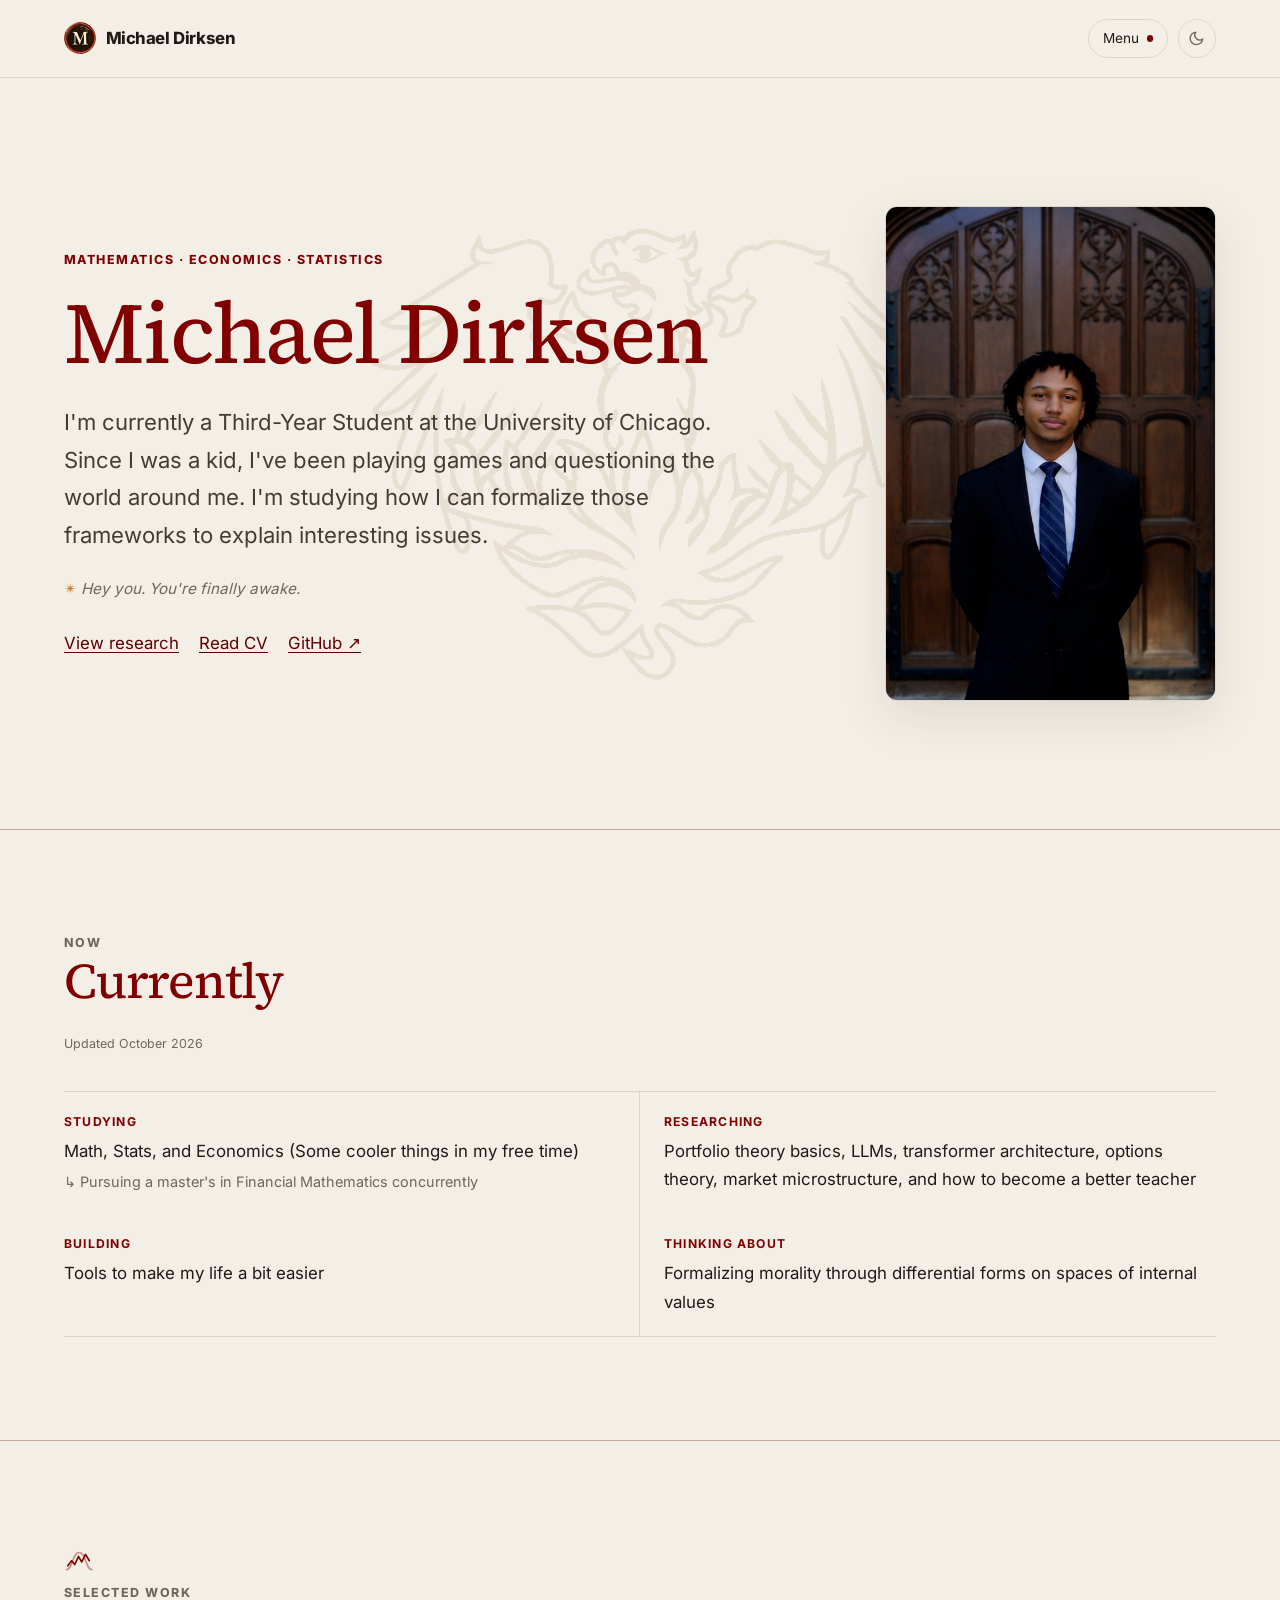
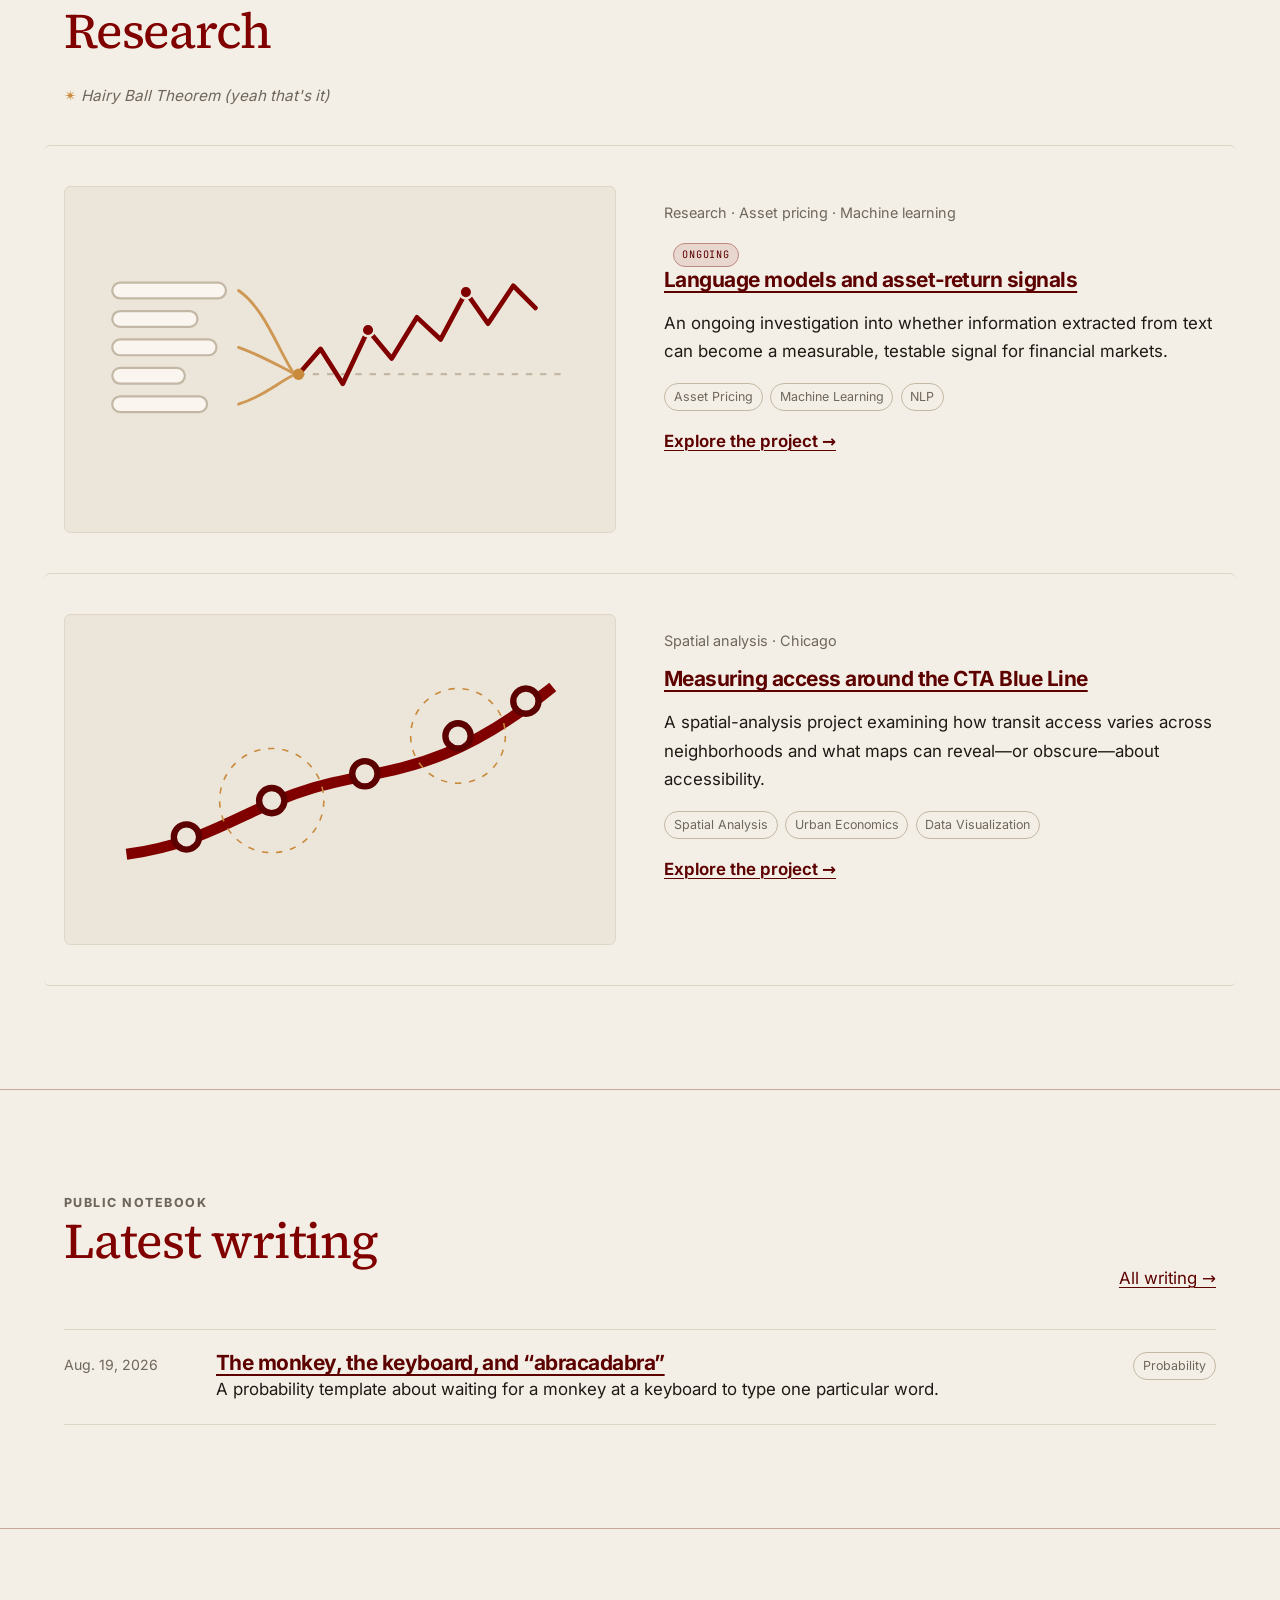
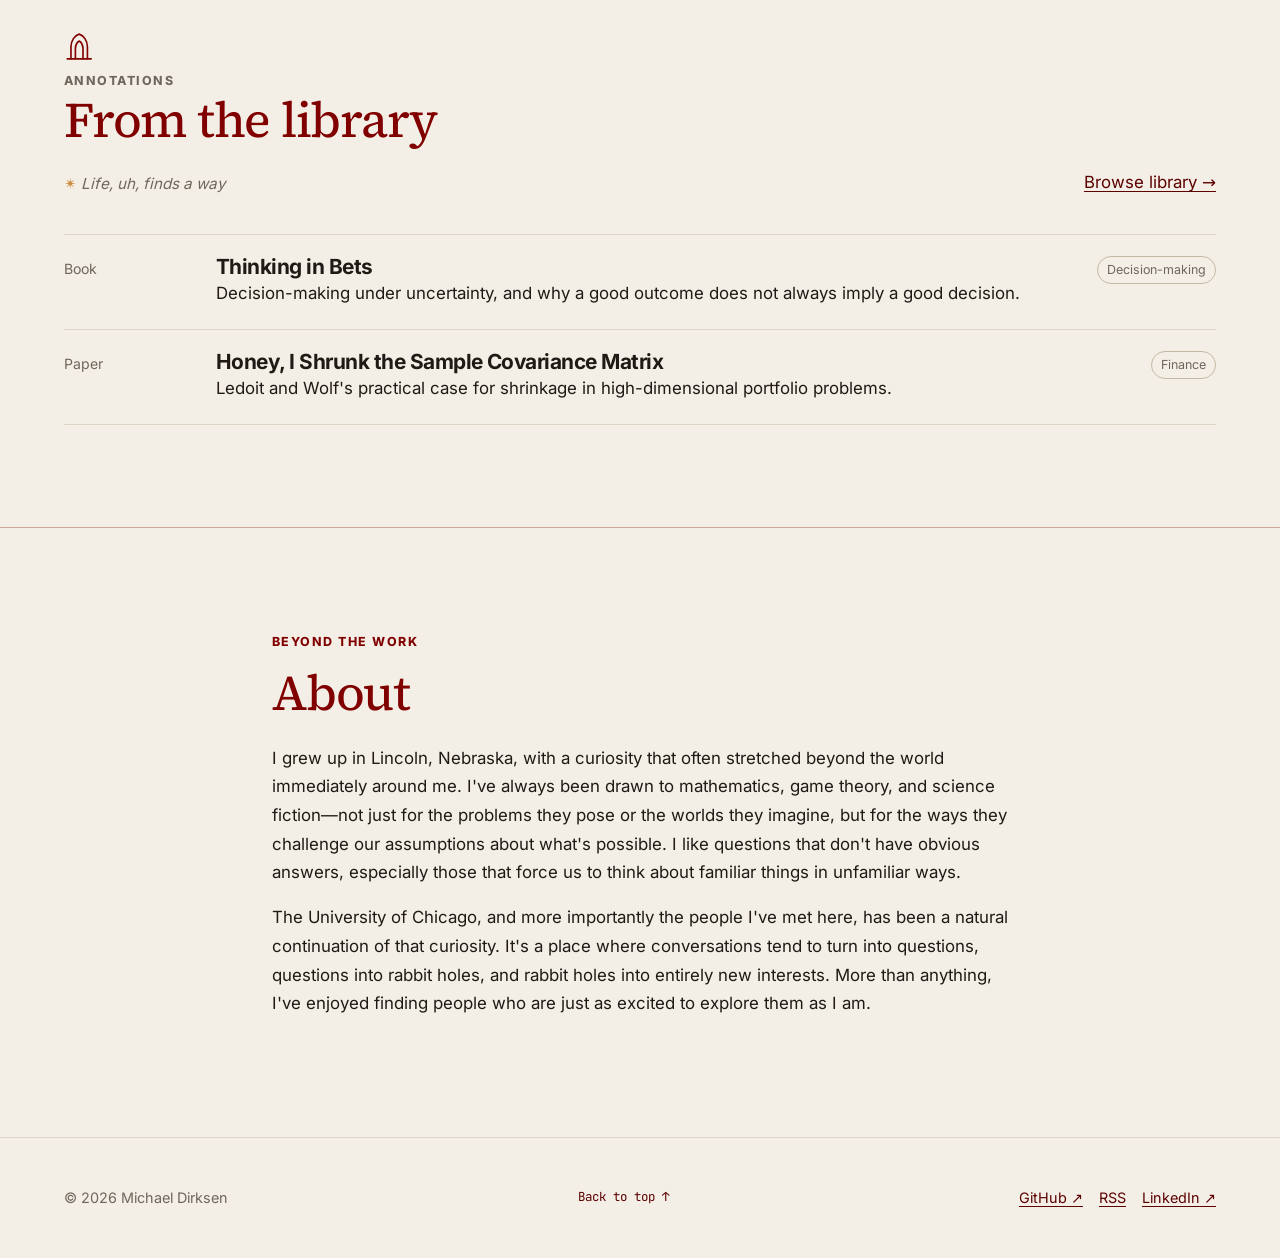
==== commit 683073f8: "Drop the Research section blurb Co-Authored-By: Claude Opus 5 (1M context) <noreply@anthropic.com>" ====
--- a/index.html
+++ b/index.html
@@ -13,7 +13,7 @@
 <main id="content">
   <section class="container hero" id="top" data-nav="/"><svg class="hero-watermark" viewBox="0 0 480 420" aria-hidden="true"><use href="#phoenix-art"/></svg><div><p class="eyebrow">Mathematics · Economics · Statistics</p><h1>Michael Dirksen</h1><p class="lede">I'm currently a Third-Year Student at the University of Chicago. Since I was a kid, I've been playing games and questioning the world around me. I'm studying how I can formalize those frameworks to explain interesting issues.</p><p class="quip" data-quip="hero">Oh Hello There!</p><div class="link-row"><a href="/research/">View research</a><a href="/cv/">Read CV</a><a href="https://github.com/Mike-Dirksen">GitHub</a></div></div><img class="portrait" src="/assets/images/profile-michael-dirksen.jpg" width="1066" height="1600" alt="Michael Dirksen standing in front of carved wooden doors"></section>
   <section class="section" id="currently" data-reveal><div class="container"><div class="section-head"><div><p class="eyebrow">Now</p><h2>Currently</h2><p class="updated-note">Updated October 2026</p></div></div><div class="currently"><div><strong>Studying</strong><span>Math, Stats, and Economics (Some cooler things in my free time)<small>↳ Pursuing a master's in Financial Mathematics concurrently</small></span></div><div><strong>Researching</strong><span>Portfolio theory basics, LLMs, transformer architecture, options theory, market microstructure, and how to become a better teacher</span></div><div><strong>Building</strong><span>Tools to make my life a bit easier</span></div><div><strong>Thinking about</strong><span data-thinking>Hierarchical Risk Parity as an alternative to mean-variance optimization</span></div></div></div></section>
-  <section class="section" id="research" data-nav="/research/" data-reveal><div class="container"><div class="section-head"><div><svg class="section-mark" viewBox="0 0 48 48" fill="none" stroke="currentColor" stroke-width="2.6" stroke-linecap="round" stroke-linejoin="round" aria-hidden="true"><path d="M4 42C14 42 13 15 24 15s10 27 20 27" opacity=".4"/><path d="M6 36l6-8 5 6 6-13 5 9 6-12 6 10"/></svg><p class="eyebrow">Selected work</p><h2>Research</h2><p class="quip" data-quip="research">Proof left to reader</p></div><p>Projects framed around the question, method, and evidence—not just the tools used.</p></div><div class="research-list">
+  <section class="section" id="research" data-nav="/research/" data-reveal><div class="container"><div class="section-head"><div><svg class="section-mark" viewBox="0 0 48 48" fill="none" stroke="currentColor" stroke-width="2.6" stroke-linecap="round" stroke-linejoin="round" aria-hidden="true"><path d="M4 42C14 42 13 15 24 15s10 27 20 27" opacity=".4"/><path d="M6 36l6-8 5 6 6-13 5 9 6-12 6 10"/></svg><p class="eyebrow">Selected work</p><h2>Research</h2><p class="quip" data-quip="research">Proof left to reader</p></div></div><div class="research-list">
     <article class="research-card"><div class="figure-tile"><svg viewBox="0 0 320 190" role="img" aria-label="Rows of text converging into a fluctuating asset-return series"><g style="fill:var(--elevated);stroke:var(--line-strong)" stroke-width="1.4"><rect x="16" y="46" width="72" height="10" rx="5"/><rect x="16" y="64" width="54" height="10" rx="5"/><rect x="16" y="82" width="66" height="10" rx="5"/><rect x="16" y="100" width="46" height="10" rx="5"/><rect x="16" y="118" width="60" height="10" rx="5"/></g><g fill="none" style="stroke:var(--warm)" stroke-width="1.8" stroke-linecap="round" opacity=".85"><path d="M96 51C112 62 120 86 130 102"/><path d="M96 87C110 92 120 98 130 103"/><path d="M96 123C112 118 120 110 130 105"/></g><path d="M134 104H302" fill="none" style="stroke:var(--line-strong)" stroke-width="1.4" stroke-dasharray="4 5"/><path d="M134 104l14-16 14 22 16-34 15 18 16-26 15 14 16-30 14 20 16-24 14 14" fill="none" style="stroke:var(--accent)" stroke-width="3" stroke-linecap="round" stroke-linejoin="round"/><circle cx="134" cy="104" r="3.6" style="fill:var(--warm)"/><g style="fill:var(--accent);stroke:var(--surface)" stroke-width="1.6"><circle cx="178" cy="76" r="4"/><circle cx="240" cy="52" r="4"/></g></svg></div><div><p class="meta">Research · Asset pricing · Machine learning</p><span class="pill">Ongoing</span><h3><a href="/research/llm-asset-returns/">Language models and asset-return signals</a></h3><p>An ongoing investigation into whether information extracted from text can become a measurable, testable signal for financial markets.</p><ul class="tags"><li class="tag">Asset Pricing</li><li class="tag">Machine Learning</li><li class="tag">NLP</li></ul><a class="arrow-link" href="/research/llm-asset-returns/">Explore the project →</a></div></article>
     <article class="research-card"><div class="figure-tile"><svg viewBox="0 0 320 180" role="img" aria-label="Stylized transit map with stations and surrounding access rings"><path d="M25 137C78 130 99 108 143 95s82-7 152-64" fill="none" style="stroke:var(--accent)" stroke-width="7"/><g style="fill:var(--surface);stroke:var(--accent-strong)" stroke-width="4"><circle cx="63" cy="126" r="8"/><circle cx="117" cy="103" r="8"/><circle cx="176" cy="86" r="8"/><circle cx="235" cy="62" r="8"/><circle cx="278" cy="40" r="8"/></g><g fill="none" style="stroke:var(--warm)" stroke-dasharray="4 5"><circle cx="117" cy="103" r="33"/><circle cx="235" cy="62" r="30"/></g></svg></div><div><p class="meta">Spatial analysis · Chicago</p><h3><a href="/research/blue-line-accessibility/">Measuring access around the CTA Blue Line</a></h3><p>A spatial-analysis project examining how transit access varies across neighborhoods and what maps can reveal—or obscure—about accessibility.</p><ul class="tags"><li class="tag">Spatial Analysis</li><li class="tag">Urban Economics</li><li class="tag">Data Visualization</li></ul><a class="arrow-link" href="/research/blue-line-accessibility/">Explore the project →</a></div></article>
   </div></div></section>
